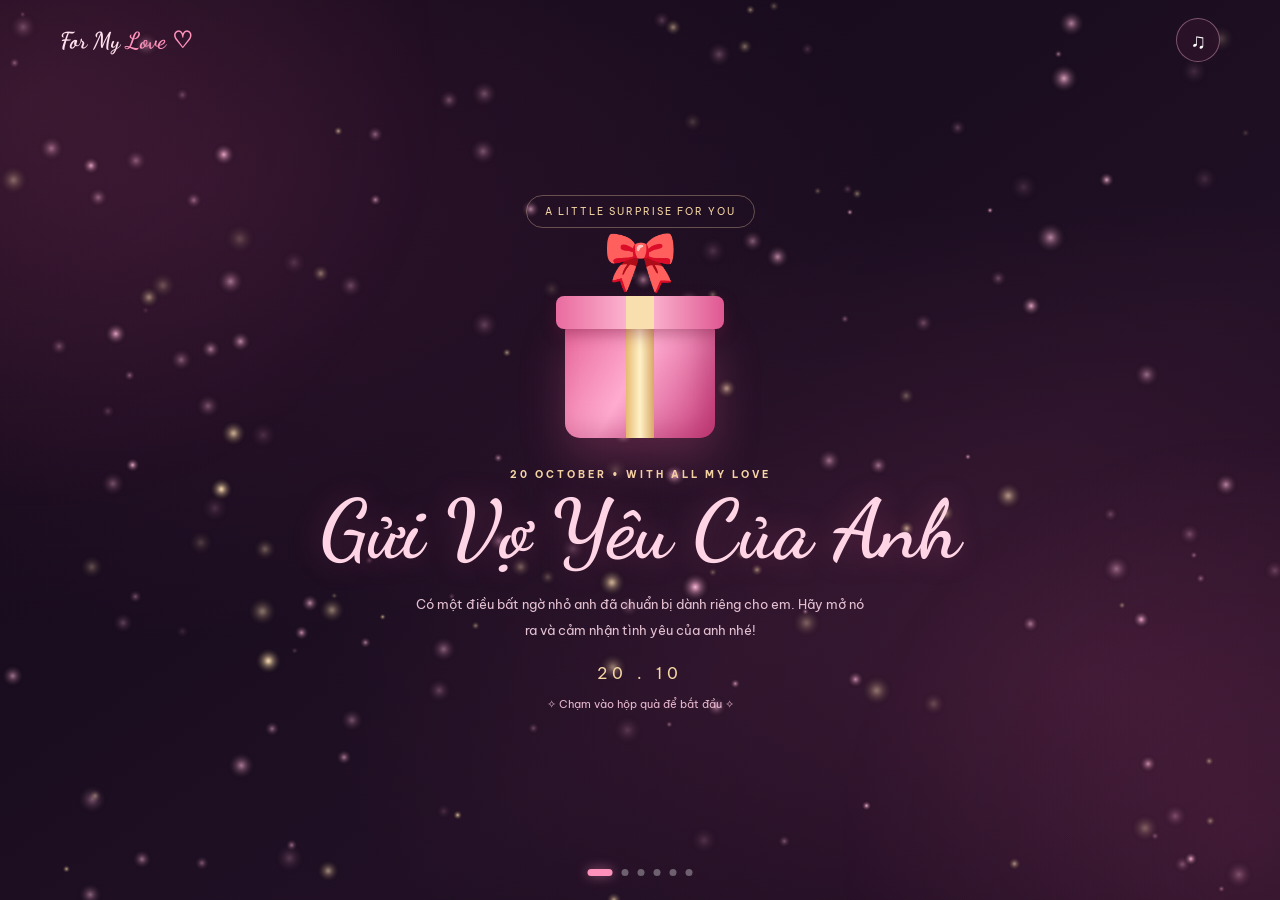
==== index.html @ e210e1ed "Update index.html" ====
<!DOCTYPE html>
<html lang="vi">
<head>
<meta charset="UTF-8">
<meta name="viewport" content="width=device-width,initial-scale=1,viewport-fit=cover">
<meta name="theme-color" content="#100817">
<title>Gửi Vợ Yêu ❤️ | 20/10</title>
<link rel="preconnect" href="https://fonts.googleapis.com">
<link rel="preconnect" href="https://fonts.gstatic.com" crossorigin>
<link href="https://fonts.googleapis.com/css2?family=Be+Vietnam+Pro:wght@400;500;600;700&family=Dancing+Script:wght@500;600;700&display=swap" rel="stylesheet">
<style>
:root{
    --bg:#100817;
    --pink:#ff91bb;
    --rose:#e85c96;
    --gold:#f5d6a4;
    --cream:#fff3e8;
    --text:#ffeaf2;
    --muted:#e5c2d2;
    --ease:cubic-bezier(.22,1,.36,1);
}
*{margin:0;padding:0;box-sizing:border-box}
html,body{
    width:100%;
    height:100%;
    overflow:hidden;
    background:var(--bg);
}
body{
    color:var(--text);
    font-family:"Be Vietnam Pro",sans-serif;
    -webkit-tap-highlight-color:transparent;
}
button{
    font:inherit;
    cursor:pointer;
    -webkit-tap-highlight-color:transparent;
}
button:focus-visible{
    outline:2px solid var(--gold);
    outline-offset:4px;
}
canvas{
    position:fixed;
    inset:0;
    width:100%;
    height:100%;
    pointer-events:none;
}
#stars{z-index:1}
#particles{z-index:30}
.background{
    position:fixed;
    inset:0;
    z-index:0;
    pointer-events:none;
    background:
        radial-gradient(ellipse at 15% 20%,#6c285244,transparent 45%),
        radial-gradient(ellipse at 85% 75%,#8c366044,transparent 50%),
        linear-gradient(145deg,#100817,#211025 65%,#14091c);
}
.aurora{
    position:absolute;
    width:65vmax;
    height:65vmax;
    border-radius:50%;
    background:radial-gradient(circle,#e85c9620,transparent 70%);
    animation:auroraMove 20s ease-in-out infinite alternate;
}
.aurora.one{left:-30%;top:-35%}
.aurora.two{
    right:-30%;
    bottom:-40%;
    animation-delay:-10s;
}
@keyframes auroraMove{
    to{transform:translate3d(12%,10%,0) scale(1.12)}
}
.topbar{
    position:fixed;
    z-index:50;
    top:0;
    left:0;
    right:0;
    display:flex;
    justify-content:space-between;
    align-items:center;
    padding:18px clamp(18px,5vw,60px);
    pointer-events:none;
}
.brand{
    font:700 23px "Dancing Script",cursive;
    color:#ffe0ec;
}
.brand span{color:var(--pink)}
.music-btn{
    width:44px;
    height:44px;
    border-radius:50%;
    border:1px solid #ffb9d566;
    background:#2b1228e8;
    color:white;
    font-size:21px;
    pointer-events:auto;
}
.music-btn.playing{
    box-shadow:0 0 22px #ff8db866;
    animation:musicPulse 2s infinite;
}
@keyframes musicPulse{
    50%{box-shadow:0 0 35px #ff8db899}
}
.scene{
    position:fixed;
    inset:0;
    z-index:3;
    display:flex;
    align-items:center;
    justify-content:center;
    padding:76px 20px 70px;
    text-align:center;
    opacity:0;
    visibility:hidden;
    pointer-events:none;
    transform:translate3d(0,24px,0) scale(.985);
    transition:
        opacity .7s ease,
        transform .9s var(--ease),
        visibility .7s;
}
.scene.active{
    opacity:1;
    visibility:visible;
    pointer-events:auto;
    transform:translate3d(0,0,0) scale(1);
}
.scene-inner{
    width:100%;
    max-width:1050px;
    margin:auto;
}
.eyebrow{
    color:var(--gold);
    font-size:10px;
    font-weight:700;
    letter-spacing:3px;
    text-transform:uppercase;
}
.heading{
    font:700 clamp(43px,7vw,82px)/1.2 "Dancing Script",cursive;
    color:#ffd5e6;
    text-shadow:0 0 30px #e85c9644;
}
.subtitle{
    max-width:590px;
    margin:14px auto 0;
    color:var(--muted);
    font-size:clamp(12px,2.5vw,15px);
    line-height:2;
}
.btn{
    position:relative;
    display:inline-flex;
    align-items:center;
    justify-content:center;
    min-height:48px;
    padding:13px 26px;
    border:1px solid #ffcfdfaa;
    border-radius:100px;
    background:linear-gradient(135deg,#ff9ec6,#df558f);
    color:white;
    font-size:13px;
    font-weight:700;
    box-shadow:0 10px 28px #e85c9644;
    transition:transform .25s,box-shadow .25s;
}
.btn:active{transform:scale(.96)}
.btn:hover{box-shadow:0 14px 35px #e85c9677}
.actions{
    display:flex;
    justify-content:center;
    gap:12px;
    flex-wrap:wrap;
    margin-top:25px;
}
.progress{
    position:fixed;
    z-index:49;
    bottom:24px;
    left:50%;
    transform:translateX(-50%);
    display:flex;
    align-items:center;
    gap:9px;
}
.progress button{
    width:7px;
    height:7px;
    border:0;
    border-radius:20px;
    background:#ffffff55;
    transition:width .35s,background .35s;
}
.progress button.active{
    width:25px;
    background:var(--pink);
    box-shadow:0 0 12px #ff91bb88;
}
.floating-petal{
    position:fixed;
    z-index:4;
    top:-45px;
    pointer-events:none;
    color:#ffb5d0;
    animation:petalFall linear forwards;
}
@keyframes petalFall{
    0%{opacity:0;transform:translate3d(0,-30px,0) rotate(0)}
    12%{opacity:.7}
    85%{opacity:.7}
    100%{
        opacity:0;
        transform:translate3d(var(--drift),110vh,0) rotate(480deg);
    }
}
@keyframes float{
    0%,100%{transform:translate3d(0,0,0)}
    50%{transform:translate3d(0,-12px,0)}
}
@keyframes breathe{
    0%,100%{transform:scale(1)}
    50%{transform:scale(1.045)}
}

/* CẢNH 1 - HỘP QUÀ */
.intro-badge{
    display:inline-block;
    padding:9px 18px;
    border:1px solid #f5d6a455;
    border-radius:40px;
    color:var(--gold);
    font-size:10px;
    letter-spacing:2px;
    margin-bottom:20px;
}
.gift{
    position:relative;
    display:block;
    width:190px;
    height:205px;
    margin:0 auto 15px;
    border:0;
    background:transparent;
    animation:float 4s ease-in-out infinite;
}
.gift-box{
    position:absolute;
    width:150px;
    height:115px;
    left:20px;
    bottom:15px;
    border-radius:8px 8px 15px 15px;
    background:linear-gradient(120deg,#e7669a,#ffacd0 45%,#c73c7b);
    box-shadow:0 18px 45px #e85c9644,inset -12px -8px 25px #9e245b55;
}
.gift-box:before{
    content:"";
    position:absolute;
    left:calc(50% - 14px);
    width:28px;
    height:100%;
    background:linear-gradient(90deg,#e7b971,#fff1c7,#d9a868);
}
.gift-lid{
    position:absolute;
    left:11px;
    bottom:124px;
    width:168px;
    height:33px;
    border-radius:8px;
    background:linear-gradient(90deg,#e96b9f,#ffc0d8,#df5791);
    box-shadow:0 5px 15px #6d173a66;
    transform-origin:20% 90%;
    transition:transform 1s var(--ease),opacity .7s;
}
.gift-lid:after{
    content:"";
    position:absolute;
    left:calc(50% - 14px);
    width:28px;
    height:100%;
    background:#f9dfae;
}
.gift-bow{
    position:absolute;
    left:50%;
    bottom:155px;
    transform:translateX(-50%);
    font-size:60px;
    transition:transform 1s var(--ease),opacity .7s;
}
.gift.open .gift-lid{
    transform:translate(-45px,-95px) rotate(-35deg);
    opacity:0;
}
.gift.open .gift-bow{
    transform:translate(-50%,-110px) rotate(30deg) scale(.5);
    opacity:0;
}
.intro-text{
    max-width:450px;
    margin:12px auto;
    color:var(--muted);
    font-size:13px;
    line-height:2;
}
.date{
    margin-top:20px;
    color:var(--gold);
    letter-spacing:5px;
}
.hint{
    margin-top:14px;
    color:#e8b9ce;
    font-size:11px;
    animation:hintPulse 2.5s infinite;
}
@keyframes hintPulse{50%{opacity:.45}}

/* CẢNH 2 - BÓ HOA */
.flower-layout{
    display:flex;
    align-items:center;
    justify-content:center;
    gap:clamp(15px,4vw,60px);
    text-align:left;
}
.flower-copy{width:44%;max-width:440px}
.flower-copy .heading{margin:15px 0}
.flower-copy .subtitle{margin:0}
.flower-copy .actions{justify-content:flex-start}
.flower-art{
    position:relative;
    width:min(45vw,430px);
    height:min(65vh,560px);
    display:grid;
    place-items:center;
    animation:float 6s ease-in-out infinite;
}
.flower-halo{
    position:absolute;
    width:85%;
    aspect-ratio:1;
    border-radius:50%;
    background:radial-gradient(circle,#ff8cbd38,transparent 70%);
    animation:breathe 6s infinite;
}
.flower-art svg{
    position:relative;
    width:100%;
    height:100%;
    overflow:visible;
    filter:drop-shadow(0 15px 20px #0006);
}
.rose-head{
    transform-box:fill-box;
    transform-origin:center;
    animation:roseBreathe 5s ease-in-out infinite;
}
.rose-head:nth-child(even){animation-delay:-2s}
@keyframes roseBreathe{
    50%{transform:scale(1.045) rotate(2deg)}
}
.flower-note{
    margin-top:15px;
    color:#ffd1e2;
    font:600 25px "Dancing Script",cursive;
}
.flower-glitter{
    position:absolute;
    color:var(--gold);
    font-size:22px;
    animation:float 3s infinite;
}
.flower-glitter.one{left:5%;top:20%}
.flower-glitter.two{right:4%;top:32%;animation-delay:-1s}
.flower-glitter.three{left:16%;bottom:25%;animation-delay:-2s}

/* CẢNH 3 - ALBUM */
.album-header{margin-bottom:20px}
.album-header .heading{font-size:clamp(38px,6vw,65px)}
.album-stage{
    position:relative;
    width:min(90vw,790px);
    height:min(48vh,410px);
    margin:0 auto;
    perspective:1200px;
}
.polaroid{
    position:absolute;
    top:50%;
    left:50%;
    width:clamp(135px,24vw,245px);
    aspect-ratio:.78;
    padding:10px 10px 42px;
    border:0;
    background:#fffaf7;
    box-shadow:0 15px 35px #0008;
    transform:
        translate(-50%,-50%)
        translateX(var(--offset))
        rotate(var(--rotation))
        scale(var(--scale));
    transition:transform .85s var(--ease),opacity .5s;
    z-index:var(--z);
    backface-visibility:hidden;
}
.polaroid img{
    width:100%;
    height:100%;
    object-fit:cover;
    background:#f2c5d6;
}
.photo-caption{
    position:absolute;
    left:0;
    bottom:9px;
    width:100%;
    text-align:center;
    font:600 clamp(15px,2vw,23px) "Dancing Script",cursive;
    color:#9d5473;
}
.polaroid.selected{
    transform:translate(-50%,-50%) rotate(0) scale(1.12);
    z-index:20;
    box-shadow:0 22px 50px #000a,0 0 28px #ff9bc755;
}
.album-note{
    color:#e5c1d3;
    font-size:12px;
    line-height:1.8;
}
.album-controls{
    display:flex;
    align-items:center;
    justify-content:center;
    gap:22px;
    margin-top:13px;
}
.album-arrow{
    width:40px;
    height:40px;
    border-radius:50%;
    border:1px solid #ffbfd877;
    background:#ffffff12;
    color:white;
    font-size:24px;
}
.album-count{
    color:var(--gold);
    font-size:12px;
}

/* CẢNH 4 - LỜI YÊU */
#scene4{overflow:hidden}
.love-cloud{
    position:absolute;
    inset:0;
    overflow:hidden;
    pointer-events:none;
}
.love-item{
    position:absolute;
    left:var(--x);
    top:var(--y);
    color:#ffb2d1;
    font-size:var(--size);
    opacity:var(--opacity);
    white-space:nowrap;
    text-shadow:0 0 10px #ff6baa66;
    animation:loveDrift var(--duration) ease-in-out infinite alternate;
    animation-delay:var(--delay);
}
@keyframes loveDrift{
    from{transform:translate3d(-12px,14px,0) rotate(-5deg)}
    to{transform:translate3d(15px,-20px,0) rotate(5deg)}
}
.love-center{
    position:relative;
    z-index:5;
    max-width:540px;
    margin:auto;
    padding:30px 15px;
}
.love-center:before{
    content:"";
    position:absolute;
    z-index:-1;
    inset:-20%;
    background:radial-gradient(ellipse,#140918ee,transparent 70%);
}
.love-center .heading{font-size:clamp(45px,8vw,85px)}
#scene4 .actions{
    position:absolute;
    bottom:11%;
    left:0;
    width:100%;
}

/* CẢNH 5 - ĐIỀU ƯỚC */
.wish-photo{
    position:relative;
    width:min(56vw,250px);
    aspect-ratio:1;
    margin:20px auto;
    padding:9px;
    border:2px solid #ffd0e0;
    border-radius:50%;
    box-shadow:0 0 30px #ff82b855,0 0 75px #ff82b822;
    animation:float 5s ease-in-out infinite;
}
.wish-photo:before{
    content:"";
    position:absolute;
    inset:-13px;
    border:1px dashed #f5d6a477;
    border-radius:50%;
    animation:rotateRing 30s linear infinite;
}
@keyframes rotateRing{to{transform:rotate(360deg)}}
.wish-photo img{
    width:100%;
    height:100%;
    border-radius:50%;
    object-fit:cover;
}
.wish-stars{
    color:var(--gold);
    font-size:26px;
    letter-spacing:15px;
    margin:20px 0;
    animation:hintPulse 3s infinite;
}
.wish-text{
    max-width:520px;
    margin:15px auto;
    color:var(--muted);
    font-size:14px;
    line-height:2.1;
}
.wish-message{
    min-height:38px;
    margin-top:15px;
    color:#ffd6e5;
    font:600 26px "Dancing Script",cursive;
}

/* CẢNH 6 - LÁ THƯ */
.letter-title{
    margin-bottom:24px;
    color:#ffd5e5;
    font:700 clamp(36px,6vw,65px) "Dancing Script",cursive;
}
.envelope{
    position:relative;
    display:block;
    width:min(86vw,490px);
    height:300px;
    margin:0 auto;
    border:0;
    background:transparent;
    perspective:1000px;
    filter:drop-shadow(0 20px 25px #0007);
}
.envelope-body{
    position:absolute;
    inset:0;
    overflow:hidden;
    border-radius:9px;
    background:linear-gradient(135deg,#f9d3db,#dca0b6);
}
.envelope-back{
    position:absolute;
    inset:0;
    background:#eab5c4;
    clip-path:polygon(0 0,100% 0,50% 60%);
}
.envelope-front{
    position:absolute;
    z-index:3;
    inset:0;
    background:linear-gradient(135deg,#ffe4e7,#e8b2c2);
    clip-path:polygon(0 100%,50% 43%,100% 100%);
}
.envelope-left{
    position:absolute;
    z-index:2;
    inset:0;
    background:#f2c6d0;
    clip-path:polygon(0 0,52% 55%,0 100%);
}
.envelope-right{
    position:absolute;
    z-index:2;
    inset:0;
    background:#e9b3c4;
    clip-path:polygon(100% 0,48% 55%,100% 100%);
}
.envelope-flap{
    position:absolute;
    z-index:5;
    top:0;
    left:0;
    width:100%;
    height:65%;
    background:linear-gradient(#ffe2e8,#e7a9bf);
    clip-path:polygon(0 0,100% 0,50% 100%);
    transform-origin:top center;
    transition:transform 1s var(--ease);
}
.envelope-seal{
    position:absolute;
    z-index:6;
    top:43%;
    left:50%;
    transform:translate(-50%,-50%);
    display:grid;
    place-items:center;
    width:77px;
    height:77px;
    border:5px double #ffd4df;
    border-radius:50%;
    background:radial-gradient(circle at 30% 25%,#f4a7bf,#ad426e);
    color:white;
    font:700 27px "Dancing Script",cursive;
    transition:opacity .6s,transform .6s;
}
.envelope.open .envelope-flap{
    transform:rotateX(180deg);
    z-index:1;
}
.envelope.open .envelope-seal{
    opacity:0;
    transform:translate(-50%,-50%) scale(.3);
}
.envelope.open{
    animation:envelopeExit 1s 1s forwards;
}
@keyframes envelopeExit{
    to{opacity:0;transform:translateY(70px) scale(.85)}
}
.letter-paper{
    display:none;
    width:min(92vw,680px);
    max-height:min(76vh,750px);
    margin:auto;
    padding:clamp(25px,5vw,52px);
    overflow-y:auto;
    border-radius:12px;
    background:linear-gradient(135deg,#fffdf7,#ffedf2);
    color:#7d455b;
    box-shadow:0 25px 70px #0009;
    text-align:left;
    scrollbar-width:thin;
}
.letter-paper.visible{
    display:block;
    animation:paperEnter 1s var(--ease) both;
}
@keyframes paperEnter{
    from{opacity:0;transform:translateY(70px) scale(.9)}
    to{opacity:1;transform:none}
}
.paper-top{
    text-align:center;
    color:#c57b9b;
    font-size:11px;
    letter-spacing:3px;
}
.paper-heading{
    margin:12px 0 25px;
    color:#bc4e7c;
    text-align:center;
    font:700 clamp(38px,6vw,58px) "Dancing Script",cursive;
}
.paper-body{
    white-space:pre-line;
    font-size:14px;
    line-height:2.1;
}
.paper-signature{
    margin-top:30px;
    color:#b94c7d;
    text-align:right;
    font:700 29px "Dancing Script",cursive;
}
.paper-bottom{
    display:flex;
    justify-content:center;
    margin-top:28px;
}
.close-letter{
    position:absolute;
    z-index:10;
    top:70px;
    right:20px;
    display:none;
    width:40px;
    height:40px;
    border:1px solid #ffcada88;
    border-radius:50%;
    background:#ffffff15;
    color:white;
    font-size:25px;
}
.close-letter.visible{display:block}

/* HIỆU ỨNG PHỤ */
.meteor{
    position:fixed;
    z-index:2;
    top:var(--top);
    left:var(--left);
    width:100px;
    height:2px;
    border-radius:100%;
    background:linear-gradient(90deg,transparent,#ffb8d6,#fff);
    box-shadow:0 0 12px #ffb8d6;
    pointer-events:none;
    animation:meteorMove 1.6s ease-out forwards;
}
@keyframes meteorMove{
    0%{opacity:0;transform:translate3d(0,0,0) rotate(-32deg)}
    15%{opacity:1}
    100%{
        opacity:0;
        transform:translate3d(-220px,150px,0) rotate(-32deg);
    }
}
.touch-heart{
    position:fixed;
    z-index:45;
    pointer-events:none;
    color:#ffc0da;
    font-size:var(--size);
    text-shadow:0 0 12px #ff76ac;
    animation:heartRise 1.4s ease-out forwards;
}
@keyframes heartRise{
    0%{opacity:0;transform:translate(-50%,-50%) scale(.4)}
    20%{opacity:1}
    100%{
        opacity:0;
        transform:translate(calc(-50% + var(--drift)),-125px) scale(1.2);
    }
}
.flash{
    position:fixed;
    z-index:44;
    inset:0;
    opacity:0;
    pointer-events:none;
    background:radial-gradient(
        circle at var(--x,50%) var(--y,50%),
        #fff8f0aa,
        #ff91bd33 20%,
        transparent 65%
    );
}
.flash.show{animation:flashLight 1s forwards}
@keyframes flashLight{
    0%{opacity:0}
    25%{opacity:.8}
    100%{opacity:0}
}
.final-heart{
    position:fixed;
    z-index:60;
    inset:0;
    display:none;
    place-items:center;
    pointer-events:none;
    background:#12071688;
}
.final-heart.show{
    display:grid;
    animation:finalFade 3s forwards;
}
.final-heart span{
    font-size:clamp(100px,25vw,230px);
    animation:finalScale 2s var(--ease) forwards;
}
@keyframes finalScale{
    0%{transform:scale(.2);opacity:0}
    50%{transform:scale(1.2);opacity:1}
    100%{transform:scale(1);opacity:1}
}
@keyframes finalFade{
    0%,70%{opacity:1}
    100%{opacity:0}
}
.toast{
    position:fixed;
    z-index:100;
    bottom:65px;
    left:50%;
    width:max-content;
    max-width:90vw;
    padding:12px 19px;
    border:1px solid #ffb6d277;
    border-radius:40px;
    background:#2a1028ee;
    color:#ffe4ef;
    font-size:12px;
    text-align:center;
    opacity:0;
    pointer-events:none;
    transform:translate(-50%,20px);
    transition:opacity .3s,transform .3s;
}
.toast.show{
    opacity:1;
    transform:translate(-50%,0);
}

/* RESPONSIVE */
@media(max-width:720px){
    .scene{padding:75px 17px 60px}
    .flower-layout{
        flex-direction:column-reverse;
        gap:0;
        text-align:center;
    }
    .flower-art{
        width:min(75vw,330px);
        height:min(43vh,390px);
    }
    .flower-copy{width:100%;max-width:450px}
    .flower-copy .heading{
        font-size:clamp(40px,9vw,60px);
        margin:7px 0;
    }
    .flower-copy .subtitle{margin:auto}
    .flower-copy .actions{justify-content:center}
    .flower-note{font-size:21px;margin-top:5px}
    .album-stage{height:min(43vh,350px)}
    .polaroid{
        width:clamp(120px,38vw,190px);
        padding:7px 7px 32px;
    }
    .album-header .heading{font-size:43px}
    .album-note{font-size:11px}
    .envelope{height:235px}
    .letter-paper{max-height:72vh}
    .paper-body{font-size:13px}
    .music-btn{background:#241022f0}
    .aurora{opacity:.75}
}
@media(max-width:390px){
    .intro-badge{margin-bottom:8px}
    .gift{height:180px;margin-bottom:0}
    .intro-text{font-size:12px}
    .flower-art{height:37vh}
    .album-stage{height:38vh}
    .envelope{height:205px}
}
@media(max-height:680px){
    .scene{padding-top:65px;padding-bottom:45px}
    .gift{height:165px;margin-bottom:0}
    .intro-badge{margin-bottom:8px}
    .flower-art{height:38vh}
    .flower-note{display:none}
    .album-stage{height:36vh}
    .envelope{height:200px}
    .letter-title{margin-bottom:12px}
}
@media(prefers-reduced-motion:reduce){
    *,*:before,*:after{
        animation-duration:.01ms!important;
        animation-iteration-count:1!important;
    }
}
</style>
</head>
<body>

<div class="background">
    <div class="aurora one"></div>
    <div class="aurora two"></div>
</div>

<canvas id="stars"></canvas>
<canvas id="particles"></canvas>

<header class="topbar">
    <div class="brand">For My <span>Love ♡</span></div>
    <button class="music-btn" id="musicBtn" aria-label="Bật tắt nhạc">♫</button>
</header>

<!-- CẢNH 1 -->
<section class="scene active" id="scene1">
    <div class="scene-inner">
        <div class="intro-badge">A LITTLE SURPRISE FOR YOU</div>
        <button class="gift" id="giftBtn" aria-label="Mở hộp quà">
            <span class="gift-box"></span>
            <span class="gift-lid"></span>
            <span class="gift-bow">🎀</span>
        </button>
        <p class="eyebrow">20 OCTOBER • WITH ALL MY LOVE</p>
        <h1 class="heading">Gửi Vợ Yêu Của Anh</h1>
        <p class="intro-text">
            Có một điều bất ngờ nhỏ anh đã chuẩn bị dành riêng cho em.
            Hãy mở nó ra và cảm nhận tình yêu của anh nhé!
        </p>
        <p class="date">20 . 10</p>
        <p class="hint">✧ Chạm vào hộp quà để bắt đầu ✧</p>
    </div>
</section>

<!-- CẢNH 2 -->
<section class="scene" id="scene2">
    <div class="scene-inner flower-layout">
        <div class="flower-copy">
            <p class="eyebrow">A BOUQUET JUST FOR YOU</p>
            <h2 class="heading">Một Bó Hoa<br>Dành Cho Em</h2>
            <p class="subtitle">
                Mỗi bông hoa là một lời yêu thương.
                Mỗi cánh hoa là một lời chúc bình an.
                Và tất cả đều dành riêng cho vợ yêu của anh.
            </p>
            <p class="flower-note">
                Em xứng đáng với những điều dịu dàng nhất ♡
            </p>
            <div class="actions">
                <button class="btn" data-next="3">
                    Những kỷ niệm của chúng mình →
                </button>
            </div>
        </div>

        <div class="flower-art">
            <div class="flower-halo"></div>
            <svg viewBox="0 0 440 560" xmlns="http://www.w3.org/2000/svg">
                <defs>
                    <radialGradient id="rosePink">
                        <stop stop-color="#fff2ef"/>
                        <stop offset=".3" stop-color="#ffb9cd"/>
                        <stop offset=".7" stop-color="#ed7fa6"/>
                        <stop offset="1" stop-color="#b94c78"/>
                    </radialGradient>
                    <radialGradient id="roseCream">
                        <stop stop-color="#fffef2"/>
                        <stop offset=".4" stop-color="#ffe9dc"/>
                        <stop offset="1" stop-color="#e3a4aa"/>
                    </radialGradient>
                    <linearGradient id="paperWrap" x1="0" y1="0" x2="1" y2="1">
                        <stop stop-color="#fff4ed"/>
                        <stop offset=".5" stop-color="#efc8d1"/>
                        <stop offset="1" stop-color="#c982a0"/>
                    </linearGradient>
                    <linearGradient id="ribbon" x1="0" y1="0" x2="1" y2="1">
                        <stop stop-color="#ffe4eb"/>
                        <stop offset=".5" stop-color="#e990af"/>
                        <stop offset="1" stop-color="#bb527e"/>
                    </linearGradient>
                    <g id="roseShape">
                        <path d="M0 -45 C-25 -60 -55 -30 -46 1 C-52 28 -20 52 3 45 C32 55 55 24 46 -4 C55 -30 25 -56 0 -45" fill="url(#rosePink)"/>
                        <path d="M-30 -27 Q-8 -49 11 -28 Q-7 -7 -30 -27" fill="#ffe0e5"/>
                        <path d="M10 -30 Q43 -36 38 -3 Q17 -4 10 -30" fill="#f18eae"/>
                        <path d="M-39 5 Q-26 35 -3 37 Q-9 13 -39 5" fill="#e879a0"/>
                        <path d="M9 35 Q40 30 40 4 Q16 10 9 35" fill="#f7a8c2"/>
                        <path d="M-25 -6 Q-18 -27 6 -25 Q29 -20 25 5 Q22 28 -2 25 Q-23 22 -25 -6" fill="#ffbdd0"/>
                        <path d="M-12 -9 Q-2 -24 15 -12 Q26 0 11 13 Q-7 23 -15 6 Q-18 -7 -2 -11 Q11 -12 13 0 Q13 9 2 8" fill="none" stroke="#d66c94" stroke-width="4"/>
                    </g>
                    <g id="creamShape">
                        <circle r="43" fill="url(#roseCream)"/>
                        <path d="M-31 -15 Q-17 -42 8 -28 Q-2 -8 -31 -15" fill="#fff9e9"/>
                        <path d="M10 -29 Q40 -27 37 5 Q16 2 10 -29" fill="#f8d4cd"/>
                        <path d="M-34 9 Q-16 39 6 34 Q0 14 -34 9" fill="#f4c5c7"/>
                        <path d="M5 33 Q36 26 33 0 Q10 9 5 33" fill="#ffe8d7"/>
                        <path d="M-21 -5 Q-17 -25 5 -23 Q27 -18 23 5 Q17 26 -3 21 Q-22 17 -21 -5" fill="#fff0e1"/>
                        <path d="M-10 -7 Q4 -20 14 -7 Q21 5 7 12 Q-7 16 -12 4 Q-14 -6 0 -9 Q11 -9 10 3" fill="none" stroke="#dda6ad" stroke-width="4"/>
                    </g>
                    <g id="leaf">
                        <path d="M0 0 Q-37 -48 -10 -69 Q20 -41 0 0" fill="#5a8063"/>
                        <path d="M0 0 L-10 -64" stroke="#a5c19b" stroke-width="2"/>
                    </g>
                </defs>
                <g stroke="#64866a" stroke-width="5" fill="none">
                    <path d="M220 455 Q175 290 115 145"/>
                    <path d="M220 455 Q220 280 210 90"/>
                    <path d="M220 455 Q255 280 320 145"/>
                    <path d="M220 455 Q155 330 75 255"/>
                    <path d="M220 455 Q295 330 365 245"/>
                    <path d="M220 455 Q190 290 150 235"/>
                    <path d="M220 455 Q245 290 290 230"/>
                </g>
                <g>
                    <use href="#leaf" transform="translate(140 300) rotate(-55)"/>
                    <use href="#leaf" transform="translate(285 305) rotate(60)"/>
                    <use href="#leaf" transform="translate(175 200) rotate(-25)"/>
                    <use href="#leaf" transform="translate(260 210) rotate(35)"/>
                    <use href="#leaf" transform="translate(100 345) rotate(-70)"/>
                    <use href="#leaf" transform="translate(335 350) rotate(70)"/>
                </g>
                <g class="rose-head"><use href="#creamShape" transform="translate(215 105) scale(1.12)"/></g>
                <g class="rose-head"><use href="#roseShape" transform="translate(137 142) scale(1.04)"/></g>
                <g class="rose-head"><use href="#creamShape" transform="translate(293 142) scale(1.05)"/></g>
                <g class="rose-head"><use href="#roseShape" transform="translate(75 232) scale(.92)"/></g>
                <g class="rose-head"><use href="#roseShape" transform="translate(360 232) scale(.92)"/></g>
                <g class="rose-head"><use href="#roseShape" transform="translate(213 200) scale(1.12)"/></g>
                <g class="rose-head"><use href="#creamShape" transform="translate(143 250) scale(.97)"/></g>
                <g class="rose-head"><use href="#roseShape" transform="translate(288 250) scale(.97)"/></g>
                <g class="rose-head"><use href="#roseShape" transform="translate(215 296) scale(1.02)"/></g>
                <path d="M45 295 Q110 342 220 360 Q320 325 394 295 L323 454 L220 540 L113 454Z" fill="url(#paperWrap)"/>
                <path d="M45 295 L220 360 L113 454Z" fill="#fff4ed" opacity=".9"/>
                <path d="M394 295 L220 360 L323 454Z" fill="#dba2b7" opacity=".9"/>
                <path d="M113 454 L220 540 L220 360Z" fill="#ffe8e8" opacity=".85"/>
                <path d="M323 454 L220 540 L220 360Z" fill="#efbdc8" opacity=".8"/>
                <path d="M220 410 C160 350 130 405 190 425 L220 416 C280 360 315 408 245 428Z" fill="url(#ribbon)" stroke="#ffe7e9" stroke-width="3"/>
                <path d="M211 417 Q155 452 178 510 L220 456 L256 514 Q278 452 229 417Z" fill="#e995b0" stroke="#ffe0e9" stroke-width="3"/>
                <ellipse cx="220" cy="419" rx="21" ry="17" fill="#b94e79" stroke="#ffe7ee" stroke-width="4"/>
                <path d="M209 419 Q220 408 231 419 Q220 432 209 419" fill="#ffd8e3"/>
            </svg>
            <span class="flower-glitter one">✦</span>
            <span class="flower-glitter two">✧</span>
            <span class="flower-glitter three">✦</span>
        </div>
    </div>
</section>

<!-- CẢNH 3 -->
<section class="scene" id="scene3">
    <div class="scene-inner">
        <div class="album-header">
            <p class="eyebrow">OUR LITTLE MEMORIES</p>
            <h2 class="heading">Những Điều Anh Trân Trọng</h2>
            <p class="subtitle">
                Mỗi khoảnh khắc bên em đều là một điều đáng nhớ.
            </p>
        </div>
        <div class="album-stage" id="albumStage"></div>
        <p class="album-note">
            Chạm vào từng bức ảnh để xem kỷ niệm của chúng mình ♡
        </p>
        <div class="album-controls">
            <button class="album-arrow" id="prevPhoto">‹</button>
            <span class="album-count" id="albumCount">01 / 05</span>
            <button class="album-arrow" id="nextPhoto">›</button>
        </div>
        <div class="actions">
            <button class="btn" data-next="4">
                Một điều anh muốn nói →
            </button>
        </div>
    </div>
</section>

<!-- CẢNH 4 -->
<section class="scene" id="scene4">
    <div class="love-cloud" id="loveCloud"></div>
    <div class="love-center">
        <p class="eyebrow">YOU ARE MY FAVORITE PERSON</p>
        <h2 class="heading">Anh Yêu Em<br>Rất Nhiều ❤️</h2>
        <p class="subtitle">
            Nếu có một điều anh muốn em luôn nhớ,
            thì đó là: em rất đặc biệt trong lòng anh.
        </p>
    </div>
    <div class="actions">
        <button class="btn" data-next="5">
            ✨ Điều ước dành cho em
        </button>
    </div>
</section>

<!-- CẢNH 5 -->
<section class="scene" id="scene5">
    <div class="scene-inner">
        <p class="eyebrow">A WISH FOR MY LOVE</p>
        <h2 class="heading">Điều Ước Của Anh</h2>
        <div class="wish-photo">
            <img id="wishPhoto" alt="Vợ yêu của anh">
        </div>
        <div class="wish-stars">✦ ✧ ✦</div>
        <p class="wish-text">
            Nếu được gửi một điều ước đến những vì sao,
            anh chỉ mong em luôn được bình an, vui vẻ
            và hạnh phúc mỗi ngày.
        </p>
        <p class="wish-message" id="wishMessage">
            Em chính là điều ước đẹp nhất của anh ♡
        </p>
        <div class="actions">
            <button class="btn" id="wishBtn">
                🌟 Gửi một điều ước
            </button>
            <button class="btn" data-next="6">
                💌 Đọc lá thư của anh →
            </button>
        </div>
    </div>
</section>

<!-- CẢNH 6 -->
<section class="scene" id="scene6">
    <button class="close-letter" id="closeLetter">×</button>
    <div class="scene-inner">
        <div id="envelopeView">
            <p class="eyebrow">A LETTER FROM MY HEART</p>
            <h2 class="letter-title">Lá Thư Dành Riêng Cho Vợ</h2>
            <button class="envelope" id="envelopeBtn">
                <span class="envelope-body">
                    <span class="envelope-back"></span>
                    <span class="envelope-left"></span>
                    <span class="envelope-right"></span>
                    <span class="envelope-front"></span>
                </span>
                <span class="envelope-flap"></span>
                <span class="envelope-seal">Love</span>
            </button>
            <p class="hint">✧ Chạm vào phong thư để đọc nhé ✧</p>
        </div>
        <article class="letter-paper" id="letterPaper" tabindex="-1">
            <p class="paper-top">20 OCTOBER • WITH LOVE</p>
            <h2 class="paper-heading">Gửi Vợ Yêu Của Anh ❤️</h2>
            <p class="paper-body" id="letterBody"></p>
            <p class="paper-signature" id="letterSignature"></p>
            <div class="paper-bottom">
                <button class="btn" id="finalBtn">Mãi Yêu Em ❤️</button>
            </div>
        </article>
    </div>
</section>

<nav class="progress" id="progress"></nav>
<div class="flash" id="flash"></div>
<div class="final-heart" id="finalHeart"><span>❤️</span></div>
<div class="toast" id="toast"></div>
<audio id="backgroundMusic" loop preload="none"></audio>

<script>
"use strict";

/* =========================================
   CẤU HÌNH MÓN QUÀ
   ẢNH VÀ NHẠC CỦA ÔNG
========================================= */
const CONFIG={
    wifeName:"Vợ yêu",
    husbandName:"Chồng yêu của em",
    photos:[
        "https://cdn.upanhlaylink.com/i/sJ1NWxQT.jpg",
        "https://cdn.upanhlaylink.com/i/kJB46lgl.jpg",
        "https://cdn.upanhlaylink.com/i/7LqirxG0.jpg",
        "https://cdn.upanhlaylink.com/i/NKVBasgN.jpg",
        "https://cdn.upanhlaylink.com/i/rnhrr0PQ.jpg"
    ],
    photoCaptions:[
        "My favorite girl ♡",
        "Em là điều đặc biệt",
        "Our memories",
        "Công chúa của anh",
        "Forever with you"
    ],
    music:"music.mp3",
    wishes:[
        "Chúc mừng 20/10",
        "Yêu vợ nhất",
        "Mãi bên nhau nhé",
        "Em là điều tuyệt vời nhất",
        "Anh thương em",
        "Vợ yêu của anh",
        "Luôn hạnh phúc nhé",
        "Cảm ơn em đã đến",
        "Mãi yêu em",
        "Em là công chúa",
        "Anh luôn trân trọng em",
        "Bình an và vui vẻ nhé",
        "My love",
        "You are my sunshine",
        "I love you"
    ],
    letter:`Vợ yêu của anh à! ❤️

Hôm nay là ngày 20/10, một ngày thật đặc biệt. Anh muốn dành cho em một món quà nhỏ, không phải điều gì quá lớn lao, nhưng là tất cả sự chân thành mà anh đã đặt vào từng dòng chữ, từng bông hoa và từng khoảnh khắc trong đây.

Anh không biết phải bắt đầu từ đâu để nói hết những điều mình muốn nói với em. Chỉ biết rằng từ khi có em, cuộc sống của anh đã có thêm rất nhiều niềm vui, rất nhiều điều để mong chờ và rất nhiều khoảnh khắc đáng trân trọng.

Cảm ơn em vì đã xuất hiện trong cuộc đời anh. Cảm ơn em vì những nụ cười, những lời quan tâm, những cuộc trò chuyện và cả những điều nhỏ bé mà có lẽ đôi khi chính em cũng không nhận ra chúng ý nghĩa với anh đến nhường nào.

Anh biết bản thân đôi lúc vẫn còn vụng về, chưa đủ tinh tế, đôi khi khiến em buồn hoặc suy nghĩ nhiều. Anh không phải một người hoàn hảo, nhưng tình cảm anh dành cho em là thật lòng. Anh sẽ cố gắng học cách yêu thương, lắng nghe và thấu hiểu em nhiều hơn mỗi ngày.

Nhân ngày Phụ nữ Việt Nam 20/10, anh chúc vợ yêu của anh luôn xinh đẹp, vui vẻ, mạnh khỏe và bình an. Mong rằng mọi điều tốt đẹp sẽ đến với em. Mong những ước mơ của em dần trở thành hiện thực và mong em luôn có thật nhiều lý do để mỉm cười.

Anh mong rằng chúng mình sẽ cùng nhau tạo nên thật nhiều kỷ niệm đẹp. Dù có những ngày vui hay những lúc khó khăn, anh hy vọng cả hai vẫn sẽ luôn trân trọng nhau, cùng lắng nghe và cùng bước tiếp.

Vợ à, em không cần phải hoàn hảo, cũng không cần cố gắng trở thành một ai khác. Chỉ cần em là chính mình, em đã là một người rất đặc biệt trong trái tim anh.

Nếu hôm nay có ai hỏi anh muốn dành điều gì cho em, thì câu trả lời của anh sẽ là: anh mong em được hạnh phúc, không chỉ hôm nay, mà là mỗi ngày.

Cảm ơn vợ vì tất cả.

Chúc mừng ngày 20/10, công chúa nhỏ của anh! 🌹

Anh yêu em rất nhiều. ❤️`
};

/* =========================================
   TIỆN ÍCH VÀ TRẠNG THÁI
========================================= */
const $=selector=>document.querySelector(selector);
const $$=selector=>Array.from(document.querySelectorAll(selector));
const random=(min,max)=>Math.random()*(max-min)+min;
const clamp=(v,min,max)=>Math.min(max,Math.max(min,v));

const state={
    scene:1,
    transitioning:false,
    giftOpened:false,
    letterOpened:false,
    albumIndex:0,
    stars:[],
    particles:[],
    petals:new Set(),
    lastFrame:0,
    lastDraw:0,
    reducedMotion:matchMedia("(prefers-reduced-motion:reduce)").matches
};

const sky=$("#stars");
const effects=$("#particles");
const skyCtx=sky.getContext("2d",{alpha:true});
const fxCtx=effects.getContext("2d",{alpha:true});
const audio=$("#backgroundMusic");

let width=innerWidth;
let height=innerHeight;
let dpr=1;
let toastTimer;
let sceneTimer;
let letterTimer;
let resizeTimer;
let frameId=0;

/* =========================================
   THÔNG BÁO
========================================= */
function toast(message){
    const el=$("#toast");
    el.textContent=message;
    el.classList.add("show");
    clearTimeout(toastTimer);
    toastTimer=setTimeout(()=>el.classList.remove("show"),3000);
}

/* =========================================
   TẠO ẢNH DỰ PHÒNG
========================================= */
function placeholder(index){
    const colors=[
        ["#f9a7c7","#a04475"],
        ["#f4c1d5","#8c4775"],
        ["#ffc4d9","#b55c86"],
        ["#efb5d4","#91517e"],
        ["#ffcadb","#a8587b"]
    ];
    const pair=colors[index%colors.length];
    const svg=`<svg xmlns="http://www.w3.org/2000/svg" width="400" height="520">
        <defs><linearGradient id="bg" x2="1" y2="1">
            <stop stop-color="${pair[0]}"/>
            <stop offset="1" stop-color="${pair[1]}"/>
        </linearGradient></defs>
        <rect width="400" height="520" fill="url(#bg)"/>
        <circle cx="200" cy="230" r="125" fill="#ffffff22"/>
        <path d="M200 300 C110 240 85 180 120 145 C155 110 190 135 200 160 C215 125 255 110 285 145 C330 195 280 255 200 300Z" fill="#fff1f5"/>
        <text x="200" y="390" text-anchor="middle" fill="white" font-size="30">Forever Love</text>
    </svg>`;
    return "data:image/svg+xml;charset=UTF-8,"+encodeURIComponent(svg);
}
function assignPhoto(img,index){
    img.decoding="async";
    img.onerror=()=>{
        img.onerror=null;
        img.src=placeholder(index);
    };
    img.src=CONFIG.photos[index]||placeholder(index);
}

/* =========================================
   CANVAS TỐI ƯU
   Dùng sprite thay cho shadowBlur mỗi sao
========================================= */
function createSprite(color){
    const c=document.createElement("canvas");
    c.width=48;
    c.height=48;
    const ctx=c.getContext("2d");
    const g=ctx.createRadialGradient(24,24,0,24,24,24);
    g.addColorStop(0,"#ffffff");
    g.addColorStop(.1,color);
    g.addColorStop(.32,color+"88");
    g.addColorStop(1,"transparent");
    ctx.fillStyle=g;
    ctx.fillRect(0,0,48,48);
    return c;
}

const pinkSprite=createSprite("#ffb4d5");
const goldSprite=createSprite("#ffe0ac");

function resizeCanvas(){
    width=innerWidth;
    height=innerHeight;

    const mobile=width<=768;
    dpr=mobile?Math.min(devicePixelRatio||1,1.25):Math.min(devicePixelRatio||1,2);

    for(const canvas of [sky,effects]){
        canvas.width=Math.round(width*dpr);
        canvas.height=Math.round(height*dpr);
        canvas.style.width=width+"px";
        canvas.style.height=height+"px";
    }

    skyCtx.setTransform(dpr,0,0,dpr,0,0);
    fxCtx.setTransform(dpr,0,0,dpr,0,0);

    const count=state.reducedMotion?50:Math.min(180,Math.floor(width*height/5500));

    state.stars=Array.from({length:count},()=>({
        x:random(0,width),
        y:random(0,height),
        r:random(.4,1.8),
        alpha:random(.2,.85),
        phase:random(0,Math.PI*2),
        speed:random(.0005,.002),
        gold:Math.random()>.65
    }));

    drawStars(performance.now());
}

function drawStars(time){
    skyCtx.clearRect(0,0,width,height);

    for(const star of state.stars){
        const alpha=star.alpha*(.75+.25*Math.sin(time*star.speed+star.phase));
        const size=star.r*9;

        skyCtx.globalAlpha=alpha;
        skyCtx.drawImage(
            star.gold?goldSprite:pinkSprite,
            star.x-size,
            star.y-size,
            size*2,
            size*2
        );
    }
    skyCtx.globalAlpha=1;
}

/* =========================================
   HẠT SÁNG VÀ TRÁI TIM
========================================= */
function burst(x,y,amount=50){
    if(state.reducedMotion)amount=Math.min(amount,10);

    const colors=["#ff83b7","#ffd3e4","#f6caa5","#ffffff","#e967a0"];

    for(let i=0;i<amount;i++){
        const angle=random(0,Math.PI*2);
        const speed=random(1.5,6);
        state.particles.push({
            x,y,
            vx:Math.cos(angle)*speed,
            vy:Math.sin(angle)*speed-1,
            gravity:random(.025,.075),
            size:random(2,5),
            alpha:1,
            decay:random(.008,.02),
            color:colors[Math.floor(random(0,colors.length))]
        });
    }
}

function drawParticles(delta){
    fxCtx.clearRect(0,0,width,height);
    const factor=Math.min(delta/16.67,2);

    for(let i=state.particles.length-1;i>=0;i--){
        const p=state.particles[i];

        p.x+=p.vx*factor;
        p.y+=p.vy*factor;
        p.vy+=p.gravity*factor;
        p.alpha-=p.decay*factor;

        if(p.alpha<=0){
            state.particles.splice(i,1);
            continue;
        }

        fxCtx.globalAlpha=p.alpha;
        fxCtx.fillStyle=p.color;
        fxCtx.beginPath();
        fxCtx.arc(p.x,p.y,p.size,0,Math.PI*2);
        fxCtx.fill();
    }
    fxCtx.globalAlpha=1;
}

/* =========================================
   VÒNG LẶP CHUNG
   Không vẽ khi trang bị ẩn
========================================= */
function animationLoop(time){
    frameId=requestAnimationFrame(animationLoop);

    if(document.hidden){
        state.lastFrame=0;
        return;
    }

    const mobile=width<=768;
    const interval=mobile?1000/45:1000/60;

    if(time-state.lastDraw<interval)return;

    const delta=state.lastFrame
        ?Math.min(time-state.lastFrame,40)
        :16.67;

    state.lastFrame=time;
    state.lastDraw=time;

    drawStars(time);

    if(state.particles.length){
        drawParticles(delta);
    }
}

/* =========================================
   CÁNH HOA RƠI
========================================= */
function createPetal(){
    if(document.hidden||state.reducedMotion)return;
    if(state.petals.size>=18)return;

    const petal=document.createElement("span");
    petal.className="floating-petal";
    petal.textContent=Math.random()>.5?"❀":"♡";
    petal.style.left=random(0,100)+"vw";
    petal.style.fontSize=random(12,25)+"px";
    petal.style.setProperty("--drift",random(-120,120)+"px");
    petal.style.animationDuration=random(8,15)+"s";

    document.body.appendChild(petal);
    state.petals.add(petal);

    petal.addEventListener("animationend",()=>{
        petal.remove();
        state.petals.delete(petal);
    },{once:true});
}

/* =========================================
   SAO BĂNG
========================================= */
function createMeteor(){
    if(document.hidden||state.reducedMotion)return;

    const meteor=document.createElement("span");
    meteor.className="meteor";
    meteor.style.setProperty("--top",random(5,42)+"%");
    meteor.style.setProperty("--left",random(55,95)+"%");

    document.body.appendChild(meteor);
    meteor.addEventListener("animationend",()=>meteor.remove(),{once:true});
}

/* =========================================
   TRÁI TIM KHI CHẠM
========================================= */
let lastTouch=0;

function touchHeart(x,y){
    if(state.reducedMotion)return;

    const now=performance.now();
    if(now-lastTouch<150)return;
    lastTouch=now;

    const heart=document.createElement("span");
    heart.className="touch-heart";
    heart.textContent=Math.random()>.5?"♡":"♥";
    heart.style.left=x+"px";
    heart.style.top=y+"px";
    heart.style.setProperty("--size",random(14,27)+"px");
    heart.style.setProperty("--drift",random(-55,55)+"px");

    document.body.appendChild(heart);
    heart.addEventListener("animationend",()=>heart.remove(),{once:true});
}

document.addEventListener("pointerdown",event=>{
    if(event.pointerType==="mouse"&&event.button!==0)return;
    touchHeart(event.clientX,event.clientY);
},{passive:true});

/* =========================================
   ÁNH SÁNG LAN TỎA
========================================= */
function flashAt(x,y){
    const flash=$("#flash");
    flash.style.setProperty("--x",x+"px");
    flash.style.setProperty("--y",y+"px");
    flash.classList.remove("show");
    void flash.offsetWidth;
    flash.classList.add("show");
}

/* =========================================
   NHẠC NỀN
========================================= */
audio.src=CONFIG.music;
audio.volume=.65;

async function playMusic(){
    try{
        await audio.play();
        $("#musicBtn").classList.add("playing");
    }catch(error){
        $("#musicBtn").classList.remove("playing");
    }
}

function toggleMusic(){
    if(audio.paused){
        playMusic();
    }else{
        audio.pause();
        $("#musicBtn").classList.remove("playing");
    }
}

$("#musicBtn").addEventListener("click",toggleMusic);

/* =========================================
   CHUYỂN CẢNH
========================================= */
function buildProgress(){
    const nav=$("#progress");
    nav.innerHTML="";

    for(let i=1;i<=6;i++){
        const button=document.createElement("button");
        button.type="button";
        button.setAttribute("aria-label","Cảnh "+i);
        button.addEventListener("click",()=>{
            if(!state.giftOpened&&i!==1)return;
            goToScene(i);
        });
        nav.appendChild(button);
    }
    updateProgress();
}

function updateProgress(){
    $$("#progress button").forEach((button,index)=>{
        button.classList.toggle("active",index+1===state.scene);
    });
}

function goToScene(number){
    if(number<1||number>6||state.transitioning)return;
    if(number===state.scene)return;

    state.transitioning=true;

    const oldScene=$("#scene"+state.scene);
    const newScene=$("#scene"+number);

    oldScene.classList.remove("active");

    clearTimeout(sceneTimer);

    sceneTimer=setTimeout(()=>{
        state.scene=number;
        newScene.classList.add("active");
        updateProgress();

        if(number===3)updateAlbum();
        if(number===4)buildLoveCloud();
        if(number===5)updateWishPhoto();

        setTimeout(()=>{
            state.transitioning=false;
        },850);
    },350);
}

$$("[data-next]").forEach(button=>{
    button.addEventListener("click",()=>{
        const next=Number(button.dataset.next);
        goToScene(next);
    });
});

/* =========================================
   MỞ HỘP QUÀ
========================================= */
$("#giftBtn").addEventListener("click",()=>{
    if(state.giftOpened)return;

    state.giftOpened=true;
    $("#giftBtn").classList.add("open");

    playMusic();

    const rect=$("#giftBtn").getBoundingClientRect();
    const x=rect.left+rect.width/2;
    const y=rect.top+rect.height/2;

    flashAt(x,y);
    burst(x,y,85);

    setTimeout(()=>goToScene(2),1250);
});

/* =========================================
   ALBUM ẢNH KỶ NIỆM
========================================= */
function buildAlbum(){
    const stage=$("#albumStage");
    stage.innerHTML="";

    CONFIG.photos.forEach((url,index)=>{
        const card=document.createElement("button");
        card.type="button";
        card.className="polaroid";
        card.setAttribute("aria-label","Xem ảnh "+(index+1));

        const img=document.createElement("img");
        img.alt="Kỷ niệm "+(index+1);
        img.loading=index===0?"eager":"lazy";
        assignPhoto(img,index);

        const caption=document.createElement("span");
        caption.className="photo-caption";
        caption.textContent=CONFIG.photoCaptions[index]||"Forever Love ♡";

        card.append(img,caption);

        card.addEventListener("click",()=>{
            state.albumIndex=index;
            updateAlbum();

            const rect=card.getBoundingClientRect();
            burst(
                rect.left+rect.width/2,
                rect.top+rect.height/2,
                18
            );
        });

        stage.appendChild(card);
    });

    updateAlbum();
}

function updateAlbum(){
    const cards=$$(".polaroid");
    const total=cards.length;
    if(!total)return;

    const mobile=innerWidth<=720;
    const spacing=mobile?52:110;

    cards.forEach((card,index)=>{
        let distance=index-state.albumIndex;

        if(distance>total/2)distance-=total;
        if(distance<-total/2)distance+=total;

        const abs=Math.abs(distance);

        card.style.setProperty("--offset",distance*spacing+"px");
        card.style.setProperty("--rotation",distance*8+"deg");
        card.style.setProperty("--scale",abs===0?1:Math.max(.68,1-abs*.13));
        card.style.setProperty("--z",10-abs);
        card.style.opacity=abs>2?".55":"1";
        card.classList.toggle("selected",index===state.albumIndex);
    });

    $("#albumCount").textContent=
        String(state.albumIndex+1).padStart(2,"0")+
        " / "+
        String(total).padStart(2,"0");
}

function moveAlbum(direction){
    const total=CONFIG.photos.length;
    state.albumIndex=(state.albumIndex+direction+total)%total;
    updateAlbum();
}

$("#prevPhoto").addEventListener("click",()=>moveAlbum(-1));
$("#nextPhoto").addEventListener("click",()=>moveAlbum(1));

/* Vuốt ảnh trên điện thoại */
let touchStartX=0;
const albumStage=$("#albumStage");

albumStage.addEventListener("touchstart",event=>{
    touchStartX=event.changedTouches[0].screenX;
},{passive:true});

albumStage.addEventListener("touchend",event=>{
    const difference=event.changedTouches[0].screenX-touchStartX;
    if(Math.abs(difference)>40){
        moveAlbum(difference<0?1:-1);
    }
},{passive:true});

/* =========================================
   BẦU TRỜI LỜI YÊU
========================================= */
let loveBuilt=false;

function buildLoveCloud(){
    if(loveBuilt)return;
    loveBuilt=true;

    const cloud=$("#loveCloud");
    const phrases=[
        ...CONFIG.wishes,
        "♡","♥","✦","♡","♥","✧","♡","♥"
    ];

    phrases.forEach((phrase,index)=>{
        const item=document.createElement("span");
        item.className="love-item";
        item.textContent=phrase;

        const isHeart=["♡","♥","✦","✧"].includes(phrase);
        const angle=index/phrases.length*Math.PI*2;
        const radiusX=random(25,47);
        const radiusY=random(23,43);

        let x=50+Math.cos(angle)*radiusX;
        let y=50+Math.sin(angle)*radiusY;

        x=clamp(x,3,90);
        y=clamp(y,9,87);

        item.style.setProperty("--x",x+"%");
        item.style.setProperty("--y",y+"%");
        item.style.setProperty("--size",isHeart?random(22,40)+"px":random(10,15)+"px");
        item.style.setProperty("--opacity",random(.35,.85));
        item.style.setProperty("--duration",random(4,9)+"s");
        item.style.setProperty("--delay",-random(0,8)+"s");

        cloud.appendChild(item);
    });
}

/* =========================================
   BẦU TRỜI ĐIỀU ƯỚC
========================================= */
function updateWishPhoto(){
    const img=$("#wishPhoto");
    if(!img.getAttribute("src")){
        assignPhoto(img,0);
    }
}

const wishMessages=[
    "Mong vợ luôn vui vẻ và bình an ♡",
    "Mong mọi điều tốt đẹp sẽ đến với em 🌹",
    "Mong chúng mình luôn bên nhau ❤️",
    "Mong nụ cười luôn ở trên môi em ✨",
    "Anh sẽ luôn trân trọng em ♡"
];

let wishIndex=0;

$("#wishBtn").addEventListener("click",()=>{
    const message=$("#wishMessage");
    message.textContent=wishMessages[wishIndex%wishMessages.length];
    wishIndex++;

    burst(innerWidth/2,innerHeight/2,100);
    flashAt(innerWidth/2,innerHeight/2);
});

/* =========================================
   LÁ THƯ
========================================= */
$("#letterBody").textContent=CONFIG.letter;
$("#letterSignature").textContent=CONFIG.husbandName+" ♡";

function openLetter(){
    if(state.letterOpened)return;
    state.letterOpened=true;

    const envelope=$("#envelopeBtn");
    envelope.classList.add("open");

    const rect=envelope.getBoundingClientRect();
    const x=rect.left+rect.width/2;
    const y=rect.top+rect.height/2;

    burst(x,y,75);
    flashAt(x,y);

    clearTimeout(letterTimer);

    letterTimer=setTimeout(()=>{
        $("#envelopeView").style.display="none";
        $("#letterPaper").classList.add("visible");
        $("#closeLetter").classList.add("visible");
    },1600);
}

function closeLetter(){
    clearTimeout(letterTimer);

    state.letterOpened=false;

    $("#letterPaper").classList.remove("visible");
    $("#closeLetter").classList.remove("visible");
    $("#envelopeView").style.display="block";
    $("#envelopeBtn").classList.remove("open");
}

$("#envelopeBtn").addEventListener("click",openLetter);
$("#closeLetter").addEventListener("click",closeLetter);

/* =========================================
   KẾT THÚC
========================================= */
$("#finalBtn").addEventListener("click",()=>{
    const final=$("#finalHeart");
    final.classList.remove("show");
    void final.offsetWidth;
    final.classList.add("show");

    burst(innerWidth/2,innerHeight/2,140);
    toast("Anh yêu vợ rất nhiều ❤️");
});

/* =========================================
   TẠM DỪNG KHI ẨN TRANG
========================================= */
document.addEventListener("visibilitychange",()=>{
    state.lastFrame=0;
    state.lastDraw=0;

    if(!document.hidden){
        drawStars(performance.now());
    }
});

window.addEventListener("resize",()=>{
    clearTimeout(resizeTimer);
    resizeTimer=setTimeout(()=>{
        resizeCanvas();
        updateAlbum();
    },180);
},{passive:true});

/* =========================================
   KHỞI TẠO WEBSITE
========================================= */
function init(){
    resizeCanvas();
    buildProgress();
    buildAlbum();

    requestAnimationFrame(animationLoop);

    setInterval(createPetal,1000);
    setInterval(createMeteor,5500);

    audio.addEventListener("error",()=>{
        $("#musicBtn").classList.remove("playing");
        toast("Không tải được nhạc. Hãy kiểm tra music.mp3");
    });

    audio.addEventListener("pause",()=>{
        $("#musicBtn").classList.remove("playing");
    });

    audio.addEventListener("play",()=>{
        $("#musicBtn").classList.add("playing");
    });

    console.info("Romantic 20/10 Deluxe ❤️");
}

init();
</script>
</body>
</html>
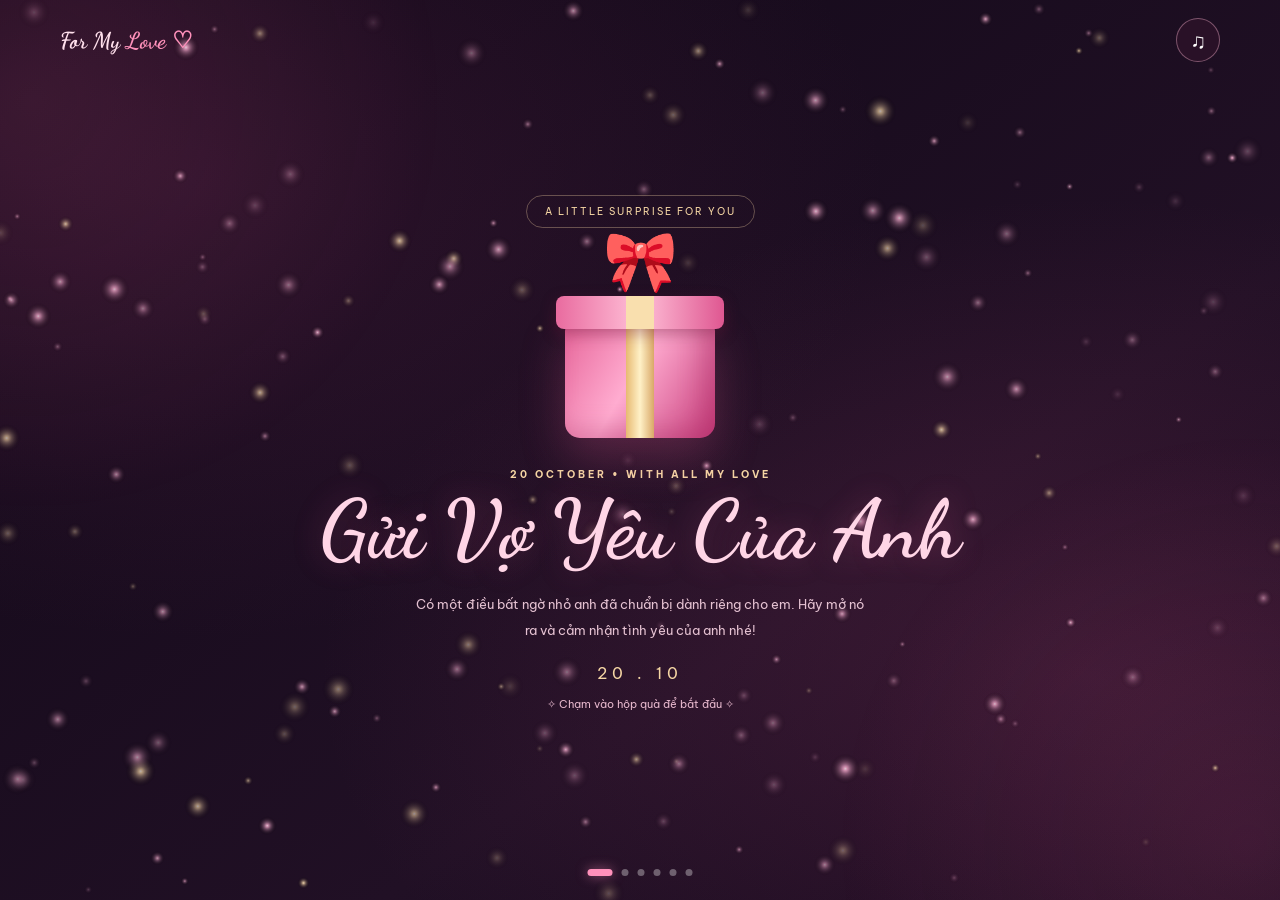
==== commit 0c454df1: "Update index.html" ====
--- a/index.html
+++ b/index.html
@@ -1904,5 +1904,485 @@
 
 init();
 </script>
+
+    
+<!-- MÀN KẾT: MƯA ẢNH KỶ NIỆM VÔ TẬN -->
+<style>
+#memoryRain{
+    position:fixed;
+    inset:0;
+    z-index:9999;
+    display:none;
+    overflow:hidden;
+    isolation:isolate;
+    background:
+        radial-gradient(ellipse at 50% 55%,#53244188,transparent 55%),
+        radial-gradient(ellipse at 20% 10%,#742a6144,transparent 50%),
+        linear-gradient(145deg,#13091d,#291128 65%,#10091c);
+}
+#memoryRain.active{display:block}
+#memoryRainCanvas{
+    position:absolute;
+    inset:0;
+    width:100%;
+    height:100%;
+    pointer-events:none;
+}
+.rain-photo{
+    position:absolute;
+    top:0;
+    left:0;
+    width:var(--photo-width);
+    padding:7px 7px 28px;
+    border-radius:3px;
+    background:#fff8f4;
+    box-shadow:0 12px 35px #0007;
+    transform-origin:center;
+    pointer-events:none;
+    will-change:transform;
+    backface-visibility:hidden;
+}
+.rain-photo img{
+    display:block;
+    width:100%;
+    aspect-ratio:4/5;
+    object-fit:cover;
+    background:#f4c7d8;
+}
+.rain-photo::after{
+    content:"♡";
+    position:absolute;
+    bottom:3px;
+    left:0;
+    width:100%;
+    color:#bd6b8c;
+    font:700 19px "Dancing Script",cursive;
+    text-align:center;
+}
+.rain-petal{
+    position:absolute;
+    top:0;
+    left:0;
+    width:var(--petal-size);
+    height:calc(var(--petal-size) * .7);
+    border-radius:80% 0 80% 10%;
+    background:linear-gradient(135deg,#ffe4ee,#e77ea8);
+    box-shadow:inset -3px -2px 5px #ad3f7344;
+    pointer-events:none;
+    will-change:transform;
+}
+.rain-petal.heart{
+    width:auto;
+    height:auto;
+    border-radius:0;
+    background:none;
+    box-shadow:none;
+    color:#ffb6d1;
+    font-size:var(--petal-size);
+}
+.rain-center{
+    position:absolute;
+    z-index:15;
+    inset:0;
+    display:flex;
+    align-items:center;
+    justify-content:center;
+    padding:20px;
+    pointer-events:none;
+}
+.rain-message{
+    max-width:570px;
+    padding:35px 25px;
+    border-radius:35px;
+    text-align:center;
+    background:radial-gradient(ellipse,#170b1ce8,#170b1c99 55%,transparent 75%);
+    animation:rainMessageIn 1.8s ease-out both;
+}
+.rain-message small{
+    display:block;
+    color:#f5d6a4;
+    font-size:11px;
+    letter-spacing:4px;
+}
+.rain-message h2{
+    margin:15px 0;
+    color:#ffcbdf;
+    font:700 clamp(45px,8vw,90px)/1.15 "Dancing Script",cursive;
+    text-shadow:0 0 28px #ff83b988;
+}
+.rain-message p{
+    color:#ffe4ef;
+    font-size:clamp(12px,2.3vw,15px);
+    line-height:2;
+}
+.rain-message .rain-heart{
+    display:block;
+    margin-top:17px;
+    font-size:30px;
+    animation:rainHeartbeat 3s ease-in-out infinite;
+}
+.rain-controls{
+    position:absolute;
+    z-index:30;
+    right:18px;
+    top:18px;
+    display:flex;
+    gap:10px;
+}
+.rain-controls button{
+    padding:10px 15px;
+    border:1px solid #ffbfd777;
+    border-radius:30px;
+    background:#2c152cdd;
+    color:#fff1f6;
+    font:600 12px "Be Vietnam Pro",sans-serif;
+    cursor:pointer;
+}
+@keyframes rainMessageIn{
+    from{opacity:0;transform:translateY(35px) scale(.92)}
+    to{opacity:1;transform:none}
+}
+@keyframes rainHeartbeat{
+    50%{transform:scale(1.2)}
+}
+@media(max-width:600px){
+    .rain-message{padding:25px 12px}
+    .rain-controls{top:12px;right:12px}
+    .rain-controls button{padding:9px 12px;font-size:11px}
+}
+@media(prefers-reduced-motion:reduce){
+    .rain-message,.rain-heart{animation:none!important}
+}
+</style>
+
+<div id="memoryRain" aria-hidden="true">
+    <canvas id="memoryRainCanvas"></canvas>
+
+    <div class="rain-center">
+        <div class="rain-message">
+            <small>HAPPY WOMEN'S DAY • 20/10</small>
+            <h2>Anh Yêu Vợ<br>Mãi Mãi ❤️</h2>
+            <p>
+                Cảm ơn em vì đã đến bên anh.<br>
+                Mong rằng mỗi ngày của em đều thật hạnh phúc.<br>
+                Yêu vợ nhiều lắm! ♡
+            </p>
+            <span class="rain-heart">💗</span>
+        </div>
+    </div>
+
+    <div class="rain-controls">
+        <button id="rainReplay">💞 Thả thêm ảnh</button>
+        <button id="rainClose">✕ Quay lại</button>
+    </div>
+</div>
+
+<script>
+(function(){
+    "use strict";
+
+    const rain=document.getElementById("memoryRain");
+    const canvas=document.getElementById("memoryRainCanvas");
+    const ctx=canvas.getContext("2d");
+
+    // Giữ nguyên đúng 5 ảnh vợ
+    const photos=[
+        "https://cdn.upanhlaylink.com/i/sJ1NWxQT.jpg",
+        "https://cdn.upanhlaylink.com/i/kJB46lgl.jpg",
+        "https://cdn.upanhlaylink.com/i/7LqirxG0.jpg",
+        "https://cdn.upanhlaylink.com/i/NKVBasgN.jpg",
+        "https://cdn.upanhlaylink.com/i/rnhrr0PQ.jpg"
+    ];
+
+    const random=(min,max)=>min+Math.random()*(max-min);
+    const items=[];
+    const stars=[];
+    const imageCache=[];
+
+    let active=false;
+    let raf=0;
+    let last=0;
+    let photoClock=0;
+    let petalClock=0;
+    let W=innerWidth;
+    let H=innerHeight;
+    let photoIndex=0;
+
+    const mobile=()=>W<=700;
+    const reduce=matchMedia("(prefers-reduced-motion:reduce)");
+
+    // Tải ảnh một lần, sau đó tái sử dụng
+    photos.forEach(src=>{
+        const img=new Image();
+        img.decoding="async";
+        img.src=src;
+        imageCache.push(img);
+    });
+
+    function resize(){
+        W=innerWidth;
+        H=innerHeight;
+
+        const ratio=Math.min(devicePixelRatio||1,1.5);
+
+        canvas.width=Math.round(W*ratio);
+        canvas.height=Math.round(H*ratio);
+        ctx.setTransform(ratio,0,0,ratio,0,0);
+
+        stars.length=0;
+
+        const count=mobile()?45:95;
+
+        for(let i=0;i<count;i++){
+            stars.push({
+                x:random(0,W),
+                y:random(0,H),
+                r:random(.5,1.7),
+                alpha:random(.15,.7),
+                phase:random(0,6.28)
+            });
+        }
+    }
+
+    function makeItem(type,initial=false){
+        if(!active)return;
+
+        const isPhoto=type==="photo";
+        const count=items.filter(item=>item.type==="photo").length;
+        const limit=mobile()?4:7;
+
+        if(isPhoto&&count>=limit)return;
+        if(items.length>(mobile()?28:48))return;
+
+        const el=document.createElement("div");
+        el.className=isPhoto?"rain-photo":"rain-petal";
+
+        const size=isPhoto
+            ?random(mobile()?82:115,mobile()?125:170)
+            :random(10,25);
+
+        if(isPhoto){
+            const img=document.createElement("img");
+            img.alt="Ảnh kỷ niệm của vợ";
+            img.decoding="async";
+
+            // Xoay vòng cả 5 ảnh, không bỏ sót ảnh nào
+            img.src=photos[photoIndex%photos.length];
+            photoIndex++;
+
+            el.style.setProperty("--photo-width",size+"px");
+            el.appendChild(img);
+        }else{
+            el.style.setProperty("--petal-size",size+"px");
+
+            if(Math.random()<.18){
+                el.classList.add("heart");
+                el.textContent=Math.random()>.5?"♡":"♥";
+            }
+        }
+
+        const depth=random(.65,1.15);
+        const speed=isPhoto
+            ?H/random(7.5,11.5)
+            :H/random(6,13);
+
+        const item={
+            el,
+            type,
+            x:random(-size*.3,W-size*.5),
+            y:initial?random(-H,0):-size*1.7,
+            size,
+            depth,
+            speed:speed*depth,
+            vx:random(-8,8),
+            angle:random(-22,22),
+            spin:random(-8,8),
+            phase:random(0,Math.PI*2),
+            sway:random(isPhoto?12:20,isPhoto?34:65),
+            frequency:random(.45,1.15),
+            age:random(0,4),
+            opacity:depth<.8?.72:1
+        };
+
+        el.style.opacity=item.opacity;
+        el.style.zIndex=isPhoto
+            ?(depth>.95?"12":"5")
+            :"7";
+
+        rain.appendChild(el);
+        items.push(item);
+    }
+
+    function removeItem(index){
+        items[index].el.remove();
+        items.splice(index,1);
+    }
+
+    function renderStars(time){
+        ctx.clearRect(0,0,W,H);
+
+        for(const star of stars){
+            const a=star.alpha*(
+                .7+.3*Math.sin(time*.001+star.phase)
+            );
+
+            ctx.globalAlpha=a;
+            ctx.fillStyle="#ffe3ef";
+            ctx.beginPath();
+            ctx.arc(star.x,star.y,star.r,0,Math.PI*2);
+            ctx.fill();
+        }
+
+        ctx.globalAlpha=1;
+    }
+
+    // Chuyển động dựa trên thời gian thực:
+    // rơi theo trọng lực nhẹ, gió đổi hướng từ từ
+    function animate(time){
+        if(!active)return;
+
+        raf=requestAnimationFrame(animate);
+
+        if(document.hidden){
+            last=0;
+            return;
+        }
+
+        if(!last)last=time;
+
+        const dt=Math.min((time-last)/1000,.04);
+        last=time;
+
+        photoClock+=dt;
+        petalClock+=dt;
+
+        if(photoClock>(mobile()?2.3:1.7)){
+            photoClock=0;
+            makeItem("photo");
+        }
+
+        if(petalClock>(mobile()?.32:.2)){
+            petalClock=0;
+            makeItem("petal");
+        }
+
+        if(!reduce.matches){
+            renderStars(time);
+        }
+
+        const wind=Math.sin(time*.00018)*12+
+                   Math.sin(time*.00043)*6;
+
+        for(let i=items.length-1;i>=0;i--){
+            const item=items[i];
+
+            item.age+=dt;
+            item.y+=item.speed*dt;
+
+            // Gió thổi theo từng nhịp, không đổi hướng đột ngột
+            item.x+=(item.vx+wind*.25)*dt;
+
+            const sway=Math.sin(
+                item.age*item.frequency*2+
+                item.phase
+            )*item.sway;
+
+            const rotation=item.angle+
+                Math.sin(item.age*.8+item.phase)*12+
+                item.spin*item.age*.3;
+
+            const flutter=item.type==="petal"
+                ?Math.cos(item.age*2.4+item.phase)*.25+1
+                :1;
+
+            item.el.style.transform=
+                "translate3d("+
+                (item.x+sway).toFixed(1)+"px,"+
+                item.y.toFixed(1)+"px,0) "+
+                "rotate("+rotation.toFixed(1)+"deg) "+
+                "scaleX("+flutter.toFixed(2)+")";
+
+            if(item.y>H+item.size*2){
+                removeItem(i);
+            }
+        }
+    }
+
+    function startRain(){
+        if(active)return;
+
+        active=true;
+        rain.classList.add("active");
+        rain.setAttribute("aria-hidden","false");
+
+        resize();
+
+        // Có ảnh xuất hiện ngay, không phải chờ lâu
+        for(let i=0;i<(mobile()?3:5);i++){
+            makeItem("photo",true);
+        }
+
+        for(let i=0;i<(mobile()?12:20);i++){
+            makeItem("petal",true);
+        }
+
+        photoClock=0;
+        petalClock=0;
+        last=0;
+
+        raf=requestAnimationFrame(animate);
+    }
+
+    function stopRain(){
+        active=false;
+        cancelAnimationFrame(raf);
+
+        rain.classList.remove("active");
+        rain.setAttribute("aria-hidden","true");
+
+        for(const item of items)item.el.remove();
+        items.length=0;
+
+        ctx.clearRect(0,0,W,H);
+        last=0;
+    }
+
+    // Chặn hiệu ứng trái tim 3 giây cũ
+    // và thay bằng màn mưa ảnh mới
+    document.addEventListener("click",event=>{
+        const button=event.target.closest("#finalBtn");
+
+        if(!button)return;
+
+        event.preventDefault();
+        event.stopImmediatePropagation();
+
+        startRain();
+    },true);
+
+    document.getElementById("rainClose")
+        .addEventListener("click",stopRain);
+
+    document.getElementById("rainReplay")
+        .addEventListener("click",()=>{
+            for(let i=0;i<3;i++){
+                makeItem("photo");
+            }
+            for(let i=0;i<12;i++){
+                makeItem("petal");
+            }
+        });
+
+    window.addEventListener("resize",()=>{
+        if(active)resize();
+    },{passive:true});
+
+    document.addEventListener("visibilitychange",()=>{
+        last=0;
+    });
+
+    console.info("Memory Rain 20/10 ready ❤️");
+})();
+</script>
 </body>
 </html>
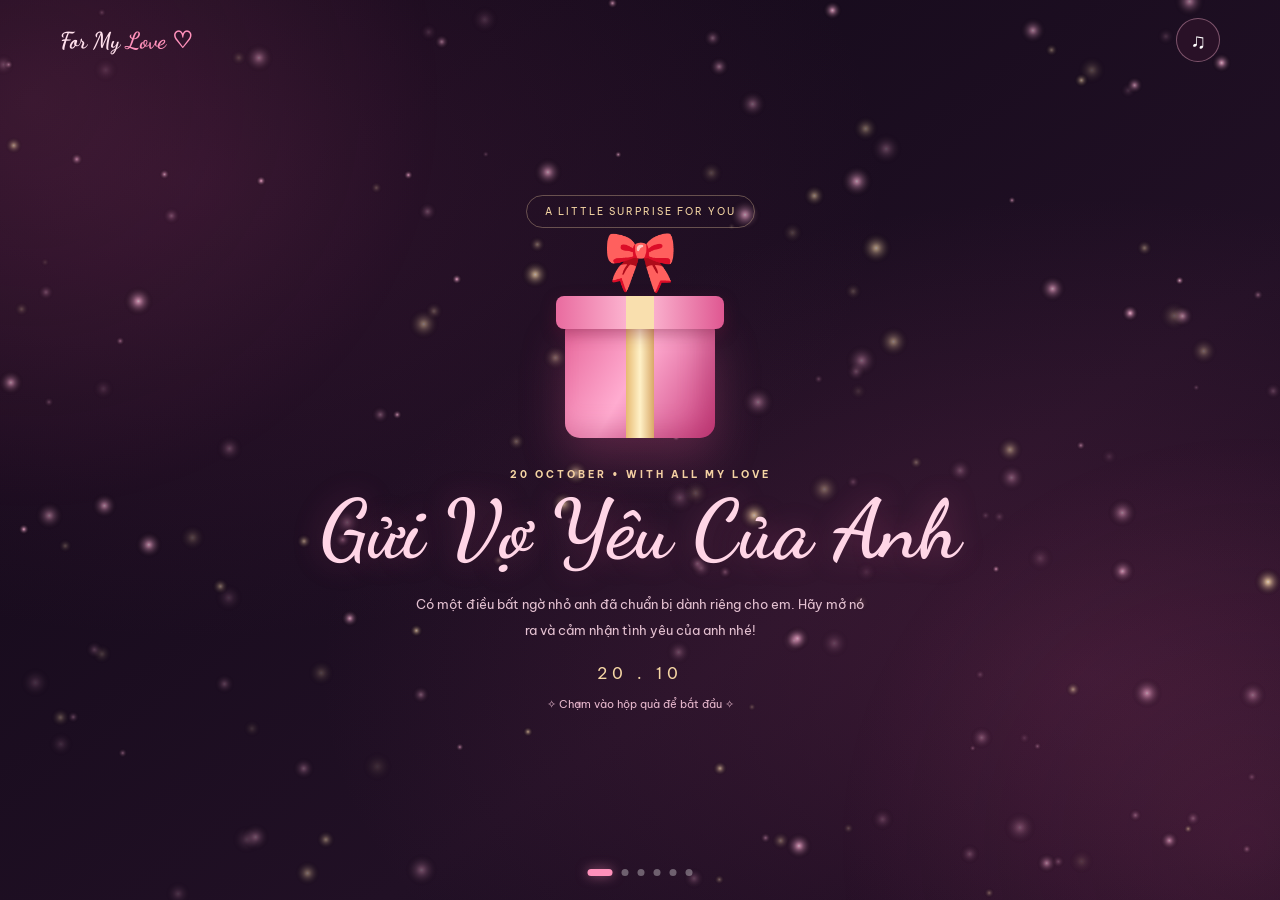
==== commit 016decc3: "Update index.html" ====
--- a/index.html
+++ b/index.html
@@ -1,4 +1,3 @@
-
 <!DOCTYPE html>
 <html lang="vi">
 <head>
@@ -881,6 +880,322 @@
         animation-iteration-count:1!important;
     }
 }
+
+    
+/* =========================================
+   MOBILE RESPONSIVE FIX - 20/10
+   GIỮ NGUYÊN TOÀN BỘ CODE CŨ
+========================================= */
+
+/* Đảm bảo mọi cảnh có thể cuộn khi cần */
+.scene{
+    min-height:0;
+    overflow-x:hidden;
+    overflow-y:auto;
+    overscroll-behavior:contain;
+    -webkit-overflow-scrolling:touch;
+    scrollbar-width:none;
+}
+.scene::-webkit-scrollbar{
+    display:none;
+}
+
+/* Giữ nội dung nằm trong màn hình */
+.scene-inner{
+    min-width:0;
+    flex-shrink:0;
+}
+.scene.active{
+    visibility:visible;
+}
+
+/* Lá thư không bị mất phần cuối */
+.letter-paper{
+    overscroll-behavior:contain;
+    -webkit-overflow-scrolling:touch;
+}
+
+/* Điện thoại */
+@media(max-width:720px){
+
+    html,body{
+        width:100%;
+        height:100%;
+        overflow:hidden;
+    }
+
+    .scene{
+        height:100%;
+        height:100dvh;
+        padding:
+            max(65px,env(safe-area-inset-top))
+            14px
+            max(75px,env(safe-area-inset-bottom));
+        justify-content:flex-start;
+        align-items:center;
+    }
+
+    .scene-inner{
+        width:100%;
+        max-width:100%;
+        margin:auto;
+    }
+
+    .heading{
+        font-size:clamp(32px,9vw,52px);
+        line-height:1.12;
+    }
+
+    .subtitle{
+        font-size:12px;
+        line-height:1.7;
+        margin-top:8px;
+    }
+
+    .btn{
+        min-height:43px;
+        padding:11px 17px;
+        font-size:11px;
+        max-width:100%;
+        white-space:normal;
+        text-align:center;
+    }
+
+    .actions{
+        margin-top:14px;
+        gap:9px;
+    }
+
+    .topbar{
+        padding:12px 15px;
+    }
+
+    .brand{
+        font-size:21px;
+    }
+
+    .music-btn{
+        width:38px;
+        height:38px;
+    }
+
+    .progress{
+        bottom:max(14px,env(safe-area-inset-bottom));
+    }
+
+    /* Cảnh 1 */
+    .intro-badge{
+        margin-bottom:10px;
+    }
+
+    .gift{
+        transform-origin:center;
+        margin-bottom:4px;
+    }
+
+    .intro-text{
+        font-size:12px;
+        line-height:1.7;
+    }
+
+    .date{
+        margin-top:12px;
+    }
+
+    /* Cảnh 2: Bó hoa */
+    .flower-layout{
+        flex-direction:column-reverse;
+        gap:5px;
+        text-align:center;
+    }
+
+    .flower-art{
+        width:min(70vw,290px);
+        height:clamp(160px,35dvh,320px);
+        flex-shrink:0;
+    }
+
+    .flower-copy{
+        width:100%;
+        max-width:100%;
+    }
+
+    .flower-copy .heading{
+        font-size:clamp(34px,8.5vw,48px);
+        margin:5px 0;
+    }
+
+    .flower-copy .actions{
+        justify-content:center;
+    }
+
+    .flower-note{
+        font-size:20px;
+        margin-top:6px;
+    }
+
+    /* Cảnh 3: Album */
+    .album-header{
+        margin-bottom:8px;
+    }
+
+    .album-header .heading{
+        font-size:clamp(32px,8vw,45px);
+    }
+
+    .album-stage{
+        width:100%;
+        height:clamp(180px,35dvh,320px);
+    }
+
+    .polaroid{
+        width:clamp(105px,35vw,165px);
+        padding:6px 6px 27px;
+    }
+
+    .album-controls{
+        margin-top:8px;
+    }
+
+    .album-note{
+        font-size:10px;
+    }
+
+    /* Cảnh 4: Lời yêu */
+    #scene4{
+        overflow-y:auto;
+    }
+
+    .love-center{
+        margin:auto;
+        padding:20px 10px 90px;
+    }
+
+    .love-center .heading{
+        font-size:clamp(42px,10vw,64px);
+    }
+
+    #scene4 .actions{
+        position:relative;
+        bottom:auto;
+        left:auto;
+        width:100%;
+        margin:0 auto 20px;
+    }
+
+    /* Cảnh 5: Điều ước */
+    .wish-photo{
+        width:min(45vw,180px);
+        margin:12px auto;
+    }
+
+    .wish-stars{
+        font-size:20px;
+        margin:10px 0;
+    }
+
+    .wish-text{
+        font-size:12px;
+        line-height:1.7;
+        margin:8px auto;
+    }
+
+    .wish-message{
+        font-size:22px;
+        margin-top:8px;
+    }
+
+    /* Cảnh 6: Phong thư */
+    .letter-title{
+        font-size:clamp(33px,8vw,49px);
+        margin-bottom:15px;
+    }
+
+    .envelope{
+        width:min(85vw,380px);
+        height:clamp(175px,27dvh,235px);
+    }
+
+    .letter-paper{
+        width:100%;
+        max-height:calc(100dvh - 145px);
+        padding:23px 18px;
+    }
+
+    .paper-heading{
+        font-size:clamp(34px,8vw,48px);
+    }
+
+    .paper-body{
+        font-size:12px;
+        line-height:1.9;
+    }
+
+    .paper-bottom{
+        margin-top:20px;
+        padding-bottom:10px;
+    }
+
+    .close-letter{
+        top:60px;
+        right:12px;
+    }
+}
+
+/* Điện thoại nhỏ hoặc màn hình thấp */
+@media(max-width:390px),(max-height:650px){
+
+    .scene{
+        padding-top:58px;
+        padding-bottom:65px;
+    }
+
+    .heading{
+        font-size:clamp(30px,8vw,43px);
+    }
+
+    .gift{
+        height:165px;
+    }
+
+    .flower-art{
+        height:clamp(140px,30dvh,240px);
+    }
+
+    .album-stage{
+        height:clamp(160px,30dvh,250px);
+    }
+
+    .wish-photo{
+        width:min(38vw,145px);
+    }
+
+    .envelope{
+        height:clamp(150px,24dvh,200px);
+    }
+}
+
+/* Điện thoại nằm ngang */
+@media(max-height:480px) and (orientation:landscape){
+
+    .scene{
+        padding-top:60px;
+        padding-bottom:50px;
+    }
+
+    .flower-art{
+        height:220px;
+    }
+
+    .album-stage{
+        height:200px;
+    }
+
+    .letter-paper{
+        max-height:calc(100dvh - 105px);
+    }
+}
+
 </style>
 </head>
 <body>
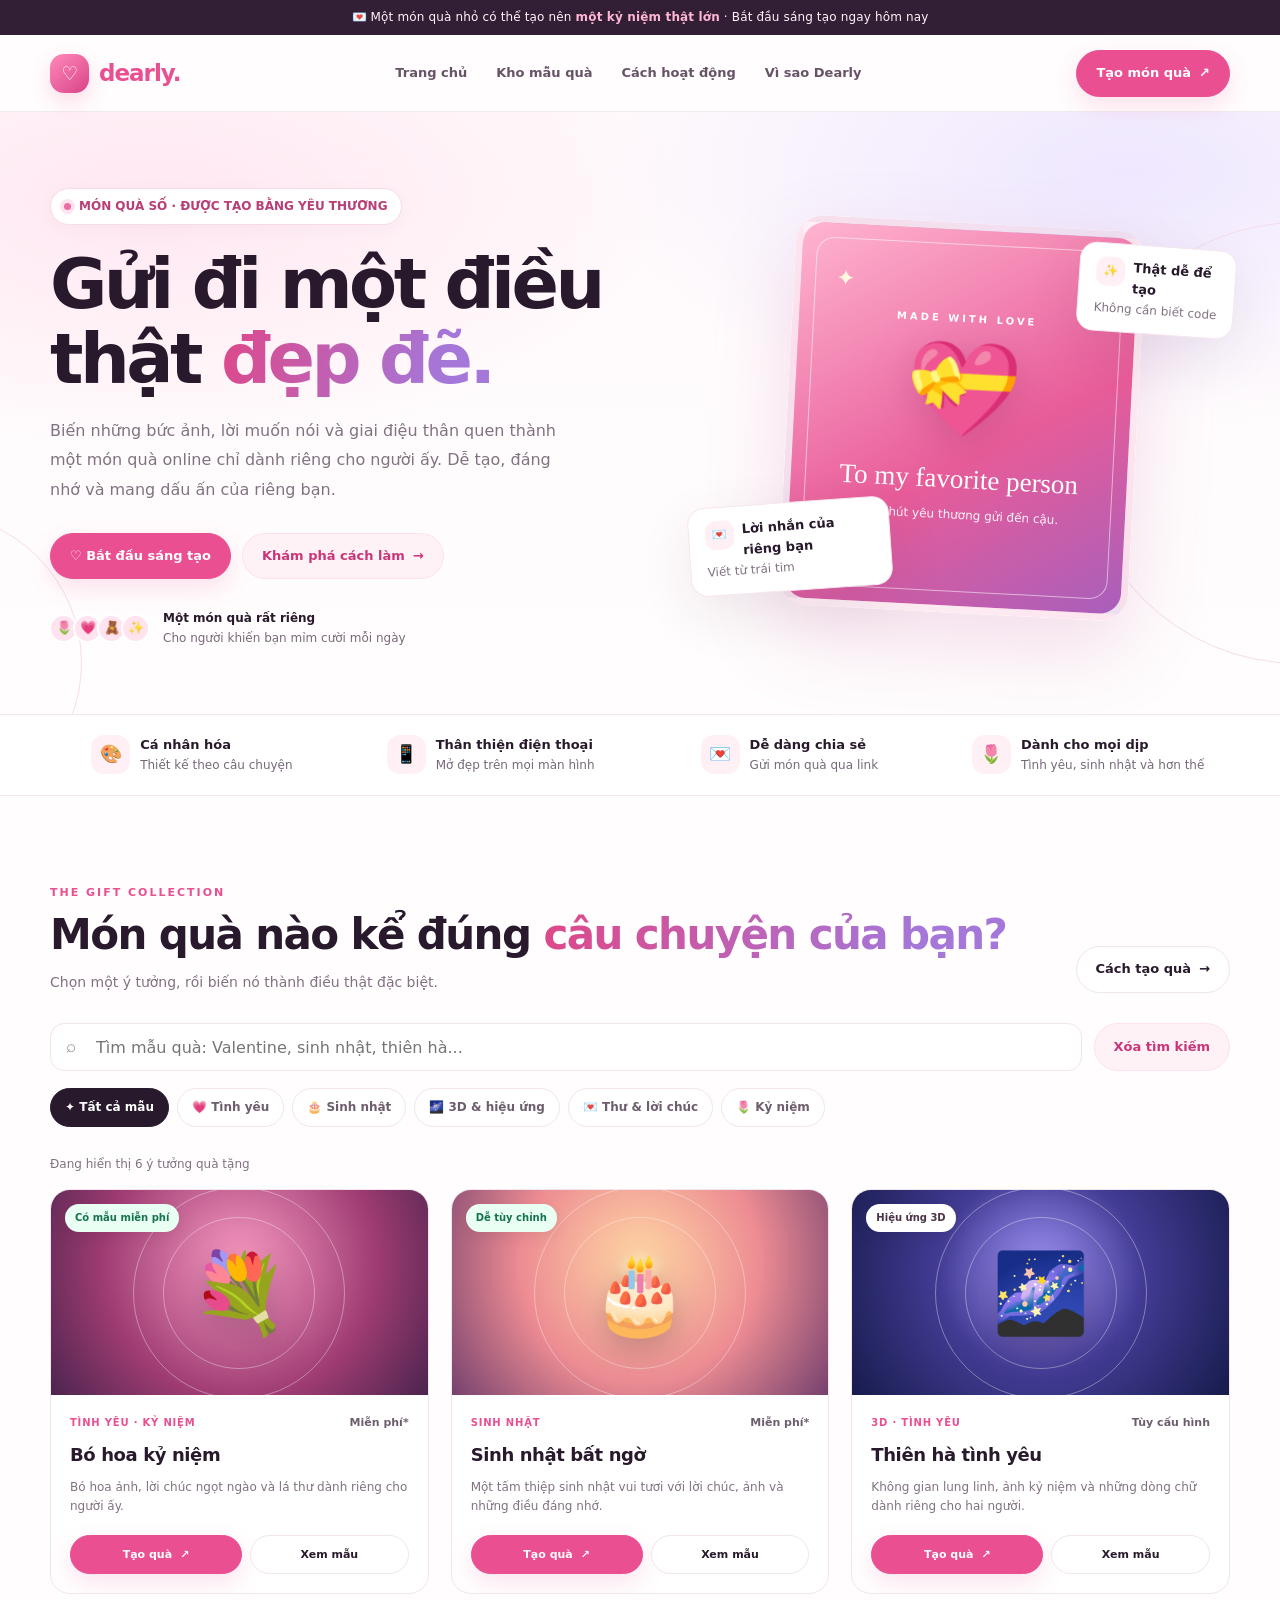
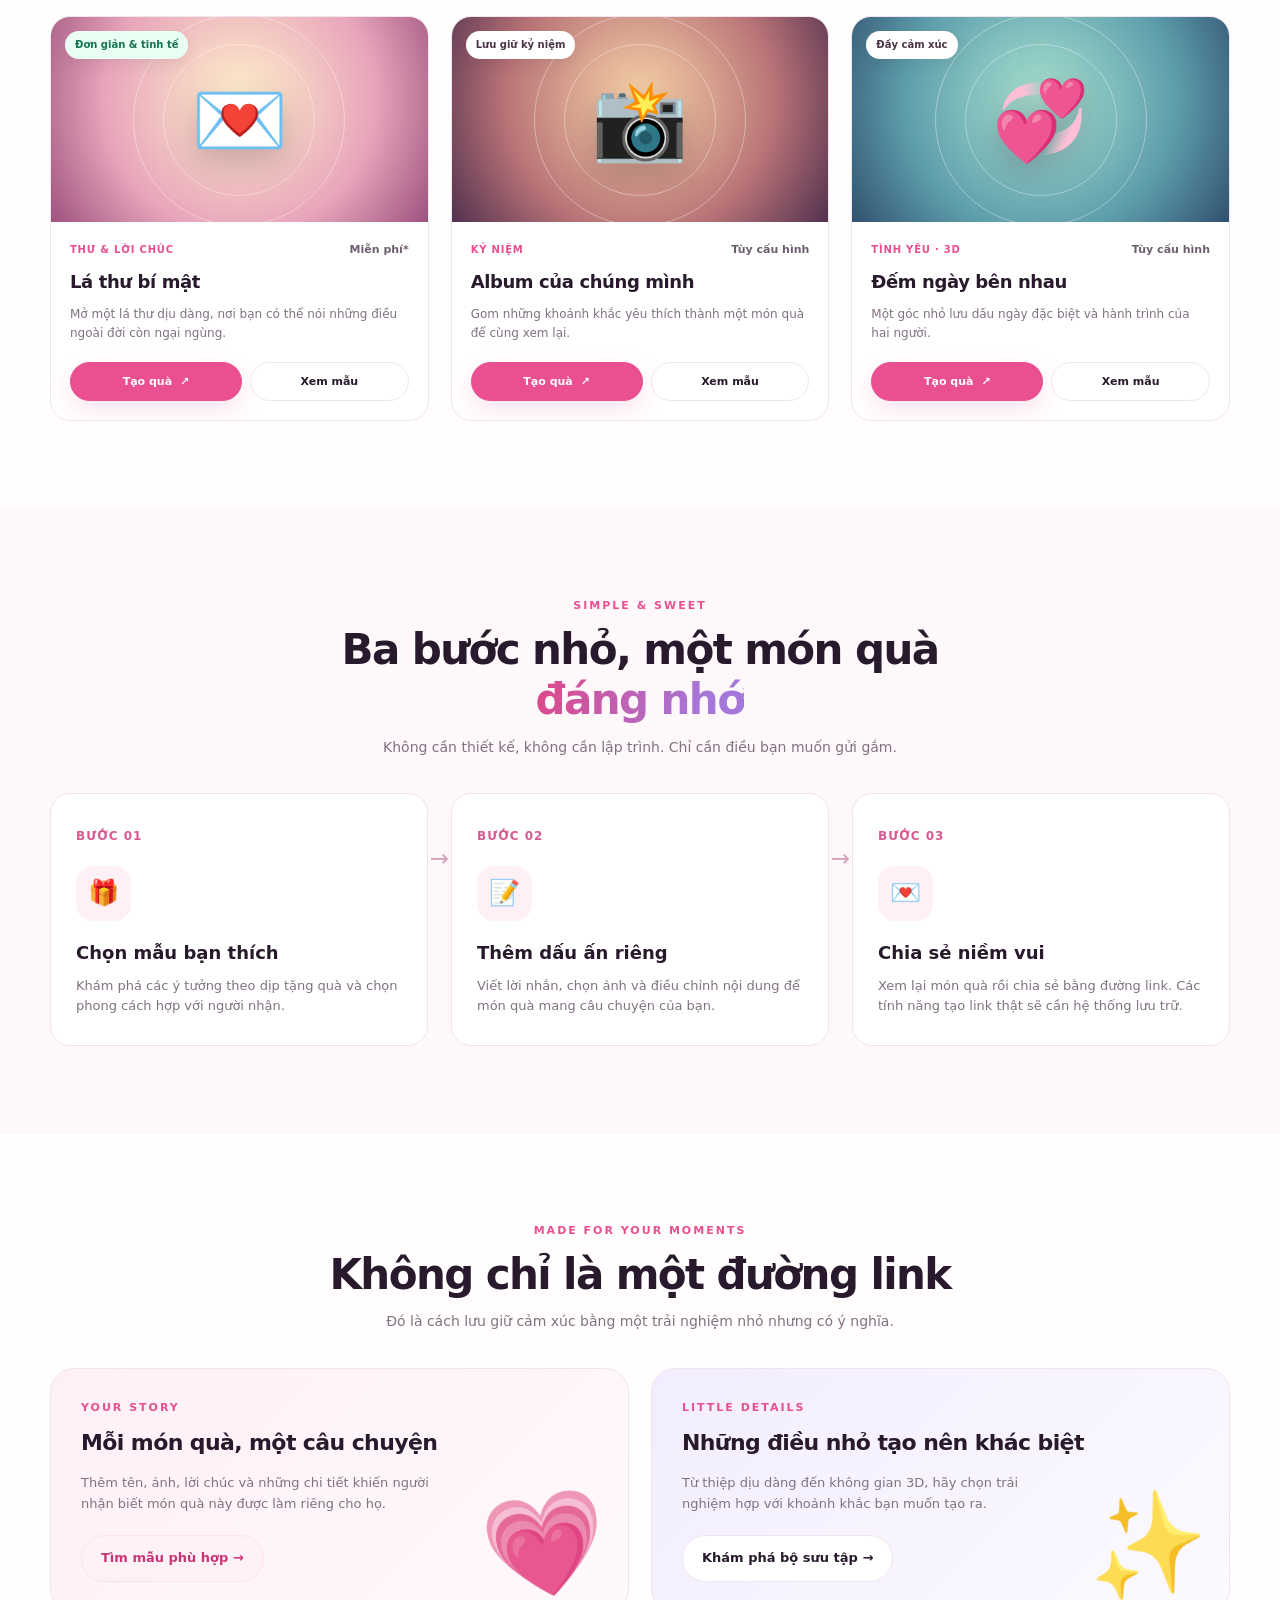
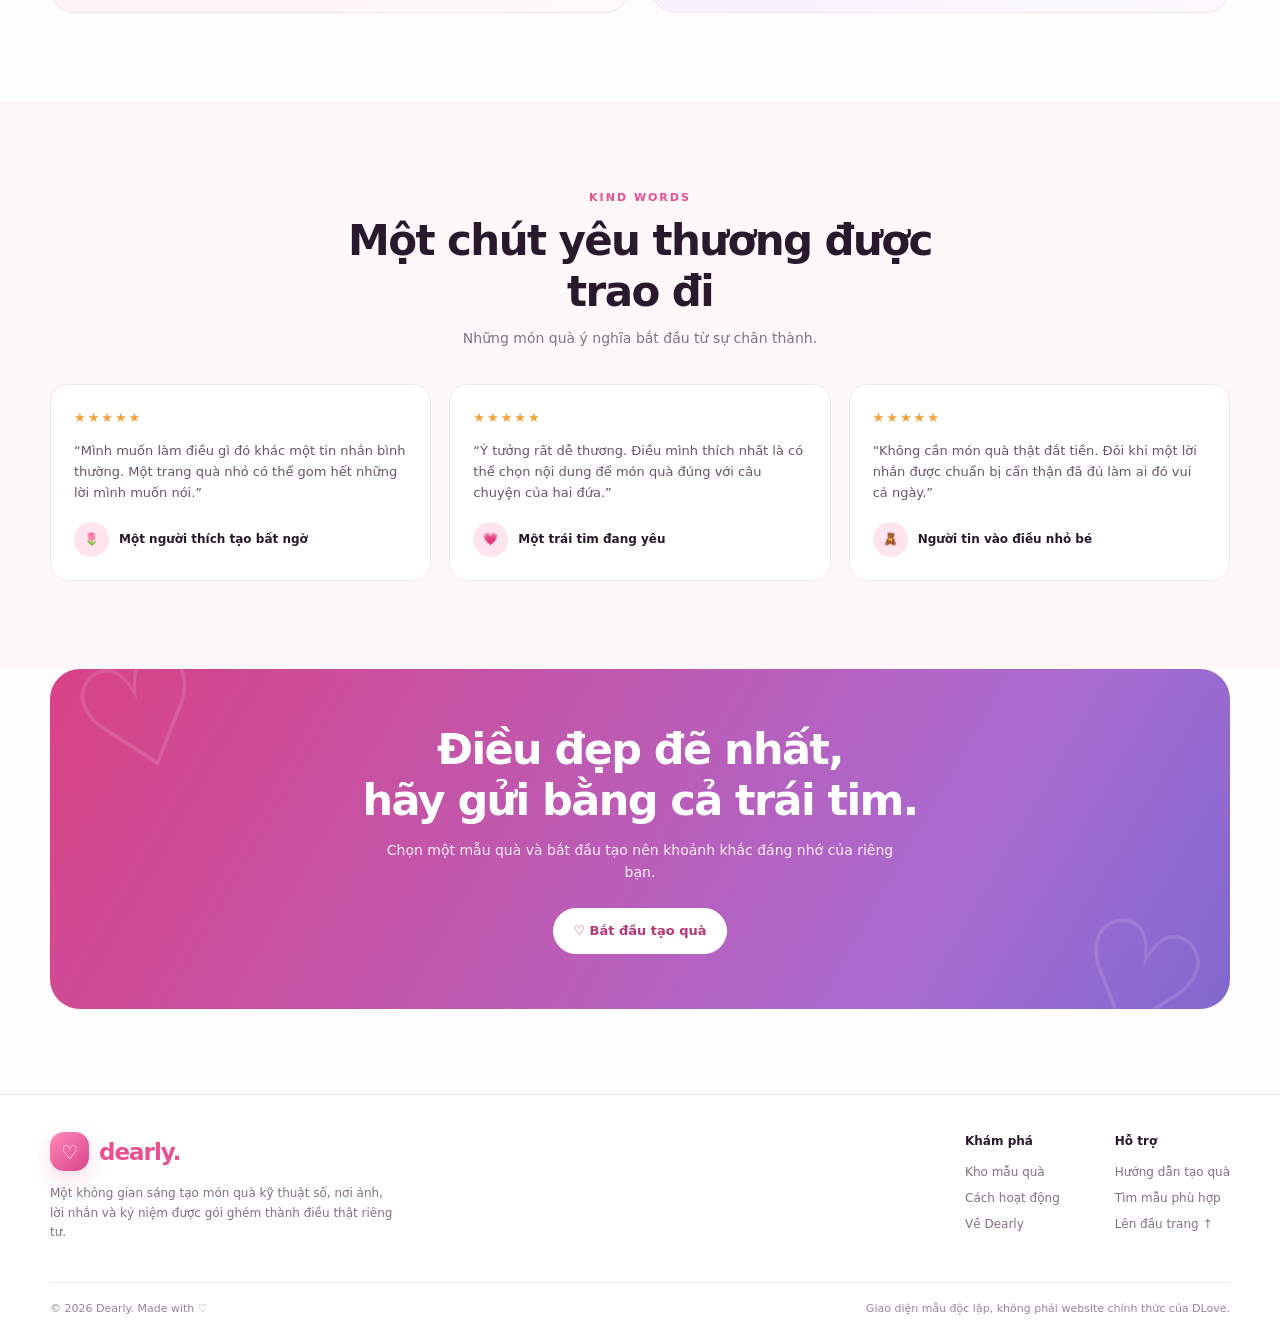
==== commit acb62c2d: "Rename dearly-website.html to index.html" ====
--- a/index.html
+++ b/index.html
@@ -1,2703 +1,437 @@
-<!DOCTYPE html>
-<html lang="vi">
-<head>
-<meta charset="UTF-8">
-<meta name="viewport" content="width=device-width,initial-scale=1,viewport-fit=cover">
-<meta name="theme-color" content="#100817">
-<title>Gửi Vợ Yêu ❤️ | 20/10</title>
-<link rel="preconnect" href="https://fonts.googleapis.com">
-<link rel="preconnect" href="https://fonts.gstatic.com" crossorigin>
-<link href="https://fonts.googleapis.com/css2?family=Be+Vietnam+Pro:wght@400;500;600;700&family=Dancing+Script:wght@500;600;700&display=swap" rel="stylesheet">
-<style>
-:root{
-    --bg:#100817;
-    --pink:#ff91bb;
-    --rose:#e85c96;
-    --gold:#f5d6a4;
-    --cream:#fff3e8;
-    --text:#ffeaf2;
-    --muted:#e5c2d2;
-    --ease:cubic-bezier(.22,1,.36,1);
-}
-*{margin:0;padding:0;box-sizing:border-box}
-html,body{
-    width:100%;
-    height:100%;
-    overflow:hidden;
-    background:var(--bg);
-}
-body{
-    color:var(--text);
-    font-family:"Be Vietnam Pro",sans-serif;
-    -webkit-tap-highlight-color:transparent;
-}
-button{
-    font:inherit;
-    cursor:pointer;
-    -webkit-tap-highlight-color:transparent;
-}
-button:focus-visible{
-    outline:2px solid var(--gold);
-    outline-offset:4px;
-}
-canvas{
-    position:fixed;
-    inset:0;
-    width:100%;
-    height:100%;
-    pointer-events:none;
-}
-#stars{z-index:1}
-#particles{z-index:30}
-.background{
-    position:fixed;
-    inset:0;
-    z-index:0;
-    pointer-events:none;
-    background:
-        radial-gradient(ellipse at 15% 20%,#6c285244,transparent 45%),
-        radial-gradient(ellipse at 85% 75%,#8c366044,transparent 50%),
-        linear-gradient(145deg,#100817,#211025 65%,#14091c);
-}
-.aurora{
-    position:absolute;
-    width:65vmax;
-    height:65vmax;
-    border-radius:50%;
-    background:radial-gradient(circle,#e85c9620,transparent 70%);
-    animation:auroraMove 20s ease-in-out infinite alternate;
-}
-.aurora.one{left:-30%;top:-35%}
-.aurora.two{
-    right:-30%;
-    bottom:-40%;
-    animation-delay:-10s;
-}
-@keyframes auroraMove{
-    to{transform:translate3d(12%,10%,0) scale(1.12)}
-}
-.topbar{
-    position:fixed;
-    z-index:50;
-    top:0;
-    left:0;
-    right:0;
-    display:flex;
-    justify-content:space-between;
-    align-items:center;
-    padding:18px clamp(18px,5vw,60px);
-    pointer-events:none;
-}
-.brand{
-    font:700 23px "Dancing Script",cursive;
-    color:#ffe0ec;
-}
-.brand span{color:var(--pink)}
-.music-btn{
-    width:44px;
-    height:44px;
-    border-radius:50%;
-    border:1px solid #ffb9d566;
-    background:#2b1228e8;
-    color:white;
-    font-size:21px;
-    pointer-events:auto;
-}
-.music-btn.playing{
-    box-shadow:0 0 22px #ff8db866;
-    animation:musicPulse 2s infinite;
-}
-@keyframes musicPulse{
-    50%{box-shadow:0 0 35px #ff8db899}
-}
-.scene{
-    position:fixed;
-    inset:0;
-    z-index:3;
-    display:flex;
-    align-items:center;
-    justify-content:center;
-    padding:76px 20px 70px;
-    text-align:center;
-    opacity:0;
-    visibility:hidden;
-    pointer-events:none;
-    transform:translate3d(0,24px,0) scale(.985);
-    transition:
-        opacity .7s ease,
-        transform .9s var(--ease),
-        visibility .7s;
-}
-.scene.active{
-    opacity:1;
-    visibility:visible;
-    pointer-events:auto;
-    transform:translate3d(0,0,0) scale(1);
-}
-.scene-inner{
-    width:100%;
-    max-width:1050px;
-    margin:auto;
-}
-.eyebrow{
-    color:var(--gold);
-    font-size:10px;
-    font-weight:700;
-    letter-spacing:3px;
-    text-transform:uppercase;
-}
-.heading{
-    font:700 clamp(43px,7vw,82px)/1.2 "Dancing Script",cursive;
-    color:#ffd5e6;
-    text-shadow:0 0 30px #e85c9644;
-}
-.subtitle{
-    max-width:590px;
-    margin:14px auto 0;
-    color:var(--muted);
-    font-size:clamp(12px,2.5vw,15px);
-    line-height:2;
-}
-.btn{
-    position:relative;
-    display:inline-flex;
-    align-items:center;
-    justify-content:center;
-    min-height:48px;
-    padding:13px 26px;
-    border:1px solid #ffcfdfaa;
-    border-radius:100px;
-    background:linear-gradient(135deg,#ff9ec6,#df558f);
-    color:white;
-    font-size:13px;
-    font-weight:700;
-    box-shadow:0 10px 28px #e85c9644;
-    transition:transform .25s,box-shadow .25s;
-}
-.btn:active{transform:scale(.96)}
-.btn:hover{box-shadow:0 14px 35px #e85c9677}
-.actions{
-    display:flex;
-    justify-content:center;
-    gap:12px;
-    flex-wrap:wrap;
-    margin-top:25px;
-}
-.progress{
-    position:fixed;
-    z-index:49;
-    bottom:24px;
-    left:50%;
-    transform:translateX(-50%);
-    display:flex;
-    align-items:center;
-    gap:9px;
-}
-.progress button{
-    width:7px;
-    height:7px;
-    border:0;
-    border-radius:20px;
-    background:#ffffff55;
-    transition:width .35s,background .35s;
-}
-.progress button.active{
-    width:25px;
-    background:var(--pink);
-    box-shadow:0 0 12px #ff91bb88;
-}
-.floating-petal{
-    position:fixed;
-    z-index:4;
-    top:-45px;
-    pointer-events:none;
-    color:#ffb5d0;
-    animation:petalFall linear forwards;
-}
-@keyframes petalFall{
-    0%{opacity:0;transform:translate3d(0,-30px,0) rotate(0)}
-    12%{opacity:.7}
-    85%{opacity:.7}
-    100%{
-        opacity:0;
-        transform:translate3d(var(--drift),110vh,0) rotate(480deg);
-    }
-}
-@keyframes float{
-    0%,100%{transform:translate3d(0,0,0)}
-    50%{transform:translate3d(0,-12px,0)}
-}
-@keyframes breathe{
-    0%,100%{transform:scale(1)}
-    50%{transform:scale(1.045)}
-}
-
-/* CẢNH 1 - HỘP QUÀ */
-.intro-badge{
-    display:inline-block;
-    padding:9px 18px;
-    border:1px solid #f5d6a455;
-    border-radius:40px;
-    color:var(--gold);
-    font-size:10px;
-    letter-spacing:2px;
-    margin-bottom:20px;
-}
-.gift{
-    position:relative;
-    display:block;
-    width:190px;
-    height:205px;
-    margin:0 auto 15px;
-    border:0;
-    background:transparent;
-    animation:float 4s ease-in-out infinite;
-}
-.gift-box{
-    position:absolute;
-    width:150px;
-    height:115px;
-    left:20px;
-    bottom:15px;
-    border-radius:8px 8px 15px 15px;
-    background:linear-gradient(120deg,#e7669a,#ffacd0 45%,#c73c7b);
-    box-shadow:0 18px 45px #e85c9644,inset -12px -8px 25px #9e245b55;
-}
-.gift-box:before{
-    content:"";
-    position:absolute;
-    left:calc(50% - 14px);
-    width:28px;
-    height:100%;
-    background:linear-gradient(90deg,#e7b971,#fff1c7,#d9a868);
-}
-.gift-lid{
-    position:absolute;
-    left:11px;
-    bottom:124px;
-    width:168px;
-    height:33px;
-    border-radius:8px;
-    background:linear-gradient(90deg,#e96b9f,#ffc0d8,#df5791);
-    box-shadow:0 5px 15px #6d173a66;
-    transform-origin:20% 90%;
-    transition:transform 1s var(--ease),opacity .7s;
-}
-.gift-lid:after{
-    content:"";
-    position:absolute;
-    left:calc(50% - 14px);
-    width:28px;
-    height:100%;
-    background:#f9dfae;
-}
-.gift-bow{
-    position:absolute;
-    left:50%;
-    bottom:155px;
-    transform:translateX(-50%);
-    font-size:60px;
-    transition:transform 1s var(--ease),opacity .7s;
-}
-.gift.open .gift-lid{
-    transform:translate(-45px,-95px) rotate(-35deg);
-    opacity:0;
-}
-.gift.open .gift-bow{
-    transform:translate(-50%,-110px) rotate(30deg) scale(.5);
-    opacity:0;
-}
-.intro-text{
-    max-width:450px;
-    margin:12px auto;
-    color:var(--muted);
-    font-size:13px;
-    line-height:2;
-}
-.date{
-    margin-top:20px;
-    color:var(--gold);
-    letter-spacing:5px;
-}
-.hint{
-    margin-top:14px;
-    color:#e8b9ce;
-    font-size:11px;
-    animation:hintPulse 2.5s infinite;
-}
-@keyframes hintPulse{50%{opacity:.45}}
-
-/* CẢNH 2 - BÓ HOA */
-.flower-layout{
-    display:flex;
-    align-items:center;
-    justify-content:center;
-    gap:clamp(15px,4vw,60px);
-    text-align:left;
-}
-.flower-copy{width:44%;max-width:440px}
-.flower-copy .heading{margin:15px 0}
-.flower-copy .subtitle{margin:0}
-.flower-copy .actions{justify-content:flex-start}
-.flower-art{
-    position:relative;
-    width:min(45vw,430px);
-    height:min(65vh,560px);
-    display:grid;
-    place-items:center;
-    animation:float 6s ease-in-out infinite;
-}
-.flower-halo{
-    position:absolute;
-    width:85%;
-    aspect-ratio:1;
-    border-radius:50%;
-    background:radial-gradient(circle,#ff8cbd38,transparent 70%);
-    animation:breathe 6s infinite;
-}
-.flower-art svg{
-    position:relative;
-    width:100%;
-    height:100%;
-    overflow:visible;
-    filter:drop-shadow(0 15px 20px #0006);
-}
-.rose-head{
-    transform-box:fill-box;
-    transform-origin:center;
-    animation:roseBreathe 5s ease-in-out infinite;
-}
-.rose-head:nth-child(even){animation-delay:-2s}
-@keyframes roseBreathe{
-    50%{transform:scale(1.045) rotate(2deg)}
-}
-.flower-note{
-    margin-top:15px;
-    color:#ffd1e2;
-    font:600 25px "Dancing Script",cursive;
-}
-.flower-glitter{
-    position:absolute;
-    color:var(--gold);
-    font-size:22px;
-    animation:float 3s infinite;
-}
-.flower-glitter.one{left:5%;top:20%}
-.flower-glitter.two{right:4%;top:32%;animation-delay:-1s}
-.flower-glitter.three{left:16%;bottom:25%;animation-delay:-2s}
-
-/* CẢNH 3 - ALBUM */
-.album-header{margin-bottom:20px}
-.album-header .heading{font-size:clamp(38px,6vw,65px)}
-.album-stage{
-    position:relative;
-    width:min(90vw,790px);
-    height:min(48vh,410px);
-    margin:0 auto;
-    perspective:1200px;
-}
-.polaroid{
-    position:absolute;
-    top:50%;
-    left:50%;
-    width:clamp(135px,24vw,245px);
-    aspect-ratio:.78;
-    padding:10px 10px 42px;
-    border:0;
-    background:#fffaf7;
-    box-shadow:0 15px 35px #0008;
-    transform:
-        translate(-50%,-50%)
-        translateX(var(--offset))
-        rotate(var(--rotation))
-        scale(var(--scale));
-    transition:transform .85s var(--ease),opacity .5s;
-    z-index:var(--z);
-    backface-visibility:hidden;
-}
-.polaroid img{
-    width:100%;
-    height:100%;
-    object-fit:cover;
-    background:#f2c5d6;
-}
-.photo-caption{
-    position:absolute;
-    left:0;
-    bottom:9px;
-    width:100%;
-    text-align:center;
-    font:600 clamp(15px,2vw,23px) "Dancing Script",cursive;
-    color:#9d5473;
-}
-.polaroid.selected{
-    transform:translate(-50%,-50%) rotate(0) scale(1.12);
-    z-index:20;
-    box-shadow:0 22px 50px #000a,0 0 28px #ff9bc755;
-}
-.album-note{
-    color:#e5c1d3;
-    font-size:12px;
-    line-height:1.8;
-}
-.album-controls{
-    display:flex;
-    align-items:center;
-    justify-content:center;
-    gap:22px;
-    margin-top:13px;
-}
-.album-arrow{
-    width:40px;
-    height:40px;
-    border-radius:50%;
-    border:1px solid #ffbfd877;
-    background:#ffffff12;
-    color:white;
-    font-size:24px;
-}
-.album-count{
-    color:var(--gold);
-    font-size:12px;
-}
-
-/* CẢNH 4 - LỜI YÊU */
-#scene4{overflow:hidden}
-.love-cloud{
-    position:absolute;
-    inset:0;
-    overflow:hidden;
-    pointer-events:none;
-}
-.love-item{
-    position:absolute;
-    left:var(--x);
-    top:var(--y);
-    color:#ffb2d1;
-    font-size:var(--size);
-    opacity:var(--opacity);
-    white-space:nowrap;
-    text-shadow:0 0 10px #ff6baa66;
-    animation:loveDrift var(--duration) ease-in-out infinite alternate;
-    animation-delay:var(--delay);
-}
-@keyframes loveDrift{
-    from{transform:translate3d(-12px,14px,0) rotate(-5deg)}
-    to{transform:translate3d(15px,-20px,0) rotate(5deg)}
-}
-.love-center{
-    position:relative;
-    z-index:5;
-    max-width:540px;
-    margin:auto;
-    padding:30px 15px;
-}
-.love-center:before{
-    content:"";
-    position:absolute;
-    z-index:-1;
-    inset:-20%;
-    background:radial-gradient(ellipse,#140918ee,transparent 70%);
-}
-.love-center .heading{font-size:clamp(45px,8vw,85px)}
-#scene4 .actions{
-    position:absolute;
-    bottom:11%;
-    left:0;
-    width:100%;
-}
-
-/* CẢNH 5 - ĐIỀU ƯỚC */
-.wish-photo{
-    position:relative;
-    width:min(56vw,250px);
-    aspect-ratio:1;
-    margin:20px auto;
-    padding:9px;
-    border:2px solid #ffd0e0;
-    border-radius:50%;
-    box-shadow:0 0 30px #ff82b855,0 0 75px #ff82b822;
-    animation:float 5s ease-in-out infinite;
-}
-.wish-photo:before{
-    content:"";
-    position:absolute;
-    inset:-13px;
-    border:1px dashed #f5d6a477;
-    border-radius:50%;
-    animation:rotateRing 30s linear infinite;
-}
-@keyframes rotateRing{to{transform:rotate(360deg)}}
-.wish-photo img{
-    width:100%;
-    height:100%;
-    border-radius:50%;
-    object-fit:cover;
-}
-.wish-stars{
-    color:var(--gold);
-    font-size:26px;
-    letter-spacing:15px;
-    margin:20px 0;
-    animation:hintPulse 3s infinite;
-}
-.wish-text{
-    max-width:520px;
-    margin:15px auto;
-    color:var(--muted);
-    font-size:14px;
-    line-height:2.1;
-}
-.wish-message{
-    min-height:38px;
-    margin-top:15px;
-    color:#ffd6e5;
-    font:600 26px "Dancing Script",cursive;
-}
-
-/* CẢNH 6 - LÁ THƯ */
-.letter-title{
-    margin-bottom:24px;
-    color:#ffd5e5;
-    font:700 clamp(36px,6vw,65px) "Dancing Script",cursive;
-}
-.envelope{
-    position:relative;
-    display:block;
-    width:min(86vw,490px);
-    height:300px;
-    margin:0 auto;
-    border:0;
-    background:transparent;
-    perspective:1000px;
-    filter:drop-shadow(0 20px 25px #0007);
-}
-.envelope-body{
-    position:absolute;
-    inset:0;
-    overflow:hidden;
-    border-radius:9px;
-    background:linear-gradient(135deg,#f9d3db,#dca0b6);
-}
-.envelope-back{
-    position:absolute;
-    inset:0;
-    background:#eab5c4;
-    clip-path:polygon(0 0,100% 0,50% 60%);
-}
-.envelope-front{
-    position:absolute;
-    z-index:3;
-    inset:0;
-    background:linear-gradient(135deg,#ffe4e7,#e8b2c2);
-    clip-path:polygon(0 100%,50% 43%,100% 100%);
-}
-.envelope-left{
-    position:absolute;
-    z-index:2;
-    inset:0;
-    background:#f2c6d0;
-    clip-path:polygon(0 0,52% 55%,0 100%);
-}
-.envelope-right{
-    position:absolute;
-    z-index:2;
-    inset:0;
-    background:#e9b3c4;
-    clip-path:polygon(100% 0,48% 55%,100% 100%);
-}
-.envelope-flap{
-    position:absolute;
-    z-index:5;
-    top:0;
-    left:0;
-    width:100%;
-    height:65%;
-    background:linear-gradient(#ffe2e8,#e7a9bf);
-    clip-path:polygon(0 0,100% 0,50% 100%);
-    transform-origin:top center;
-    transition:transform 1s var(--ease);
-}
-.envelope-seal{
-    position:absolute;
-    z-index:6;
-    top:43%;
-    left:50%;
-    transform:translate(-50%,-50%);
-    display:grid;
-    place-items:center;
-    width:77px;
-    height:77px;
-    border:5px double #ffd4df;
-    border-radius:50%;
-    background:radial-gradient(circle at 30% 25%,#f4a7bf,#ad426e);
-    color:white;
-    font:700 27px "Dancing Script",cursive;
-    transition:opacity .6s,transform .6s;
-}
-.envelope.open .envelope-flap{
-    transform:rotateX(180deg);
-    z-index:1;
-}
-.envelope.open .envelope-seal{
-    opacity:0;
-    transform:translate(-50%,-50%) scale(.3);
-}
-.envelope.open{
-    animation:envelopeExit 1s 1s forwards;
-}
-@keyframes envelopeExit{
-    to{opacity:0;transform:translateY(70px) scale(.85)}
-}
-.letter-paper{
-    display:none;
-    width:min(92vw,680px);
-    max-height:min(76vh,750px);
-    margin:auto;
-    padding:clamp(25px,5vw,52px);
-    overflow-y:auto;
-    border-radius:12px;
-    background:linear-gradient(135deg,#fffdf7,#ffedf2);
-    color:#7d455b;
-    box-shadow:0 25px 70px #0009;
-    text-align:left;
-    scrollbar-width:thin;
-}
-.letter-paper.visible{
-    display:block;
-    animation:paperEnter 1s var(--ease) both;
-}
-@keyframes paperEnter{
-    from{opacity:0;transform:translateY(70px) scale(.9)}
-    to{opacity:1;transform:none}
-}
-.paper-top{
-    text-align:center;
-    color:#c57b9b;
-    font-size:11px;
-    letter-spacing:3px;
-}
-.paper-heading{
-    margin:12px 0 25px;
-    color:#bc4e7c;
-    text-align:center;
-    font:700 clamp(38px,6vw,58px) "Dancing Script",cursive;
-}
-.paper-body{
-    white-space:pre-line;
-    font-size:14px;
-    line-height:2.1;
-}
-.paper-signature{
-    margin-top:30px;
-    color:#b94c7d;
-    text-align:right;
-    font:700 29px "Dancing Script",cursive;
-}
-.paper-bottom{
-    display:flex;
-    justify-content:center;
-    margin-top:28px;
-}
-.close-letter{
-    position:absolute;
-    z-index:10;
-    top:70px;
-    right:20px;
-    display:none;
-    width:40px;
-    height:40px;
-    border:1px solid #ffcada88;
-    border-radius:50%;
-    background:#ffffff15;
-    color:white;
-    font-size:25px;
-}
-.close-letter.visible{display:block}
-
-/* HIỆU ỨNG PHỤ */
-.meteor{
-    position:fixed;
-    z-index:2;
-    top:var(--top);
-    left:var(--left);
-    width:100px;
-    height:2px;
-    border-radius:100%;
-    background:linear-gradient(90deg,transparent,#ffb8d6,#fff);
-    box-shadow:0 0 12px #ffb8d6;
-    pointer-events:none;
-    animation:meteorMove 1.6s ease-out forwards;
-}
-@keyframes meteorMove{
-    0%{opacity:0;transform:translate3d(0,0,0) rotate(-32deg)}
-    15%{opacity:1}
-    100%{
-        opacity:0;
-        transform:translate3d(-220px,150px,0) rotate(-32deg);
-    }
-}
-.touch-heart{
-    position:fixed;
-    z-index:45;
-    pointer-events:none;
-    color:#ffc0da;
-    font-size:var(--size);
-    text-shadow:0 0 12px #ff76ac;
-    animation:heartRise 1.4s ease-out forwards;
-}
-@keyframes heartRise{
-    0%{opacity:0;transform:translate(-50%,-50%) scale(.4)}
-    20%{opacity:1}
-    100%{
-        opacity:0;
-        transform:translate(calc(-50% + var(--drift)),-125px) scale(1.2);
-    }
-}
-.flash{
-    position:fixed;
-    z-index:44;
-    inset:0;
-    opacity:0;
-    pointer-events:none;
-    background:radial-gradient(
-        circle at var(--x,50%) var(--y,50%),
-        #fff8f0aa,
-        #ff91bd33 20%,
-        transparent 65%
-    );
-}
-.flash.show{animation:flashLight 1s forwards}
-@keyframes flashLight{
-    0%{opacity:0}
-    25%{opacity:.8}
-    100%{opacity:0}
-}
-.final-heart{
-    position:fixed;
-    z-index:60;
-    inset:0;
-    display:none;
-    place-items:center;
-    pointer-events:none;
-    background:#12071688;
-}
-.final-heart.show{
-    display:grid;
-    animation:finalFade 3s forwards;
-}
-.final-heart span{
-    font-size:clamp(100px,25vw,230px);
-    animation:finalScale 2s var(--ease) forwards;
-}
-@keyframes finalScale{
-    0%{transform:scale(.2);opacity:0}
-    50%{transform:scale(1.2);opacity:1}
-    100%{transform:scale(1);opacity:1}
-}
-@keyframes finalFade{
-    0%,70%{opacity:1}
-    100%{opacity:0}
-}
-.toast{
-    position:fixed;
-    z-index:100;
-    bottom:65px;
-    left:50%;
-    width:max-content;
-    max-width:90vw;
-    padding:12px 19px;
-    border:1px solid #ffb6d277;
-    border-radius:40px;
-    background:#2a1028ee;
-    color:#ffe4ef;
-    font-size:12px;
-    text-align:center;
-    opacity:0;
-    pointer-events:none;
-    transform:translate(-50%,20px);
-    transition:opacity .3s,transform .3s;
-}
-.toast.show{
-    opacity:1;
-    transform:translate(-50%,0);
-}
-
-/* RESPONSIVE */
-@media(max-width:720px){
-    .scene{padding:75px 17px 60px}
-    .flower-layout{
-        flex-direction:column-reverse;
-        gap:0;
-        text-align:center;
-    }
-    .flower-art{
-        width:min(75vw,330px);
-        height:min(43vh,390px);
-    }
-    .flower-copy{width:100%;max-width:450px}
-    .flower-copy .heading{
-        font-size:clamp(40px,9vw,60px);
-        margin:7px 0;
-    }
-    .flower-copy .subtitle{margin:auto}
-    .flower-copy .actions{justify-content:center}
-    .flower-note{font-size:21px;margin-top:5px}
-    .album-stage{height:min(43vh,350px)}
-    .polaroid{
-        width:clamp(120px,38vw,190px);
-        padding:7px 7px 32px;
-    }
-    .album-header .heading{font-size:43px}
-    .album-note{font-size:11px}
-    .envelope{height:235px}
-    .letter-paper{max-height:72vh}
-    .paper-body{font-size:13px}
-    .music-btn{background:#241022f0}
-    .aurora{opacity:.75}
-}
-@media(max-width:390px){
-    .intro-badge{margin-bottom:8px}
-    .gift{height:180px;margin-bottom:0}
-    .intro-text{font-size:12px}
-    .flower-art{height:37vh}
-    .album-stage{height:38vh}
-    .envelope{height:205px}
-}
-@media(max-height:680px){
-    .scene{padding-top:65px;padding-bottom:45px}
-    .gift{height:165px;margin-bottom:0}
-    .intro-badge{margin-bottom:8px}
-    .flower-art{height:38vh}
-    .flower-note{display:none}
-    .album-stage{height:36vh}
-    .envelope{height:200px}
-    .letter-title{margin-bottom:12px}
-}
-@media(prefers-reduced-motion:reduce){
-    *,*:before,*:after{
-        animation-duration:.01ms!important;
-        animation-iteration-count:1!important;
-    }
-}
-
-    
-/* =========================================
-   MOBILE RESPONSIVE FIX - 20/10
-   GIỮ NGUYÊN TOÀN BỘ CODE CŨ
-========================================= */
-
-/* Đảm bảo mọi cảnh có thể cuộn khi cần */
-.scene{
-    min-height:0;
-    overflow-x:hidden;
-    overflow-y:auto;
-    overscroll-behavior:contain;
-    -webkit-overflow-scrolling:touch;
-    scrollbar-width:none;
-}
-.scene::-webkit-scrollbar{
-    display:none;
-}
-
-/* Giữ nội dung nằm trong màn hình */
-.scene-inner{
-    min-width:0;
-    flex-shrink:0;
-}
-.scene.active{
-    visibility:visible;
-}
-
-/* Lá thư không bị mất phần cuối */
-.letter-paper{
-    overscroll-behavior:contain;
-    -webkit-overflow-scrolling:touch;
-}
-
-/* Điện thoại */
-@media(max-width:720px){
-
-    html,body{
-        width:100%;
-        height:100%;
-        overflow:hidden;
-    }
-
-    .scene{
-        height:100%;
-        height:100dvh;
-        padding:
-            max(65px,env(safe-area-inset-top))
-            14px
-            max(75px,env(safe-area-inset-bottom));
-        justify-content:flex-start;
-        align-items:center;
-    }
-
-    .scene-inner{
-        width:100%;
-        max-width:100%;
-        margin:auto;
-    }
-
-    .heading{
-        font-size:clamp(32px,9vw,52px);
-        line-height:1.12;
-    }
-
-    .subtitle{
-        font-size:12px;
-        line-height:1.7;
-        margin-top:8px;
-    }
-
-    .btn{
-        min-height:43px;
-        padding:11px 17px;
-        font-size:11px;
-        max-width:100%;
-        white-space:normal;
-        text-align:center;
-    }
-
-    .actions{
-        margin-top:14px;
-        gap:9px;
-    }
-
-    .topbar{
-        padding:12px 15px;
-    }
-
-    .brand{
-        font-size:21px;
-    }
-
-    .music-btn{
-        width:38px;
-        height:38px;
-    }
-
-    .progress{
-        bottom:max(14px,env(safe-area-inset-bottom));
-    }
-
-    /* Cảnh 1 */
-    .intro-badge{
-        margin-bottom:10px;
-    }
-
-    .gift{
-        transform-origin:center;
-        margin-bottom:4px;
-    }
-
-    .intro-text{
-        font-size:12px;
-        line-height:1.7;
-    }
-
-    .date{
-        margin-top:12px;
-    }
-
-    /* Cảnh 2: Bó hoa */
-    .flower-layout{
-        flex-direction:column-reverse;
-        gap:5px;
-        text-align:center;
-    }
-
-    .flower-art{
-        width:min(70vw,290px);
-        height:clamp(160px,35dvh,320px);
-        flex-shrink:0;
-    }
-
-    .flower-copy{
-        width:100%;
-        max-width:100%;
-    }
-
-    .flower-copy .heading{
-        font-size:clamp(34px,8.5vw,48px);
-        margin:5px 0;
-    }
-
-    .flower-copy .actions{
-        justify-content:center;
-    }
-
-    .flower-note{
-        font-size:20px;
-        margin-top:6px;
-    }
-
-    /* Cảnh 3: Album */
-    .album-header{
-        margin-bottom:8px;
-    }
-
-    .album-header .heading{
-        font-size:clamp(32px,8vw,45px);
-    }
-
-    .album-stage{
-        width:100%;
-        height:clamp(180px,35dvh,320px);
-    }
-
-    .polaroid{
-        width:clamp(105px,35vw,165px);
-        padding:6px 6px 27px;
-    }
-
-    .album-controls{
-        margin-top:8px;
-    }
-
-    .album-note{
-        font-size:10px;
-    }
-
-    /* Cảnh 4: Lời yêu */
-    #scene4{
-        overflow-y:auto;
-    }
-
-    .love-center{
-        margin:auto;
-        padding:20px 10px 90px;
-    }
-
-    .love-center .heading{
-        font-size:clamp(42px,10vw,64px);
-    }
-
-    #scene4 .actions{
-        position:relative;
-        bottom:auto;
-        left:auto;
-        width:100%;
-        margin:0 auto 20px;
-    }
-
-    /* Cảnh 5: Điều ước */
-    .wish-photo{
-        width:min(45vw,180px);
-        margin:12px auto;
-    }
-
-    .wish-stars{
-        font-size:20px;
-        margin:10px 0;
-    }
-
-    .wish-text{
-        font-size:12px;
-        line-height:1.7;
-        margin:8px auto;
-    }
-
-    .wish-message{
-        font-size:22px;
-        margin-top:8px;
-    }
-
-    /* Cảnh 6: Phong thư */
-    .letter-title{
-        font-size:clamp(33px,8vw,49px);
-        margin-bottom:15px;
-    }
-
-    .envelope{
-        width:min(85vw,380px);
-        height:clamp(175px,27dvh,235px);
-    }
-
-    .letter-paper{
-        width:100%;
-        max-height:calc(100dvh - 145px);
-        padding:23px 18px;
-    }
-
-    .paper-heading{
-        font-size:clamp(34px,8vw,48px);
-    }
-
-    .paper-body{
-        font-size:12px;
-        line-height:1.9;
-    }
-
-    .paper-bottom{
-        margin-top:20px;
-        padding-bottom:10px;
-    }
-
-    .close-letter{
-        top:60px;
-        right:12px;
-    }
-}
-
-/* Điện thoại nhỏ hoặc màn hình thấp */
-@media(max-width:390px),(max-height:650px){
-
-    .scene{
-        padding-top:58px;
-        padding-bottom:65px;
-    }
-
-    .heading{
-        font-size:clamp(30px,8vw,43px);
-    }
-
-    .gift{
-        height:165px;
-    }
-
-    .flower-art{
-        height:clamp(140px,30dvh,240px);
-    }
-
-    .album-stage{
-        height:clamp(160px,30dvh,250px);
-    }
-
-    .wish-photo{
-        width:min(38vw,145px);
-    }
-
-    .envelope{
-        height:clamp(150px,24dvh,200px);
-    }
-}
-
-/* Điện thoại nằm ngang */
-@media(max-height:480px) and (orientation:landscape){
-
-    .scene{
-        padding-top:60px;
-        padding-bottom:50px;
-    }
-
-    .flower-art{
-        height:220px;
-    }
-
-    .album-stage{
-        height:200px;
-    }
-
-    .letter-paper{
-        max-height:calc(100dvh - 105px);
-    }
-}
-
-</style>
-</head>
-<body>
-
-<div class="background">
-    <div class="aurora one"></div>
-    <div class="aurora two"></div>
-</div>
-
-<canvas id="stars"></canvas>
-<canvas id="particles"></canvas>
-
-<header class="topbar">
-    <div class="brand">For My <span>Love ♡</span></div>
-    <button class="music-btn" id="musicBtn" aria-label="Bật tắt nhạc">♫</button>
-</header>
-
-<!-- CẢNH 1 -->
-<section class="scene active" id="scene1">
-    <div class="scene-inner">
-        <div class="intro-badge">A LITTLE SURPRISE FOR YOU</div>
-        <button class="gift" id="giftBtn" aria-label="Mở hộp quà">
-            <span class="gift-box"></span>
-            <span class="gift-lid"></span>
-            <span class="gift-bow">🎀</span>
-        </button>
-        <p class="eyebrow">20 OCTOBER • WITH ALL MY LOVE</p>
-        <h1 class="heading">Gửi Vợ Yêu Của Anh</h1>
-        <p class="intro-text">
-            Có một điều bất ngờ nhỏ anh đã chuẩn bị dành riêng cho em.
-            Hãy mở nó ra và cảm nhận tình yêu của anh nhé!
-        </p>
-        <p class="date">20 . 10</p>
-        <p class="hint">✧ Chạm vào hộp quà để bắt đầu ✧</p>
-    </div>
-</section>
-
-<!-- CẢNH 2 -->
-<section class="scene" id="scene2">
-    <div class="scene-inner flower-layout">
-        <div class="flower-copy">
-            <p class="eyebrow">A BOUQUET JUST FOR YOU</p>
-            <h2 class="heading">Một Bó Hoa<br>Dành Cho Em</h2>
-            <p class="subtitle">
-                Mỗi bông hoa là một lời yêu thương.
-                Mỗi cánh hoa là một lời chúc bình an.
-                Và tất cả đều dành riêng cho vợ yêu của anh.
-            </p>
-            <p class="flower-note">
-                Em xứng đáng với những điều dịu dàng nhất ♡
-            </p>
-            <div class="actions">
-                <button class="btn" data-next="3">
-                    Những kỷ niệm của chúng mình →
-                </button>
-            </div>
-        </div>
-
-        <div class="flower-art">
-            <div class="flower-halo"></div>
-            <svg viewBox="0 0 440 560" xmlns="http://www.w3.org/2000/svg">
-                <defs>
-                    <radialGradient id="rosePink">
-                        <stop stop-color="#fff2ef"/>
-                        <stop offset=".3" stop-color="#ffb9cd"/>
-                        <stop offset=".7" stop-color="#ed7fa6"/>
-                        <stop offset="1" stop-color="#b94c78"/>
-                    </radialGradient>
-                    <radialGradient id="roseCream">
-                        <stop stop-color="#fffef2"/>
-                        <stop offset=".4" stop-color="#ffe9dc"/>
-                        <stop offset="1" stop-color="#e3a4aa"/>
-                    </radialGradient>
-                    <linearGradient id="paperWrap" x1="0" y1="0" x2="1" y2="1">
-                        <stop stop-color="#fff4ed"/>
-                        <stop offset=".5" stop-color="#efc8d1"/>
-                        <stop offset="1" stop-color="#c982a0"/>
-                    </linearGradient>
-                    <linearGradient id="ribbon" x1="0" y1="0" x2="1" y2="1">
-                        <stop stop-color="#ffe4eb"/>
-                        <stop offset=".5" stop-color="#e990af"/>
-                        <stop offset="1" stop-color="#bb527e"/>
-                    </linearGradient>
-                    <g id="roseShape">
-                        <path d="M0 -45 C-25 -60 -55 -30 -46 1 C-52 28 -20 52 3 45 C32 55 55 24 46 -4 C55 -30 25 -56 0 -45" fill="url(#rosePink)"/>
-                        <path d="M-30 -27 Q-8 -49 11 -28 Q-7 -7 -30 -27" fill="#ffe0e5"/>
-                        <path d="M10 -30 Q43 -36 38 -3 Q17 -4 10 -30" fill="#f18eae"/>
-                        <path d="M-39 5 Q-26 35 -3 37 Q-9 13 -39 5" fill="#e879a0"/>
-                        <path d="M9 35 Q40 30 40 4 Q16 10 9 35" fill="#f7a8c2"/>
-                        <path d="M-25 -6 Q-18 -27 6 -25 Q29 -20 25 5 Q22 28 -2 25 Q-23 22 -25 -6" fill="#ffbdd0"/>
-                        <path d="M-12 -9 Q-2 -24 15 -12 Q26 0 11 13 Q-7 23 -15 6 Q-18 -7 -2 -11 Q11 -12 13 0 Q13 9 2 8" fill="none" stroke="#d66c94" stroke-width="4"/>
-                    </g>
-                    <g id="creamShape">
-                        <circle r="43" fill="url(#roseCream)"/>
-                        <path d="M-31 -15 Q-17 -42 8 -28 Q-2 -8 -31 -15" fill="#fff9e9"/>
-                        <path d="M10 -29 Q40 -27 37 5 Q16 2 10 -29" fill="#f8d4cd"/>
-                        <path d="M-34 9 Q-16 39 6 34 Q0 14 -34 9" fill="#f4c5c7"/>
-                        <path d="M5 33 Q36 26 33 0 Q10 9 5 33" fill="#ffe8d7"/>
-                        <path d="M-21 -5 Q-17 -25 5 -23 Q27 -18 23 5 Q17 26 -3 21 Q-22 17 -21 -5" fill="#fff0e1"/>
-                        <path d="M-10 -7 Q4 -20 14 -7 Q21 5 7 12 Q-7 16 -12 4 Q-14 -6 0 -9 Q11 -9 10 3" fill="none" stroke="#dda6ad" stroke-width="4"/>
-                    </g>
-                    <g id="leaf">
-                        <path d="M0 0 Q-37 -48 -10 -69 Q20 -41 0 0" fill="#5a8063"/>
-                        <path d="M0 0 L-10 -64" stroke="#a5c19b" stroke-width="2"/>
-                    </g>
-                </defs>
-                <g stroke="#64866a" stroke-width="5" fill="none">
-                    <path d="M220 455 Q175 290 115 145"/>
-                    <path d="M220 455 Q220 280 210 90"/>
-                    <path d="M220 455 Q255 280 320 145"/>
-                    <path d="M220 455 Q155 330 75 255"/>
-                    <path d="M220 455 Q295 330 365 245"/>
-                    <path d="M220 455 Q190 290 150 235"/>
-                    <path d="M220 455 Q245 290 290 230"/>
-                </g>
-                <g>
-                    <use href="#leaf" transform="translate(140 300) rotate(-55)"/>
-                    <use href="#leaf" transform="translate(285 305) rotate(60)"/>
-                    <use href="#leaf" transform="translate(175 200) rotate(-25)"/>
-                    <use href="#leaf" transform="translate(260 210) rotate(35)"/>
-                    <use href="#leaf" transform="translate(100 345) rotate(-70)"/>
-                    <use href="#leaf" transform="translate(335 350) rotate(70)"/>
-                </g>
-                <g class="rose-head"><use href="#creamShape" transform="translate(215 105) scale(1.12)"/></g>
-                <g class="rose-head"><use href="#roseShape" transform="translate(137 142) scale(1.04)"/></g>
-                <g class="rose-head"><use href="#creamShape" transform="translate(293 142) scale(1.05)"/></g>
-                <g class="rose-head"><use href="#roseShape" transform="translate(75 232) scale(.92)"/></g>
-                <g class="rose-head"><use href="#roseShape" transform="translate(360 232) scale(.92)"/></g>
-                <g class="rose-head"><use href="#roseShape" transform="translate(213 200) scale(1.12)"/></g>
-                <g class="rose-head"><use href="#creamShape" transform="translate(143 250) scale(.97)"/></g>
-                <g class="rose-head"><use href="#roseShape" transform="translate(288 250) scale(.97)"/></g>
-                <g class="rose-head"><use href="#roseShape" transform="translate(215 296) scale(1.02)"/></g>
-                <path d="M45 295 Q110 342 220 360 Q320 325 394 295 L323 454 L220 540 L113 454Z" fill="url(#paperWrap)"/>
-                <path d="M45 295 L220 360 L113 454Z" fill="#fff4ed" opacity=".9"/>
-                <path d="M394 295 L220 360 L323 454Z" fill="#dba2b7" opacity=".9"/>
-                <path d="M113 454 L220 540 L220 360Z" fill="#ffe8e8" opacity=".85"/>
-                <path d="M323 454 L220 540 L220 360Z" fill="#efbdc8" opacity=".8"/>
-                <path d="M220 410 C160 350 130 405 190 425 L220 416 C280 360 315 408 245 428Z" fill="url(#ribbon)" stroke="#ffe7e9" stroke-width="3"/>
-                <path d="M211 417 Q155 452 178 510 L220 456 L256 514 Q278 452 229 417Z" fill="#e995b0" stroke="#ffe0e9" stroke-width="3"/>
-                <ellipse cx="220" cy="419" rx="21" ry="17" fill="#b94e79" stroke="#ffe7ee" stroke-width="4"/>
-                <path d="M209 419 Q220 408 231 419 Q220 432 209 419" fill="#ffd8e3"/>
-            </svg>
-            <span class="flower-glitter one">✦</span>
-            <span class="flower-glitter two">✧</span>
-            <span class="flower-glitter three">✦</span>
-        </div>
-    </div>
-</section>
-
-<!-- CẢNH 3 -->
-<section class="scene" id="scene3">
-    <div class="scene-inner">
-        <div class="album-header">
-            <p class="eyebrow">OUR LITTLE MEMORIES</p>
-            <h2 class="heading">Những Điều Anh Trân Trọng</h2>
-            <p class="subtitle">
-                Mỗi khoảnh khắc bên em đều là một điều đáng nhớ.
-            </p>
-        </div>
-        <div class="album-stage" id="albumStage"></div>
-        <p class="album-note">
-            Chạm vào từng bức ảnh để xem kỷ niệm của chúng mình ♡
-        </p>
-        <div class="album-controls">
-            <button class="album-arrow" id="prevPhoto">‹</button>
-            <span class="album-count" id="albumCount">01 / 05</span>
-            <button class="album-arrow" id="nextPhoto">›</button>
-        </div>
-        <div class="actions">
-            <button class="btn" data-next="4">
-                Một điều anh muốn nói →
-            </button>
-        </div>
-    </div>
-</section>
-
-<!-- CẢNH 4 -->
-<section class="scene" id="scene4">
-    <div class="love-cloud" id="loveCloud"></div>
-    <div class="love-center">
-        <p class="eyebrow">YOU ARE MY FAVORITE PERSON</p>
-        <h2 class="heading">Anh Yêu Em<br>Rất Nhiều ❤️</h2>
-        <p class="subtitle">
-            Nếu có một điều anh muốn em luôn nhớ,
-            thì đó là: em rất đặc biệt trong lòng anh.
-        </p>
-    </div>
-    <div class="actions">
-        <button class="btn" data-next="5">
-            ✨ Điều ước dành cho em
-        </button>
-    </div>
-</section>
-
-<!-- CẢNH 5 -->
-<section class="scene" id="scene5">
-    <div class="scene-inner">
-        <p class="eyebrow">A WISH FOR MY LOVE</p>
-        <h2 class="heading">Điều Ước Của Anh</h2>
-        <div class="wish-photo">
-            <img id="wishPhoto" alt="Vợ yêu của anh">
-        </div>
-        <div class="wish-stars">✦ ✧ ✦</div>
-        <p class="wish-text">
-            Nếu được gửi một điều ước đến những vì sao,
-            anh chỉ mong em luôn được bình an, vui vẻ
-            và hạnh phúc mỗi ngày.
-        </p>
-        <p class="wish-message" id="wishMessage">
-            Em chính là điều ước đẹp nhất của anh ♡
-        </p>
-        <div class="actions">
-            <button class="btn" id="wishBtn">
-                🌟 Gửi một điều ước
-            </button>
-            <button class="btn" data-next="6">
-                💌 Đọc lá thư của anh →
-            </button>
-        </div>
-    </div>
-</section>
-
-<!-- CẢNH 6 -->
-<section class="scene" id="scene6">
-    <button class="close-letter" id="closeLetter">×</button>
-    <div class="scene-inner">
-        <div id="envelopeView">
-            <p class="eyebrow">A LETTER FROM MY HEART</p>
-            <h2 class="letter-title">Lá Thư Dành Riêng Cho Vợ</h2>
-            <button class="envelope" id="envelopeBtn">
-                <span class="envelope-body">
-                    <span class="envelope-back"></span>
-                    <span class="envelope-left"></span>
-                    <span class="envelope-right"></span>
-                    <span class="envelope-front"></span>
-                </span>
-                <span class="envelope-flap"></span>
-                <span class="envelope-seal">Love</span>
-            </button>
-            <p class="hint">✧ Chạm vào phong thư để đọc nhé ✧</p>
-        </div>
-        <article class="letter-paper" id="letterPaper" tabindex="-1">
-            <p class="paper-top">20 OCTOBER • WITH LOVE</p>
-            <h2 class="paper-heading">Gửi Vợ Yêu Của Anh ❤️</h2>
-            <p class="paper-body" id="letterBody"></p>
-            <p class="paper-signature" id="letterSignature"></p>
-            <div class="paper-bottom">
-                <button class="btn" id="finalBtn">Mãi Yêu Em ❤️</button>
-            </div>
-        </article>
-    </div>
-</section>
-
-<nav class="progress" id="progress"></nav>
-<div class="flash" id="flash"></div>
-<div class="final-heart" id="finalHeart"><span>❤️</span></div>
-<div class="toast" id="toast"></div>
-<audio id="backgroundMusic" loop preload="none"></audio>
-
-<script>
-"use strict";
-
-/* =========================================
-   CẤU HÌNH MÓN QUÀ
-   ẢNH VÀ NHẠC CỦA ÔNG
-========================================= */
-const CONFIG={
-    wifeName:"Vợ yêu",
-    husbandName:"Chồng yêu của em",
-    photos:[
-        "https://cdn.upanhlaylink.com/i/sJ1NWxQT.jpg",
-        "https://cdn.upanhlaylink.com/i/kJB46lgl.jpg",
-        "https://cdn.upanhlaylink.com/i/7LqirxG0.jpg",
-        "https://cdn.upanhlaylink.com/i/NKVBasgN.jpg",
-        "https://cdn.upanhlaylink.com/i/rnhrr0PQ.jpg"
-    ],
-    photoCaptions:[
-        "My favorite girl ♡",
-        "Em là điều đặc biệt",
-        "Our memories",
-        "Công chúa của anh",
-        "Forever with you"
-    ],
-    music:"music.mp3",
-    wishes:[
-        "Chúc mừng 20/10",
-        "Yêu vợ nhất",
-        "Mãi bên nhau nhé",
-        "Em là điều tuyệt vời nhất",
-        "Anh thương em",
-        "Vợ yêu của anh",
-        "Luôn hạnh phúc nhé",
-        "Cảm ơn em đã đến",
-        "Mãi yêu em",
-        "Em là công chúa",
-        "Anh luôn trân trọng em",
-        "Bình an và vui vẻ nhé",
-        "My love",
-        "You are my sunshine",
-        "I love you"
-    ],
-    letter:`Vợ yêu của anh à! ❤️
-
-Hôm nay là ngày 20/10, một ngày thật đặc biệt. Anh muốn dành cho em một món quà nhỏ, không phải điều gì quá lớn lao, nhưng là tất cả sự chân thành mà anh đã đặt vào từng dòng chữ, từng bông hoa và từng khoảnh khắc trong đây.
-
-Anh không biết phải bắt đầu từ đâu để nói hết những điều mình muốn nói với em. Chỉ biết rằng từ khi có em, cuộc sống của anh đã có thêm rất nhiều niềm vui, rất nhiều điều để mong chờ và rất nhiều khoảnh khắc đáng trân trọng.
-
-Cảm ơn em vì đã xuất hiện trong cuộc đời anh. Cảm ơn em vì những nụ cười, những lời quan tâm, những cuộc trò chuyện và cả những điều nhỏ bé mà có lẽ đôi khi chính em cũng không nhận ra chúng ý nghĩa với anh đến nhường nào.
-
-Anh biết bản thân đôi lúc vẫn còn vụng về, chưa đủ tinh tế, đôi khi khiến em buồn hoặc suy nghĩ nhiều. Anh không phải một người hoàn hảo, nhưng tình cảm anh dành cho em là thật lòng. Anh sẽ cố gắng học cách yêu thương, lắng nghe và thấu hiểu em nhiều hơn mỗi ngày.
-
-Nhân ngày Phụ nữ Việt Nam 20/10, anh chúc vợ yêu của anh luôn xinh đẹp, vui vẻ, mạnh khỏe và bình an. Mong rằng mọi điều tốt đẹp sẽ đến với em. Mong những ước mơ của em dần trở thành hiện thực và mong em luôn có thật nhiều lý do để mỉm cười.
-
-Anh mong rằng chúng mình sẽ cùng nhau tạo nên thật nhiều kỷ niệm đẹp. Dù có những ngày vui hay những lúc khó khăn, anh hy vọng cả hai vẫn sẽ luôn trân trọng nhau, cùng lắng nghe và cùng bước tiếp.
-
-Vợ à, em không cần phải hoàn hảo, cũng không cần cố gắng trở thành một ai khác. Chỉ cần em là chính mình, em đã là một người rất đặc biệt trong trái tim anh.
-
-Nếu hôm nay có ai hỏi anh muốn dành điều gì cho em, thì câu trả lời của anh sẽ là: anh mong em được hạnh phúc, không chỉ hôm nay, mà là mỗi ngày.
-
-Cảm ơn vợ vì tất cả.
-
-Chúc mừng ngày 20/10, công chúa nhỏ của anh! 🌹
-
-Anh yêu em rất nhiều. ❤️`
-};
-
-/* =========================================
-   TIỆN ÍCH VÀ TRẠNG THÁI
-========================================= */
-const $=selector=>document.querySelector(selector);
-const $$=selector=>Array.from(document.querySelectorAll(selector));
-const random=(min,max)=>Math.random()*(max-min)+min;
-const clamp=(v,min,max)=>Math.min(max,Math.max(min,v));
-
-const state={
-    scene:1,
-    transitioning:false,
-    giftOpened:false,
-    letterOpened:false,
-    albumIndex:0,
-    stars:[],
-    particles:[],
-    petals:new Set(),
-    lastFrame:0,
-    lastDraw:0,
-    reducedMotion:matchMedia("(prefers-reduced-motion:reduce)").matches
-};
-
-const sky=$("#stars");
-const effects=$("#particles");
-const skyCtx=sky.getContext("2d",{alpha:true});
-const fxCtx=effects.getContext("2d",{alpha:true});
-const audio=$("#backgroundMusic");
-
-let width=innerWidth;
-let height=innerHeight;
-let dpr=1;
-let toastTimer;
-let sceneTimer;
-let letterTimer;
-let resizeTimer;
-let frameId=0;
-
-/* =========================================
-   THÔNG BÁO
-========================================= */
-function toast(message){
-    const el=$("#toast");
-    el.textContent=message;
-    el.classList.add("show");
-    clearTimeout(toastTimer);
-    toastTimer=setTimeout(()=>el.classList.remove("show"),3000);
-}
-
-/* =========================================
-   TẠO ẢNH DỰ PHÒNG
-========================================= */
-function placeholder(index){
-    const colors=[
-        ["#f9a7c7","#a04475"],
-        ["#f4c1d5","#8c4775"],
-        ["#ffc4d9","#b55c86"],
-        ["#efb5d4","#91517e"],
-        ["#ffcadb","#a8587b"]
-    ];
-    const pair=colors[index%colors.length];
-    const svg=`<svg xmlns="http://www.w3.org/2000/svg" width="400" height="520">
-        <defs><linearGradient id="bg" x2="1" y2="1">
-            <stop stop-color="${pair[0]}"/>
-            <stop offset="1" stop-color="${pair[1]}"/>
-        </linearGradient></defs>
-        <rect width="400" height="520" fill="url(#bg)"/>
-        <circle cx="200" cy="230" r="125" fill="#ffffff22"/>
-        <path d="M200 300 C110 240 85 180 120 145 C155 110 190 135 200 160 C215 125 255 110 285 145 C330 195 280 255 200 300Z" fill="#fff1f5"/>
-        <text x="200" y="390" text-anchor="middle" fill="white" font-size="30">Forever Love</text>
-    </svg>`;
-    return "data:image/svg+xml;charset=UTF-8,"+encodeURIComponent(svg);
-}
-function assignPhoto(img,index){
-    img.decoding="async";
-    img.onerror=()=>{
-        img.onerror=null;
-        img.src=placeholder(index);
-    };
-    img.src=CONFIG.photos[index]||placeholder(index);
-}
-
-/* =========================================
-   CANVAS TỐI ƯU
-   Dùng sprite thay cho shadowBlur mỗi sao
-========================================= */
-function createSprite(color){
-    const c=document.createElement("canvas");
-    c.width=48;
-    c.height=48;
-    const ctx=c.getContext("2d");
-    const g=ctx.createRadialGradient(24,24,0,24,24,24);
-    g.addColorStop(0,"#ffffff");
-    g.addColorStop(.1,color);
-    g.addColorStop(.32,color+"88");
-    g.addColorStop(1,"transparent");
-    ctx.fillStyle=g;
-    ctx.fillRect(0,0,48,48);
-    return c;
-}
-
-const pinkSprite=createSprite("#ffb4d5");
-const goldSprite=createSprite("#ffe0ac");
-
-function resizeCanvas(){
-    width=innerWidth;
-    height=innerHeight;
-
-    const mobile=width<=768;
-    dpr=mobile?Math.min(devicePixelRatio||1,1.25):Math.min(devicePixelRatio||1,2);
-
-    for(const canvas of [sky,effects]){
-        canvas.width=Math.round(width*dpr);
-        canvas.height=Math.round(height*dpr);
-        canvas.style.width=width+"px";
-        canvas.style.height=height+"px";
-    }
-
-    skyCtx.setTransform(dpr,0,0,dpr,0,0);
-    fxCtx.setTransform(dpr,0,0,dpr,0,0);
-
-    const count=state.reducedMotion?50:Math.min(180,Math.floor(width*height/5500));
-
-    state.stars=Array.from({length:count},()=>({
-        x:random(0,width),
-        y:random(0,height),
-        r:random(.4,1.8),
-        alpha:random(.2,.85),
-        phase:random(0,Math.PI*2),
-        speed:random(.0005,.002),
-        gold:Math.random()>.65
-    }));
-
-    drawStars(performance.now());
-}
-
-function drawStars(time){
-    skyCtx.clearRect(0,0,width,height);
-
-    for(const star of state.stars){
-        const alpha=star.alpha*(.75+.25*Math.sin(time*star.speed+star.phase));
-        const size=star.r*9;
-
-        skyCtx.globalAlpha=alpha;
-        skyCtx.drawImage(
-            star.gold?goldSprite:pinkSprite,
-            star.x-size,
-            star.y-size,
-            size*2,
-            size*2
-        );
-    }
-    skyCtx.globalAlpha=1;
-}
-
-/* =========================================
-   HẠT SÁNG VÀ TRÁI TIM
-========================================= */
-function burst(x,y,amount=50){
-    if(state.reducedMotion)amount=Math.min(amount,10);
-
-    const colors=["#ff83b7","#ffd3e4","#f6caa5","#ffffff","#e967a0"];
-
-    for(let i=0;i<amount;i++){
-        const angle=random(0,Math.PI*2);
-        const speed=random(1.5,6);
-        state.particles.push({
-            x,y,
-            vx:Math.cos(angle)*speed,
-            vy:Math.sin(angle)*speed-1,
-            gravity:random(.025,.075),
-            size:random(2,5),
-            alpha:1,
-            decay:random(.008,.02),
-            color:colors[Math.floor(random(0,colors.length))]
-        });
-    }
-}
-
-function drawParticles(delta){
-    fxCtx.clearRect(0,0,width,height);
-    const factor=Math.min(delta/16.67,2);
-
-    for(let i=state.particles.length-1;i>=0;i--){
-        const p=state.particles[i];
-
-        p.x+=p.vx*factor;
-        p.y+=p.vy*factor;
-        p.vy+=p.gravity*factor;
-        p.alpha-=p.decay*factor;
-
-        if(p.alpha<=0){
-            state.particles.splice(i,1);
-            continue;
-        }
-
-        fxCtx.globalAlpha=p.alpha;
-        fxCtx.fillStyle=p.color;
-        fxCtx.beginPath();
-        fxCtx.arc(p.x,p.y,p.size,0,Math.PI*2);
-        fxCtx.fill();
-    }
-    fxCtx.globalAlpha=1;
-}
-
-/* =========================================
-   VÒNG LẶP CHUNG
-   Không vẽ khi trang bị ẩn
-========================================= */
-function animationLoop(time){
-    frameId=requestAnimationFrame(animationLoop);
-
-    if(document.hidden){
-        state.lastFrame=0;
-        return;
-    }
-
-    const mobile=width<=768;
-    const interval=mobile?1000/45:1000/60;
-
-    if(time-state.lastDraw<interval)return;
-
-    const delta=state.lastFrame
-        ?Math.min(time-state.lastFrame,40)
-        :16.67;
-
-    state.lastFrame=time;
-    state.lastDraw=time;
-
-    drawStars(time);
-
-    if(state.particles.length){
-        drawParticles(delta);
-    }
-}
-
-/* =========================================
-   CÁNH HOA RƠI
-========================================= */
-function createPetal(){
-    if(document.hidden||state.reducedMotion)return;
-    if(state.petals.size>=18)return;
-
-    const petal=document.createElement("span");
-    petal.className="floating-petal";
-    petal.textContent=Math.random()>.5?"❀":"♡";
-    petal.style.left=random(0,100)+"vw";
-    petal.style.fontSize=random(12,25)+"px";
-    petal.style.setProperty("--drift",random(-120,120)+"px");
-    petal.style.animationDuration=random(8,15)+"s";
-
-    document.body.appendChild(petal);
-    state.petals.add(petal);
-
-    petal.addEventListener("animationend",()=>{
-        petal.remove();
-        state.petals.delete(petal);
-    },{once:true});
-}
-
-/* =========================================
-   SAO BĂNG
-========================================= */
-function createMeteor(){
-    if(document.hidden||state.reducedMotion)return;
-
-    const meteor=document.createElement("span");
-    meteor.className="meteor";
-    meteor.style.setProperty("--top",random(5,42)+"%");
-    meteor.style.setProperty("--left",random(55,95)+"%");
-
-    document.body.appendChild(meteor);
-    meteor.addEventListener("animationend",()=>meteor.remove(),{once:true});
-}
-
-/* =========================================
-   TRÁI TIM KHI CHẠM
-========================================= */
-let lastTouch=0;
-
-function touchHeart(x,y){
-    if(state.reducedMotion)return;
-
-    const now=performance.now();
-    if(now-lastTouch<150)return;
-    lastTouch=now;
-
-    const heart=document.createElement("span");
-    heart.className="touch-heart";
-    heart.textContent=Math.random()>.5?"♡":"♥";
-    heart.style.left=x+"px";
-    heart.style.top=y+"px";
-    heart.style.setProperty("--size",random(14,27)+"px");
-    heart.style.setProperty("--drift",random(-55,55)+"px");
-
-    document.body.appendChild(heart);
-    heart.addEventListener("animationend",()=>heart.remove(),{once:true});
-}
-
-document.addEventListener("pointerdown",event=>{
-    if(event.pointerType==="mouse"&&event.button!==0)return;
-    touchHeart(event.clientX,event.clientY);
-},{passive:true});
-
-/* =========================================
-   ÁNH SÁNG LAN TỎA
-========================================= */
-function flashAt(x,y){
-    const flash=$("#flash");
-    flash.style.setProperty("--x",x+"px");
-    flash.style.setProperty("--y",y+"px");
-    flash.classList.remove("show");
-    void flash.offsetWidth;
-    flash.classList.add("show");
-}
-
-/* =========================================
-   NHẠC NỀN
-========================================= */
-audio.src=CONFIG.music;
-audio.volume=.65;
-
-async function playMusic(){
-    try{
-        await audio.play();
-        $("#musicBtn").classList.add("playing");
-    }catch(error){
-        $("#musicBtn").classList.remove("playing");
-    }
-}
-
-function toggleMusic(){
-    if(audio.paused){
-        playMusic();
-    }else{
-        audio.pause();
-        $("#musicBtn").classList.remove("playing");
-    }
-}
-
-$("#musicBtn").addEventListener("click",toggleMusic);
-
-/* =========================================
-   CHUYỂN CẢNH
-========================================= */
-function buildProgress(){
-    const nav=$("#progress");
-    nav.innerHTML="";
-
-    for(let i=1;i<=6;i++){
-        const button=document.createElement("button");
-        button.type="button";
-        button.setAttribute("aria-label","Cảnh "+i);
-        button.addEventListener("click",()=>{
-            if(!state.giftOpened&&i!==1)return;
-            goToScene(i);
-        });
-        nav.appendChild(button);
-    }
-    updateProgress();
-}
-
-function updateProgress(){
-    $$("#progress button").forEach((button,index)=>{
-        button.classList.toggle("active",index+1===state.scene);
-    });
-}
-
-function goToScene(number){
-    if(number<1||number>6||state.transitioning)return;
-    if(number===state.scene)return;
-
-    state.transitioning=true;
-
-    const oldScene=$("#scene"+state.scene);
-    const newScene=$("#scene"+number);
-
-    oldScene.classList.remove("active");
-
-    clearTimeout(sceneTimer);
-
-    sceneTimer=setTimeout(()=>{
-        state.scene=number;
-        newScene.classList.add("active");
-        updateProgress();
-
-        if(number===3)updateAlbum();
-        if(number===4)buildLoveCloud();
-        if(number===5)updateWishPhoto();
-
-        setTimeout(()=>{
-            state.transitioning=false;
-        },850);
-    },350);
-}
-
-$$("[data-next]").forEach(button=>{
-    button.addEventListener("click",()=>{
-        const next=Number(button.dataset.next);
-        goToScene(next);
-    });
-});
-
-/* =========================================
-   MỞ HỘP QUÀ
-========================================= */
-$("#giftBtn").addEventListener("click",()=>{
-    if(state.giftOpened)return;
-
-    state.giftOpened=true;
-    $("#giftBtn").classList.add("open");
-
-    playMusic();
-
-    const rect=$("#giftBtn").getBoundingClientRect();
-    const x=rect.left+rect.width/2;
-    const y=rect.top+rect.height/2;
-
-    flashAt(x,y);
-    burst(x,y,85);
-
-    setTimeout(()=>goToScene(2),1250);
-});
-
-/* =========================================
-   ALBUM ẢNH KỶ NIỆM
-========================================= */
-function buildAlbum(){
-    const stage=$("#albumStage");
-    stage.innerHTML="";
-
-    CONFIG.photos.forEach((url,index)=>{
-        const card=document.createElement("button");
-        card.type="button";
-        card.className="polaroid";
-        card.setAttribute("aria-label","Xem ảnh "+(index+1));
-
-        const img=document.createElement("img");
-        img.alt="Kỷ niệm "+(index+1);
-        img.loading=index===0?"eager":"lazy";
-        assignPhoto(img,index);
-
-        const caption=document.createElement("span");
-        caption.className="photo-caption";
-        caption.textContent=CONFIG.photoCaptions[index]||"Forever Love ♡";
-
-        card.append(img,caption);
-
-        card.addEventListener("click",()=>{
-            state.albumIndex=index;
-            updateAlbum();
-
-            const rect=card.getBoundingClientRect();
-            burst(
-                rect.left+rect.width/2,
-                rect.top+rect.height/2,
-                18
-            );
-        });
-
-        stage.appendChild(card);
-    });
-
-    updateAlbum();
-}
-
-function updateAlbum(){
-    const cards=$$(".polaroid");
-    const total=cards.length;
-    if(!total)return;
-
-    const mobile=innerWidth<=720;
-    const spacing=mobile?52:110;
-
-    cards.forEach((card,index)=>{
-        let distance=index-state.albumIndex;
-
-        if(distance>total/2)distance-=total;
-        if(distance<-total/2)distance+=total;
-
-        const abs=Math.abs(distance);
-
-        card.style.setProperty("--offset",distance*spacing+"px");
-        card.style.setProperty("--rotation",distance*8+"deg");
-        card.style.setProperty("--scale",abs===0?1:Math.max(.68,1-abs*.13));
-        card.style.setProperty("--z",10-abs);
-        card.style.opacity=abs>2?".55":"1";
-        card.classList.toggle("selected",index===state.albumIndex);
-    });
-
-    $("#albumCount").textContent=
-        String(state.albumIndex+1).padStart(2,"0")+
-        " / "+
-        String(total).padStart(2,"0");
-}
-
-function moveAlbum(direction){
-    const total=CONFIG.photos.length;
-    state.albumIndex=(state.albumIndex+direction+total)%total;
-    updateAlbum();
-}
-
-$("#prevPhoto").addEventListener("click",()=>moveAlbum(-1));
-$("#nextPhoto").addEventListener("click",()=>moveAlbum(1));
-
-/* Vuốt ảnh trên điện thoại */
-let touchStartX=0;
-const albumStage=$("#albumStage");
-
-albumStage.addEventListener("touchstart",event=>{
-    touchStartX=event.changedTouches[0].screenX;
-},{passive:true});
-
-albumStage.addEventListener("touchend",event=>{
-    const difference=event.changedTouches[0].screenX-touchStartX;
-    if(Math.abs(difference)>40){
-        moveAlbum(difference<0?1:-1);
-    }
-},{passive:true});
-
-/* =========================================
-   BẦU TRỜI LỜI YÊU
-========================================= */
-let loveBuilt=false;
-
-function buildLoveCloud(){
-    if(loveBuilt)return;
-    loveBuilt=true;
-
-    const cloud=$("#loveCloud");
-    const phrases=[
-        ...CONFIG.wishes,
-        "♡","♥","✦","♡","♥","✧","♡","♥"
-    ];
-
-    phrases.forEach((phrase,index)=>{
-        const item=document.createElement("span");
-        item.className="love-item";
-        item.textContent=phrase;
-
-        const isHeart=["♡","♥","✦","✧"].includes(phrase);
-        const angle=index/phrases.length*Math.PI*2;
-        const radiusX=random(25,47);
-        const radiusY=random(23,43);
-
-        let x=50+Math.cos(angle)*radiusX;
-        let y=50+Math.sin(angle)*radiusY;
-
-        x=clamp(x,3,90);
-        y=clamp(y,9,87);
-
-        item.style.setProperty("--x",x+"%");
-        item.style.setProperty("--y",y+"%");
-        item.style.setProperty("--size",isHeart?random(22,40)+"px":random(10,15)+"px");
-        item.style.setProperty("--opacity",random(.35,.85));
-        item.style.setProperty("--duration",random(4,9)+"s");
-        item.style.setProperty("--delay",-random(0,8)+"s");
-
-        cloud.appendChild(item);
-    });
-}
-
-/* =========================================
-   BẦU TRỜI ĐIỀU ƯỚC
-========================================= */
-function updateWishPhoto(){
-    const img=$("#wishPhoto");
-    if(!img.getAttribute("src")){
-        assignPhoto(img,0);
-    }
-}
-
-const wishMessages=[
-    "Mong vợ luôn vui vẻ và bình an ♡",
-    "Mong mọi điều tốt đẹp sẽ đến với em 🌹",
-    "Mong chúng mình luôn bên nhau ❤️",
-    "Mong nụ cười luôn ở trên môi em ✨",
-    "Anh sẽ luôn trân trọng em ♡"
-];
-
-let wishIndex=0;
-
-$("#wishBtn").addEventListener("click",()=>{
-    const message=$("#wishMessage");
-    message.textContent=wishMessages[wishIndex%wishMessages.length];
-    wishIndex++;
-
-    burst(innerWidth/2,innerHeight/2,100);
-    flashAt(innerWidth/2,innerHeight/2);
-});
-
-/* =========================================
-   LÁ THƯ
-========================================= */
-$("#letterBody").textContent=CONFIG.letter;
-$("#letterSignature").textContent=CONFIG.husbandName+" ♡";
-
-function openLetter(){
-    if(state.letterOpened)return;
-    state.letterOpened=true;
-
-    const envelope=$("#envelopeBtn");
-    envelope.classList.add("open");
-
-    const rect=envelope.getBoundingClientRect();
-    const x=rect.left+rect.width/2;
-    const y=rect.top+rect.height/2;
-
-    burst(x,y,75);
-    flashAt(x,y);
-
-    clearTimeout(letterTimer);
-
-    letterTimer=setTimeout(()=>{
-        $("#envelopeView").style.display="none";
-        $("#letterPaper").classList.add("visible");
-        $("#closeLetter").classList.add("visible");
-    },1600);
-}
-
-function closeLetter(){
-    clearTimeout(letterTimer);
-
-    state.letterOpened=false;
-
-    $("#letterPaper").classList.remove("visible");
-    $("#closeLetter").classList.remove("visible");
-    $("#envelopeView").style.display="block";
-    $("#envelopeBtn").classList.remove("open");
-}
-
-$("#envelopeBtn").addEventListener("click",openLetter);
-$("#closeLetter").addEventListener("click",closeLetter);
-
-/* =========================================
-   KẾT THÚC
-========================================= */
-$("#finalBtn").addEventListener("click",()=>{
-    const final=$("#finalHeart");
-    final.classList.remove("show");
-    void final.offsetWidth;
-    final.classList.add("show");
-
-    burst(innerWidth/2,innerHeight/2,140);
-    toast("Anh yêu vợ rất nhiều ❤️");
-});
-
-/* =========================================
-   TẠM DỪNG KHI ẨN TRANG
-========================================= */
-document.addEventListener("visibilitychange",()=>{
-    state.lastFrame=0;
-    state.lastDraw=0;
-
-    if(!document.hidden){
-        drawStars(performance.now());
-    }
-});
-
-window.addEventListener("resize",()=>{
-    clearTimeout(resizeTimer);
-    resizeTimer=setTimeout(()=>{
-        resizeCanvas();
-        updateAlbum();
-    },180);
-},{passive:true});
-
-/* =========================================
-   KHỞI TẠO WEBSITE
-========================================= */
-function init(){
-    resizeCanvas();
-    buildProgress();
-    buildAlbum();
-
-    requestAnimationFrame(animationLoop);
-
-    setInterval(createPetal,1000);
-    setInterval(createMeteor,5500);
-
-    audio.addEventListener("error",()=>{
-        $("#musicBtn").classList.remove("playing");
-        toast("Không tải được nhạc. Hãy kiểm tra music.mp3");
-    });
-
-    audio.addEventListener("pause",()=>{
-        $("#musicBtn").classList.remove("playing");
-    });
-
-    audio.addEventListener("play",()=>{
-        $("#musicBtn").classList.add("playing");
-    });
-
-    console.info("Romantic 20/10 Deluxe ❤️");
-}
-
-init();
-</script>
-
-    
-<!-- MÀN KẾT: MƯA ẢNH KỶ NIỆM VÔ TẬN -->
-<style>
-#memoryRain{
-    position:fixed;
-    inset:0;
-    z-index:9999;
-    display:none;
-    overflow:hidden;
-    isolation:isolate;
-    background:
-        radial-gradient(ellipse at 50% 55%,#53244188,transparent 55%),
-        radial-gradient(ellipse at 20% 10%,#742a6144,transparent 50%),
-        linear-gradient(145deg,#13091d,#291128 65%,#10091c);
-}
-#memoryRain.active{display:block}
-#memoryRainCanvas{
-    position:absolute;
-    inset:0;
-    width:100%;
-    height:100%;
-    pointer-events:none;
-}
-.rain-photo{
-    position:absolute;
-    top:0;
-    left:0;
-    width:var(--photo-width);
-    padding:7px 7px 28px;
-    border-radius:3px;
-    background:#fff8f4;
-    box-shadow:0 12px 35px #0007;
-    transform-origin:center;
-    pointer-events:none;
-    will-change:transform;
-    backface-visibility:hidden;
-}
-.rain-photo img{
-    display:block;
-    width:100%;
-    aspect-ratio:4/5;
-    object-fit:cover;
-    background:#f4c7d8;
-}
-.rain-photo::after{
-    content:"♡";
-    position:absolute;
-    bottom:3px;
-    left:0;
-    width:100%;
-    color:#bd6b8c;
-    font:700 19px "Dancing Script",cursive;
-    text-align:center;
-}
-.rain-petal{
-    position:absolute;
-    top:0;
-    left:0;
-    width:var(--petal-size);
-    height:calc(var(--petal-size) * .7);
-    border-radius:80% 0 80% 10%;
-    background:linear-gradient(135deg,#ffe4ee,#e77ea8);
-    box-shadow:inset -3px -2px 5px #ad3f7344;
-    pointer-events:none;
-    will-change:transform;
-}
-.rain-petal.heart{
-    width:auto;
-    height:auto;
-    border-radius:0;
-    background:none;
-    box-shadow:none;
-    color:#ffb6d1;
-    font-size:var(--petal-size);
-}
-.rain-center{
-    position:absolute;
-    z-index:15;
-    inset:0;
-    display:flex;
-    align-items:center;
-    justify-content:center;
-    padding:20px;
-    pointer-events:none;
-}
-.rain-message{
-    max-width:570px;
-    padding:35px 25px;
-    border-radius:35px;
-    text-align:center;
-    background:radial-gradient(ellipse,#170b1ce8,#170b1c99 55%,transparent 75%);
-    animation:rainMessageIn 1.8s ease-out both;
-}
-.rain-message small{
-    display:block;
-    color:#f5d6a4;
-    font-size:11px;
-    letter-spacing:4px;
-}
-.rain-message h2{
-    margin:15px 0;
-    color:#ffcbdf;
-    font:700 clamp(45px,8vw,90px)/1.15 "Dancing Script",cursive;
-    text-shadow:0 0 28px #ff83b988;
-}
-.rain-message p{
-    color:#ffe4ef;
-    font-size:clamp(12px,2.3vw,15px);
-    line-height:2;
-}
-.rain-message .rain-heart{
-    display:block;
-    margin-top:17px;
-    font-size:30px;
-    animation:rainHeartbeat 3s ease-in-out infinite;
-}
-.rain-controls{
-    position:absolute;
-    z-index:30;
-    right:18px;
-    top:18px;
-    display:flex;
-    gap:10px;
-}
-.rain-controls button{
-    padding:10px 15px;
-    border:1px solid #ffbfd777;
-    border-radius:30px;
-    background:#2c152cdd;
-    color:#fff1f6;
-    font:600 12px "Be Vietnam Pro",sans-serif;
-    cursor:pointer;
-}
-@keyframes rainMessageIn{
-    from{opacity:0;transform:translateY(35px) scale(.92)}
-    to{opacity:1;transform:none}
-}
-@keyframes rainHeartbeat{
-    50%{transform:scale(1.2)}
-}
-@media(max-width:600px){
-    .rain-message{padding:25px 12px}
-    .rain-controls{top:12px;right:12px}
-    .rain-controls button{padding:9px 12px;font-size:11px}
-}
-@media(prefers-reduced-motion:reduce){
-    .rain-message,.rain-heart{animation:none!important}
-}
-</style>
-
-<div id="memoryRain" aria-hidden="true">
-    <canvas id="memoryRainCanvas"></canvas>
-
-    <div class="rain-center">
-        <div class="rain-message">
-            <small>HAPPY WOMEN'S DAY • 20/10</small>
-            <h2>Anh Yêu Vợ<br>Mãi Mãi ❤️</h2>
-            <p>
-                Cảm ơn em vì đã đến bên anh.<br>
-                Mong rằng mỗi ngày của em đều thật hạnh phúc.<br>
-                Yêu vợ nhiều lắm! ♡
-            </p>
-            <span class="rain-heart">💗</span>
-        </div>
-    </div>
-
-    <div class="rain-controls">
-        <button id="rainReplay">💞 Thả thêm ảnh</button>
-        <button id="rainClose">✕ Quay lại</button>
-    </div>
-</div>
-
-<script>
-(function(){
-    "use strict";
-
-    const rain=document.getElementById("memoryRain");
-    const canvas=document.getElementById("memoryRainCanvas");
-    const ctx=canvas.getContext("2d");
-
-    // Giữ nguyên đúng 5 ảnh vợ
-    const photos=[
-        "https://cdn.upanhlaylink.com/i/sJ1NWxQT.jpg",
-        "https://cdn.upanhlaylink.com/i/kJB46lgl.jpg",
-        "https://cdn.upanhlaylink.com/i/7LqirxG0.jpg",
-        "https://cdn.upanhlaylink.com/i/NKVBasgN.jpg",
-        "https://cdn.upanhlaylink.com/i/rnhrr0PQ.jpg"
-    ];
-
-    const random=(min,max)=>min+Math.random()*(max-min);
-    const items=[];
-    const stars=[];
-    const imageCache=[];
-
-    let active=false;
-    let raf=0;
-    let last=0;
-    let photoClock=0;
-    let petalClock=0;
-    let W=innerWidth;
-    let H=innerHeight;
-    let photoIndex=0;
-
-    const mobile=()=>W<=700;
-    const reduce=matchMedia("(prefers-reduced-motion:reduce)");
-
-    // Tải ảnh một lần, sau đó tái sử dụng
-    photos.forEach(src=>{
-        const img=new Image();
-        img.decoding="async";
-        img.src=src;
-        imageCache.push(img);
-    });
-
-    function resize(){
-        W=innerWidth;
-        H=innerHeight;
-
-        const ratio=Math.min(devicePixelRatio||1,1.5);
-
-        canvas.width=Math.round(W*ratio);
-        canvas.height=Math.round(H*ratio);
-        ctx.setTransform(ratio,0,0,ratio,0,0);
-
-        stars.length=0;
-
-        const count=mobile()?45:95;
-
-        for(let i=0;i<count;i++){
-            stars.push({
-                x:random(0,W),
-                y:random(0,H),
-                r:random(.5,1.7),
-                alpha:random(.15,.7),
-                phase:random(0,6.28)
-            });
-        }
-    }
-
-    function makeItem(type,initial=false){
-        if(!active)return;
-
-        const isPhoto=type==="photo";
-        const count=items.filter(item=>item.type==="photo").length;
-        const limit=mobile()?4:7;
-
-        if(isPhoto&&count>=limit)return;
-        if(items.length>(mobile()?28:48))return;
-
-        const el=document.createElement("div");
-        el.className=isPhoto?"rain-photo":"rain-petal";
-
-        const size=isPhoto
-            ?random(mobile()?82:115,mobile()?125:170)
-            :random(10,25);
-
-        if(isPhoto){
-            const img=document.createElement("img");
-            img.alt="Ảnh kỷ niệm của vợ";
-            img.decoding="async";
-
-            // Xoay vòng cả 5 ảnh, không bỏ sót ảnh nào
-            img.src=photos[photoIndex%photos.length];
-            photoIndex++;
-
-            el.style.setProperty("--photo-width",size+"px");
-            el.appendChild(img);
-        }else{
-            el.style.setProperty("--petal-size",size+"px");
-
-            if(Math.random()<.18){
-                el.classList.add("heart");
-                el.textContent=Math.random()>.5?"♡":"♥";
-            }
-        }
-
-        const depth=random(.65,1.15);
-        const speed=isPhoto
-            ?H/random(7.5,11.5)
-            :H/random(6,13);
-
-        const item={
-            el,
-            type,
-            x:random(-size*.3,W-size*.5),
-            y:initial?random(-H,0):-size*1.7,
-            size,
-            depth,
-            speed:speed*depth,
-            vx:random(-8,8),
-            angle:random(-22,22),
-            spin:random(-8,8),
-            phase:random(0,Math.PI*2),
-            sway:random(isPhoto?12:20,isPhoto?34:65),
-            frequency:random(.45,1.15),
-            age:random(0,4),
-            opacity:depth<.8?.72:1
-        };
-
-        el.style.opacity=item.opacity;
-        el.style.zIndex=isPhoto
-            ?(depth>.95?"12":"5")
-            :"7";
-
-        rain.appendChild(el);
-        items.push(item);
-    }
-
-    function removeItem(index){
-        items[index].el.remove();
-        items.splice(index,1);
-    }
-
-    function renderStars(time){
-        ctx.clearRect(0,0,W,H);
-
-        for(const star of stars){
-            const a=star.alpha*(
-                .7+.3*Math.sin(time*.001+star.phase)
-            );
-
-            ctx.globalAlpha=a;
-            ctx.fillStyle="#ffe3ef";
-            ctx.beginPath();
-            ctx.arc(star.x,star.y,star.r,0,Math.PI*2);
-            ctx.fill();
-        }
-
-        ctx.globalAlpha=1;
-    }
-
-    // Chuyển động dựa trên thời gian thực:
-    // rơi theo trọng lực nhẹ, gió đổi hướng từ từ
-    function animate(time){
-        if(!active)return;
-
-        raf=requestAnimationFrame(animate);
-
-        if(document.hidden){
-            last=0;
-            return;
-        }
-
-        if(!last)last=time;
-
-        const dt=Math.min((time-last)/1000,.04);
-        last=time;
-
-        photoClock+=dt;
-        petalClock+=dt;
-
-        if(photoClock>(mobile()?2.3:1.7)){
-            photoClock=0;
-            makeItem("photo");
-        }
-
-        if(petalClock>(mobile()?.32:.2)){
-            petalClock=0;
-            makeItem("petal");
-        }
-
-        if(!reduce.matches){
-            renderStars(time);
-        }
-
-        const wind=Math.sin(time*.00018)*12+
-                   Math.sin(time*.00043)*6;
-
-        for(let i=items.length-1;i>=0;i--){
-            const item=items[i];
-
-            item.age+=dt;
-            item.y+=item.speed*dt;
-
-            // Gió thổi theo từng nhịp, không đổi hướng đột ngột
-            item.x+=(item.vx+wind*.25)*dt;
-
-            const sway=Math.sin(
-                item.age*item.frequency*2+
-                item.phase
-            )*item.sway;
-
-            const rotation=item.angle+
-                Math.sin(item.age*.8+item.phase)*12+
-                item.spin*item.age*.3;
-
-            const flutter=item.type==="petal"
-                ?Math.cos(item.age*2.4+item.phase)*.25+1
-                :1;
-
-            item.el.style.transform=
-                "translate3d("+
-                (item.x+sway).toFixed(1)+"px,"+
-                item.y.toFixed(1)+"px,0) "+
-                "rotate("+rotation.toFixed(1)+"deg) "+
-                "scaleX("+flutter.toFixed(2)+")";
-
-            if(item.y>H+item.size*2){
-                removeItem(i);
-            }
-        }
-    }
-
-    function startRain(){
-        if(active)return;
-
-        active=true;
-        rain.classList.add("active");
-        rain.setAttribute("aria-hidden","false");
-
-        resize();
-
-        // Có ảnh xuất hiện ngay, không phải chờ lâu
-        for(let i=0;i<(mobile()?3:5);i++){
-            makeItem("photo",true);
-        }
-
-        for(let i=0;i<(mobile()?12:20);i++){
-            makeItem("petal",true);
-        }
-
-        photoClock=0;
-        petalClock=0;
-        last=0;
-
-        raf=requestAnimationFrame(animate);
-    }
-
-    function stopRain(){
-        active=false;
-        cancelAnimationFrame(raf);
-
-        rain.classList.remove("active");
-        rain.setAttribute("aria-hidden","true");
-
-        for(const item of items)item.el.remove();
-        items.length=0;
-
-        ctx.clearRect(0,0,W,H);
-        last=0;
-    }
-
-    // Chặn hiệu ứng trái tim 3 giây cũ
-    // và thay bằng màn mưa ảnh mới
-    document.addEventListener("click",event=>{
-        const button=event.target.closest("#finalBtn");
-
-        if(!button)return;
-
-        event.preventDefault();
-        event.stopImmediatePropagation();
-
-        startRain();
-    },true);
-
-    document.getElementById("rainClose")
-        .addEventListener("click",stopRain);
-
-    document.getElementById("rainReplay")
-        .addEventListener("click",()=>{
-            for(let i=0;i<3;i++){
-                makeItem("photo");
-            }
-            for(let i=0;i<12;i++){
-                makeItem("petal");
-            }
-        });
-
-    window.addEventListener("resize",()=>{
-        if(active)resize();
-    },{passive:true});
-
-    document.addEventListener("visibilitychange",()=>{
-        last=0;
-    });
-
-    console.info("Memory Rain 20/10 ready ❤️");
-})();
-</script>
-</body>
-</html>
+<!DOCTYPE html>
+<html lang="vi">
+<head>
+<meta charset="UTF-8">
+<meta name="viewport" content="width=device-width, initial-scale=1">
+<meta name="theme-color" content="#fff8fb">
+<meta name="description" content="Tạo món quà kỹ thuật số độc đáo bằng ảnh, lời chúc và những hiệu ứng đầy cảm xúc.">
+<title>HanTlove — Gửi đi một điều thật đẹp</title>
+<style>
+:root{
+  --ink:#281a2c;--muted:#817281;--pink:#e94f91;--pink-dark:#c93678;
+  --rose:#fff0f6;--lilac:#f1edff;--cream:#fffaf5;--line:#f0e5ec;
+  --white:#fff;--green:#18865b;--shadow:0 18px 55px rgba(83,37,66,.09);
+  --radius:24px;--max:1180px;
+}
+*{box-sizing:border-box}
+html{scroll-behavior:smooth;scroll-padding-top:92px}
+body{margin:0;color:var(--ink);background:#fffdfd;font-family:Inter,ui-sans-serif,system-ui,-apple-system,"Segoe UI",sans-serif;line-height:1.6}
+button,input{font:inherit}
+button,a{-webkit-tap-highlight-color:transparent}
+a{color:inherit;text-decoration:none}
+button{cursor:pointer}
+img{display:block;max-width:100%}
+.container{width:min(var(--max),calc(100% - 40px));margin:auto}
+.top-strip{background:#321e35;color:#fff4fa;text-align:center;padding:8px 14px;font-size:12px;letter-spacing:.15px}
+.top-strip strong{color:#ffb6d5}
+header{position:sticky;top:0;z-index:30;background:rgba(255,253,253,.88);backdrop-filter:blur(18px);border-bottom:1px solid rgba(240,229,236,.85)}
+.nav{height:76px;display:flex;align-items:center;justify-content:space-between;gap:24px}
+.brand{display:flex;align-items:center;gap:10px;font-size:23px;font-weight:850;letter-spacing:-1px}
+.brand-mark{display:grid;place-items:center;width:39px;height:39px;border-radius:14px;color:#fff;background:linear-gradient(140deg,#ff8ab9,#d94388);box-shadow:0 8px 20px #e94f9133;font-size:19px}
+.brand span:last-child{color:var(--pink)}
+.nav-links{display:flex;align-items:center;gap:29px;color:#665466;font-size:13px;font-weight:650}
+.nav-links a:hover{color:var(--pink)}
+.nav-actions{display:flex;gap:10px;align-items:center}
+.btn{border:1px solid var(--line);background:white;color:var(--ink);border-radius:999px;padding:12px 19px;font-size:13px;font-weight:750;display:inline-flex;align-items:center;justify-content:center;gap:8px;transition:transform .2s,box-shadow .2s,background .2s}
+.btn:hover{transform:translateY(-2px);box-shadow:0 9px 22px #4a233010}
+.btn-primary{background:var(--pink);color:white;border-color:var(--pink);box-shadow:0 9px 23px #e94f9128}
+.btn-primary:hover{background:var(--pink-dark);border-color:var(--pink-dark)}
+.btn-soft{background:#fff2f7;color:var(--pink-dark);border-color:#ffe0ed}
+.menu-btn{display:none;border:1px solid var(--line);background:white;border-radius:13px;width:43px;height:43px;font-size:20px;color:var(--ink)}
+.hero{position:relative;overflow:hidden;padding:76px 0 66px;background:radial-gradient(ellipse at 12% 15%,#ffe7f1 0,transparent 34%),radial-gradient(ellipse at 88% 10%,#eee7ff 0,transparent 33%),linear-gradient(180deg,#fffafc,#fffdfd)}
+.hero:before,.hero:after{content:"";position:absolute;border:1px solid #f6dce9;border-radius:50%;pointer-events:none}
+.hero:before{width:440px;height:440px;right:-240px;top:110px}
+.hero:after{width:300px;height:300px;left:-220px;bottom:-100px}
+.hero-grid{position:relative;z-index:1;display:grid;grid-template-columns:1.04fr .96fr;gap:65px;align-items:center}
+.eyebrow{display:inline-flex;align-items:center;gap:8px;background:#fff;border:1px solid #f7dbe8;color:#b83e76;border-radius:999px;padding:8px 13px;font-size:12px;font-weight:800;box-shadow:0 5px 18px #7e365b09}
+.eyebrow-dot{width:7px;height:7px;background:#ee6ca4;border-radius:50%;box-shadow:0 0 0 4px #ffe4ef}
+h1{font-size:clamp(43px,5.5vw,70px);letter-spacing:-3.5px;line-height:1.06;margin:22px 0 20px;font-weight:850}
+.gradient-text{background:linear-gradient(105deg,#df4788,#a477d9 80%);-webkit-background-clip:text;background-clip:text;color:transparent}
+.hero-copy>p{max-width:520px;color:var(--muted);font-size:16px;line-height:1.85;margin:0 0 28px}
+.hero-actions{display:flex;flex-wrap:wrap;gap:11px}
+.hero-proof{display:flex;align-items:center;gap:13px;margin-top:30px;color:#796a79;font-size:12px}
+.avatars{display:flex;padding-left:4px}
+.avatar{width:29px;height:29px;border:2px solid white;border-radius:50%;display:grid;place-items:center;margin-left:-5px;font-size:13px;background:#ffe3ef}
+.hero-proof strong{color:var(--ink)}
+.hero-art{min-height:430px;position:relative;display:grid;place-items:center}
+.art-glow{position:absolute;width:330px;height:330px;border-radius:50%;background:linear-gradient(135deg,#ffd7e8,#e4d9ff);filter:blur(1px);opacity:.85}
+.gift-envelope{position:relative;width:min(100%,350px);height:390px;border:7px solid rgba(255,255,255,.8);border-radius:28px;background:linear-gradient(150deg,#ffb4d0,#e85c99 58%,#a85fbb);box-shadow:0 30px 80px #bd579b30;transform:rotate(3deg);overflow:hidden}
+.gift-envelope:before{content:"";position:absolute;inset:14px;border:1px solid #ffffff88;border-radius:18px}
+.gift-spark{position:absolute;color:#fff8df;font-size:23px}
+.s1{top:36px;left:35px}.s2{top:67px;right:38px;font-size:16px}.s3{bottom:67px;left:44px;font-size:17px}
+.gift-center{position:absolute;inset:0;display:flex;flex-direction:column;align-items:center;justify-content:center;text-align:center;color:white;padding:32px}
+.gift-center small{letter-spacing:3px;font-size:10px;font-weight:800}
+.gift-heart{font-size:93px;line-height:1.35;filter:drop-shadow(0 12px 20px #8e245b44);animation:heartbeat 2.2s ease-in-out infinite}
+.gift-center h3{font-family:Georgia,serif;font-weight:500;font-size:27px;margin:5px 0}
+.gift-center p{font-size:12px;color:#fff2f7;margin:0}
+.float-card{position:absolute;z-index:2;background:#fff;border:1px solid #f5e6ee;border-radius:17px;padding:13px 16px;box-shadow:var(--shadow);font-size:12px}
+.float-card strong{display:block;font-size:13px}
+.float-card span{color:var(--muted)}
+.float-one{left:-6px;bottom:42px;transform:rotate(-4deg)}
+.float-two{right:-5px;top:43px;transform:rotate(4deg)}
+.float-icon{display:inline-grid;place-items:center;width:29px;height:29px;border-radius:10px;background:#fff0f6;margin-right:8px;float:left}
+@keyframes heartbeat{0%,100%{transform:scale(1)}50%{transform:scale(1.07)}}
+.trust-bar{border-top:1px solid #f4e8ef;border-bottom:1px solid #f4e8ef;background:#fff;padding:20px 0}
+.trust-grid{display:grid;grid-template-columns:repeat(4,1fr);gap:15px}
+.trust-item{display:flex;justify-content:center;align-items:center;gap:10px;color:#766879;font-size:12px}
+.trust-item b{display:block;color:var(--ink);font-size:13px}
+.trust-icon{width:39px;height:39px;border-radius:13px;background:#fff0f6;display:grid;place-items:center;font-size:18px}
+.section{padding:88px 0}
+.section-soft{background:#fff8fb}
+.section-head{display:flex;justify-content:space-between;align-items:end;gap:20px;margin-bottom:30px}
+.section-kicker{font-size:11px;text-transform:uppercase;letter-spacing:2px;font-weight:850;color:var(--pink);margin-bottom:9px}
+h2{font-size:clamp(29px,4vw,42px);letter-spacing:-1.6px;line-height:1.2;margin:0 0 10px}
+.section-head p,.center-head p{margin:0;color:var(--muted);font-size:14px}
+.center-head{text-align:center;max-width:660px;margin:0 auto 35px}
+.center-head .section-kicker{margin-bottom:10px}
+.search-row{display:flex;gap:12px;margin:0 0 17px}
+.searchbox{position:relative;flex:1}
+.searchbox span{position:absolute;left:16px;top:50%;transform:translateY(-50%);font-size:17px;color:#9b8b9b}
+.searchbox input{width:100%;height:48px;border:1px solid var(--line);border-radius:14px;background:white;padding:0 15px 0 45px;outline:none;color:var(--ink)}
+.searchbox input:focus{border-color:#e9a1c3;box-shadow:0 0 0 3px #e94f9110}
+.filter-row{display:flex;gap:8px;flex-wrap:wrap;margin-bottom:28px}
+.filter{border:1px solid var(--line);background:white;color:#6d5e6e;border-radius:999px;padding:9px 14px;font-size:12px;font-weight:750;transition:.2s}
+.filter:hover,.filter.active{background:var(--ink);border-color:var(--ink);color:white}
+.result-count{font-size:12px;color:var(--muted);margin-bottom:15px}
+.product-grid{display:grid;grid-template-columns:repeat(3,minmax(0,1fr));gap:22px}
+.product-card{border:1px solid var(--line);border-radius:20px;background:white;overflow:hidden;transition:transform .25s,box-shadow .25s,border-color .25s}
+.product-card:hover{transform:translateY(-5px);box-shadow:0 20px 45px #552b4212;border-color:#f0ccdd}
+.product-art{height:205px;position:relative;display:grid;place-items:center;overflow:hidden}
+.product-art:before,.product-art:after{content:"";position:absolute;border-radius:50%;border:1px solid #ffffff5c}
+.product-art:before{width:210px;height:210px}
+.product-art:after{width:150px;height:150px}
+.art-valentine{background:radial-gradient(circle at 50% 35%,#f99ac2,#9d3b72 60%,#4b244d)}
+.art-garden{background:radial-gradient(circle at 50% 40%,#f9d5a8,#b87377 60%,#52304e)}
+.art-galaxy{background:radial-gradient(circle at 50% 40%,#a79aff,#423c94 45%,#171b4c)}
+.art-birthday{background:radial-gradient(circle at 50% 35%,#ffd8a4,#ed8c93 52%,#76416e)}
+.art-letter{background:radial-gradient(circle at 50% 40%,#fff0cb,#e8a5bb 60%,#9c527e)}
+.art-memory{background:radial-gradient(circle at 50% 40%,#a9e2d0,#5e9eac 60%,#31516f)}
+.art-emoji{position:relative;z-index:1;font-size:78px;filter:drop-shadow(0 12px 16px #34133040);transition:transform .3s}
+.product-card:hover .art-emoji{transform:scale(1.08) rotate(-4deg)}
+.product-badge{position:absolute;top:14px;left:14px;z-index:2;background:#fff;color:#4c3447;border-radius:999px;padding:6px 10px;font-size:10px;font-weight:850;box-shadow:0 5px 15px #27122212}
+.product-badge.free{color:#16734c;background:#e9fff4}
+.product-body{padding:19px}
+.product-meta{display:flex;justify-content:space-between;align-items:center;gap:8px;margin-bottom:9px}
+.category-label{font-size:10px;letter-spacing:.8px;text-transform:uppercase;font-weight:850;color:var(--pink)}
+.price-label{font-size:11px;color:#6d5e6e;font-weight:800}
+.product-body h3{font-size:18px;letter-spacing:-.4px;margin:0 0 8px}
+.product-body p{font-size:12px;color:var(--muted);min-height:40px;margin:0 0 17px}
+.product-actions{display:flex;gap:8px}
+.product-actions .btn{flex:1;padding:10px 11px;font-size:11px}
+.product-actions .btn-primary{flex:1.1}
+.empty-state{grid-column:1/-1;text-align:center;padding:50px 15px;color:var(--muted);border:1px dashed var(--line);border-radius:18px;background:white}
+.steps-grid{display:grid;grid-template-columns:repeat(3,1fr);gap:23px}
+.step-card{padding:28px 25px;border:1px solid var(--line);border-radius:20px;background:white;position:relative}
+.step-number{font-size:12px;letter-spacing:1px;font-weight:900;color:#d65a91}
+.step-icon{width:55px;height:55px;display:grid;place-items:center;border-radius:17px;background:var(--rose);font-size:25px;margin:18px 0}
+.step-card h3{font-size:18px;margin:0 0 8px}
+.step-card p{font-size:13px;color:var(--muted);margin:0}
+.step-card:not(:last-child):after{content:"→";position:absolute;right:-22px;top:46px;color:#d6a0ba;font-size:23px;z-index:1}
+.feature-grid{display:grid;grid-template-columns:1fr 1fr;gap:22px}
+.feature-card{border-radius:24px;padding:30px;background:white;border:1px solid var(--line);min-height:230px;overflow:hidden;position:relative}
+.feature-card.pink-card{background:linear-gradient(135deg,#fff0f6,#fff9fc)}
+.feature-card.purple-card{background:linear-gradient(135deg,#f2edff,#fcfaff)}
+.feature-card h3{font-size:22px;margin:0 0 9px;letter-spacing:-.6px}
+.feature-card p{color:var(--muted);font-size:13px;max-width:350px;margin-bottom:20px}
+.feature-deco{position:absolute;right:20px;bottom:-14px;font-size:100px;opacity:.85;transform:rotate(-10deg)}
+.feature-card .btn{position:relative;z-index:1}
+.testimonial-grid{display:grid;grid-template-columns:repeat(3,1fr);gap:18px}
+.quote-card{padding:23px;border:1px solid var(--line);border-radius:18px;background:white}
+.stars{color:#f2a23a;letter-spacing:2px;font-size:13px;margin-bottom:12px}
+.quote-card p{font-size:13px;color:#665766;margin:0 0 18px}
+.quote-person{display:flex;align-items:center;gap:10px;font-weight:800;font-size:12px}
+.person-avatar{width:35px;height:35px;border-radius:50%;display:grid;place-items:center;background:#ffe3ef}
+.cta{padding:0 0 85px}
+.cta-box{position:relative;overflow:hidden;border-radius:30px;padding:55px 35px;text-align:center;color:white;background:linear-gradient(120deg,#d94286,#aa6bd1 75%,#8068ce)}
+.cta-box:before,.cta-box:after{content:"♡";position:absolute;color:#ffffff20;font-size:150px;line-height:1}
+.cta-box:before{left:25px;top:-28px;transform:rotate(-18deg)}
+.cta-box:after{right:25px;bottom:-48px;transform:rotate(18deg)}
+.cta-box h2{position:relative;font-size:clamp(29px,4vw,43px);margin-bottom:12px}
+.cta-box p{position:relative;color:#ffeff7;font-size:14px;margin:0 auto 24px;max-width:520px}
+.cta-box .btn{position:relative;background:white;color:#b73578;border-color:white}
+footer{border-top:1px solid var(--line);background:#fff;padding:37px 0 20px}
+.footer-main{display:flex;justify-content:space-between;gap:30px;padding-bottom:28px}
+.footer-about{max-width:350px}
+.footer-about p{color:var(--muted);font-size:12px;margin-top:13px}
+.footer-links{display:flex;gap:55px}
+.footer-col strong{display:block;font-size:12px;margin-bottom:11px}
+.footer-col a{display:block;font-size:12px;color:var(--muted);margin:7px 0}
+.footer-bottom{border-top:1px solid var(--line);padding-top:17px;display:flex;justify-content:space-between;gap:12px;color:#958695;font-size:11px}
+.modal-backdrop{position:fixed;inset:0;z-index:100;background:#2513268c;backdrop-filter:blur(5px);display:none;align-items:center;justify-content:center;padding:18px}
+.modal-backdrop.open{display:flex}
+.modal{width:min(540px,100%);max-height:90vh;overflow:auto;border-radius:23px;background:white;box-shadow:0 30px 100px #170b1a55}
+.modal-head{display:flex;justify-content:space-between;align-items:center;padding:19px 22px;border-bottom:1px solid var(--line)}
+.modal-head h3{margin:0;font-size:17px}
+.close-modal{width:34px;height:34px;border:0;background:#fff1f6;border-radius:50%;font-size:20px;color:#9a4771}
+.modal-content{padding:22px}
+.modal-art{height:180px;border-radius:16px;display:grid;place-items:center;font-size:75px;margin-bottom:18px}
+.modal-content p{font-size:13px;color:var(--muted);margin:10px 0 18px}
+.modal-note{background:#fff7fa;border:1px solid #f6e0eb;border-radius:12px;padding:13px;color:#8d647b;font-size:12px;margin-bottom:18px}
+.modal-actions{display:flex;gap:9px}
+.modal-actions .btn{flex:1}
+.toast{position:fixed;bottom:20px;left:50%;transform:translate(-50%,20px);z-index:150;padding:12px 17px;border-radius:12px;background:#302035;color:white;font-size:12px;opacity:0;pointer-events:none;transition:.25s;box-shadow:var(--shadow)}
+.toast.show{opacity:1;transform:translate(-50%,0)}
+@media(max-width:900px){
+ .hero-grid{gap:25px}.product-grid{grid-template-columns:repeat(2,minmax(0,1fr))}
+ .nav-links{gap:16px}.hero-art{min-height:390px}.gift-envelope{width:300px;height:355px}
+ .trust-grid{grid-template-columns:repeat(2,1fr)}.trust-item{justify-content:flex-start}
+}
+@media(max-width:650px){
+ .container{width:calc(100% - 28px)}
+ .top-strip{font-size:10px}
+ .nav{height:66px}.brand{font-size:21px}.nav-actions>.btn{display:none}
+ .menu-btn{display:block}
+ .nav-links{display:none;position:absolute;top:65px;left:14px;right:14px;background:white;border:1px solid var(--line);border-radius:16px;padding:17px;box-shadow:var(--shadow);flex-direction:column;align-items:stretch;gap:0}
+ .nav-links.open{display:flex}.nav-links a{padding:10px 4px}
+ .hero{padding:53px 0 42px}.hero-grid{grid-template-columns:1fr;gap:18px}
+ .hero-copy{text-align:center}.hero-copy>p{font-size:14px;margin-inline:auto}
+ h1{font-size:44px;letter-spacing:-2.3px}.hero-actions{justify-content:center}
+ .hero-proof{justify-content:center}.hero-art{min-height:355px}
+ .gift-envelope{width:270px;height:325px}.gift-heart{font-size:77px}.gift-center h3{font-size:24px}
+ .float-one{left:0;bottom:16px}.float-two{right:0;top:13px}
+ .trust-grid{gap:15px 10px}.trust-item{font-size:10px;gap:7px}.trust-item b{font-size:11px}
+ .trust-icon{width:33px;height:33px;flex-shrink:0}
+ .section{padding:62px 0}.section-head{display:block}.section-head>.btn{margin-top:17px}
+ h2{font-size:32px}.search-row{display:block}.searchbox{margin-bottom:9px}
+ .filter-row{flex-wrap:nowrap;overflow-x:auto;padding-bottom:8px}.filter{white-space:nowrap}
+ .product-grid{grid-template-columns:1fr;gap:15px}.product-art{height:210px}
+ .product-body p{min-height:0}.steps-grid{grid-template-columns:1fr;gap:13px}
+ .step-card{padding:22px}.step-card:after{display:none}
+ .feature-grid,.testimonial-grid{grid-template-columns:1fr}
+ .feature-card{min-height:220px;padding:24px}.feature-deco{font-size:83px}
+ .cta{padding-bottom:58px}.cta-box{padding:45px 19px;border-radius:22px}
+ .cta-box:before{left:-15px}.cta-box:after{right:-15px}
+ .footer-main{display:block}.footer-links{gap:35px;margin-top:25px}
+ .footer-bottom{display:block}.footer-bottom span{display:block;margin-top:6px}
+}
+@media(prefers-reduced-motion:reduce){*,*:before,*:after{scroll-behavior:auto!important;animation:none!important;transition:none!important}}
+</style>
+</head>
+<body>
+<div class="top-strip">💌 Một món quà nhỏ có thể tạo nên <strong>một kỷ niệm thật lớn</strong> · Bắt đầu sáng tạo ngay hôm nay</div>
+<header>
+ <div class="container nav">
+  <a class="brand" href="#home" aria-label="Dearly trang chủ"><span class="brand-mark">♡</span><span>dearly<span>.</span></span></a>
+  <nav class="nav-links" id="navLinks">
+   <a href="#home">Trang chủ</a><a href="#gallery">Kho mẫu quà</a><a href="#how">Cách hoạt động</a><a href="#why">Vì sao Dearly</a>
+  </nav>
+  <div class="nav-actions"><a class="btn btn-primary" href="#gallery">Tạo món quà <span>↗</span></a><button class="menu-btn" id="menuBtn" aria-label="Mở menu" aria-expanded="false">☰</button></div>
+ </div>
+</header>
+
+<main>
+<section class="hero" id="home">
+ <div class="container hero-grid">
+  <div class="hero-copy">
+   <span class="eyebrow"><span class="eyebrow-dot"></span> MÓN QUÀ SỐ · ĐƯỢC TẠO BẰNG YÊU THƯƠNG</span>
+   <h1>Gửi đi một điều<br>thật <span class="gradient-text">đẹp đẽ.</span></h1>
+   <p>Biến những bức ảnh, lời muốn nói và giai điệu thân quen thành một món quà online chỉ dành riêng cho người ấy. Dễ tạo, đáng nhớ và mang dấu ấn của riêng bạn.</p>
+   <div class="hero-actions"><a class="btn btn-primary" href="#gallery">♡ Bắt đầu sáng tạo</a><a class="btn btn-soft" href="#how">Khám phá cách làm <span>→</span></a></div>
+   <div class="hero-proof"><div class="avatars"><span class="avatar">🌷</span><span class="avatar">💗</span><span class="avatar">🧸</span><span class="avatar">✨</span></div><div><strong>Một món quà rất riêng</strong><br>Cho người khiến bạn mỉm cười mỗi ngày</div></div>
+  </div>
+  <div class="hero-art" aria-label="Minh họa món quà tình yêu">
+   <div class="art-glow"></div>
+   <div class="gift-envelope"><span class="gift-spark s1">✦</span><span class="gift-spark s2">✧</span><span class="gift-spark s3">✦</span><div class="gift-center"><small>MADE WITH LOVE</small><div class="gift-heart">💝</div><h3>To my favorite person</h3><p>Một chút yêu thương gửi đến cậu.</p></div></div>
+   <div class="float-card float-one"><span class="float-icon">💌</span><strong>Lời nhắn của riêng bạn</strong><span>Viết từ trái tim</span></div>
+   <div class="float-card float-two"><span class="float-icon">✨</span><strong>Thật dễ để tạo</strong><span>Không cần biết code</span></div>
+  </div>
+ </div>
+</section>
+
+<section class="trust-bar">
+ <div class="container trust-grid">
+  <div class="trust-item"><span class="trust-icon">🎨</span><div><b>Cá nhân hóa</b>Thiết kế theo câu chuyện</div></div>
+  <div class="trust-item"><span class="trust-icon">📱</span><div><b>Thân thiện điện thoại</b>Mở đẹp trên mọi màn hình</div></div>
+  <div class="trust-item"><span class="trust-icon">💌</span><div><b>Dễ dàng chia sẻ</b>Gửi món quà qua link</div></div>
+  <div class="trust-item"><span class="trust-icon">🌷</span><div><b>Dành cho mọi dịp</b>Tình yêu, sinh nhật và hơn thế</div></div>
+ </div>
+</section>
+
+<section class="section" id="gallery">
+ <div class="container">
+  <div class="section-head">
+   <div><div class="section-kicker">THE GIFT COLLECTION</div><h2>Món quà nào kể đúng <span class="gradient-text">câu chuyện của bạn?</span></h2><p>Chọn một ý tưởng, rồi biến nó thành điều thật đặc biệt.</p></div>
+   <a href="#how" class="btn">Cách tạo quà <span>→</span></a>
+  </div>
+  <div class="search-row"><div class="searchbox"><span>⌕</span><input id="searchInput" type="search" placeholder="Tìm mẫu quà: Valentine, sinh nhật, thiên hà..." aria-label="Tìm mẫu quà"></div><button class="btn btn-soft" id="clearSearch">Xóa tìm kiếm</button></div>
+  <div class="filter-row" id="filters">
+   <button class="filter active" data-filter="all">✦ Tất cả mẫu</button>
+   <button class="filter" data-filter="love">💗 Tình yêu</button>
+   <button class="filter" data-filter="birthday">🎂 Sinh nhật</button>
+   <button class="filter" data-filter="3d">🌌 3D & hiệu ứng</button>
+   <button class="filter" data-filter="letter">💌 Thư & lời chúc</button>
+   <button class="filter" data-filter="memory">🌷 Kỷ niệm</button>
+  </div>
+  <div class="result-count" id="resultCount">Đang hiển thị 6 ý tưởng quà tặng</div>
+  <div class="product-grid" id="productGrid">
+   <article class="product-card" data-category="love letter" data-name="bó hoa kỷ niệm lời chúc thư ảnh">
+    <div class="product-art art-valentine"><span class="product-badge free">Có mẫu miễn phí</span><span class="art-emoji">💐</span></div>
+    <div class="product-body"><div class="product-meta"><span class="category-label">Tình yêu · Kỷ niệm</span><span class="price-label">Miễn phí*</span></div><h3>Bó hoa kỷ niệm</h3><p>Bó hoa ảnh, lời chúc ngọt ngào và lá thư dành riêng cho người ấy.</p><div class="product-actions"><button class="btn btn-primary create-btn" data-id="flower">Tạo quà <span>↗</span></button><button class="btn preview-btn" data-id="flower">Xem mẫu</button></div></div>
+   </article>
+   <article class="product-card" data-category="birthday memory" data-name="sinh nhật bất ngờ bánh kem lời chúc">
+    <div class="product-art art-birthday"><span class="product-badge free">Dễ tùy chỉnh</span><span class="art-emoji">🎂</span></div>
+    <div class="product-body"><div class="product-meta"><span class="category-label">Sinh nhật</span><span class="price-label">Miễn phí*</span></div><h3>Sinh nhật bất ngờ</h3><p>Một tấm thiệp sinh nhật vui tươi với lời chúc, ảnh và những điều đáng nhớ.</p><div class="product-actions"><button class="btn btn-primary create-btn" data-id="birthday">Tạo quà <span>↗</span></button><button class="btn preview-btn" data-id="birthday">Xem mẫu</button></div></div>
+   </article>
+   <article class="product-card" data-category="love 3d" data-name="thiên hà tình yêu galaxy trái tim không gian">
+    <div class="product-art art-galaxy"><span class="product-badge">Hiệu ứng 3D</span><span class="art-emoji">🌌</span></div>
+    <div class="product-body"><div class="product-meta"><span class="category-label">3D · Tình yêu</span><span class="price-label">Tùy cấu hình</span></div><h3>Thiên hà tình yêu</h3><p>Không gian lung linh, ảnh kỷ niệm và những dòng chữ dành riêng cho hai người.</p><div class="product-actions"><button class="btn btn-primary create-btn" data-id="galaxy">Tạo quà <span>↗</span></button><button class="btn preview-btn" data-id="galaxy">Xem mẫu</button></div></div>
+   </article>
+   <article class="product-card" data-category="letter love" data-name="lá thư tình yêu lời nhắn thư bí mật">
+    <div class="product-art art-letter"><span class="product-badge free">Đơn giản & tinh tế</span><span class="art-emoji">💌</span></div>
+    <div class="product-body"><div class="product-meta"><span class="category-label">Thư & lời chúc</span><span class="price-label">Miễn phí*</span></div><h3>Lá thư bí mật</h3><p>Mở một lá thư dịu dàng, nơi bạn có thể nói những điều ngoài đời còn ngại ngùng.</p><div class="product-actions"><button class="btn btn-primary create-btn" data-id="letter">Tạo quà <span>↗</span></button><button class="btn preview-btn" data-id="letter">Xem mẫu</button></div></div>
+   </article>
+   <article class="product-card" data-category="memory 3d" data-name="album ảnh kỷ niệm quả cầu ảnh">
+    <div class="product-art art-garden"><span class="product-badge">Lưu giữ kỷ niệm</span><span class="art-emoji">📸</span></div>
+    <div class="product-body"><div class="product-meta"><span class="category-label">Kỷ niệm</span><span class="price-label">Tùy cấu hình</span></div><h3>Album của chúng mình</h3><p>Gom những khoảnh khắc yêu thích thành một món quà để cùng xem lại.</p><div class="product-actions"><button class="btn btn-primary create-btn" data-id="album">Tạo quà <span>↗</span></button><button class="btn preview-btn" data-id="album">Xem mẫu</button></div></div>
+   </article>
+   <article class="product-card" data-category="love 3d" data-name="trái tim 3d đếm ngày yêu tình yêu">
+    <div class="product-art art-memory"><span class="product-badge">Đầy cảm xúc</span><span class="art-emoji">💞</span></div>
+    <div class="product-body"><div class="product-meta"><span class="category-label">Tình yêu · 3D</span><span class="price-label">Tùy cấu hình</span></div><h3>Đếm ngày bên nhau</h3><p>Một góc nhỏ lưu dấu ngày đặc biệt và hành trình của hai người.</p><div class="product-actions"><button class="btn btn-primary create-btn" data-id="days">Tạo quà <span>↗</span></button><button class="btn preview-btn" data-id="days">Xem mẫu</button></div></div>
+   </article>
+  </div>
+ </div>
+</section>
+
+<section class="section section-soft" id="how">
+ <div class="container">
+  <div class="center-head"><div class="section-kicker">SIMPLE & SWEET</div><h2>Ba bước nhỏ, một món quà <span class="gradient-text">đáng nhớ</span></h2><p>Không cần thiết kế, không cần lập trình. Chỉ cần điều bạn muốn gửi gắm.</p></div>
+  <div class="steps-grid">
+   <article class="step-card"><span class="step-number">BƯỚC 01</span><div class="step-icon">🎁</div><h3>Chọn mẫu bạn thích</h3><p>Khám phá các ý tưởng theo dịp tặng quà và chọn phong cách hợp với người nhận.</p></article>
+   <article class="step-card"><span class="step-number">BƯỚC 02</span><div class="step-icon">📝</div><h3>Thêm dấu ấn riêng</h3><p>Viết lời nhắn, chọn ảnh và điều chỉnh nội dung để món quà mang câu chuyện của bạn.</p></article>
+   <article class="step-card"><span class="step-number">BƯỚC 03</span><div class="step-icon">💌</div><h3>Chia sẻ niềm vui</h3><p>Xem lại món quà rồi chia sẻ bằng đường link. Các tính năng tạo link thật sẽ cần hệ thống lưu trữ.</p></article>
+  </div>
+ </div>
+</section>
+
+<section class="section" id="why">
+ <div class="container">
+  <div class="center-head"><div class="section-kicker">MADE FOR YOUR MOMENTS</div><h2>Không chỉ là một đường link</h2><p>Đó là cách lưu giữ cảm xúc bằng một trải nghiệm nhỏ nhưng có ý nghĩa.</p></div>
+  <div class="feature-grid">
+   <article class="feature-card pink-card"><div class="section-kicker">YOUR STORY</div><h3>Mỗi món quà, một câu chuyện</h3><p>Thêm tên, ảnh, lời chúc và những chi tiết khiến người nhận biết món quà này được làm riêng cho họ.</p><a href="#gallery" class="btn btn-soft">Tìm mẫu phù hợp →</a><span class="feature-deco">💗</span></article>
+   <article class="feature-card purple-card"><div class="section-kicker">LITTLE DETAILS</div><h3>Những điều nhỏ tạo nên khác biệt</h3><p>Từ thiệp dịu dàng đến không gian 3D, hãy chọn trải nghiệm hợp với khoảnh khắc bạn muốn tạo ra.</p><a href="#gallery" class="btn">Khám phá bộ sưu tập →</a><span class="feature-deco">✨</span></article>
+  </div>
+ </div>
+</section>
+
+<section class="section section-soft">
+ <div class="container">
+  <div class="center-head"><div class="section-kicker">KIND WORDS</div><h2>Một chút yêu thương được trao đi</h2><p>Những món quà ý nghĩa bắt đầu từ sự chân thành.</p></div>
+  <div class="testimonial-grid">
+   <article class="quote-card"><div class="stars">★★★★★</div><p>“Mình muốn làm điều gì đó khác một tin nhắn bình thường. Một trang quà nhỏ có thể gom hết những lời mình muốn nói.”</p><div class="quote-person"><span class="person-avatar">🌷</span> Một người thích tạo bất ngờ</div></article>
+   <article class="quote-card"><div class="stars">★★★★★</div><p>“Ý tưởng rất dễ thương. Điều mình thích nhất là có thể chọn nội dung để món quà đúng với câu chuyện của hai đứa.”</p><div class="quote-person"><span class="person-avatar">💗</span> Một trái tim đang yêu</div></article>
+   <article class="quote-card"><div class="stars">★★★★★</div><p>“Không cần món quà thật đắt tiền. Đôi khi một lời nhắn được chuẩn bị cẩn thận đã đủ làm ai đó vui cả ngày.”</p><div class="quote-person"><span class="person-avatar">🧸</span> Người tin vào điều nhỏ bé</div></article>
+  </div>
+ </div>
+</section>
+
+<section class="cta">
+ <div class="container"><div class="cta-box"><h2>Điều đẹp đẽ nhất,<br>hãy gửi bằng cả trái tim.</h2><p>Chọn một mẫu quà và bắt đầu tạo nên khoảnh khắc đáng nhớ của riêng bạn.</p><a href="#gallery" class="btn">♡ Bắt đầu tạo quà</a></div></div>
+</section>
+</main>
+
+<footer>
+ <div class="container">
+  <div class="footer-main">
+   <div class="footer-about"><a class="brand" href="#home"><span class="brand-mark">♡</span><span>dearly<span>.</span></span></a><p>Một không gian sáng tạo món quà kỹ thuật số, nơi ảnh, lời nhắn và kỷ niệm được gói ghém thành điều thật riêng tư.</p></div>
+   <div class="footer-links">
+    <div class="footer-col"><strong>Khám phá</strong><a href="#gallery">Kho mẫu quà</a><a href="#how">Cách hoạt động</a><a href="#why">Về Dearly</a></div>
+    <div class="footer-col"><strong>Hỗ trợ</strong><a href="#how">Hướng dẫn tạo quà</a><a href="#gallery">Tìm mẫu phù hợp</a><a href="#home">Lên đầu trang ↑</a></div>
+   </div>
+  </div>
+  <div class="footer-bottom"><span>© 2026 Dearly. Made with ♡</span><span>Giao diện mẫu độc lập, không phải website chính thức của DLove.</span></div>
+ </div>
+</footer>
+
+<div class="modal-backdrop" id="modalBackdrop" role="dialog" aria-modal="true" aria-labelledby="modalTitle">
+ <div class="modal">
+  <div class="modal-head"><h3 id="modalTitle">Xem mẫu quà</h3><button class="close-modal" id="closeModal" aria-label="Đóng">×</button></div>
+  <div class="modal-content">
+   <div class="modal-art art-valentine" id="modalArt">💝</div>
+   <div class="section-kicker" id="modalCategory">TÌNH YÊU</div>
+   <h2 id="modalProductName" style="font-size:26px">Bó hoa kỷ niệm</h2>
+   <p id="modalDescription">Một món quà được tạo riêng cho người ấy.</p>
+   <div class="modal-note">Đây là bản xem mẫu của giao diện. Để tạo website quà tặng có đường link riêng, cần bổ sung phần lưu dữ liệu và backend.</div>
+   <div class="modal-actions"><button class="btn" id="modalCloseBottom">Quay lại</button><button class="btn btn-primary" id="modalCreate">Bắt đầu tùy chỉnh ↗</button></div>
+  </div>
+ </div>
+</div>
+<div class="toast" id="toast" role="status"></div>
+
+<script>
+const products={
+ flower:{name:"Bó hoa kỷ niệm",category:"Tình yêu · Kỷ niệm",desc:"Bó hoa ảnh, lời chúc ngọt ngào và lá thư dành riêng cho người ấy.",emoji:"💐",art:"art-valentine"},
+ birthday:{name:"Sinh nhật bất ngờ",category:"Sinh nhật",desc:"Thiệp sinh nhật vui tươi với lời chúc, ảnh và những điều đáng nhớ.",emoji:"🎂",art:"art-birthday"},
+ galaxy:{name:"Thiên hà tình yêu",category:"3D · Tình yêu",desc:"Không gian lung linh, ảnh kỷ niệm và những dòng chữ dành riêng cho hai người.",emoji:"🌌",art:"art-galaxy"},
+ letter:{name:"Lá thư bí mật",category:"Thư & lời chúc",desc:"Một lá thư dịu dàng, nơi bạn có thể nói những điều ngoài đời còn ngại ngùng.",emoji:"💌",art:"art-letter"},
+ album:{name:"Album của chúng mình",category:"Kỷ niệm",desc:"Gom những khoảnh khắc yêu thích thành một món quà để cùng xem lại.",emoji:"📸",art:"art-garden"},
+ days:{name:"Đếm ngày bên nhau",category:"Tình yêu · 3D",desc:"Một góc nhỏ lưu dấu ngày đặc biệt và hành trình của hai người.",emoji:"💞",art:"art-memory"}
+};
+let activeProduct="flower";
+const cards=[...document.querySelectorAll(".product-card")];
+const filterButtons=[...document.querySelectorAll(".filter")];
+const searchInput=document.getElementById("searchInput");
+const toastEl=document.getElementById("toast");
+let toastTimer;
+function showToast(message){
+ toastEl.textContent=message;toastEl.classList.add("show");
+ clearTimeout(toastTimer);toastTimer=setTimeout(()=>toastEl.classList.remove("show"),3000);
+}
+function applyFilters(){
+ const active=document.querySelector(".filter.active")?.dataset.filter||"all";
+ const query=searchInput.value.trim().toLocaleLowerCase("vi");
+ let count=0;
+ cards.forEach(card=>{
+  const categories=card.dataset.category.split(" ");
+  const text=(card.dataset.name+" "+card.innerText).toLocaleLowerCase("vi");
+  const categoryMatch=active==="all"||categories.includes(active);
+  const searchMatch=!query||text.includes(query);
+  const visible=categoryMatch&&searchMatch;
+  card.classList.toggle("hidden",!visible);
+  if(visible)count++;
+ });
+ document.getElementById("resultCount").textContent=`Đang hiển thị ${count} ý tưởng quà tặng`;
+ let empty=document.getElementById("emptyState");
+ if(count===0&&!empty){
+  empty=document.createElement("div");empty.id="emptyState";empty.className="empty-state";
+  empty.innerHTML="<div style='font-size:32px;margin-bottom:8px'>🔎</div><strong>Chưa tìm thấy mẫu phù hợp</strong><p style='margin-top:6px'>Thử từ khóa khác hoặc chọn tất cả mẫu nhé.</p>";
+  document.getElementById("productGrid").appendChild(empty);
+ }else if(count>0&&empty)empty.remove();
+}
+filterButtons.forEach(btn=>btn.addEventListener("click",()=>{
+ filterButtons.forEach(b=>b.classList.toggle("active",b===btn));applyFilters();
+}));
+searchInput.addEventListener("input",applyFilters);
+document.getElementById("clearSearch").addEventListener("click",()=>{
+ searchInput.value="";filterButtons.forEach(b=>b.classList.toggle("active",b.dataset.filter==="all"));applyFilters();searchInput.focus();
+});
+const backdrop=document.getElementById("modalBackdrop");
+function openModal(id){
+ const p=products[id];if(!p)return;activeProduct=id;
+ document.getElementById("modalTitle").textContent="Xem mẫu quà";
+ document.getElementById("modalProductName").textContent=p.name;
+ document.getElementById("modalCategory").textContent=p.category.toUpperCase();
+ document.getElementById("modalDescription").textContent=p.desc;
+ const art=document.getElementById("modalArt");art.className="modal-art "+p.art;art.textContent=p.emoji;
+ backdrop.classList.add("open");document.body.style.overflow="hidden";document.getElementById("closeModal").focus();
+}
+function closeModal(){backdrop.classList.remove("open");document.body.style.overflow=""}
+document.querySelectorAll(".preview-btn").forEach(btn=>btn.addEventListener("click",()=>openModal(btn.dataset.id)));
+document.querySelectorAll(".create-btn").forEach(btn=>btn.addEventListener("click",()=>openModal(btn.dataset.id)));
+document.getElementById("closeModal").addEventListener("click",closeModal);
+document.getElementById("modalCloseBottom").addEventListener("click",closeModal);
+backdrop.addEventListener("click",e=>{if(e.target===backdrop)closeModal()});
+document.addEventListener("keydown",e=>{if(e.key==="Escape")closeModal()});
+document.getElementById("modalCreate").addEventListener("click",()=>{
+ closeModal();showToast("Bản demo giao diện: bước kế tiếp là xây dựng form cấu hình cho mẫu “"+products[activeProduct].name+"”.");
+});
+const menuBtn=document.getElementById("menuBtn"),navLinks=document.getElementById("navLinks");
+menuBtn.addEventListener("click",()=>{
+ const open=navLinks.classList.toggle("open");menuBtn.setAttribute("aria-expanded",String(open));menuBtn.textContent=open?"×":"☰";
+});
+navLinks.querySelectorAll("a").forEach(a=>a.addEventListener("click",()=>{
+ navLinks.classList.remove("open");menuBtn.setAttribute("aria-expanded","false");menuBtn.textContent="☰";
+}));
+applyFilters();
+</script>
+</body>
+</html>
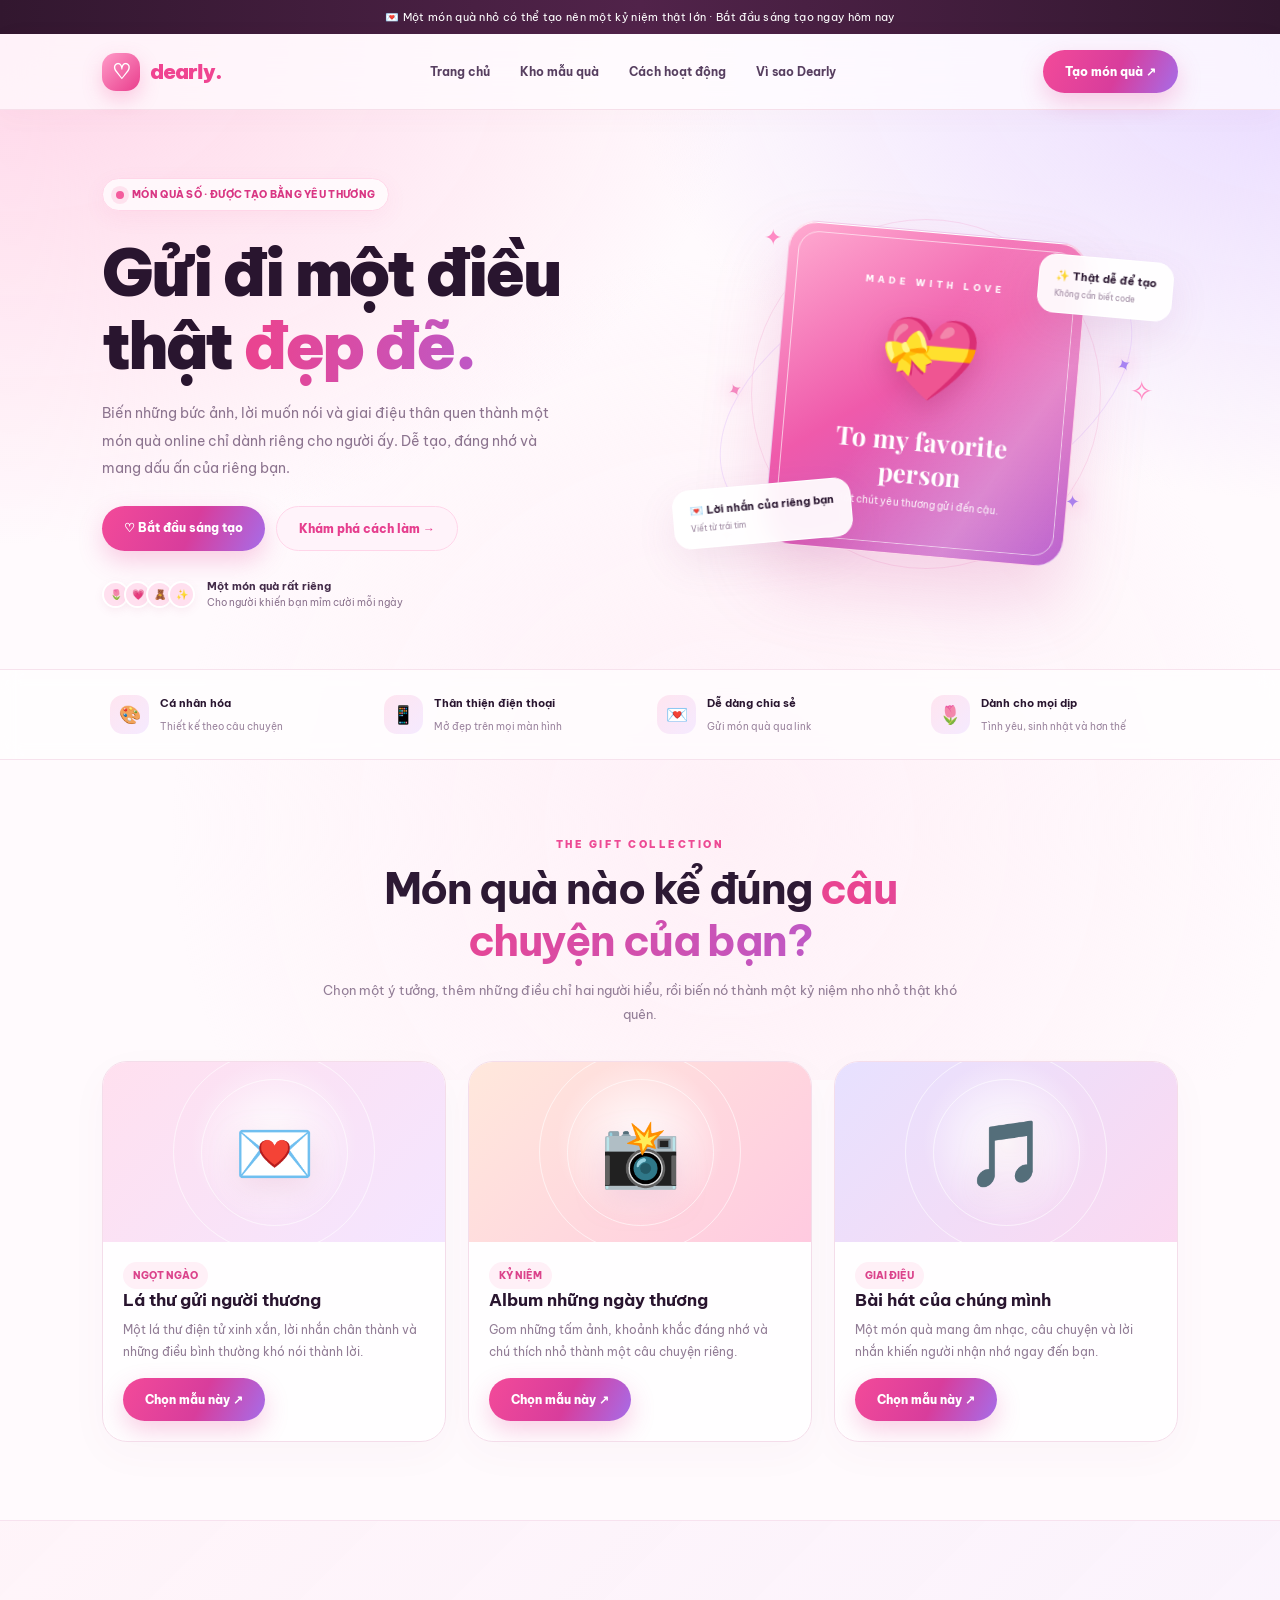
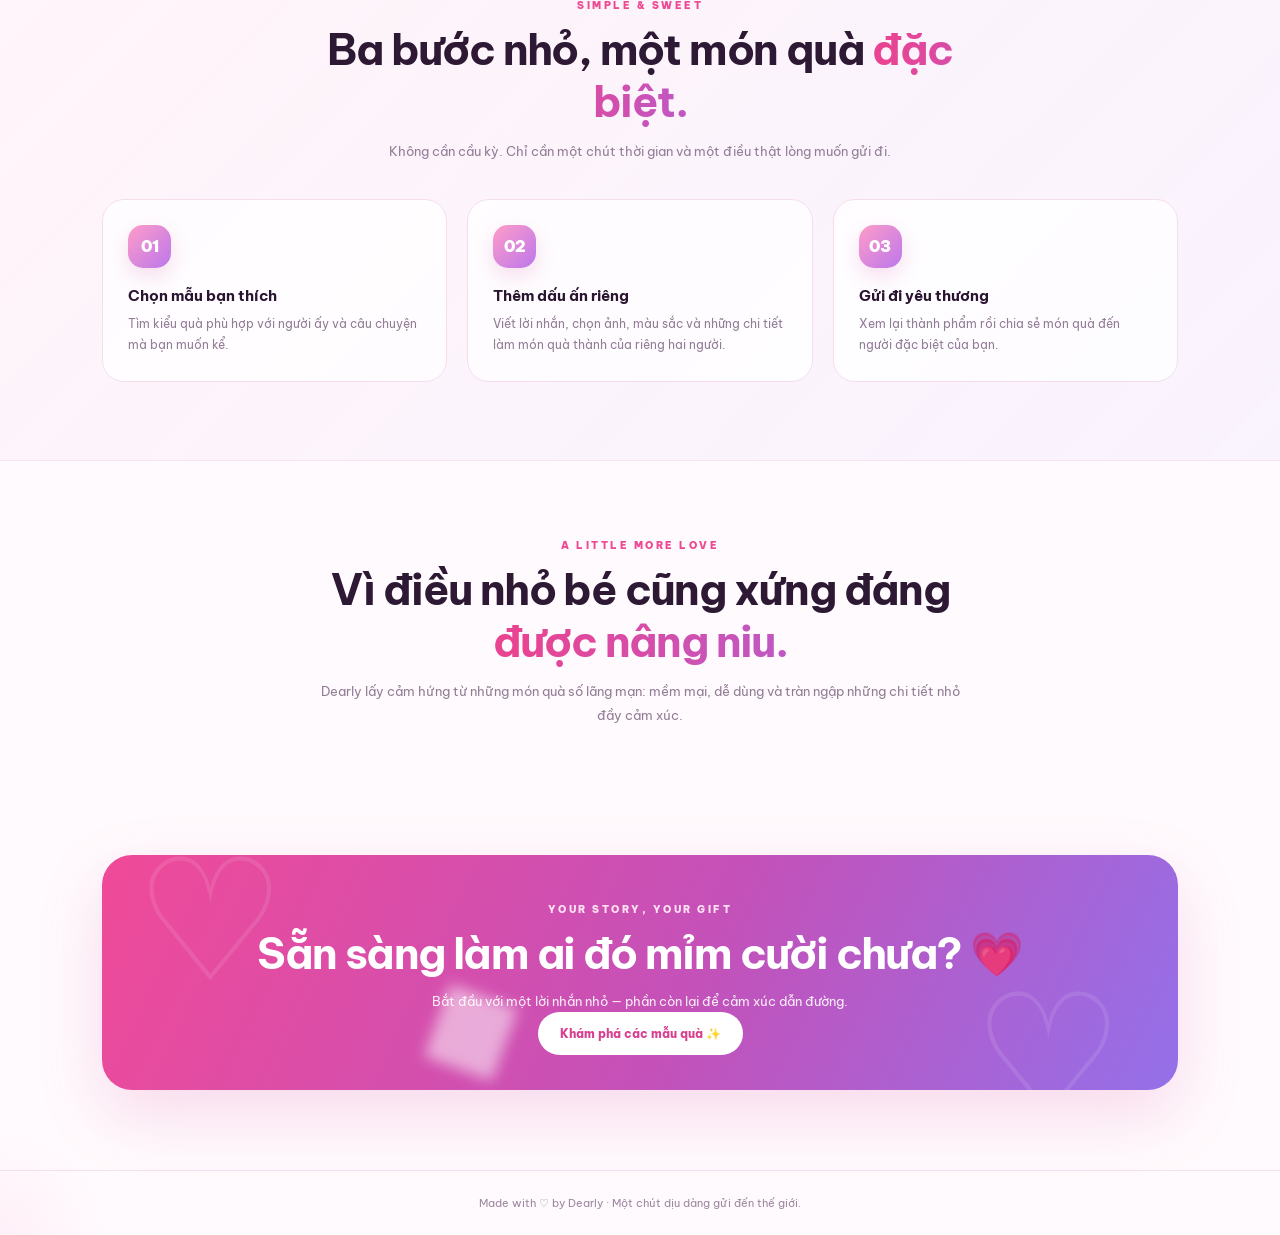
==== commit 1fad28fb: "Update index.html" ====
--- a/index.html
+++ b/index.html
@@ -1,437 +1,935 @@
+
 <!DOCTYPE html>
 <html lang="vi">
 <head>
 <meta charset="UTF-8">
-<meta name="viewport" content="width=device-width, initial-scale=1">
-<meta name="theme-color" content="#fff8fb">
-<meta name="description" content="Tạo món quà kỹ thuật số độc đáo bằng ảnh, lời chúc và những hiệu ứng đầy cảm xúc.">
-<title>HanTlove — Gửi đi một điều thật đẹp</title>
+<meta name="viewport" content="width=device-width, initial-scale=1.0">
+<meta name="theme-color" content="#fff5fb">
+<title>Dearly — Gửi đi một điều thật đẹp</title>
 <style>
-:root{
-  --ink:#281a2c;--muted:#817281;--pink:#e94f91;--pink-dark:#c93678;
-  --rose:#fff0f6;--lilac:#f1edff;--cream:#fffaf5;--line:#f0e5ec;
-  --white:#fff;--green:#18865b;--shadow:0 18px 55px rgba(83,37,66,.09);
-  --radius:24px;--max:1180px;
-}
-*{box-sizing:border-box}
-html{scroll-behavior:smooth;scroll-padding-top:92px}
-body{margin:0;color:var(--ink);background:#fffdfd;font-family:Inter,ui-sans-serif,system-ui,-apple-system,"Segoe UI",sans-serif;line-height:1.6}
-button,input{font:inherit}
-button,a{-webkit-tap-highlight-color:transparent}
-a{color:inherit;text-decoration:none}
-button{cursor:pointer}
-img{display:block;max-width:100%}
-.container{width:min(var(--max),calc(100% - 40px));margin:auto}
-.top-strip{background:#321e35;color:#fff4fa;text-align:center;padding:8px 14px;font-size:12px;letter-spacing:.15px}
-.top-strip strong{color:#ffb6d5}
-header{position:sticky;top:0;z-index:30;background:rgba(255,253,253,.88);backdrop-filter:blur(18px);border-bottom:1px solid rgba(240,229,236,.85)}
-.nav{height:76px;display:flex;align-items:center;justify-content:space-between;gap:24px}
-.brand{display:flex;align-items:center;gap:10px;font-size:23px;font-weight:850;letter-spacing:-1px}
-.brand-mark{display:grid;place-items:center;width:39px;height:39px;border-radius:14px;color:#fff;background:linear-gradient(140deg,#ff8ab9,#d94388);box-shadow:0 8px 20px #e94f9133;font-size:19px}
-.brand span:last-child{color:var(--pink)}
-.nav-links{display:flex;align-items:center;gap:29px;color:#665466;font-size:13px;font-weight:650}
-.nav-links a:hover{color:var(--pink)}
-.nav-actions{display:flex;gap:10px;align-items:center}
-.btn{border:1px solid var(--line);background:white;color:var(--ink);border-radius:999px;padding:12px 19px;font-size:13px;font-weight:750;display:inline-flex;align-items:center;justify-content:center;gap:8px;transition:transform .2s,box-shadow .2s,background .2s}
-.btn:hover{transform:translateY(-2px);box-shadow:0 9px 22px #4a233010}
-.btn-primary{background:var(--pink);color:white;border-color:var(--pink);box-shadow:0 9px 23px #e94f9128}
-.btn-primary:hover{background:var(--pink-dark);border-color:var(--pink-dark)}
-.btn-soft{background:#fff2f7;color:var(--pink-dark);border-color:#ffe0ed}
-.menu-btn{display:none;border:1px solid var(--line);background:white;border-radius:13px;width:43px;height:43px;font-size:20px;color:var(--ink)}
-.hero{position:relative;overflow:hidden;padding:76px 0 66px;background:radial-gradient(ellipse at 12% 15%,#ffe7f1 0,transparent 34%),radial-gradient(ellipse at 88% 10%,#eee7ff 0,transparent 33%),linear-gradient(180deg,#fffafc,#fffdfd)}
-.hero:before,.hero:after{content:"";position:absolute;border:1px solid #f6dce9;border-radius:50%;pointer-events:none}
-.hero:before{width:440px;height:440px;right:-240px;top:110px}
-.hero:after{width:300px;height:300px;left:-220px;bottom:-100px}
-.hero-grid{position:relative;z-index:1;display:grid;grid-template-columns:1.04fr .96fr;gap:65px;align-items:center}
-.eyebrow{display:inline-flex;align-items:center;gap:8px;background:#fff;border:1px solid #f7dbe8;color:#b83e76;border-radius:999px;padding:8px 13px;font-size:12px;font-weight:800;box-shadow:0 5px 18px #7e365b09}
-.eyebrow-dot{width:7px;height:7px;background:#ee6ca4;border-radius:50%;box-shadow:0 0 0 4px #ffe4ef}
-h1{font-size:clamp(43px,5.5vw,70px);letter-spacing:-3.5px;line-height:1.06;margin:22px 0 20px;font-weight:850}
-.gradient-text{background:linear-gradient(105deg,#df4788,#a477d9 80%);-webkit-background-clip:text;background-clip:text;color:transparent}
-.hero-copy>p{max-width:520px;color:var(--muted);font-size:16px;line-height:1.85;margin:0 0 28px}
-.hero-actions{display:flex;flex-wrap:wrap;gap:11px}
-.hero-proof{display:flex;align-items:center;gap:13px;margin-top:30px;color:#796a79;font-size:12px}
-.avatars{display:flex;padding-left:4px}
-.avatar{width:29px;height:29px;border:2px solid white;border-radius:50%;display:grid;place-items:center;margin-left:-5px;font-size:13px;background:#ffe3ef}
-.hero-proof strong{color:var(--ink)}
-.hero-art{min-height:430px;position:relative;display:grid;place-items:center}
-.art-glow{position:absolute;width:330px;height:330px;border-radius:50%;background:linear-gradient(135deg,#ffd7e8,#e4d9ff);filter:blur(1px);opacity:.85}
-.gift-envelope{position:relative;width:min(100%,350px);height:390px;border:7px solid rgba(255,255,255,.8);border-radius:28px;background:linear-gradient(150deg,#ffb4d0,#e85c99 58%,#a85fbb);box-shadow:0 30px 80px #bd579b30;transform:rotate(3deg);overflow:hidden}
-.gift-envelope:before{content:"";position:absolute;inset:14px;border:1px solid #ffffff88;border-radius:18px}
-.gift-spark{position:absolute;color:#fff8df;font-size:23px}
-.s1{top:36px;left:35px}.s2{top:67px;right:38px;font-size:16px}.s3{bottom:67px;left:44px;font-size:17px}
-.gift-center{position:absolute;inset:0;display:flex;flex-direction:column;align-items:center;justify-content:center;text-align:center;color:white;padding:32px}
-.gift-center small{letter-spacing:3px;font-size:10px;font-weight:800}
-.gift-heart{font-size:93px;line-height:1.35;filter:drop-shadow(0 12px 20px #8e245b44);animation:heartbeat 2.2s ease-in-out infinite}
-.gift-center h3{font-family:Georgia,serif;font-weight:500;font-size:27px;margin:5px 0}
-.gift-center p{font-size:12px;color:#fff2f7;margin:0}
-.float-card{position:absolute;z-index:2;background:#fff;border:1px solid #f5e6ee;border-radius:17px;padding:13px 16px;box-shadow:var(--shadow);font-size:12px}
-.float-card strong{display:block;font-size:13px}
-.float-card span{color:var(--muted)}
-.float-one{left:-6px;bottom:42px;transform:rotate(-4deg)}
-.float-two{right:-5px;top:43px;transform:rotate(4deg)}
-.float-icon{display:inline-grid;place-items:center;width:29px;height:29px;border-radius:10px;background:#fff0f6;margin-right:8px;float:left}
-@keyframes heartbeat{0%,100%{transform:scale(1)}50%{transform:scale(1.07)}}
-.trust-bar{border-top:1px solid #f4e8ef;border-bottom:1px solid #f4e8ef;background:#fff;padding:20px 0}
-.trust-grid{display:grid;grid-template-columns:repeat(4,1fr);gap:15px}
-.trust-item{display:flex;justify-content:center;align-items:center;gap:10px;color:#766879;font-size:12px}
-.trust-item b{display:block;color:var(--ink);font-size:13px}
-.trust-icon{width:39px;height:39px;border-radius:13px;background:#fff0f6;display:grid;place-items:center;font-size:18px}
-.section{padding:88px 0}
-.section-soft{background:#fff8fb}
-.section-head{display:flex;justify-content:space-between;align-items:end;gap:20px;margin-bottom:30px}
-.section-kicker{font-size:11px;text-transform:uppercase;letter-spacing:2px;font-weight:850;color:var(--pink);margin-bottom:9px}
-h2{font-size:clamp(29px,4vw,42px);letter-spacing:-1.6px;line-height:1.2;margin:0 0 10px}
-.section-head p,.center-head p{margin:0;color:var(--muted);font-size:14px}
-.center-head{text-align:center;max-width:660px;margin:0 auto 35px}
-.center-head .section-kicker{margin-bottom:10px}
-.search-row{display:flex;gap:12px;margin:0 0 17px}
-.searchbox{position:relative;flex:1}
-.searchbox span{position:absolute;left:16px;top:50%;transform:translateY(-50%);font-size:17px;color:#9b8b9b}
-.searchbox input{width:100%;height:48px;border:1px solid var(--line);border-radius:14px;background:white;padding:0 15px 0 45px;outline:none;color:var(--ink)}
-.searchbox input:focus{border-color:#e9a1c3;box-shadow:0 0 0 3px #e94f9110}
-.filter-row{display:flex;gap:8px;flex-wrap:wrap;margin-bottom:28px}
-.filter{border:1px solid var(--line);background:white;color:#6d5e6e;border-radius:999px;padding:9px 14px;font-size:12px;font-weight:750;transition:.2s}
-.filter:hover,.filter.active{background:var(--ink);border-color:var(--ink);color:white}
-.result-count{font-size:12px;color:var(--muted);margin-bottom:15px}
-.product-grid{display:grid;grid-template-columns:repeat(3,minmax(0,1fr));gap:22px}
-.product-card{border:1px solid var(--line);border-radius:20px;background:white;overflow:hidden;transition:transform .25s,box-shadow .25s,border-color .25s}
-.product-card:hover{transform:translateY(-5px);box-shadow:0 20px 45px #552b4212;border-color:#f0ccdd}
-.product-art{height:205px;position:relative;display:grid;place-items:center;overflow:hidden}
-.product-art:before,.product-art:after{content:"";position:absolute;border-radius:50%;border:1px solid #ffffff5c}
-.product-art:before{width:210px;height:210px}
-.product-art:after{width:150px;height:150px}
-.art-valentine{background:radial-gradient(circle at 50% 35%,#f99ac2,#9d3b72 60%,#4b244d)}
-.art-garden{background:radial-gradient(circle at 50% 40%,#f9d5a8,#b87377 60%,#52304e)}
-.art-galaxy{background:radial-gradient(circle at 50% 40%,#a79aff,#423c94 45%,#171b4c)}
-.art-birthday{background:radial-gradient(circle at 50% 35%,#ffd8a4,#ed8c93 52%,#76416e)}
-.art-letter{background:radial-gradient(circle at 50% 40%,#fff0cb,#e8a5bb 60%,#9c527e)}
-.art-memory{background:radial-gradient(circle at 50% 40%,#a9e2d0,#5e9eac 60%,#31516f)}
-.art-emoji{position:relative;z-index:1;font-size:78px;filter:drop-shadow(0 12px 16px #34133040);transition:transform .3s}
-.product-card:hover .art-emoji{transform:scale(1.08) rotate(-4deg)}
-.product-badge{position:absolute;top:14px;left:14px;z-index:2;background:#fff;color:#4c3447;border-radius:999px;padding:6px 10px;font-size:10px;font-weight:850;box-shadow:0 5px 15px #27122212}
-.product-badge.free{color:#16734c;background:#e9fff4}
-.product-body{padding:19px}
-.product-meta{display:flex;justify-content:space-between;align-items:center;gap:8px;margin-bottom:9px}
-.category-label{font-size:10px;letter-spacing:.8px;text-transform:uppercase;font-weight:850;color:var(--pink)}
-.price-label{font-size:11px;color:#6d5e6e;font-weight:800}
-.product-body h3{font-size:18px;letter-spacing:-.4px;margin:0 0 8px}
-.product-body p{font-size:12px;color:var(--muted);min-height:40px;margin:0 0 17px}
-.product-actions{display:flex;gap:8px}
-.product-actions .btn{flex:1;padding:10px 11px;font-size:11px}
-.product-actions .btn-primary{flex:1.1}
-.empty-state{grid-column:1/-1;text-align:center;padding:50px 15px;color:var(--muted);border:1px dashed var(--line);border-radius:18px;background:white}
-.steps-grid{display:grid;grid-template-columns:repeat(3,1fr);gap:23px}
-.step-card{padding:28px 25px;border:1px solid var(--line);border-radius:20px;background:white;position:relative}
-.step-number{font-size:12px;letter-spacing:1px;font-weight:900;color:#d65a91}
-.step-icon{width:55px;height:55px;display:grid;place-items:center;border-radius:17px;background:var(--rose);font-size:25px;margin:18px 0}
-.step-card h3{font-size:18px;margin:0 0 8px}
-.step-card p{font-size:13px;color:var(--muted);margin:0}
-.step-card:not(:last-child):after{content:"→";position:absolute;right:-22px;top:46px;color:#d6a0ba;font-size:23px;z-index:1}
-.feature-grid{display:grid;grid-template-columns:1fr 1fr;gap:22px}
-.feature-card{border-radius:24px;padding:30px;background:white;border:1px solid var(--line);min-height:230px;overflow:hidden;position:relative}
-.feature-card.pink-card{background:linear-gradient(135deg,#fff0f6,#fff9fc)}
-.feature-card.purple-card{background:linear-gradient(135deg,#f2edff,#fcfaff)}
-.feature-card h3{font-size:22px;margin:0 0 9px;letter-spacing:-.6px}
-.feature-card p{color:var(--muted);font-size:13px;max-width:350px;margin-bottom:20px}
-.feature-deco{position:absolute;right:20px;bottom:-14px;font-size:100px;opacity:.85;transform:rotate(-10deg)}
-.feature-card .btn{position:relative;z-index:1}
-.testimonial-grid{display:grid;grid-template-columns:repeat(3,1fr);gap:18px}
-.quote-card{padding:23px;border:1px solid var(--line);border-radius:18px;background:white}
-.stars{color:#f2a23a;letter-spacing:2px;font-size:13px;margin-bottom:12px}
-.quote-card p{font-size:13px;color:#665766;margin:0 0 18px}
-.quote-person{display:flex;align-items:center;gap:10px;font-weight:800;font-size:12px}
-.person-avatar{width:35px;height:35px;border-radius:50%;display:grid;place-items:center;background:#ffe3ef}
-.cta{padding:0 0 85px}
-.cta-box{position:relative;overflow:hidden;border-radius:30px;padding:55px 35px;text-align:center;color:white;background:linear-gradient(120deg,#d94286,#aa6bd1 75%,#8068ce)}
-.cta-box:before,.cta-box:after{content:"♡";position:absolute;color:#ffffff20;font-size:150px;line-height:1}
-.cta-box:before{left:25px;top:-28px;transform:rotate(-18deg)}
-.cta-box:after{right:25px;bottom:-48px;transform:rotate(18deg)}
-.cta-box h2{position:relative;font-size:clamp(29px,4vw,43px);margin-bottom:12px}
-.cta-box p{position:relative;color:#ffeff7;font-size:14px;margin:0 auto 24px;max-width:520px}
-.cta-box .btn{position:relative;background:white;color:#b73578;border-color:white}
-footer{border-top:1px solid var(--line);background:#fff;padding:37px 0 20px}
-.footer-main{display:flex;justify-content:space-between;gap:30px;padding-bottom:28px}
-.footer-about{max-width:350px}
-.footer-about p{color:var(--muted);font-size:12px;margin-top:13px}
-.footer-links{display:flex;gap:55px}
-.footer-col strong{display:block;font-size:12px;margin-bottom:11px}
-.footer-col a{display:block;font-size:12px;color:var(--muted);margin:7px 0}
-.footer-bottom{border-top:1px solid var(--line);padding-top:17px;display:flex;justify-content:space-between;gap:12px;color:#958695;font-size:11px}
-.modal-backdrop{position:fixed;inset:0;z-index:100;background:#2513268c;backdrop-filter:blur(5px);display:none;align-items:center;justify-content:center;padding:18px}
-.modal-backdrop.open{display:flex}
-.modal{width:min(540px,100%);max-height:90vh;overflow:auto;border-radius:23px;background:white;box-shadow:0 30px 100px #170b1a55}
-.modal-head{display:flex;justify-content:space-between;align-items:center;padding:19px 22px;border-bottom:1px solid var(--line)}
-.modal-head h3{margin:0;font-size:17px}
-.close-modal{width:34px;height:34px;border:0;background:#fff1f6;border-radius:50%;font-size:20px;color:#9a4771}
-.modal-content{padding:22px}
-.modal-art{height:180px;border-radius:16px;display:grid;place-items:center;font-size:75px;margin-bottom:18px}
-.modal-content p{font-size:13px;color:var(--muted);margin:10px 0 18px}
-.modal-note{background:#fff7fa;border:1px solid #f6e0eb;border-radius:12px;padding:13px;color:#8d647b;font-size:12px;margin-bottom:18px}
-.modal-actions{display:flex;gap:9px}
-.modal-actions .btn{flex:1}
-.toast{position:fixed;bottom:20px;left:50%;transform:translate(-50%,20px);z-index:150;padding:12px 17px;border-radius:12px;background:#302035;color:white;font-size:12px;opacity:0;pointer-events:none;transition:.25s;box-shadow:var(--shadow)}
-.toast.show{opacity:1;transform:translate(-50%,0)}
-@media(max-width:900px){
- .hero-grid{gap:25px}.product-grid{grid-template-columns:repeat(2,minmax(0,1fr))}
- .nav-links{gap:16px}.hero-art{min-height:390px}.gift-envelope{width:300px;height:355px}
- .trust-grid{grid-template-columns:repeat(2,1fr)}.trust-item{justify-content:flex-start}
-}
-@media(max-width:650px){
- .container{width:calc(100% - 28px)}
- .top-strip{font-size:10px}
- .nav{height:66px}.brand{font-size:21px}.nav-actions>.btn{display:none}
- .menu-btn{display:block}
- .nav-links{display:none;position:absolute;top:65px;left:14px;right:14px;background:white;border:1px solid var(--line);border-radius:16px;padding:17px;box-shadow:var(--shadow);flex-direction:column;align-items:stretch;gap:0}
- .nav-links.open{display:flex}.nav-links a{padding:10px 4px}
- .hero{padding:53px 0 42px}.hero-grid{grid-template-columns:1fr;gap:18px}
- .hero-copy{text-align:center}.hero-copy>p{font-size:14px;margin-inline:auto}
- h1{font-size:44px;letter-spacing:-2.3px}.hero-actions{justify-content:center}
- .hero-proof{justify-content:center}.hero-art{min-height:355px}
- .gift-envelope{width:270px;height:325px}.gift-heart{font-size:77px}.gift-center h3{font-size:24px}
- .float-one{left:0;bottom:16px}.float-two{right:0;top:13px}
- .trust-grid{gap:15px 10px}.trust-item{font-size:10px;gap:7px}.trust-item b{font-size:11px}
- .trust-icon{width:33px;height:33px;flex-shrink:0}
- .section{padding:62px 0}.section-head{display:block}.section-head>.btn{margin-top:17px}
- h2{font-size:32px}.search-row{display:block}.searchbox{margin-bottom:9px}
- .filter-row{flex-wrap:nowrap;overflow-x:auto;padding-bottom:8px}.filter{white-space:nowrap}
- .product-grid{grid-template-columns:1fr;gap:15px}.product-art{height:210px}
- .product-body p{min-height:0}.steps-grid{grid-template-columns:1fr;gap:13px}
- .step-card{padding:22px}.step-card:after{display:none}
- .feature-grid,.testimonial-grid{grid-template-columns:1fr}
- .feature-card{min-height:220px;padding:24px}.feature-deco{font-size:83px}
- .cta{padding-bottom:58px}.cta-box{padding:45px 19px;border-radius:22px}
- .cta-box:before{left:-15px}.cta-box:after{right:-15px}
- .footer-main{display:block}.footer-links{gap:35px;margin-top:25px}
- .footer-bottom{display:block}.footer-bottom span{display:block;margin-top:6px}
-}
-@media(prefers-reduced-motion:reduce){*,*:before,*:after{scroll-behavior:auto!important;animation:none!important;transition:none!important}}
+@import url('https://fonts.googleapis.com/css2?family=Be+Vietnam+Pro:wght@400;500;600;700;800;900&family=Playfair+Display:wght@600;700;800&display=swap');
+
+:root {
+  --pink: #f04491;
+  --pink2: #ff7bb7;
+  --purple: #a16ae8;
+  --ink: #29152f;
+  --muted: #806c88;
+}
+* { box-sizing: border-box; }
+html { scroll-behavior: smooth; scroll-padding-top: 90px; }
+body {
+  margin: 0;
+  color: var(--ink);
+  font-family: 'Be Vietnam Pro', sans-serif;
+  background: #fffafd;
+  overflow-x: hidden;
+}
+body:before {
+  content: "";
+  position: fixed;
+  inset: -20%;
+  z-index: -3;
+  background:
+    radial-gradient(ellipse at 15% 18%, #ffd6e8 0, transparent 34%),
+    radial-gradient(ellipse at 88% 18%, #e8d9ff 0, transparent 31%),
+    radial-gradient(ellipse at 55% 80%, #fff0f7 0, transparent 40%);
+  animation: bgDrift 16s ease-in-out infinite alternate;
+}
+@keyframes bgDrift {
+  to { transform: translate3d(2%,-2%,0) scale(1.05); filter: hue-rotate(10deg); }
+}
+a { color: inherit; text-decoration: none; }
+button { font: inherit; cursor: pointer; }
+
+.topline {
+  height: 34px;
+  background: linear-gradient(90deg,#32172f,#51234a,#32172f);
+  color: white;
+  text-align: center;
+  font-size: 11px;
+  letter-spacing: .3px;
+  display: grid;
+  place-items: center;
+}
+.topline span { animation: softGlow 3s infinite; }
+
+header {
+  height: 76px;
+  position: sticky;
+  top: 0;
+  z-index: 20;
+  background: rgba(255,252,255,.72);
+  backdrop-filter: blur(20px);
+  border-bottom: 1px solid #f6dfea;
+  box-shadow: 0 5px 30px #9d3b6b08;
+}
+.nav {
+  max-width: 1120px;
+  height: 100%;
+  margin: auto;
+  padding: 0 22px;
+  display: flex;
+  align-items: center;
+  justify-content: space-between;
+}
+.brand {
+  display: flex;
+  align-items: center;
+  gap: 10px;
+  font-size: 21px;
+  font-weight: 900;
+  color: var(--pink);
+  letter-spacing: -1px;
+}
+.brand-icon {
+  width: 38px;
+  height: 38px;
+  display: grid;
+  place-items: center;
+  color: white;
+  border-radius: 14px;
+  background: linear-gradient(135deg,#ff9bc8,#e93e8d);
+  box-shadow: 0 8px 20px #f0449140;
+  animation: brandBeat 3s infinite;
+}
+@keyframes brandBeat {
+  0%,100% { transform: rotate(0) scale(1); }
+  50% { transform: rotate(-5deg) scale(1.07); }
+}
+.links {
+  display: flex;
+  align-items: center;
+  gap: 30px;
+  font-size: 12px;
+  font-weight: 700;
+  color: #573f60;
+}
+.links a { position: relative; transition: color .25s; }
+.links a:after {
+  content: "";
+  position: absolute;
+  left: 0;
+  bottom: -8px;
+  width: 0;
+  height: 2px;
+  background: linear-gradient(90deg,var(--pink),var(--purple));
+  transition: width .3s;
+}
+.links a:hover { color: var(--pink); }
+.links a:hover:after { width: 100%; }
+
+.btn {
+  position: relative;
+  isolation: isolate;
+  overflow: hidden;
+  border: 0;
+  border-radius: 999px;
+  padding: 14px 22px;
+  font-size: 12px;
+  font-weight: 800;
+  transition: transform .25s, box-shadow .25s;
+}
+.btn:before {
+  content: "";
+  position: absolute;
+  inset: -40% auto -40% -50%;
+  width: 35%;
+  transform: rotate(20deg);
+  background: #ffffff85;
+  filter: blur(7px);
+  z-index: -1;
+  transition: left .65s;
+}
+.btn:hover:before { left: 130%; }
+.btn:hover { transform: translateY(-3px); }
+.primary {
+  color: white;
+  background: linear-gradient(115deg,#f34a99,#d83d9c 55%,#a66de9);
+  box-shadow: 0 10px 25px #e9429740;
+}
+.primary:hover { box-shadow: 0 15px 35px #e9429765; }
+.secondary {
+  color: #e63e8e;
+  background: #fff3fa;
+  border: 1px solid #ffd5e9;
+}
+.menu-btn {
+  display: none;
+  background: white;
+  border: 1px solid #f4d8e8;
+  border-radius: 12px;
+  padding: 8px 12px;
+  color: var(--pink);
+}
+
+/* HERO */
+.hero {
+  position: relative;
+  min-height: 520px;
+  max-width: 1120px;
+  margin: auto;
+  padding: 68px 22px 60px;
+  display: grid;
+  grid-template-columns: 1.03fr .97fr;
+  align-items: center;
+  gap: 35px;
+}
+.hero-copy { position: relative; z-index: 2; }
+.eyebrow {
+  display: inline-flex;
+  align-items: center;
+  gap: 8px;
+  border: 1px solid #ffd6e8;
+  background: #ffffffb8;
+  border-radius: 999px;
+  padding: 9px 13px;
+  color: #d93683;
+  font-size: 10px;
+  font-weight: 800;
+  letter-spacing: .3px;
+  box-shadow: 0 6px 22px #f04c9410;
+  animation: rise .8s both;
+}
+.dot {
+  width: 8px;
+  height: 8px;
+  border-radius: 50%;
+  background: #f45c9d;
+  box-shadow: 0 0 0 5px #f45c9d22;
+  animation: pulse 1.6s infinite;
+}
+h1 {
+  font-size: clamp(42px,5.1vw,66px);
+  line-height: 1.12;
+  letter-spacing: -3.2px;
+  margin: 25px 0 18px;
+  font-weight: 900;
+  animation: rise .9s .08s both;
+}
+.gradient-text {
+  background: linear-gradient(100deg,#e94491 5%,#bd59c7 52%,#8d6ce7);
+  background-size: 200% auto;
+  color: transparent;
+  background-clip: text;
+  -webkit-background-clip: text;
+  animation: shineText 5s linear infinite;
+}
+@keyframes shineText { to { background-position: 200% center; } }
+.hero-copy p {
+  max-width: 475px;
+  color: #8c748f;
+  font-size: 14px;
+  line-height: 1.95;
+  margin: 0 0 24px;
+  animation: rise .9s .18s both;
+}
+.hero-actions {
+  display: flex;
+  gap: 11px;
+  flex-wrap: wrap;
+  animation: rise .9s .25s both;
+}
+.social-proof {
+  display: flex;
+  align-items: center;
+  gap: 12px;
+  margin-top: 28px;
+  font-size: 10px;
+  color: #8c748f;
+  animation: rise .9s .35s both;
+}
+.avatars { display: flex; }
+.avatars span {
+  width: 27px;
+  height: 27px;
+  display: grid;
+  place-items: center;
+  border: 2px solid white;
+  border-radius: 50%;
+  background: #ffe0ef;
+  margin-left: -5px;
+  box-shadow: 0 3px 8px #c65c8a16;
+}
+.avatars span:first-child { margin-left: 0; }
+.social-proof b {
+  display: block;
+  color: #432b49;
+  font-size: 11px;
+  margin-bottom: 3px;
+}
+
+/* 3D GIFT */
+.visual {
+  height: 405px;
+  position: relative;
+  display: grid;
+  place-items: center;
+  perspective: 1000px;
+}
+.orbit {
+  position: absolute;
+  border: 1px solid #f5a9d24c;
+  border-radius: 50%;
+  width: 350px;
+  height: 350px;
+  animation: spin 24s linear infinite;
+}
+.orbit:before,.orbit:after {
+  content: "✦";
+  position: absolute;
+  color: #f58ac1;
+  font-size: 18px;
+  top: 28px;
+  left: 40px;
+  text-shadow: 0 0 20px #ff5eaf;
+}
+.orbit:after {
+  top: auto;
+  left: auto;
+  right: 20px;
+  bottom: 55px;
+  color: #a786f5;
+}
+.orbit.two {
+  width: 440px;
+  height: 250px;
+  transform: rotate(-25deg);
+  border-color: #d8b4ff55;
+  animation: spinReverse 30s linear infinite;
+}
+@keyframes spin { to { transform: rotate(360deg); } }
+@keyframes spinReverse { to { transform: rotate(-385deg); } }
+
+.gift-card {
+  width: min(300px,75vw);
+  height: 325px;
+  position: relative;
+  border-radius: 28px;
+  padding: 24px;
+  color: white;
+  text-align: center;
+  display: flex;
+  flex-direction: column;
+  align-items: center;
+  justify-content: center;
+  background: linear-gradient(145deg,#ffacd1 0%,#ef5aab 45%,#b75cce 100%);
+  border: 1px solid #ffffffa8;
+  box-shadow: 0 35px 70px #d34c9d38,inset 0 1px 0 #fff;
+  transform: rotate(5deg);
+  transition: transform .18s ease-out;
+  transform-style: preserve-3d;
+  animation: cardFloat 5s ease-in-out infinite;
+}
+.gift-card:before {
+  content: "";
+  position: absolute;
+  inset: 9px;
+  border: 1px solid #ffffff9c;
+  border-radius: 21px;
+  pointer-events: none;
+}
+.gift-card:after {
+  content: "";
+  position: absolute;
+  inset: 0;
+  border-radius: 28px;
+  background: linear-gradient(120deg,transparent 25%,#ffffff45 43%,transparent 60%);
+  background-size: 220% 100%;
+  animation: cardShimmer 5s ease-in-out infinite;
+  pointer-events: none;
+}
+@keyframes cardFloat {
+  0%,100% { translate: 0 0; rotate: 0deg; }
+  50% { translate: 0 -12px; rotate: 1deg; }
+}
+@keyframes cardShimmer {
+  0%,35% { background-position: 150% 0; }
+  75%,100% { background-position: -80% 0; }
+}
+.mini-label {
+  font-size: 9px;
+  font-weight: 800;
+  letter-spacing: 4px;
+  margin-bottom: 20px;
+  opacity: .95;
+}
+.big-heart {
+  font-size: 78px;
+  filter: drop-shadow(0 12px 13px #9d235e45);
+  animation: heartBeat 1.9s infinite;
+  transform: translateZ(35px);
+}
+@keyframes heartBeat {
+  0%,100% { transform: scale(1) translateZ(35px); }
+  10%,30% { transform: scale(1.12) translateZ(35px); }
+  20%,40% { transform: scale(1) translateZ(35px); }
+}
+.card-title {
+  font: 700 25px 'Playfair Display',serif;
+  margin: 15px 0 7px;
+  transform: translateZ(24px);
+}
+.card-sub {
+  font-size: 10px;
+  opacity: .9;
+  transform: translateZ(18px);
+}
+.float-note {
+  position: absolute;
+  background: #ffffffeb;
+  backdrop-filter: blur(12px);
+  padding: 13px 16px;
+  border: 1px solid white;
+  border-radius: 17px;
+  box-shadow: 0 15px 40px #9e49851c;
+  font-size: 10px;
+  z-index: 3;
+  animation: noteFloat 4s ease-in-out infinite;
+}
+.float-note b { display: block; font-size: 11px; margin: 0 0 4px; }
+.float-note small { color: #9a849d; }
+.note-one { top: 67px; right: 1%; transform: rotate(5deg); }
+.note-two { bottom: 53px; left: 0; transform: rotate(-5deg); animation-delay: -2s; }
+@keyframes noteFloat {
+  0%,100% { translate: 0 0; }
+  50% { translate: 0 -10px; }
+}
+.spark { position: absolute; color: #ff8cc5; animation: sparkle 2.2s ease-in-out infinite; }
+.spark.s1 { top: 32px; left: 18%; font-size: 22px; }
+.spark.s2 { right: 5%; top: 45%; font-size: 28px; animation-delay: .7s; }
+.spark.s3 { left: 9%; bottom: 50px; font-size: 18px; animation-delay: 1.1s; }
+@keyframes sparkle {
+  0%,100% { opacity: .3; transform: scale(.7) rotate(0); }
+  50% { opacity: 1; transform: scale(1.2) rotate(35deg); filter: drop-shadow(0 0 10px #ff8cc5); }
+}
+
+/* FEATURES AND GIFT COLLECTION */
+.feature-strip {
+  border-block: 1px solid #f7e2ed;
+  background: #ffffffa3;
+  backdrop-filter: blur(10px);
+}
+.features {
+  max-width: 1120px;
+  margin: auto;
+  padding: 17px 22px;
+  display: grid;
+  grid-template-columns: repeat(4,1fr);
+  gap: 18px;
+}
+.feature {
+  display: flex;
+  align-items: center;
+  gap: 11px;
+  padding: 8px;
+  border-radius: 15px;
+  transition: background .25s,transform .25s;
+}
+.feature:hover { background: white; transform: translateY(-4px); }
+.feature-icon {
+  width: 39px;
+  height: 39px;
+  flex-shrink: 0;
+  display: grid;
+  place-items: center;
+  border-radius: 13px;
+  background: linear-gradient(135deg,#ffe5f0,#f5eaff);
+  font-size: 18px;
+}
+.feature b { font-size: 11px; display: block; margin-bottom: 4px; }
+.feature small { font-size: 10px; color: #9b849e; }
+.section { max-width: 1120px; margin: auto; padding: 78px 22px; }
+.section-head { text-align: center; max-width: 650px; margin: 0 auto 35px; }
+.kicker { font-size: 10px; font-weight: 900; color: #ed4a94; letter-spacing: 2.5px; text-transform: uppercase; }
+h2 { font-size: clamp(29px,4vw,43px); line-height: 1.2; letter-spacing: -1.6px; margin: 12px 0; color: #2d1934; }
+.section-head p { color: #927d96; font-size: 13px; line-height: 1.8; }
+.cards { display: grid; grid-template-columns: repeat(3,1fr); gap: 22px; }
+.gift-option {
+  border: 1px solid #f4ddea;
+  border-radius: 25px;
+  overflow: hidden;
+  background: #ffffffb8;
+  box-shadow: 0 12px 40px #7c3e6c08;
+  transition: transform .35s,box-shadow .35s,border-color .35s;
+  position: relative;
+}
+.gift-option:hover {
+  transform: translateY(-10px) rotateX(2deg);
+  box-shadow: 0 25px 60px #c65c8a22;
+  border-color: #f6b6d5;
+}
+.option-art {
+  height: 180px;
+  display: grid;
+  place-items: center;
+  position: relative;
+  overflow: hidden;
+  background: radial-gradient(circle at 50% 45%,#fff 0,transparent 42%),linear-gradient(135deg,#ffe0ef,#f4e5ff);
+}
+.option-art:before,.option-art:after {
+  content: "";
+  position: absolute;
+  width: 200px;
+  height: 200px;
+  border: 1px solid #fff9;
+  border-radius: 50%;
+  animation: spin 20s linear infinite;
+}
+.option-art:after { width: 145px; height: 145px; animation: spinReverse 17s linear infinite; }
+.option-emoji {
+  font-size: 65px;
+  filter: drop-shadow(0 10px 15px #c85e9a30);
+  transition: transform .4s;
+}
+.gift-option:hover .option-emoji { transform: scale(1.18) rotate(-8deg); }
+.option-content { padding: 20px; }
+.option-content h3 { font-size: 17px; margin: 0 0 8px; }
+.option-content p { font-size: 12px; line-height: 1.8; color: #927d96; margin: 0 0 16px; }
+.pill {
+  display: inline-block;
+  padding: 7px 10px;
+  border-radius: 999px;
+  background: #fff0f7;
+  color: #db438b;
+  font-size: 10px;
+  font-weight: 800;
+}
+
+/* HOW IT WORKS */
+.how {
+  background: linear-gradient(135deg,#fff2f8a8,#f6efff9c);
+  border-block: 1px solid #f7e2ef;
+}
+.steps { display: grid; grid-template-columns: repeat(3,1fr); gap: 20px; }
+.step {
+  padding: 25px;
+  border: 1px solid #f5ddec;
+  border-radius: 22px;
+  background: #ffffffb8;
+  transition: transform .3s,box-shadow .3s;
+}
+.step:hover { transform: translateY(-6px); box-shadow: 0 20px 40px #b74d8518; }
+.step-num {
+  width: 43px;
+  height: 43px;
+  display: grid;
+  place-items: center;
+  border-radius: 15px;
+  background: linear-gradient(135deg,#ff9cc8,#bc77ec);
+  color: white;
+  font-weight: 900;
+  box-shadow: 0 8px 20px #dd64ad33;
+}
+.step h3 { font-size: 15px; margin: 18px 0 8px; }
+.step p { font-size: 12px; color: #927d96; line-height: 1.8; margin: 0; }
+
+/* CALL TO ACTION */
+.cta {
+  max-width: 1076px;
+  margin: 15px auto 80px;
+  padding: 48px 28px;
+  border-radius: 30px;
+  position: relative;
+  overflow: hidden;
+  text-align: center;
+  color: white;
+  background: linear-gradient(115deg,#f04a98,#c451b9 55%,#9470e9);
+  box-shadow: 0 25px 65px #d64d9c2e;
+}
+.cta:before,.cta:after {
+  content: "♡";
+  position: absolute;
+  font-size: 170px;
+  opacity: .1;
+  animation: noteFloat 6s infinite;
+}
+.cta:before { left: 3%; top: -45px; }
+.cta:after { right: 5%; bottom: -70px; animation-delay: -3s; }
+.cta h2 { color: white; position: relative; }
+.cta p { font-size: 13px; opacity: .9; position: relative; }
+.cta .btn { margin-top: 12px; background: white; color: #d94091; position: relative; }
+footer { padding: 25px; text-align: center; color: #9c879f; font-size: 11px; border-top: 1px solid #f4dfeb; }
+
+/* SCROLL REVEAL + FLOATING PARTICLES */
+.reveal {
+  opacity: 0;
+  transform: translateY(28px) scale(.985);
+  transition: opacity .75s ease,transform .75s cubic-bezier(.2,.8,.2,1);
+}
+.reveal.visible { opacity: 1; transform: translateY(0) scale(1); }
+.particle-layer { position: fixed; inset: 0; pointer-events: none; z-index: 30; overflow: hidden; }
+.particle {
+  position: absolute;
+  top: -40px;
+  opacity: .8;
+  animation: fall linear forwards;
+  filter: drop-shadow(0 3px 4px #e8529b26);
+}
+@keyframes fall {
+  to { transform: translate3d(var(--drift),110vh,0) rotate(720deg); opacity: .1; }
+}
+.cursor-glow {
+  position: fixed;
+  width: 220px;
+  height: 220px;
+  border-radius: 50%;
+  pointer-events: none;
+  z-index: -1;
+  background: radial-gradient(circle,#ffb9dd25,transparent 68%);
+  transform: translate(-50%,-50%);
+}
+.toast {
+  position: fixed;
+  left: 50%;
+  bottom: 25px;
+  transform: translate(-50%,30px);
+  opacity: 0;
+  pointer-events: none;
+  z-index: 50;
+  background: #32172f;
+  color: white;
+  padding: 13px 19px;
+  border-radius: 999px;
+  font-size: 12px;
+  box-shadow: 0 12px 30px #38162f35;
+  transition: .35s;
+}
+.toast.show { opacity: 1; transform: translate(-50%,0); }
+#topBtn {
+  position: fixed;
+  bottom: 24px;
+  right: 22px;
+  width: 43px;
+  height: 43px;
+  border: 0;
+  border-radius: 15px;
+  color: white;
+  background: linear-gradient(135deg,#f34a99,#a16ae8);
+  box-shadow: 0 8px 25px #d44c9c44;
+  opacity: 0;
+  pointer-events: none;
+  transform: translateY(10px);
+  transition: .3s;
+  z-index: 19;
+}
+#topBtn.show { opacity: 1; pointer-events: auto; transform: translateY(0); }
+
+@keyframes rise {
+  from { opacity: 0; transform: translateY(22px); }
+  to { opacity: 1; transform: translateY(0); }
+}
+@keyframes pulse { 50% { box-shadow: 0 0 0 8px #f45c9d08; } }
+@keyframes softGlow { 50% { text-shadow: 0 0 12px #ff9dd2; } }
+
+@media(max-width:800px) {
+  .links { gap: 14px; }
+  .links a { font-size: 11px; }
+  .nav>.btn { padding: 12px 15px; }
+  .hero { grid-template-columns: 1fr; text-align: center; padding-top: 50px; gap: 10px; }
+  .hero-copy p { margin-inline: auto; }
+  .hero-actions,.social-proof { justify-content: center; }
+  .visual { height: 380px; }
+  .features { grid-template-columns: repeat(2,1fr); }
+  .cards { gap: 14px; }
+  .option-art { height: 145px; }
+  .option-content { padding: 16px; }
+}
+@media(max-width:600px) {
+  .topline { font-size: 9px; padding: 0 8px; }
+  .nav { padding: 0 16px; }
+  .menu-btn { display: block; }
+  .links {
+    display: none;
+    position: absolute;
+    top: 76px;
+    left: 12px;
+    right: 12px;
+    padding: 18px;
+    background: #fffafef5;
+    border: 1px solid #f5ddeb;
+    border-radius: 18px;
+    box-shadow: 0 20px 50px #632b4c20;
+    flex-direction: column;
+    align-items: stretch;
+    gap: 18px;
+  }
+  .links.open { display: flex; }
+  .links a { font-size: 13px; padding: 4px; }
+  .nav>.btn { font-size: 10px; padding: 12px 14px; }
+  .hero { padding: 45px 18px 35px; }
+  h1 { letter-spacing: -2px; font-size: 43px; }
+  .hero-copy p { font-size: 12px; }
+  .visual { height: 350px; }
+  .gift-card { height: 290px; width: 255px; }
+  .card-title { font-size: 22px; }
+  .note-one { right: -2%; top: 40px; }
+  .note-two { left: -2%; bottom: 35px; }
+  .float-note { padding: 10px 12px; }
+  .features { padding: 12px; gap: 5px; }
+  .feature { gap: 8px; padding: 7px 4px; }
+  .feature-icon { width: 32px; height: 32px; font-size: 15px; }
+  .feature b { font-size: 10px; }
+  .feature small { font-size: 9px; }
+  .section { padding: 58px 17px; }
+  .cards,.steps { grid-template-columns: 1fr; }
+  .option-art { height: 175px; }
+  .cta { margin: 0 15px 55px; padding: 35px 20px; }
+  .cta h2 { font-size: 28px; }
+}
+@media(prefers-reduced-motion:reduce) {
+  *,*:before,*:after {
+    animation-duration: .01ms!important;
+    animation-iteration-count: 1!important;
+    scroll-behavior: auto!important;
+    transition-duration: .01ms!important;
+  }
+  .reveal { opacity: 1; transform: none; }
+}
 </style>
 </head>
 <body>
-<div class="top-strip">💌 Một món quà nhỏ có thể tạo nên <strong>một kỷ niệm thật lớn</strong> · Bắt đầu sáng tạo ngay hôm nay</div>
+<div class="topline"><span>💌 Một món quà nhỏ có thể tạo nên một kỷ niệm thật lớn · Bắt đầu sáng tạo ngay hôm nay</span></div>
+
 <header>
- <div class="container nav">
-  <a class="brand" href="#home" aria-label="Dearly trang chủ"><span class="brand-mark">♡</span><span>dearly<span>.</span></span></a>
-  <nav class="nav-links" id="navLinks">
-   <a href="#home">Trang chủ</a><a href="#gallery">Kho mẫu quà</a><a href="#how">Cách hoạt động</a><a href="#why">Vì sao Dearly</a>
-  </nav>
-  <div class="nav-actions"><a class="btn btn-primary" href="#gallery">Tạo món quà <span>↗</span></a><button class="menu-btn" id="menuBtn" aria-label="Mở menu" aria-expanded="false">☰</button></div>
- </div>
+<nav class="nav">
+  <a href="#home" class="brand"><span class="brand-icon">♡</span> dearly.</a>
+  <button class="menu-btn" id="menuBtn" aria-label="Mở menu">☰</button>
+  <div class="links" id="navLinks">
+    <a href="#home">Trang chủ</a>
+    <a href="#collection">Kho mẫu quà</a>
+    <a href="#how">Cách hoạt động</a>
+    <a href="#why">Vì sao Dearly</a>
+  </div>
+  <a class="btn primary" href="#collection">Tạo món quà ↗</a>
+</nav>
 </header>
 
 <main>
 <section class="hero" id="home">
- <div class="container hero-grid">
   <div class="hero-copy">
-   <span class="eyebrow"><span class="eyebrow-dot"></span> MÓN QUÀ SỐ · ĐƯỢC TẠO BẰNG YÊU THƯƠNG</span>
-   <h1>Gửi đi một điều<br>thật <span class="gradient-text">đẹp đẽ.</span></h1>
-   <p>Biến những bức ảnh, lời muốn nói và giai điệu thân quen thành một món quà online chỉ dành riêng cho người ấy. Dễ tạo, đáng nhớ và mang dấu ấn của riêng bạn.</p>
-   <div class="hero-actions"><a class="btn btn-primary" href="#gallery">♡ Bắt đầu sáng tạo</a><a class="btn btn-soft" href="#how">Khám phá cách làm <span>→</span></a></div>
-   <div class="hero-proof"><div class="avatars"><span class="avatar">🌷</span><span class="avatar">💗</span><span class="avatar">🧸</span><span class="avatar">✨</span></div><div><strong>Một món quà rất riêng</strong><br>Cho người khiến bạn mỉm cười mỗi ngày</div></div>
+    <div class="eyebrow"><span class="dot"></span> MÓN QUÀ SỐ · ĐƯỢC TẠO BẰNG YÊU THƯƠNG</div>
+    <h1>Gửi đi một điều<br>thật <span class="gradient-text">đẹp đẽ.</span></h1>
+    <p>Biến những bức ảnh, lời muốn nói và giai điệu thân quen thành một món quà online chỉ dành riêng cho người ấy. Dễ tạo, đáng nhớ và mang dấu ấn của riêng bạn.</p>
+    <div class="hero-actions">
+      <a class="btn primary" href="#collection">♡ Bắt đầu sáng tạo</a>
+      <a class="btn secondary" href="#how">Khám phá cách làm →</a>
+    </div>
+    <div class="social-proof">
+      <div class="avatars"><span>🌷</span><span>💗</span><span>🧸</span><span>✨</span></div>
+      <div><b>Một món quà rất riêng</b>Cho người khiến bạn mỉm cười mỗi ngày</div>
+    </div>
   </div>
-  <div class="hero-art" aria-label="Minh họa món quà tình yêu">
-   <div class="art-glow"></div>
-   <div class="gift-envelope"><span class="gift-spark s1">✦</span><span class="gift-spark s2">✧</span><span class="gift-spark s3">✦</span><div class="gift-center"><small>MADE WITH LOVE</small><div class="gift-heart">💝</div><h3>To my favorite person</h3><p>Một chút yêu thương gửi đến cậu.</p></div></div>
-   <div class="float-card float-one"><span class="float-icon">💌</span><strong>Lời nhắn của riêng bạn</strong><span>Viết từ trái tim</span></div>
-   <div class="float-card float-two"><span class="float-icon">✨</span><strong>Thật dễ để tạo</strong><span>Không cần biết code</span></div>
+
+  <div class="visual" id="visual">
+    <div class="orbit"></div>
+    <div class="orbit two"></div>
+    <span class="spark s1">✦</span>
+    <span class="spark s2">✧</span>
+    <span class="spark s3">✦</span>
+    <div class="gift-card" id="giftCard">
+      <div class="mini-label">MADE WITH LOVE</div>
+      <div class="big-heart">💝</div>
+      <div class="card-title">To my favorite person</div>
+      <div class="card-sub">Một chút yêu thương gửi đến cậu.</div>
+    </div>
+    <div class="float-note note-one"><b>✨ Thật dễ để tạo</b><small>Không cần biết code</small></div>
+    <div class="float-note note-two"><b>💌 Lời nhắn của riêng bạn</b><small>Viết từ trái tim</small></div>
   </div>
- </div>
 </section>
 
-<section class="trust-bar">
- <div class="container trust-grid">
-  <div class="trust-item"><span class="trust-icon">🎨</span><div><b>Cá nhân hóa</b>Thiết kế theo câu chuyện</div></div>
-  <div class="trust-item"><span class="trust-icon">📱</span><div><b>Thân thiện điện thoại</b>Mở đẹp trên mọi màn hình</div></div>
-  <div class="trust-item"><span class="trust-icon">💌</span><div><b>Dễ dàng chia sẻ</b>Gửi món quà qua link</div></div>
-  <div class="trust-item"><span class="trust-icon">🌷</span><div><b>Dành cho mọi dịp</b>Tình yêu, sinh nhật và hơn thế</div></div>
- </div>
+<div class="feature-strip">
+  <div class="features">
+    <div class="feature"><div class="feature-icon">🎨</div><div><b>Cá nhân hóa</b><small>Thiết kế theo câu chuyện</small></div></div>
+    <div class="feature"><div class="feature-icon">📱</div><div><b>Thân thiện điện thoại</b><small>Mở đẹp trên mọi màn hình</small></div></div>
+    <div class="feature"><div class="feature-icon">💌</div><div><b>Dễ dàng chia sẻ</b><small>Gửi món quà qua link</small></div></div>
+    <div class="feature"><div class="feature-icon">🌷</div><div><b>Dành cho mọi dịp</b><small>Tình yêu, sinh nhật và hơn thế</small></div></div>
+  </div>
+</div>
+
+<section class="section" id="collection">
+  <div class="section-head reveal">
+    <div class="kicker">THE GIFT COLLECTION</div>
+    <h2>Món quà nào kể đúng <span class="gradient-text">câu chuyện của bạn?</span></h2>
+    <p>Chọn một ý tưởng, thêm những điều chỉ hai người hiểu, rồi biến nó thành một kỷ niệm nho nhỏ thật khó quên.</p>
+  </div>
+  <div class="cards">
+    <article class="gift-option reveal">
+      <div class="option-art"><span class="option-emoji">💌</span></div>
+      <div class="option-content">
+        <span class="pill">NGỌT NGÀO</span>
+        <h3>Lá thư gửi người thương</h3>
+        <p>Một lá thư điện tử xinh xắn, lời nhắn chân thành và những điều bình thường khó nói thành lời.</p>
+        <button class="btn primary createBtn" data-type="Lá thư gửi người thương">Chọn mẫu này ↗</button>
+      </div>
+    </article>
+    <article class="gift-option reveal">
+      <div class="option-art" style="background:radial-gradient(circle at 50% 45%,#fff 0,transparent 42%),linear-gradient(135deg,#ffe8dc,#ffcae0)">
+        <span class="option-emoji">📸</span>
+      </div>
+      <div class="option-content">
+        <span class="pill">KỶ NIỆM</span>
+        <h3>Album những ngày thương</h3>
+        <p>Gom những tấm ảnh, khoảnh khắc đáng nhớ và chú thích nhỏ thành một câu chuyện riêng.</p>
+        <button class="btn primary createBtn" data-type="Album những ngày thương">Chọn mẫu này ↗</button>
+      </div>
+    </article>
+    <article class="gift-option reveal">
+      <div class="option-art" style="background:radial-gradient(circle at 50% 45%,#fff 0,transparent 42%),linear-gradient(135deg,#e7e1ff,#fbd9f1)">
+        <span class="option-emoji">🎵</span>
+      </div>
+      <div class="option-content">
+        <span class="pill">GIAI ĐIỆU</span>
+        <h3>Bài hát của chúng mình</h3>
+        <p>Một món quà mang âm nhạc, câu chuyện và lời nhắn khiến người nhận nhớ ngay đến bạn.</p>
+        <button class="btn primary createBtn" data-type="Bài hát của chúng mình">Chọn mẫu này ↗</button>
+      </div>
+    </article>
+  </div>
 </section>
 
-<section class="section" id="gallery">
- <div class="container">
-  <div class="section-head">
-   <div><div class="section-kicker">THE GIFT COLLECTION</div><h2>Món quà nào kể đúng <span class="gradient-text">câu chuyện của bạn?</span></h2><p>Chọn một ý tưởng, rồi biến nó thành điều thật đặc biệt.</p></div>
-   <a href="#how" class="btn">Cách tạo quà <span>→</span></a>
+<section class="how" id="how">
+  <div class="section">
+    <div class="section-head reveal">
+      <div class="kicker">SIMPLE & SWEET</div>
+      <h2>Ba bước nhỏ, một món quà <span class="gradient-text">đặc biệt.</span></h2>
+      <p>Không cần cầu kỳ. Chỉ cần một chút thời gian và một điều thật lòng muốn gửi đi.</p>
+    </div>
+    <div class="steps">
+      <div class="step reveal"><div class="step-num">01</div><h3>Chọn mẫu bạn thích</h3><p>Tìm kiểu quà phù hợp với người ấy và câu chuyện mà bạn muốn kể.</p></div>
+      <div class="step reveal"><div class="step-num">02</div><h3>Thêm dấu ấn riêng</h3><p>Viết lời nhắn, chọn ảnh, màu sắc và những chi tiết làm món quà thành của riêng hai người.</p></div>
+      <div class="step reveal"><div class="step-num">03</div><h3>Gửi đi yêu thương</h3><p>Xem lại thành phẩm rồi chia sẻ món quà đến người đặc biệt của bạn.</p></div>
+    </div>
   </div>
-  <div class="search-row"><div class="searchbox"><span>⌕</span><input id="searchInput" type="search" placeholder="Tìm mẫu quà: Valentine, sinh nhật, thiên hà..." aria-label="Tìm mẫu quà"></div><button class="btn btn-soft" id="clearSearch">Xóa tìm kiếm</button></div>
-  <div class="filter-row" id="filters">
-   <button class="filter active" data-filter="all">✦ Tất cả mẫu</button>
-   <button class="filter" data-filter="love">💗 Tình yêu</button>
-   <button class="filter" data-filter="birthday">🎂 Sinh nhật</button>
-   <button class="filter" data-filter="3d">🌌 3D & hiệu ứng</button>
-   <button class="filter" data-filter="letter">💌 Thư & lời chúc</button>
-   <button class="filter" data-filter="memory">🌷 Kỷ niệm</button>
+</section>
+
+<section class="section" id="why">
+  <div class="section-head reveal">
+    <div class="kicker">A LITTLE MORE LOVE</div>
+    <h2>Vì điều nhỏ bé cũng xứng đáng <span class="gradient-text">được nâng niu.</span></h2>
+    <p>Dearly lấy cảm hứng từ những món quà số lãng mạn: mềm mại, dễ dùng và tràn ngập những chi tiết nhỏ đầy cảm xúc.</p>
   </div>
-  <div class="result-count" id="resultCount">Đang hiển thị 6 ý tưởng quà tặng</div>
-  <div class="product-grid" id="productGrid">
-   <article class="product-card" data-category="love letter" data-name="bó hoa kỷ niệm lời chúc thư ảnh">
-    <div class="product-art art-valentine"><span class="product-badge free">Có mẫu miễn phí</span><span class="art-emoji">💐</span></div>
-    <div class="product-body"><div class="product-meta"><span class="category-label">Tình yêu · Kỷ niệm</span><span class="price-label">Miễn phí*</span></div><h3>Bó hoa kỷ niệm</h3><p>Bó hoa ảnh, lời chúc ngọt ngào và lá thư dành riêng cho người ấy.</p><div class="product-actions"><button class="btn btn-primary create-btn" data-id="flower">Tạo quà <span>↗</span></button><button class="btn preview-btn" data-id="flower">Xem mẫu</button></div></div>
-   </article>
-   <article class="product-card" data-category="birthday memory" data-name="sinh nhật bất ngờ bánh kem lời chúc">
-    <div class="product-art art-birthday"><span class="product-badge free">Dễ tùy chỉnh</span><span class="art-emoji">🎂</span></div>
-    <div class="product-body"><div class="product-meta"><span class="category-label">Sinh nhật</span><span class="price-label">Miễn phí*</span></div><h3>Sinh nhật bất ngờ</h3><p>Một tấm thiệp sinh nhật vui tươi với lời chúc, ảnh và những điều đáng nhớ.</p><div class="product-actions"><button class="btn btn-primary create-btn" data-id="birthday">Tạo quà <span>↗</span></button><button class="btn preview-btn" data-id="birthday">Xem mẫu</button></div></div>
-   </article>
-   <article class="product-card" data-category="love 3d" data-name="thiên hà tình yêu galaxy trái tim không gian">
-    <div class="product-art art-galaxy"><span class="product-badge">Hiệu ứng 3D</span><span class="art-emoji">🌌</span></div>
-    <div class="product-body"><div class="product-meta"><span class="category-label">3D · Tình yêu</span><span class="price-label">Tùy cấu hình</span></div><h3>Thiên hà tình yêu</h3><p>Không gian lung linh, ảnh kỷ niệm và những dòng chữ dành riêng cho hai người.</p><div class="product-actions"><button class="btn btn-primary create-btn" data-id="galaxy">Tạo quà <span>↗</span></button><button class="btn preview-btn" data-id="galaxy">Xem mẫu</button></div></div>
-   </article>
-   <article class="product-card" data-category="letter love" data-name="lá thư tình yêu lời nhắn thư bí mật">
-    <div class="product-art art-letter"><span class="product-badge free">Đơn giản & tinh tế</span><span class="art-emoji">💌</span></div>
-    <div class="product-body"><div class="product-meta"><span class="category-label">Thư & lời chúc</span><span class="price-label">Miễn phí*</span></div><h3>Lá thư bí mật</h3><p>Mở một lá thư dịu dàng, nơi bạn có thể nói những điều ngoài đời còn ngại ngùng.</p><div class="product-actions"><button class="btn btn-primary create-btn" data-id="letter">Tạo quà <span>↗</span></button><button class="btn preview-btn" data-id="letter">Xem mẫu</button></div></div>
-   </article>
-   <article class="product-card" data-category="memory 3d" data-name="album ảnh kỷ niệm quả cầu ảnh">
-    <div class="product-art art-garden"><span class="product-badge">Lưu giữ kỷ niệm</span><span class="art-emoji">📸</span></div>
-    <div class="product-body"><div class="product-meta"><span class="category-label">Kỷ niệm</span><span class="price-label">Tùy cấu hình</span></div><h3>Album của chúng mình</h3><p>Gom những khoảnh khắc yêu thích thành một món quà để cùng xem lại.</p><div class="product-actions"><button class="btn btn-primary create-btn" data-id="album">Tạo quà <span>↗</span></button><button class="btn preview-btn" data-id="album">Xem mẫu</button></div></div>
-   </article>
-   <article class="product-card" data-category="love 3d" data-name="trái tim 3d đếm ngày yêu tình yêu">
-    <div class="product-art art-memory"><span class="product-badge">Đầy cảm xúc</span><span class="art-emoji">💞</span></div>
-    <div class="product-body"><div class="product-meta"><span class="category-label">Tình yêu · 3D</span><span class="price-label">Tùy cấu hình</span></div><h3>Đếm ngày bên nhau</h3><p>Một góc nhỏ lưu dấu ngày đặc biệt và hành trình của hai người.</p><div class="product-actions"><button class="btn btn-primary create-btn" data-id="days">Tạo quà <span>↗</span></button><button class="btn preview-btn" data-id="days">Xem mẫu</button></div></div>
-   </article>
-  </div>
- </div>
 </section>
 
-<section class="section section-soft" id="how">
- <div class="container">
-  <div class="center-head"><div class="section-kicker">SIMPLE & SWEET</div><h2>Ba bước nhỏ, một món quà <span class="gradient-text">đáng nhớ</span></h2><p>Không cần thiết kế, không cần lập trình. Chỉ cần điều bạn muốn gửi gắm.</p></div>
-  <div class="steps-grid">
-   <article class="step-card"><span class="step-number">BƯỚC 01</span><div class="step-icon">🎁</div><h3>Chọn mẫu bạn thích</h3><p>Khám phá các ý tưởng theo dịp tặng quà và chọn phong cách hợp với người nhận.</p></article>
-   <article class="step-card"><span class="step-number">BƯỚC 02</span><div class="step-icon">📝</div><h3>Thêm dấu ấn riêng</h3><p>Viết lời nhắn, chọn ảnh và điều chỉnh nội dung để món quà mang câu chuyện của bạn.</p></article>
-   <article class="step-card"><span class="step-number">BƯỚC 03</span><div class="step-icon">💌</div><h3>Chia sẻ niềm vui</h3><p>Xem lại món quà rồi chia sẻ bằng đường link. Các tính năng tạo link thật sẽ cần hệ thống lưu trữ.</p></article>
-  </div>
- </div>
-</section>
-
-<section class="section" id="why">
- <div class="container">
-  <div class="center-head"><div class="section-kicker">MADE FOR YOUR MOMENTS</div><h2>Không chỉ là một đường link</h2><p>Đó là cách lưu giữ cảm xúc bằng một trải nghiệm nhỏ nhưng có ý nghĩa.</p></div>
-  <div class="feature-grid">
-   <article class="feature-card pink-card"><div class="section-kicker">YOUR STORY</div><h3>Mỗi món quà, một câu chuyện</h3><p>Thêm tên, ảnh, lời chúc và những chi tiết khiến người nhận biết món quà này được làm riêng cho họ.</p><a href="#gallery" class="btn btn-soft">Tìm mẫu phù hợp →</a><span class="feature-deco">💗</span></article>
-   <article class="feature-card purple-card"><div class="section-kicker">LITTLE DETAILS</div><h3>Những điều nhỏ tạo nên khác biệt</h3><p>Từ thiệp dịu dàng đến không gian 3D, hãy chọn trải nghiệm hợp với khoảnh khắc bạn muốn tạo ra.</p><a href="#gallery" class="btn">Khám phá bộ sưu tập →</a><span class="feature-deco">✨</span></article>
-  </div>
- </div>
-</section>
-
-<section class="section section-soft">
- <div class="container">
-  <div class="center-head"><div class="section-kicker">KIND WORDS</div><h2>Một chút yêu thương được trao đi</h2><p>Những món quà ý nghĩa bắt đầu từ sự chân thành.</p></div>
-  <div class="testimonial-grid">
-   <article class="quote-card"><div class="stars">★★★★★</div><p>“Mình muốn làm điều gì đó khác một tin nhắn bình thường. Một trang quà nhỏ có thể gom hết những lời mình muốn nói.”</p><div class="quote-person"><span class="person-avatar">🌷</span> Một người thích tạo bất ngờ</div></article>
-   <article class="quote-card"><div class="stars">★★★★★</div><p>“Ý tưởng rất dễ thương. Điều mình thích nhất là có thể chọn nội dung để món quà đúng với câu chuyện của hai đứa.”</p><div class="quote-person"><span class="person-avatar">💗</span> Một trái tim đang yêu</div></article>
-   <article class="quote-card"><div class="stars">★★★★★</div><p>“Không cần món quà thật đắt tiền. Đôi khi một lời nhắn được chuẩn bị cẩn thận đã đủ làm ai đó vui cả ngày.”</p><div class="quote-person"><span class="person-avatar">🧸</span> Người tin vào điều nhỏ bé</div></article>
-  </div>
- </div>
-</section>
-
-<section class="cta">
- <div class="container"><div class="cta-box"><h2>Điều đẹp đẽ nhất,<br>hãy gửi bằng cả trái tim.</h2><p>Chọn một mẫu quà và bắt đầu tạo nên khoảnh khắc đáng nhớ của riêng bạn.</p><a href="#gallery" class="btn">♡ Bắt đầu tạo quà</a></div></div>
+<section class="cta reveal">
+  <div class="kicker" style="color:#ffe1f2">YOUR STORY, YOUR GIFT</div>
+  <h2>Sẵn sàng làm ai đó mỉm cười chưa? 💗</h2>
+  <p>Bắt đầu với một lời nhắn nhỏ — phần còn lại để cảm xúc dẫn đường.</p>
+  <a class="btn" href="#collection">Khám phá các mẫu quà ✨</a>
 </section>
 </main>
 
-<footer>
- <div class="container">
-  <div class="footer-main">
-   <div class="footer-about"><a class="brand" href="#home"><span class="brand-mark">♡</span><span>dearly<span>.</span></span></a><p>Một không gian sáng tạo món quà kỹ thuật số, nơi ảnh, lời nhắn và kỷ niệm được gói ghém thành điều thật riêng tư.</p></div>
-   <div class="footer-links">
-    <div class="footer-col"><strong>Khám phá</strong><a href="#gallery">Kho mẫu quà</a><a href="#how">Cách hoạt động</a><a href="#why">Về Dearly</a></div>
-    <div class="footer-col"><strong>Hỗ trợ</strong><a href="#how">Hướng dẫn tạo quà</a><a href="#gallery">Tìm mẫu phù hợp</a><a href="#home">Lên đầu trang ↑</a></div>
-   </div>
-  </div>
-  <div class="footer-bottom"><span>© 2026 Dearly. Made with ♡</span><span>Giao diện mẫu độc lập, không phải website chính thức của DLove.</span></div>
- </div>
-</footer>
-
-<div class="modal-backdrop" id="modalBackdrop" role="dialog" aria-modal="true" aria-labelledby="modalTitle">
- <div class="modal">
-  <div class="modal-head"><h3 id="modalTitle">Xem mẫu quà</h3><button class="close-modal" id="closeModal" aria-label="Đóng">×</button></div>
-  <div class="modal-content">
-   <div class="modal-art art-valentine" id="modalArt">💝</div>
-   <div class="section-kicker" id="modalCategory">TÌNH YÊU</div>
-   <h2 id="modalProductName" style="font-size:26px">Bó hoa kỷ niệm</h2>
-   <p id="modalDescription">Một món quà được tạo riêng cho người ấy.</p>
-   <div class="modal-note">Đây là bản xem mẫu của giao diện. Để tạo website quà tặng có đường link riêng, cần bổ sung phần lưu dữ liệu và backend.</div>
-   <div class="modal-actions"><button class="btn" id="modalCloseBottom">Quay lại</button><button class="btn btn-primary" id="modalCreate">Bắt đầu tùy chỉnh ↗</button></div>
-  </div>
- </div>
-</div>
-<div class="toast" id="toast" role="status"></div>
+<footer>Made with ♡ by Dearly · Một chút dịu dàng gửi đến thế giới.</footer>
+<div class="particle-layer" id="particleLayer"></div>
+<div class="cursor-glow" id="cursorGlow"></div>
+<div class="toast" id="toast">💗 Đã chọn mẫu quà — tính năng tạo quà cần được kết nối thêm.</div>
+<button id="topBtn" aria-label="Lên đầu trang">↑</button>
 
 <script>
-const products={
- flower:{name:"Bó hoa kỷ niệm",category:"Tình yêu · Kỷ niệm",desc:"Bó hoa ảnh, lời chúc ngọt ngào và lá thư dành riêng cho người ấy.",emoji:"💐",art:"art-valentine"},
- birthday:{name:"Sinh nhật bất ngờ",category:"Sinh nhật",desc:"Thiệp sinh nhật vui tươi với lời chúc, ảnh và những điều đáng nhớ.",emoji:"🎂",art:"art-birthday"},
- galaxy:{name:"Thiên hà tình yêu",category:"3D · Tình yêu",desc:"Không gian lung linh, ảnh kỷ niệm và những dòng chữ dành riêng cho hai người.",emoji:"🌌",art:"art-galaxy"},
- letter:{name:"Lá thư bí mật",category:"Thư & lời chúc",desc:"Một lá thư dịu dàng, nơi bạn có thể nói những điều ngoài đời còn ngại ngùng.",emoji:"💌",art:"art-letter"},
- album:{name:"Album của chúng mình",category:"Kỷ niệm",desc:"Gom những khoảnh khắc yêu thích thành một món quà để cùng xem lại.",emoji:"📸",art:"art-garden"},
- days:{name:"Đếm ngày bên nhau",category:"Tình yêu · 3D",desc:"Một góc nhỏ lưu dấu ngày đặc biệt và hành trình của hai người.",emoji:"💞",art:"art-memory"}
-};
-let activeProduct="flower";
-const cards=[...document.querySelectorAll(".product-card")];
-const filterButtons=[...document.querySelectorAll(".filter")];
-const searchInput=document.getElementById("searchInput");
-const toastEl=document.getElementById("toast");
+const $ = s => document.querySelector(s);
+const $$ = s => document.querySelectorAll(s);
+
+// Menu trên điện thoại
+const menuBtn = $('#menuBtn');
+const navLinks = $('#navLinks');
+
+menuBtn.addEventListener('click', () => {
+  navLinks.classList.toggle('open');
+});
+navLinks.querySelectorAll('a').forEach(a => {
+  a.addEventListener('click', () => navLinks.classList.remove('open'));
+});
+
+// Hiện nội dung mượt khi cuộn đến
+const observer = new IntersectionObserver(entries => {
+  entries.forEach(e => {
+    if (e.isIntersecting) {
+      e.target.classList.add('visible');
+      observer.unobserve(e.target);
+    }
+  });
+}, { threshold: .13 });
+
+$$('.reveal').forEach(el => observer.observe(el));
+
+// Trái tim, cánh hoa và ánh sáng bay
+const layer = $('#particleLayer');
+const symbols = ['♡','✦','✧','🌸','♥'];
+
+function makeParticle() {
+  const p = document.createElement('span');
+  p.className = 'particle';
+  p.textContent = symbols[Math.floor(Math.random() * symbols.length)];
+  p.style.left = Math.random() * 100 + 'vw';
+  p.style.fontSize = (10 + Math.random() * 17) + 'px';
+  p.style.animationDuration = (7 + Math.random() * 8) + 's';
+  p.style.setProperty('--drift', (Math.random() * 180 - 90) + 'px');
+  p.style.color = ['#f45c9d','#bd7be8','#ff9dc9','#c9a0f4'][Math.floor(Math.random() * 4)];
+  layer.appendChild(p);
+  setTimeout(() => p.remove(), 16000);
+}
+
+let particleTimer = setInterval(makeParticle, 700);
+
+document.addEventListener('visibilitychange', () => {
+  if (document.hidden) {
+    clearInterval(particleTimer);
+  } else {
+    particleTimer = setInterval(makeParticle, 700);
+  }
+});
+
+// Thẻ quà 3D chuyển động theo chuột
+const visual = $('#visual');
+const card = $('#giftCard');
+
+visual.addEventListener('mousemove', e => {
+  if (innerWidth < 700) return;
+  const r = visual.getBoundingClientRect();
+  const x = (e.clientX - r.left) / r.width - .5;
+  const y = (e.clientY - r.top) / r.height - .5;
+  card.style.animation = 'none';
+  card.style.transform =
+    `rotateY(${x * 18}deg) rotateX(${-y * 15}deg) rotateZ(${5 + x * 3}deg) translateY(-4px)`;
+});
+
+visual.addEventListener('mouseleave', () => {
+  card.style.transform = '';
+  card.style.animation = 'cardFloat 5s ease-in-out infinite';
+});
+
+// Quầng sáng mềm di chuyển theo con trỏ
+const glow = $('#cursorGlow');
+
+window.addEventListener('pointermove', e => {
+  glow.style.left = e.clientX + 'px';
+  glow.style.top = e.clientY + 'px';
+}, { passive: true });
+
+// Demo chọn mẫu quà
+const toast = $('#toast');
 let toastTimer;
-function showToast(message){
- toastEl.textContent=message;toastEl.classList.add("show");
- clearTimeout(toastTimer);toastTimer=setTimeout(()=>toastEl.classList.remove("show"),3000);
-}
-function applyFilters(){
- const active=document.querySelector(".filter.active")?.dataset.filter||"all";
- const query=searchInput.value.trim().toLocaleLowerCase("vi");
- let count=0;
- cards.forEach(card=>{
-  const categories=card.dataset.category.split(" ");
-  const text=(card.dataset.name+" "+card.innerText).toLocaleLowerCase("vi");
-  const categoryMatch=active==="all"||categories.includes(active);
-  const searchMatch=!query||text.includes(query);
-  const visible=categoryMatch&&searchMatch;
-  card.classList.toggle("hidden",!visible);
-  if(visible)count++;
- });
- document.getElementById("resultCount").textContent=`Đang hiển thị ${count} ý tưởng quà tặng`;
- let empty=document.getElementById("emptyState");
- if(count===0&&!empty){
-  empty=document.createElement("div");empty.id="emptyState";empty.className="empty-state";
-  empty.innerHTML="<div style='font-size:32px;margin-bottom:8px'>🔎</div><strong>Chưa tìm thấy mẫu phù hợp</strong><p style='margin-top:6px'>Thử từ khóa khác hoặc chọn tất cả mẫu nhé.</p>";
-  document.getElementById("productGrid").appendChild(empty);
- }else if(count>0&&empty)empty.remove();
-}
-filterButtons.forEach(btn=>btn.addEventListener("click",()=>{
- filterButtons.forEach(b=>b.classList.toggle("active",b===btn));applyFilters();
-}));
-searchInput.addEventListener("input",applyFilters);
-document.getElementById("clearSearch").addEventListener("click",()=>{
- searchInput.value="";filterButtons.forEach(b=>b.classList.toggle("active",b.dataset.filter==="all"));applyFilters();searchInput.focus();
+
+$$('.createBtn').forEach(btn => {
+  btn.addEventListener('click', () => {
+    toast.textContent = '💗 Bạn đã chọn: ' + btn.dataset.type +
+      ' — phần tạo và lưu quà cần được kết nối thêm.';
+    toast.classList.add('show');
+    clearTimeout(toastTimer);
+    toastTimer = setTimeout(() => toast.classList.remove('show'), 3800);
+  });
 });
-const backdrop=document.getElementById("modalBackdrop");
-function openModal(id){
- const p=products[id];if(!p)return;activeProduct=id;
- document.getElementById("modalTitle").textContent="Xem mẫu quà";
- document.getElementById("modalProductName").textContent=p.name;
- document.getElementById("modalCategory").textContent=p.category.toUpperCase();
- document.getElementById("modalDescription").textContent=p.desc;
- const art=document.getElementById("modalArt");art.className="modal-art "+p.art;art.textContent=p.emoji;
- backdrop.classList.add("open");document.body.style.overflow="hidden";document.getElementById("closeModal").focus();
-}
-function closeModal(){backdrop.classList.remove("open");document.body.style.overflow=""}
-document.querySelectorAll(".preview-btn").forEach(btn=>btn.addEventListener("click",()=>openModal(btn.dataset.id)));
-document.querySelectorAll(".create-btn").forEach(btn=>btn.addEventListener("click",()=>openModal(btn.dataset.id)));
-document.getElementById("closeModal").addEventListener("click",closeModal);
-document.getElementById("modalCloseBottom").addEventListener("click",closeModal);
-backdrop.addEventListener("click",e=>{if(e.target===backdrop)closeModal()});
-document.addEventListener("keydown",e=>{if(e.key==="Escape")closeModal()});
-document.getElementById("modalCreate").addEventListener("click",()=>{
- closeModal();showToast("Bản demo giao diện: bước kế tiếp là xây dựng form cấu hình cho mẫu “"+products[activeProduct].name+"”.");
+
+// Nút trở về đầu trang
+const topBtn = $('#topBtn');
+
+window.addEventListener('scroll', () => {
+  topBtn.classList.toggle('show', window.scrollY > 450);
+}, { passive: true });
+
+topBtn.addEventListener('click', () => {
+  window.scrollTo({ top: 0, behavior: 'smooth' });
 });
-const menuBtn=document.getElementById("menuBtn"),navLinks=document.getElementById("navLinks");
-menuBtn.addEventListener("click",()=>{
- const open=navLinks.classList.toggle("open");menuBtn.setAttribute("aria-expanded",String(open));menuBtn.textContent=open?"×":"☰";
-});
-navLinks.querySelectorAll("a").forEach(a=>a.addEventListener("click",()=>{
- navLinks.classList.remove("open");menuBtn.setAttribute("aria-expanded","false");menuBtn.textContent="☰";
-}));
-applyFilters();
 </script>
 </body>
 </html>
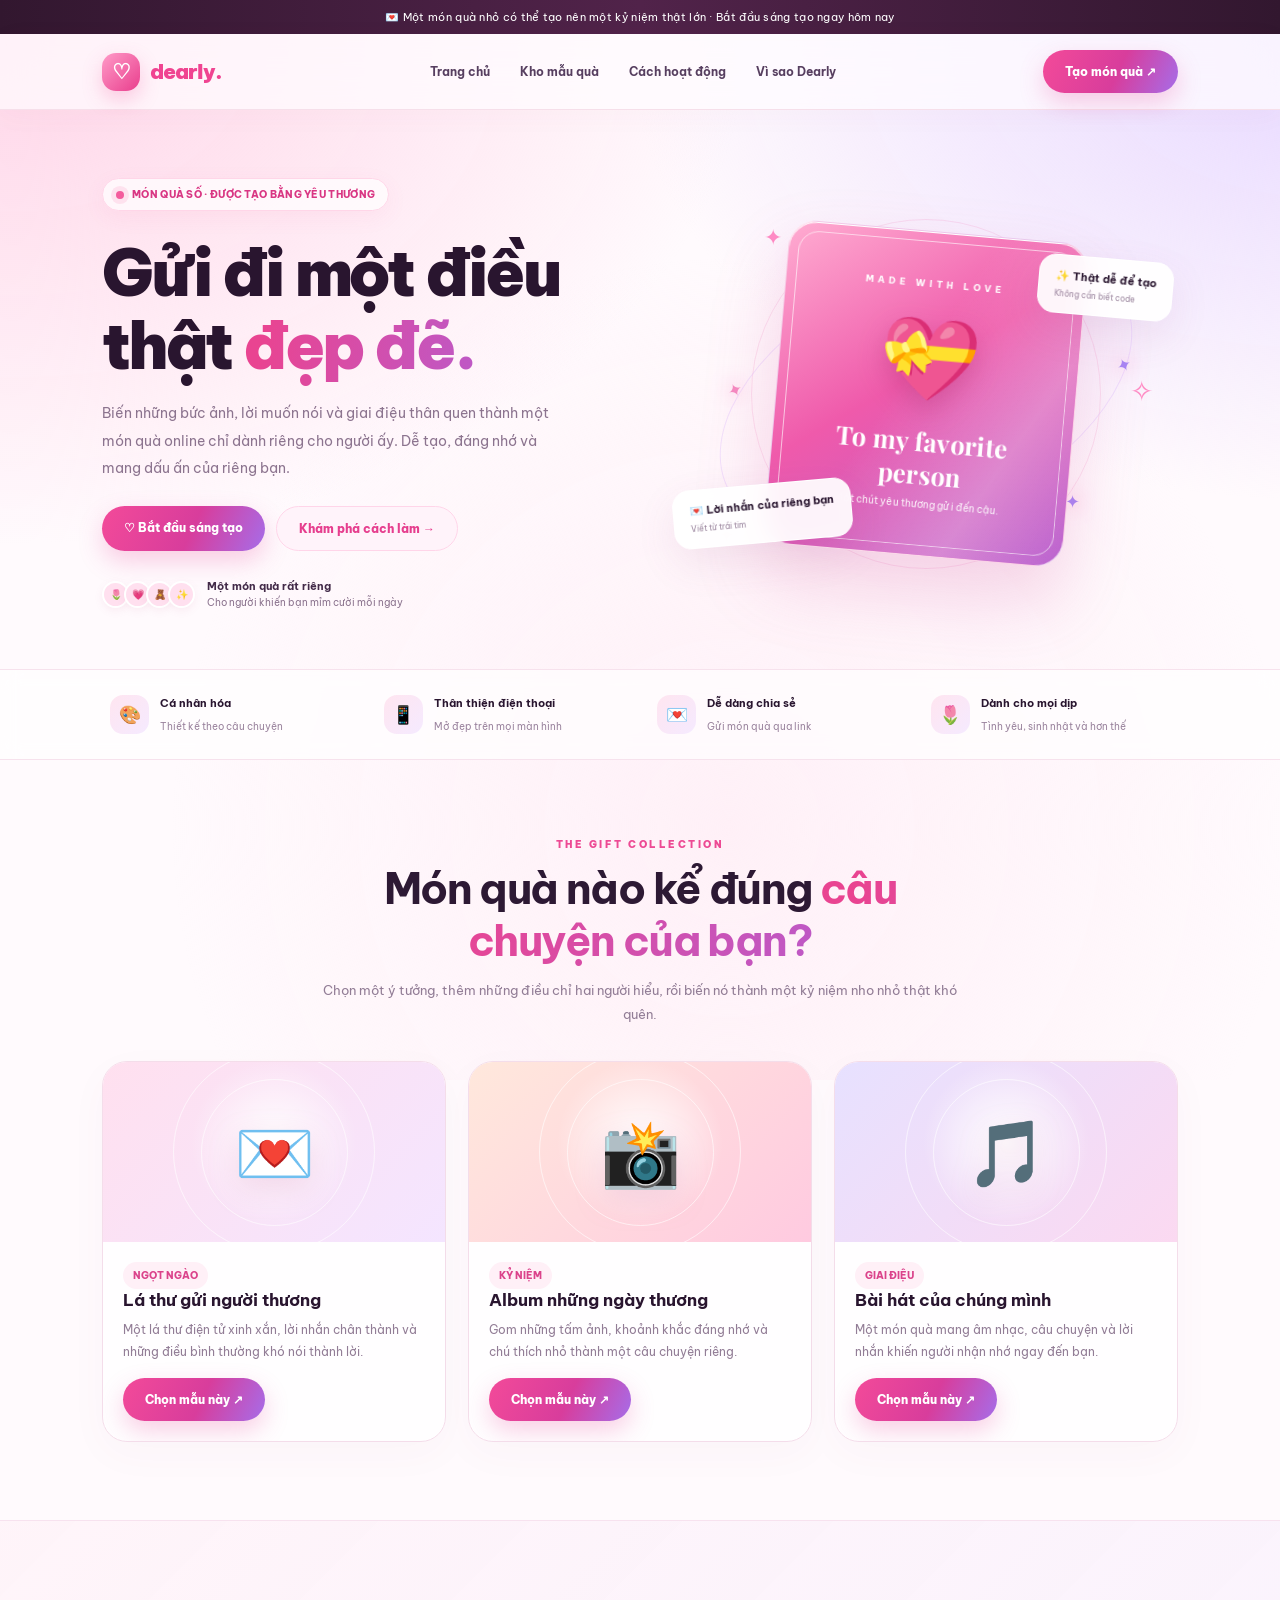
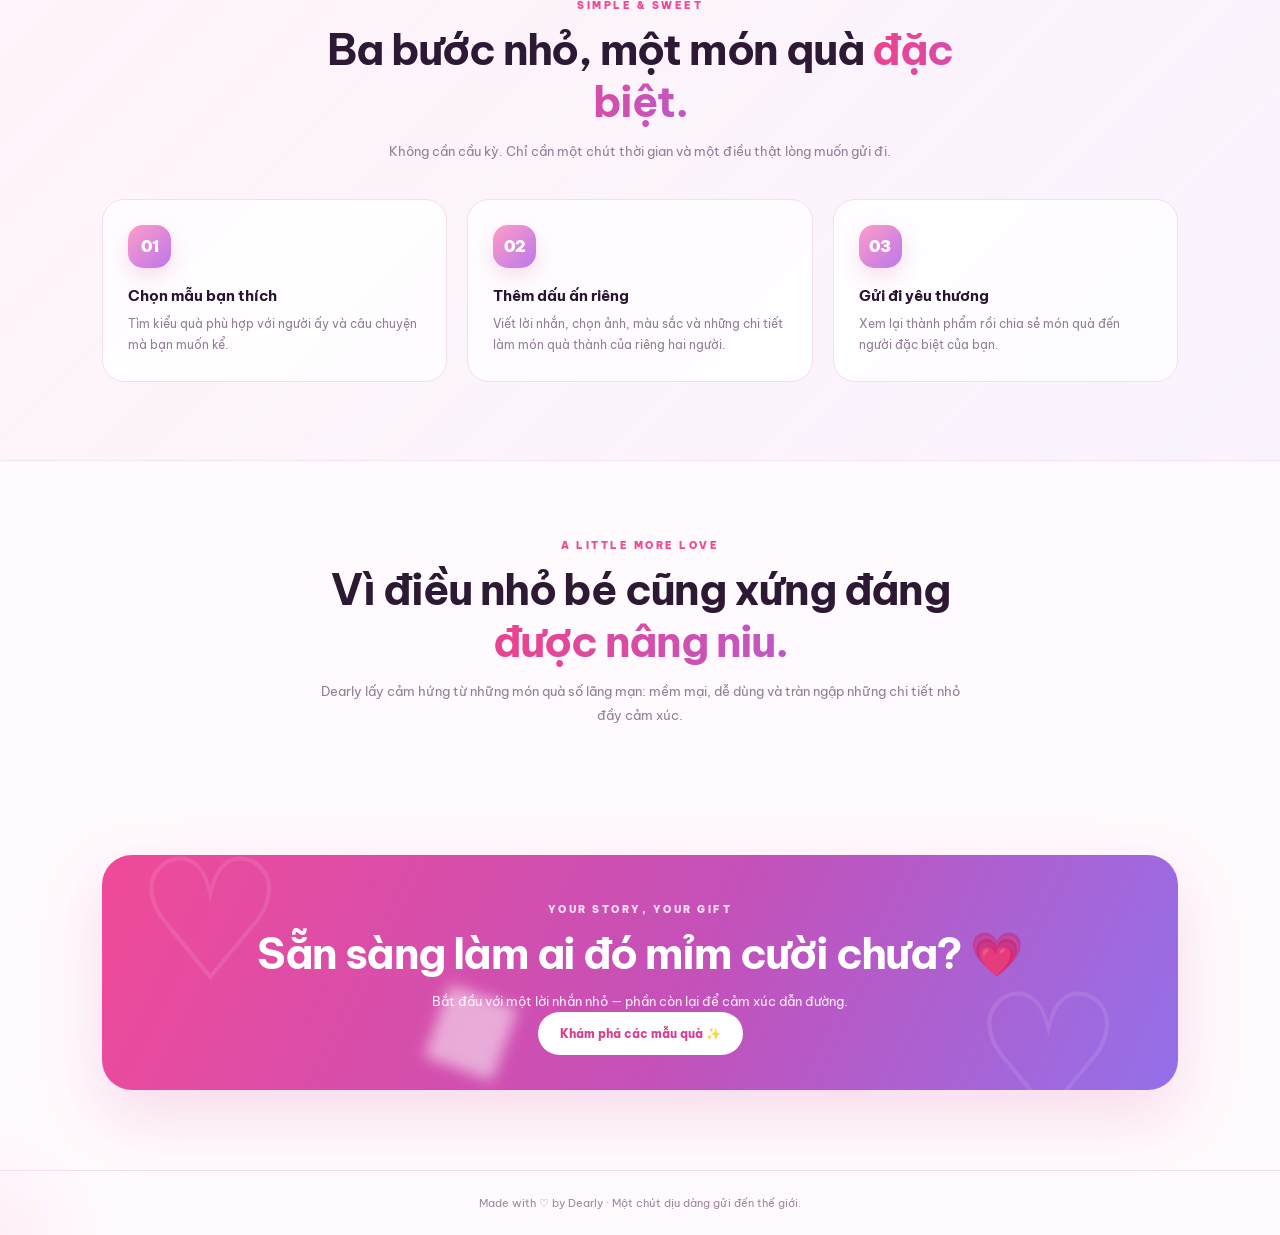
==== commit fbf1e7a7: "Update index.html" ====
--- a/index.html
+++ b/index.html
@@ -1,11 +1,10 @@
-
 <!DOCTYPE html>
 <html lang="vi">
 <head>
 <meta charset="UTF-8">
 <meta name="viewport" content="width=device-width, initial-scale=1.0">
 <meta name="theme-color" content="#fff5fb">
-<title>Dearly — Gửi đi một điều thật đẹp</title>
+<title>HanLoveThuy — Gửi đi một điều thật đẹp</title>
 <style>
 @import url('https://fonts.googleapis.com/css2?family=Be+Vietnam+Pro:wght@400;500;600;700;800;900&family=Playfair+Display:wght@600;700;800&display=swap');
 
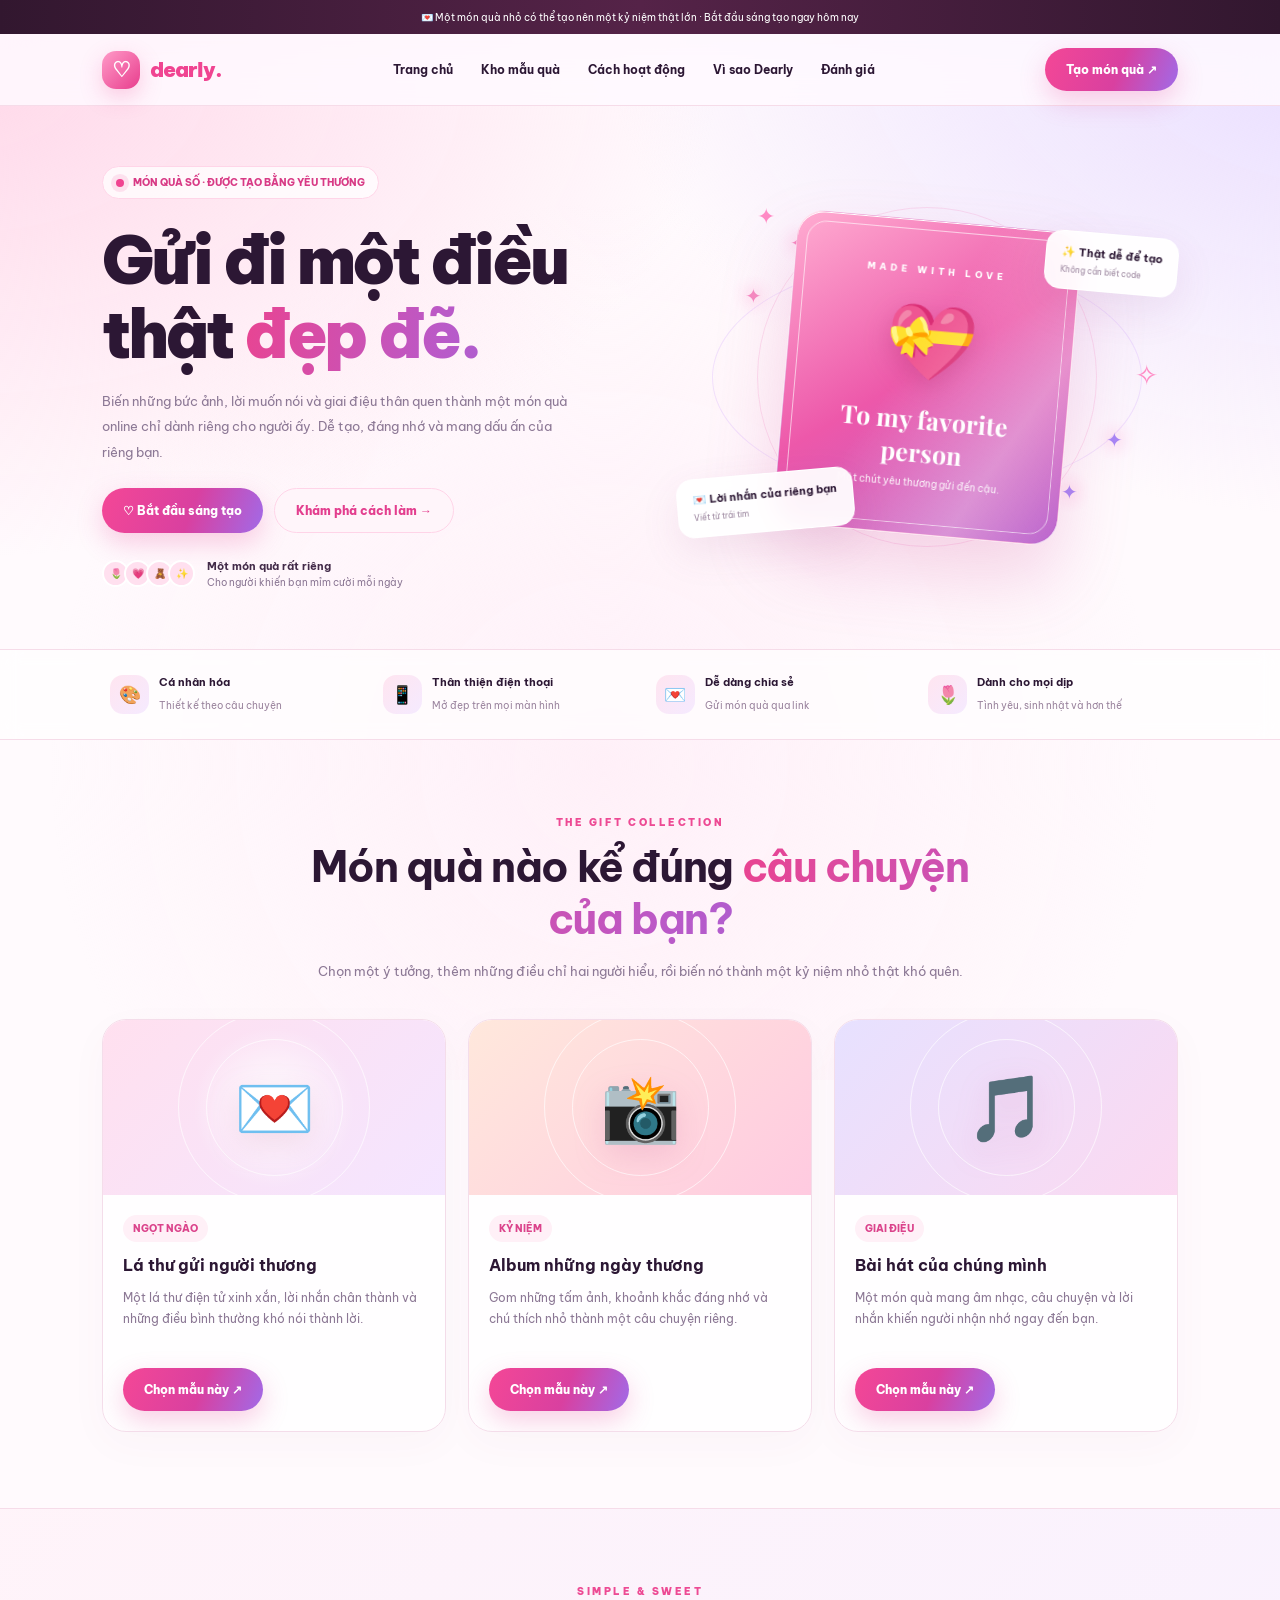
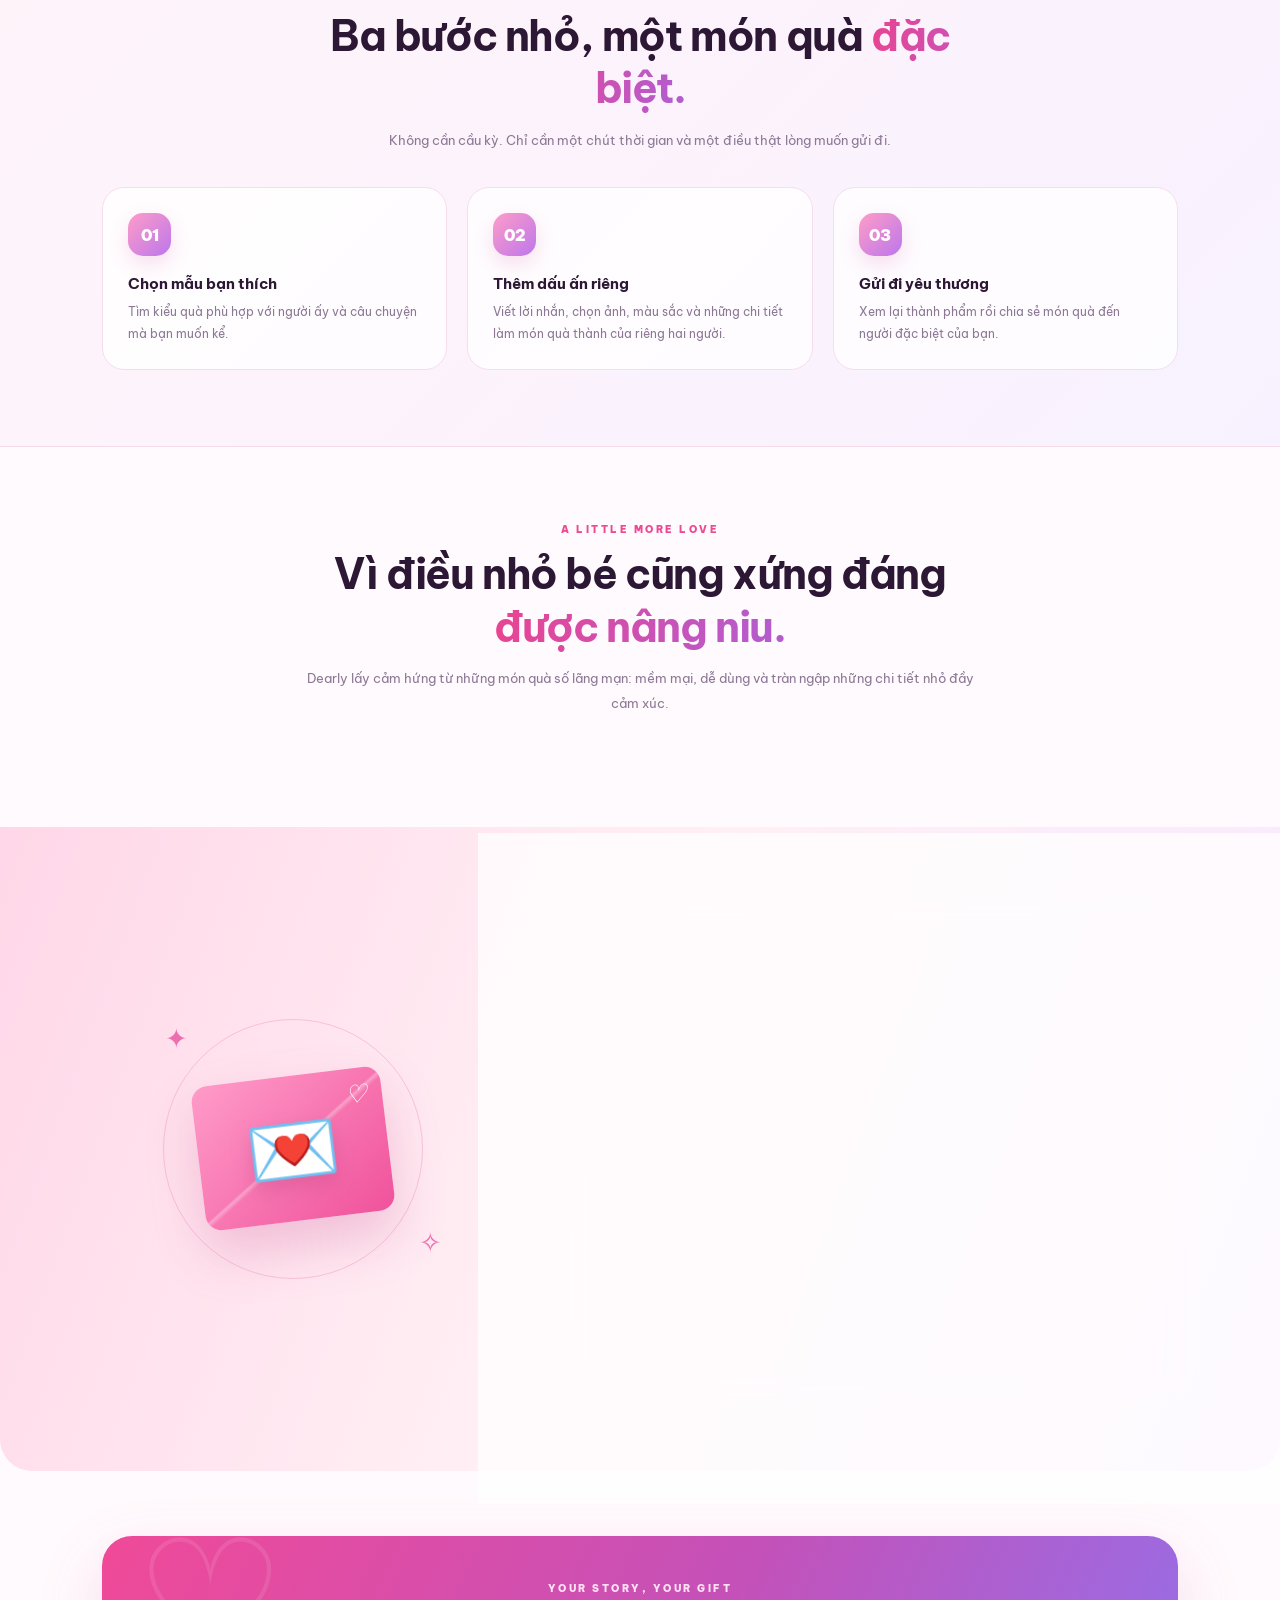
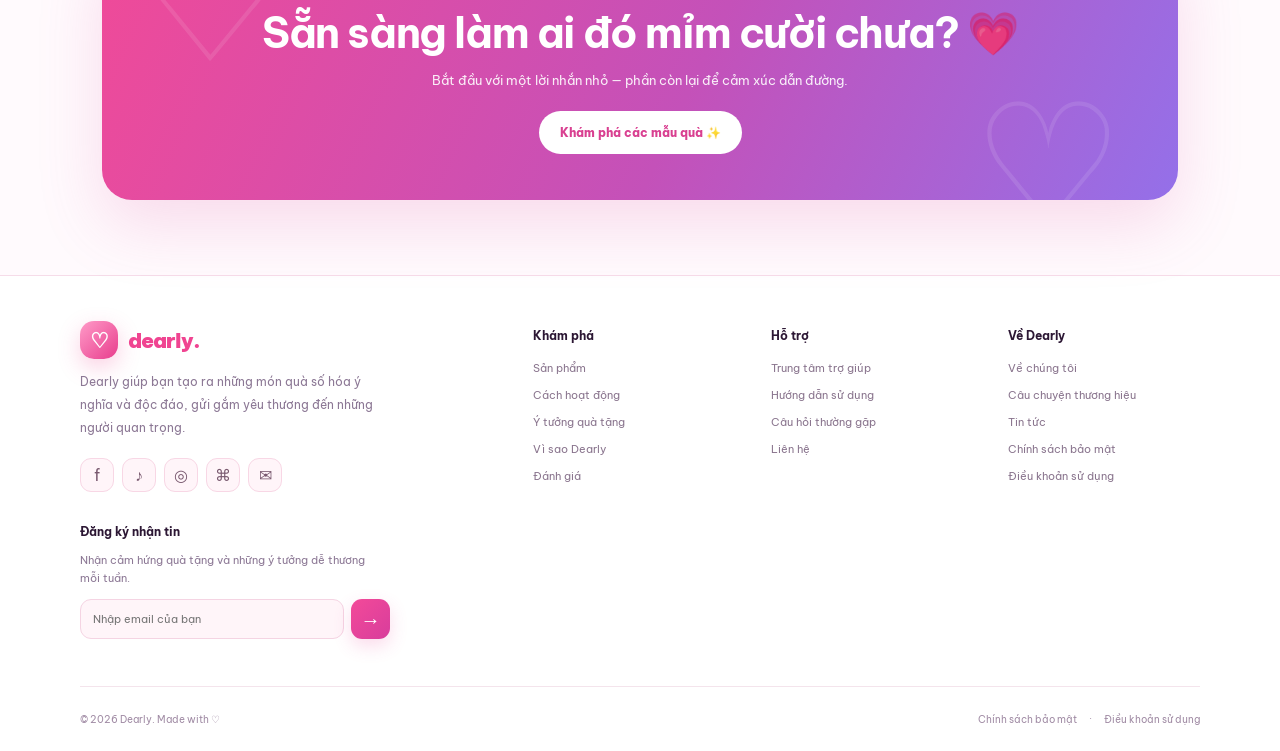
==== commit 0322aa04: "Update index.html" ====
--- a/index.html
+++ b/index.html
@@ -1,689 +1,539 @@
+
 <!DOCTYPE html>
 <html lang="vi">
 <head>
 <meta charset="UTF-8">
 <meta name="viewport" content="width=device-width, initial-scale=1.0">
-<meta name="theme-color" content="#fff5fb">
-<title>HanLoveThuy — Gửi đi một điều thật đẹp</title>
+<title>Dearly — Gửi đi một điều thật đẹp</title>
+<link rel="preconnect" href="https://fonts.googleapis.com">
+<link href="https://fonts.googleapis.com/css2?family=Be+Vietnam+Pro:wght@400;500;600;700;800;900&family=Playfair+Display:wght@600;700&display=swap" rel="stylesheet">
 <style>
-@import url('https://fonts.googleapis.com/css2?family=Be+Vietnam+Pro:wght@400;500;600;700;800;900&family=Playfair+Display:wght@600;700;800&display=swap');
-
 :root {
-  --pink: #f04491;
-  --pink2: #ff7bb7;
-  --purple: #a16ae8;
-  --ink: #29152f;
-  --muted: #806c88;
-}
-* { box-sizing: border-box; }
-html { scroll-behavior: smooth; scroll-padding-top: 90px; }
+  --pink:#f04491;
+  --pink2:#ff8cc3;
+  --purple:#a16ae8;
+  --ink:#2c1734;
+  --muted:#8c7895;
+  --line:#f6dce9;
+}
+* { box-sizing:border-box; }
+html { scroll-behavior:smooth; scroll-padding-top:90px; }
 body {
-  margin: 0;
-  color: var(--ink);
-  font-family: 'Be Vietnam Pro', sans-serif;
-  background: #fffafd;
-  overflow-x: hidden;
-}
-body:before {
-  content: "";
-  position: fixed;
-  inset: -20%;
-  z-index: -3;
+  margin:0; overflow-x:hidden; color:var(--ink);
+  font-family:'Be Vietnam Pro',sans-serif;
+  background:#fffafd;
+}
+body::before {
+  content:""; position:fixed; inset:-20%; z-index:-2;
   background:
-    radial-gradient(ellipse at 15% 18%, #ffd6e8 0, transparent 34%),
-    radial-gradient(ellipse at 88% 18%, #e8d9ff 0, transparent 31%),
-    radial-gradient(ellipse at 55% 80%, #fff0f7 0, transparent 40%);
-  animation: bgDrift 16s ease-in-out infinite alternate;
-}
-@keyframes bgDrift {
-  to { transform: translate3d(2%,-2%,0) scale(1.05); filter: hue-rotate(10deg); }
-}
-a { color: inherit; text-decoration: none; }
-button { font: inherit; cursor: pointer; }
-
+    radial-gradient(ellipse at 12% 20%,#ffd8e9,transparent 34%),
+    radial-gradient(ellipse at 90% 16%,#e8dcff,transparent 33%),
+    radial-gradient(ellipse at 48% 75%,#fff0f8,transparent 42%);
+  animation:bgMove 15s ease-in-out infinite alternate;
+}
+@keyframes bgMove {
+  to { transform:translate(2%,-2%) scale(1.05); filter:hue-rotate(10deg); }
+}
+a { text-decoration:none; color:inherit; }
+button,input,textarea { font:inherit; }
+button { cursor:pointer; }
+button:focus-visible,a:focus-visible,input:focus-visible,textarea:focus-visible {
+  outline:3px solid #d58be9; outline-offset:3px;
+}
 .topline {
-  height: 34px;
-  background: linear-gradient(90deg,#32172f,#51234a,#32172f);
-  color: white;
-  text-align: center;
-  font-size: 11px;
-  letter-spacing: .3px;
-  display: grid;
-  place-items: center;
-}
-.topline span { animation: softGlow 3s infinite; }
+  height:34px; display:grid; place-items:center; text-align:center;
+  padding:0 12px; color:white; font-size:10px;
+  background:linear-gradient(90deg,#32172f,#552348,#32172f);
+}
+.topline span { animation:glowText 3s infinite; }
+@keyframes glowText { 50% { text-shadow:0 0 12px #ffc1e3; } }
 
 header {
-  height: 76px;
-  position: sticky;
-  top: 0;
-  z-index: 20;
-  background: rgba(255,252,255,.72);
-  backdrop-filter: blur(20px);
-  border-bottom: 1px solid #f6dfea;
-  box-shadow: 0 5px 30px #9d3b6b08;
+  height:72px; position:sticky; top:0; z-index:50;
+  background:#fffaffd9; backdrop-filter:blur(18px);
+  border-bottom:1px solid var(--line);
 }
 .nav {
-  max-width: 1120px;
-  height: 100%;
-  margin: auto;
-  padding: 0 22px;
-  display: flex;
-  align-items: center;
-  justify-content: space-between;
+  max-width:1120px; height:100%; padding:0 22px; margin:auto;
+  display:flex; align-items:center; justify-content:space-between; gap:20px;
 }
 .brand {
-  display: flex;
-  align-items: center;
-  gap: 10px;
-  font-size: 21px;
-  font-weight: 900;
-  color: var(--pink);
-  letter-spacing: -1px;
+  display:flex; align-items:center; gap:10px; flex-shrink:0;
+  font-size:21px; font-weight:900; color:var(--pink); letter-spacing:-1px;
 }
 .brand-icon {
-  width: 38px;
-  height: 38px;
-  display: grid;
-  place-items: center;
-  color: white;
-  border-radius: 14px;
-  background: linear-gradient(135deg,#ff9bc8,#e93e8d);
-  box-shadow: 0 8px 20px #f0449140;
-  animation: brandBeat 3s infinite;
+  width:38px; height:38px; display:grid; place-items:center;
+  border-radius:14px; color:white;
+  background:linear-gradient(135deg,#ff9bc8,#e83d8d);
+  box-shadow:0 8px 22px #f0449140;
+  animation:brandBeat 3s infinite;
 }
 @keyframes brandBeat {
-  0%,100% { transform: rotate(0) scale(1); }
-  50% { transform: rotate(-5deg) scale(1.07); }
-}
-.links {
-  display: flex;
-  align-items: center;
-  gap: 30px;
-  font-size: 12px;
-  font-weight: 700;
-  color: #573f60;
-}
-.links a { position: relative; transition: color .25s; }
-.links a:after {
-  content: "";
-  position: absolute;
-  left: 0;
-  bottom: -8px;
-  width: 0;
-  height: 2px;
-  background: linear-gradient(90deg,var(--pink),var(--purple));
-  transition: width .3s;
-}
-.links a:hover { color: var(--pink); }
-.links a:hover:after { width: 100%; }
-
+  0%,100% { transform:scale(1) rotate(0); }
+  50% { transform:scale(1.08) rotate(-5deg); }
+}
+.links { display:flex; align-items:center; gap:28px; }
+.links a {
+  font-size:12px; font-weight:700; position:relative;
+  transition:color .25s;
+}
+.links a:hover { color:var(--pink); }
+.links a::after {
+  content:""; position:absolute; left:0; bottom:-8px;
+  height:2px; width:0;
+  background:linear-gradient(90deg,var(--pink),var(--purple));
+  transition:width .25s;
+}
+.links a:hover::after { width:100%; }
 .btn {
-  position: relative;
-  isolation: isolate;
-  overflow: hidden;
-  border: 0;
-  border-radius: 999px;
-  padding: 14px 22px;
-  font-size: 12px;
-  font-weight: 800;
-  transition: transform .25s, box-shadow .25s;
-}
-.btn:before {
-  content: "";
-  position: absolute;
-  inset: -40% auto -40% -50%;
-  width: 35%;
-  transform: rotate(20deg);
-  background: #ffffff85;
-  filter: blur(7px);
-  z-index: -1;
-  transition: left .65s;
-}
-.btn:hover:before { left: 130%; }
-.btn:hover { transform: translateY(-3px); }
+  display:inline-flex; justify-content:center; align-items:center; gap:7px;
+  border:0; border-radius:999px; padding:14px 21px;
+  font-size:12px; font-weight:800; text-align:center;
+  position:relative; overflow:hidden;
+  transition:transform .25s,box-shadow .25s;
+}
+.btn::after {
+  content:""; position:absolute; top:-50%; bottom:-50%; left:-60%; width:35%;
+  background:#ffffff70; transform:rotate(22deg);
+  transition:left .6s;
+}
+.btn:hover::after { left:130%; }
+.btn:hover { transform:translateY(-3px); }
 .primary {
-  color: white;
-  background: linear-gradient(115deg,#f34a99,#d83d9c 55%,#a66de9);
-  box-shadow: 0 10px 25px #e9429740;
-}
-.primary:hover { box-shadow: 0 15px 35px #e9429765; }
-.secondary {
-  color: #e63e8e;
-  background: #fff3fa;
-  border: 1px solid #ffd5e9;
-}
+  color:white;
+  background:linear-gradient(110deg,#f44796,#d940a0 55%,#a16ae8);
+  box-shadow:0 10px 26px #e9429740;
+}
+.primary:hover { box-shadow:0 15px 34px #e9429760; }
+.secondary { color:#e33e8e; background:#fff5fa; border:1px solid #ffd4e8; }
 .menu-btn {
-  display: none;
-  background: white;
-  border: 1px solid #f4d8e8;
-  border-radius: 12px;
-  padding: 8px 12px;
-  color: var(--pink);
+  display:none; background:white; color:var(--pink);
+  border:1px solid var(--line); border-radius:12px; padding:9px 12px;
 }
 
 /* HERO */
 .hero {
-  position: relative;
-  min-height: 520px;
-  max-width: 1120px;
-  margin: auto;
-  padding: 68px 22px 60px;
-  display: grid;
-  grid-template-columns: 1.03fr .97fr;
-  align-items: center;
-  gap: 35px;
-}
-.hero-copy { position: relative; z-index: 2; }
+  max-width:1120px; min-height:510px; margin:auto; padding:60px 22px;
+  display:grid; grid-template-columns:1.04fr .96fr;
+  align-items:center; gap:32px; position:relative;
+}
+.hero-copy { position:relative; z-index:2; }
 .eyebrow {
-  display: inline-flex;
-  align-items: center;
-  gap: 8px;
-  border: 1px solid #ffd6e8;
-  background: #ffffffb8;
-  border-radius: 999px;
-  padding: 9px 13px;
-  color: #d93683;
-  font-size: 10px;
-  font-weight: 800;
-  letter-spacing: .3px;
-  box-shadow: 0 6px 22px #f04c9410;
-  animation: rise .8s both;
+  display:inline-flex; align-items:center; gap:9px;
+  padding:9px 13px; border-radius:999px;
+  border:1px solid #ffd5e8; background:#ffffffbf;
+  color:#d83a85; font-size:10px; font-weight:800;
+  animation:rise .8s both;
 }
 .dot {
-  width: 8px;
-  height: 8px;
-  border-radius: 50%;
-  background: #f45c9d;
-  box-shadow: 0 0 0 5px #f45c9d22;
-  animation: pulse 1.6s infinite;
-}
+  width:8px; height:8px; border-radius:50%; background:var(--pink);
+  box-shadow:0 0 0 5px #f0449120; animation:pulse 1.6s infinite;
+}
+@keyframes pulse { 50% { box-shadow:0 0 0 9px #f0449100; } }
 h1 {
-  font-size: clamp(42px,5.1vw,66px);
-  line-height: 1.12;
-  letter-spacing: -3.2px;
-  margin: 25px 0 18px;
-  font-weight: 900;
-  animation: rise .9s .08s both;
+  font-size:clamp(42px,5.2vw,66px); line-height:1.12;
+  letter-spacing:-3px; font-weight:900; margin:24px 0 18px;
+  animation:rise .8s .08s both;
 }
 .gradient-text {
-  background: linear-gradient(100deg,#e94491 5%,#bd59c7 52%,#8d6ce7);
-  background-size: 200% auto;
-  color: transparent;
-  background-clip: text;
-  -webkit-background-clip: text;
-  animation: shineText 5s linear infinite;
-}
-@keyframes shineText { to { background-position: 200% center; } }
-.hero-copy p {
-  max-width: 475px;
-  color: #8c748f;
-  font-size: 14px;
-  line-height: 1.95;
-  margin: 0 0 24px;
-  animation: rise .9s .18s both;
-}
-.hero-actions {
-  display: flex;
-  gap: 11px;
-  flex-wrap: wrap;
-  animation: rise .9s .25s both;
-}
+  color:transparent;
+  background:linear-gradient(100deg,#e94491,#bb59c7,#8c6ce7,#e94491);
+  background-size:250% auto; background-clip:text; -webkit-background-clip:text;
+  animation:textShine 6s linear infinite;
+}
+@keyframes textShine { to { background-position:250% center; } }
+.hero-copy>p {
+  max-width:475px; color:var(--muted); font-size:13px; line-height:1.95;
+  margin:0 0 23px; animation:rise .8s .16s both;
+}
+.hero-actions { display:flex; gap:11px; flex-wrap:wrap; animation:rise .8s .22s both; }
 .social-proof {
-  display: flex;
-  align-items: center;
-  gap: 12px;
-  margin-top: 28px;
-  font-size: 10px;
-  color: #8c748f;
-  animation: rise .9s .35s both;
-}
-.avatars { display: flex; }
+  display:flex; align-items:center; gap:12px; margin-top:26px;
+  font-size:10px; color:var(--muted); animation:rise .8s .3s both;
+}
+.avatars { display:flex; }
 .avatars span {
-  width: 27px;
-  height: 27px;
-  display: grid;
-  place-items: center;
-  border: 2px solid white;
-  border-radius: 50%;
-  background: #ffe0ef;
-  margin-left: -5px;
-  box-shadow: 0 3px 8px #c65c8a16;
-}
-.avatars span:first-child { margin-left: 0; }
-.social-proof b {
-  display: block;
-  color: #432b49;
-  font-size: 11px;
-  margin-bottom: 3px;
-}
-
-/* 3D GIFT */
+  width:27px; height:27px; margin-left:-5px; border:2px solid white;
+  border-radius:50%; display:grid; place-items:center; background:#ffe0ef;
+}
+.avatars span:first-child { margin-left:0; }
+.social-proof b { display:block; color:#432b49; margin-bottom:3px; font-size:11px; }
+
 .visual {
-  height: 405px;
-  position: relative;
-  display: grid;
-  place-items: center;
-  perspective: 1000px;
+  height:400px; display:grid; place-items:center;
+  position:relative; perspective:1000px;
 }
 .orbit {
-  position: absolute;
-  border: 1px solid #f5a9d24c;
-  border-radius: 50%;
-  width: 350px;
-  height: 350px;
-  animation: spin 24s linear infinite;
-}
-.orbit:before,.orbit:after {
-  content: "✦";
-  position: absolute;
-  color: #f58ac1;
-  font-size: 18px;
-  top: 28px;
-  left: 40px;
-  text-shadow: 0 0 20px #ff5eaf;
-}
-.orbit:after {
-  top: auto;
-  left: auto;
-  right: 20px;
-  bottom: 55px;
-  color: #a786f5;
-}
+  position:absolute; width:340px; height:340px; border-radius:50%;
+  border:1px solid #f4a5d252; animation:spin 24s linear infinite;
+}
+.orbit::before,.orbit::after {
+  content:"✦"; position:absolute; top:22px; left:32px;
+  font-size:20px; color:#f58ac1; text-shadow:0 0 18px #ff5eaf;
+}
+.orbit::after { top:auto; left:auto; right:18px; bottom:42px; color:#a786f5; }
 .orbit.two {
-  width: 440px;
-  height: 250px;
-  transform: rotate(-25deg);
-  border-color: #d8b4ff55;
-  animation: spinReverse 30s linear infinite;
-}
-@keyframes spin { to { transform: rotate(360deg); } }
-@keyframes spinReverse { to { transform: rotate(-385deg); } }
+  width:430px; height:235px; border-color:#d8b4ff55;
+  animation:spinBack 30s linear infinite;
+}
+@keyframes spin { to { transform:rotate(360deg); } }
+@keyframes spinBack { to { transform:rotate(-385deg); } }
 
 .gift-card {
-  width: min(300px,75vw);
-  height: 325px;
-  position: relative;
-  border-radius: 28px;
-  padding: 24px;
-  color: white;
-  text-align: center;
-  display: flex;
-  flex-direction: column;
-  align-items: center;
-  justify-content: center;
-  background: linear-gradient(145deg,#ffacd1 0%,#ef5aab 45%,#b75cce 100%);
-  border: 1px solid #ffffffa8;
-  box-shadow: 0 35px 70px #d34c9d38,inset 0 1px 0 #fff;
-  transform: rotate(5deg);
-  transition: transform .18s ease-out;
-  transform-style: preserve-3d;
-  animation: cardFloat 5s ease-in-out infinite;
-}
-.gift-card:before {
-  content: "";
-  position: absolute;
-  inset: 9px;
-  border: 1px solid #ffffff9c;
-  border-radius: 21px;
-  pointer-events: none;
-}
-.gift-card:after {
-  content: "";
-  position: absolute;
-  inset: 0;
-  border-radius: 28px;
-  background: linear-gradient(120deg,transparent 25%,#ffffff45 43%,transparent 60%);
-  background-size: 220% 100%;
-  animation: cardShimmer 5s ease-in-out infinite;
-  pointer-events: none;
+  width:285px; height:315px; padding:25px; border-radius:27px;
+  position:relative; display:flex; flex-direction:column;
+  align-items:center; justify-content:center; text-align:center;
+  color:white; border:1px solid #ffffffaa;
+  background:linear-gradient(145deg,#ffacd1,#ed58aa 48%,#b65dcc);
+  box-shadow:0 35px 70px #d34c9d38,inset 0 1px 0 white;
+  transform:rotate(5deg); transform-style:preserve-3d;
+  transition:transform .15s ease-out;
+  animation:cardFloat 5s ease-in-out infinite;
+}
+.gift-card::before {
+  content:""; position:absolute; inset:9px; border:1px solid #ffffff99;
+  border-radius:20px; pointer-events:none;
+}
+.gift-card::after {
+  content:""; position:absolute; inset:0; border-radius:27px;
+  background:linear-gradient(120deg,transparent 25%,#ffffff55 44%,transparent 60%);
+  background-size:220% 100%; animation:shimmer 5s ease-in-out infinite;
+  pointer-events:none;
 }
 @keyframes cardFloat {
-  0%,100% { translate: 0 0; rotate: 0deg; }
-  50% { translate: 0 -12px; rotate: 1deg; }
-}
-@keyframes cardShimmer {
-  0%,35% { background-position: 150% 0; }
-  75%,100% { background-position: -80% 0; }
-}
-.mini-label {
-  font-size: 9px;
-  font-weight: 800;
-  letter-spacing: 4px;
-  margin-bottom: 20px;
-  opacity: .95;
-}
-.big-heart {
-  font-size: 78px;
-  filter: drop-shadow(0 12px 13px #9d235e45);
-  animation: heartBeat 1.9s infinite;
-  transform: translateZ(35px);
-}
+  0%,100% { translate:0 0; }
+  50% { translate:0 -12px; }
+}
+@keyframes shimmer {
+  0%,30% { background-position:150% 0; }
+  75%,100% { background-position:-80% 0; }
+}
+.mini-label { font-size:9px; font-weight:800; letter-spacing:4px; margin-bottom:18px; }
+.big-heart { font-size:74px; filter:drop-shadow(0 10px 13px #9d235e45); animation:heartBeat 1.9s infinite; }
 @keyframes heartBeat {
-  0%,100% { transform: scale(1) translateZ(35px); }
-  10%,30% { transform: scale(1.12) translateZ(35px); }
-  20%,40% { transform: scale(1) translateZ(35px); }
-}
-.card-title {
-  font: 700 25px 'Playfair Display',serif;
-  margin: 15px 0 7px;
-  transform: translateZ(24px);
-}
-.card-sub {
-  font-size: 10px;
-  opacity: .9;
-  transform: translateZ(18px);
-}
+  0%,100% { transform:scale(1); }
+  10%,30% { transform:scale(1.12); }
+  20%,40% { transform:scale(1); }
+}
+.card-title { font:700 25px 'Playfair Display',serif; margin:15px 0 8px; }
+.card-sub { font-size:10px; opacity:.9; }
 .float-note {
-  position: absolute;
-  background: #ffffffeb;
-  backdrop-filter: blur(12px);
-  padding: 13px 16px;
-  border: 1px solid white;
-  border-radius: 17px;
-  box-shadow: 0 15px 40px #9e49851c;
-  font-size: 10px;
-  z-index: 3;
-  animation: noteFloat 4s ease-in-out infinite;
-}
-.float-note b { display: block; font-size: 11px; margin: 0 0 4px; }
-.float-note small { color: #9a849d; }
-.note-one { top: 67px; right: 1%; transform: rotate(5deg); }
-.note-two { bottom: 53px; left: 0; transform: rotate(-5deg); animation-delay: -2s; }
-@keyframes noteFloat {
-  0%,100% { translate: 0 0; }
-  50% { translate: 0 -10px; }
-}
-.spark { position: absolute; color: #ff8cc5; animation: sparkle 2.2s ease-in-out infinite; }
-.spark.s1 { top: 32px; left: 18%; font-size: 22px; }
-.spark.s2 { right: 5%; top: 45%; font-size: 28px; animation-delay: .7s; }
-.spark.s3 { left: 9%; bottom: 50px; font-size: 18px; animation-delay: 1.1s; }
+  position:absolute; z-index:3; padding:13px 15px; border-radius:16px;
+  background:#ffffffed; border:1px solid white;
+  box-shadow:0 15px 40px #9e49851c; backdrop-filter:blur(12px);
+  font-size:10px; animation:noteFloat 4s ease-in-out infinite;
+}
+.float-note b { display:block; font-size:11px; margin-bottom:4px; }
+.float-note small { color:#9a849d; }
+.note-one { top:57px; right:0; transform:rotate(5deg); }
+.note-two { bottom:45px; left:0; transform:rotate(-5deg); animation-delay:-2s; }
+@keyframes noteFloat { 0%,100% { translate:0 0; } 50% { translate:0 -10px; } }
+.spark { position:absolute; color:#ff8cc5; animation:sparkle 2.2s infinite; }
+.s1 { top:25px; left:16%; font-size:22px; }
+.s2 { right:4%; top:45%; font-size:28px; animation-delay:.7s; }
+.s3 { left:7%; bottom:45px; font-size:18px; animation-delay:1.1s; }
 @keyframes sparkle {
-  0%,100% { opacity: .3; transform: scale(.7) rotate(0); }
-  50% { opacity: 1; transform: scale(1.2) rotate(35deg); filter: drop-shadow(0 0 10px #ff8cc5); }
-}
-
-/* FEATURES AND GIFT COLLECTION */
-.feature-strip {
-  border-block: 1px solid #f7e2ed;
-  background: #ffffffa3;
-  backdrop-filter: blur(10px);
-}
+  0%,100% { opacity:.3; transform:scale(.7) rotate(0); }
+  50% { opacity:1; transform:scale(1.2) rotate(35deg); filter:drop-shadow(0 0 10px #ff8cc5); }
+}
+
+/* FEATURES */
+.feature-strip { border-block:1px solid var(--line); background:#ffffffa8; backdrop-filter:blur(10px); }
 .features {
-  max-width: 1120px;
-  margin: auto;
-  padding: 17px 22px;
-  display: grid;
-  grid-template-columns: repeat(4,1fr);
-  gap: 18px;
+  max-width:1120px; margin:auto; padding:17px 22px;
+  display:grid; grid-template-columns:repeat(4,1fr); gap:15px;
 }
 .feature {
-  display: flex;
-  align-items: center;
-  gap: 11px;
-  padding: 8px;
-  border-radius: 15px;
-  transition: background .25s,transform .25s;
-}
-.feature:hover { background: white; transform: translateY(-4px); }
+  display:flex; align-items:center; gap:10px; padding:8px;
+  border-radius:14px; transition:transform .25s,background .25s;
+}
+.feature:hover { transform:translateY(-4px); background:white; }
 .feature-icon {
-  width: 39px;
-  height: 39px;
-  flex-shrink: 0;
-  display: grid;
-  place-items: center;
-  border-radius: 13px;
-  background: linear-gradient(135deg,#ffe5f0,#f5eaff);
-  font-size: 18px;
-}
-.feature b { font-size: 11px; display: block; margin-bottom: 4px; }
-.feature small { font-size: 10px; color: #9b849e; }
-.section { max-width: 1120px; margin: auto; padding: 78px 22px; }
-.section-head { text-align: center; max-width: 650px; margin: 0 auto 35px; }
-.kicker { font-size: 10px; font-weight: 900; color: #ed4a94; letter-spacing: 2.5px; text-transform: uppercase; }
-h2 { font-size: clamp(29px,4vw,43px); line-height: 1.2; letter-spacing: -1.6px; margin: 12px 0; color: #2d1934; }
-.section-head p { color: #927d96; font-size: 13px; line-height: 1.8; }
-.cards { display: grid; grid-template-columns: repeat(3,1fr); gap: 22px; }
+  flex-shrink:0; width:39px; height:39px; display:grid; place-items:center;
+  border-radius:13px; background:linear-gradient(135deg,#ffe5f0,#f5eaff); font-size:18px;
+}
+.feature b { display:block; font-size:11px; margin-bottom:4px; }
+.feature small { font-size:10px; color:#9b849e; }
+
+/* COLLECTION */
+.section { max-width:1120px; margin:auto; padding:76px 22px; }
+.section-head { text-align:center; max-width:680px; margin:0 auto 35px; }
+.kicker { font-size:10px; font-weight:900; color:#ed4a94; letter-spacing:2.5px; }
+h2 { font-size:clamp(28px,4vw,42px); line-height:1.25; letter-spacing:-1.4px; margin:12px 0; }
+.section-head p { color:var(--muted); font-size:13px; line-height:1.9; }
+.cards { display:grid; grid-template-columns:repeat(3,minmax(0,1fr)); gap:22px; }
 .gift-option {
-  border: 1px solid #f4ddea;
-  border-radius: 25px;
-  overflow: hidden;
-  background: #ffffffb8;
-  box-shadow: 0 12px 40px #7c3e6c08;
-  transition: transform .35s,box-shadow .35s,border-color .35s;
-  position: relative;
+  border:1px solid #f4ddea; border-radius:24px; overflow:hidden;
+  background:#ffffffc9; box-shadow:0 12px 40px #7c3e6c08;
+  transition:transform .35s,box-shadow .35s,border-color .35s;
 }
 .gift-option:hover {
-  transform: translateY(-10px) rotateX(2deg);
-  box-shadow: 0 25px 60px #c65c8a22;
-  border-color: #f6b6d5;
+  transform:translateY(-9px); box-shadow:0 25px 60px #c65c8a22;
+  border-color:#f6b6d5;
 }
 .option-art {
-  height: 180px;
-  display: grid;
-  place-items: center;
-  position: relative;
-  overflow: hidden;
-  background: radial-gradient(circle at 50% 45%,#fff 0,transparent 42%),linear-gradient(135deg,#ffe0ef,#f4e5ff);
-}
-.option-art:before,.option-art:after {
-  content: "";
-  position: absolute;
-  width: 200px;
-  height: 200px;
-  border: 1px solid #fff9;
-  border-radius: 50%;
-  animation: spin 20s linear infinite;
-}
-.option-art:after { width: 145px; height: 145px; animation: spinReverse 17s linear infinite; }
-.option-emoji {
-  font-size: 65px;
-  filter: drop-shadow(0 10px 15px #c85e9a30);
-  transition: transform .4s;
-}
-.gift-option:hover .option-emoji { transform: scale(1.18) rotate(-8deg); }
-.option-content { padding: 20px; }
-.option-content h3 { font-size: 17px; margin: 0 0 8px; }
-.option-content p { font-size: 12px; line-height: 1.8; color: #927d96; margin: 0 0 16px; }
-.pill {
-  display: inline-block;
-  padding: 7px 10px;
-  border-radius: 999px;
-  background: #fff0f7;
-  color: #db438b;
-  font-size: 10px;
-  font-weight: 800;
-}
+  height:175px; display:grid; place-items:center; position:relative; overflow:hidden;
+  background:radial-gradient(circle at center,#fff 0,transparent 42%),linear-gradient(135deg,#ffe0ef,#f4e5ff);
+}
+.option-art::before,.option-art::after {
+  content:""; position:absolute; width:190px; height:190px;
+  border:1px solid #ffffffa8; border-radius:50%; animation:spin 20s linear infinite;
+}
+.option-art::after { width:135px; height:135px; animation:spinBack 17s linear infinite; }
+.option-emoji { position:relative; z-index:1; font-size:65px; transition:transform .4s; filter:drop-shadow(0 10px 15px #c85e9a30); }
+.gift-option:hover .option-emoji { transform:scale(1.18) rotate(-8deg); }
+.option-content { padding:20px; }
+.pill { display:inline-block; padding:7px 10px; border-radius:999px; background:#fff0f7; color:#db438b; font-size:10px; font-weight:800; }
+.option-content h3 { font-size:16px; margin:13px 0 8px; }
+.option-content p { color:var(--muted); font-size:12px; line-height:1.8; min-height:64px; }
+.option-content .btn { margin-top:5px; }
 
 /* HOW IT WORKS */
-.how {
-  background: linear-gradient(135deg,#fff2f8a8,#f6efff9c);
-  border-block: 1px solid #f7e2ef;
-}
-.steps { display: grid; grid-template-columns: repeat(3,1fr); gap: 20px; }
+.how { background:linear-gradient(135deg,#fff2f8c9,#f6efffc9); border-block:1px solid var(--line); }
+.steps { display:grid; grid-template-columns:repeat(3,minmax(0,1fr)); gap:20px; }
 .step {
-  padding: 25px;
-  border: 1px solid #f5ddec;
-  border-radius: 22px;
-  background: #ffffffb8;
-  transition: transform .3s,box-shadow .3s;
-}
-.step:hover { transform: translateY(-6px); box-shadow: 0 20px 40px #b74d8518; }
+  padding:25px; border:1px solid #f5ddec; border-radius:22px;
+  background:#ffffffc7; transition:transform .3s,box-shadow .3s;
+}
+.step:hover { transform:translateY(-6px); box-shadow:0 20px 40px #b74d8518; }
 .step-num {
-  width: 43px;
-  height: 43px;
-  display: grid;
-  place-items: center;
-  border-radius: 15px;
-  background: linear-gradient(135deg,#ff9cc8,#bc77ec);
-  color: white;
-  font-weight: 900;
-  box-shadow: 0 8px 20px #dd64ad33;
-}
-.step h3 { font-size: 15px; margin: 18px 0 8px; }
-.step p { font-size: 12px; color: #927d96; line-height: 1.8; margin: 0; }
-
-/* CALL TO ACTION */
+  width:43px; height:43px; display:grid; place-items:center; border-radius:15px;
+  color:white; font-weight:900; background:linear-gradient(135deg,#ff9cc8,#bc77ec);
+  box-shadow:0 8px 20px #dd64ad33;
+}
+.step h3 { font-size:15px; margin:18px 0 8px; }
+.step p { color:var(--muted); font-size:12px; line-height:1.8; margin:0; }
+
+/* REVIEW */
+.reviews-section {
+  padding:70px 22px;
+  background:linear-gradient(110deg,#ffd7e8,#fff0f5 48%,#f7e9ff);
+  border-radius:0 0 32px 32px;
+}
+.reviews-wrap {
+  max-width:1120px; margin:auto; display:grid;
+  grid-template-columns:.8fr 1.2fr; align-items:center; gap:55px;
+}
+.reviews-art { min-height:300px; position:relative; display:grid; place-items:center; }
+.review-orbit {
+  position:absolute; width:260px; height:260px; border:1px solid #ee91bf70;
+  border-radius:50%; animation:spin 24s linear infinite;
+}
+.review-envelope {
+  width:190px; height:145px; border-radius:16px;
+  display:grid; place-items:center; position:relative;
+  background:linear-gradient(140deg,#ff9bc9,#f0529b);
+  box-shadow:0 25px 50px #c64b8d40; transform:rotate(-7deg);
+  animation:cardFloat 4s ease-in-out infinite;
+}
+.review-envelope::before {
+  content:""; position:absolute; inset:0; border-radius:16px;
+  background:linear-gradient(145deg,transparent 49%,#ffffff52 50%,transparent 52%);
+}
+.review-envelope span { font-size:75px; filter:drop-shadow(0 9px 10px #a9327040); }
+.review-envelope i { position:absolute; top:10px; right:15px; color:white; font-size:25px; }
+.review-spark { position:absolute; color:#ec6fb0; font-size:27px; animation:sparkle 2s infinite; }
+.rs1 { top:22px; left:20%; }.rs2 { right:15%; bottom:40px; animation-delay:.7s; }
+.review-form-wrap {
+  padding:32px; border:1px solid #ffffffd9; border-radius:25px;
+  background:#ffffffbd; backdrop-filter:blur(14px);
+  box-shadow:0 20px 55px #c64b8d10;
+}
+.review-form-wrap h2 { font-size:clamp(28px,3vw,38px); }
+.review-intro { color:var(--muted); font-size:12px; line-height:1.8; }
+.rating-picker { margin:22px 0 16px; }
+.rating-label { display:block; font-size:12px; font-weight:700; margin-bottom:8px; }
+.stars { display:flex; gap:5px; }
+.star-btn {
+  border:0; background:transparent; color:#dfd1df; padding:0 2px;
+  font-size:32px; line-height:1; transition:transform .2s,color .2s;
+}
+.star-btn:hover { transform:scale(1.2); }
+.star-btn.active { color:#ffb52e; text-shadow:0 3px 10px #ffb52e40; }
+#reviewText {
+  width:100%; min-height:115px; resize:vertical; border-radius:14px;
+  border:1px solid #f3cddd; padding:14px; outline:none;
+  background:#fffafd; color:var(--ink); font-size:12px; line-height:1.7;
+  transition:border-color .2s,box-shadow .2s;
+}
+#reviewText:focus { border-color:#e77bb1; box-shadow:0 0 0 4px #f0449112; }
+.review-meta { display:flex; justify-content:space-between; gap:10px; margin-top:8px; font-size:10px; color:#967e98; }
+.login-note { font-size:10px; line-height:1.7; color:#a18da4; }
+.review-submit { margin-top:7px; }
+.review-feedback,.newsletter-feedback { color:#c8327c; font-size:11px; line-height:1.7; margin-top:12px; }
+
+/* CTA */
 .cta {
-  max-width: 1076px;
-  margin: 15px auto 80px;
-  padding: 48px 28px;
-  border-radius: 30px;
-  position: relative;
-  overflow: hidden;
-  text-align: center;
-  color: white;
-  background: linear-gradient(115deg,#f04a98,#c451b9 55%,#9470e9);
-  box-shadow: 0 25px 65px #d64d9c2e;
-}
-.cta:before,.cta:after {
-  content: "♡";
-  position: absolute;
-  font-size: 170px;
-  opacity: .1;
-  animation: noteFloat 6s infinite;
-}
-.cta:before { left: 3%; top: -45px; }
-.cta:after { right: 5%; bottom: -70px; animation-delay: -3s; }
-.cta h2 { color: white; position: relative; }
-.cta p { font-size: 13px; opacity: .9; position: relative; }
-.cta .btn { margin-top: 12px; background: white; color: #d94091; position: relative; }
-footer { padding: 25px; text-align: center; color: #9c879f; font-size: 11px; border-top: 1px solid #f4dfeb; }
-
-/* SCROLL REVEAL + FLOATING PARTICLES */
-.reveal {
-  opacity: 0;
-  transform: translateY(28px) scale(.985);
-  transition: opacity .75s ease,transform .75s cubic-bezier(.2,.8,.2,1);
-}
-.reveal.visible { opacity: 1; transform: translateY(0) scale(1); }
-.particle-layer { position: fixed; inset: 0; pointer-events: none; z-index: 30; overflow: hidden; }
+  max-width:1076px; margin:65px auto 75px; padding:46px 25px;
+  border-radius:30px; text-align:center; color:white; position:relative; overflow:hidden;
+  background:linear-gradient(115deg,#f04a98,#c451b9 55%,#9470e9);
+  box-shadow:0 25px 65px #d64d9c2e;
+}
+.cta::before,.cta::after {
+  content:"♡"; position:absolute; font-size:170px; opacity:.1;
+  animation:noteFloat 6s infinite;
+}
+.cta::before { left:3%; top:-45px; }
+.cta::after { right:5%; bottom:-70px; animation-delay:-3s; }
+.cta h2 { color:white; position:relative; }
+.cta p { font-size:13px; opacity:.9; position:relative; }
+.cta .btn { background:white; color:#d94091; position:relative; margin-top:10px; }
+
+/* FOOTER */
+.site-footer { border-top:1px solid var(--line); background:#fff; padding:45px 22px 0; }
+.footer-grid {
+  max-width:1120px; margin:auto; display:grid;
+  grid-template-columns:1.7fr .8fr .8fr .8fr; gap:45px; padding-bottom:35px;
+}
+.footer-about>p { max-width:300px; color:var(--muted); font-size:12px; line-height:1.9; }
+.social-links { display:flex; gap:8px; margin:18px 0 28px; }
+.social-links a {
+  width:34px; height:34px; border-radius:11px; display:grid; place-items:center;
+  color:#79596f; border:1px solid #f8d7e5; background:#fff5f9;
+  transition:transform .2s,background .2s,color .2s;
+}
+.social-links a:hover { transform:translateY(-3px); background:var(--pink); color:white; }
+.newsletter b { font-size:12px; }
+.newsletter p { color:var(--muted); font-size:11px; line-height:1.7; max-width:300px; }
+.newsletter-row { display:flex; gap:7px; max-width:310px; }
+.newsletter-row input {
+  min-width:0; flex:1; padding:12px; border-radius:11px;
+  border:1px solid #f5d4e3; background:#fff5f9; font-size:11px; outline:none;
+}
+.newsletter-row input:focus { border-color:var(--pink); }
+.newsletter-row button {
+  width:39px; border:0; border-radius:11px; color:white; font-size:20px;
+  background:linear-gradient(135deg,#f34a99,#d83d9c);
+  box-shadow:0 7px 18px #e9429730;
+}
+.footer-column h3 { font-size:12px; margin:7px 0 18px; }
+.footer-column a { display:block; font-size:11px; color:#8a758e; margin:0 0 13px; transition:color .2s,transform .2s; }
+.footer-column a:hover { color:var(--pink); transform:translateX(3px); }
+.footer-bottom {
+  max-width:1120px; margin:auto; min-height:65px;
+  border-top:1px solid #f4e4ec; display:flex; align-items:center;
+  justify-content:space-between; gap:15px; color:#a18ca5; font-size:10px;
+}
+.footer-bottom div { display:flex; gap:12px; align-items:center; }
+.footer-bottom a:hover { color:var(--pink); }
+
+/* EFFECTS */
+.reveal { opacity:0; transform:translateY(25px); transition:opacity .7s,transform .7s; }
+.reveal.visible { opacity:1; transform:translateY(0); }
+.particle-layer { position:fixed; inset:0; pointer-events:none; z-index:60; overflow:hidden; }
 .particle {
-  position: absolute;
-  top: -40px;
-  opacity: .8;
-  animation: fall linear forwards;
-  filter: drop-shadow(0 3px 4px #e8529b26);
+  position:absolute; top:-35px; animation:fall linear forwards;
+  filter:drop-shadow(0 3px 4px #e8529b26);
 }
 @keyframes fall {
-  to { transform: translate3d(var(--drift),110vh,0) rotate(720deg); opacity: .1; }
+  to { transform:translate3d(var(--drift),110vh,0) rotate(720deg); opacity:.08; }
 }
 .cursor-glow {
-  position: fixed;
-  width: 220px;
-  height: 220px;
-  border-radius: 50%;
-  pointer-events: none;
-  z-index: -1;
-  background: radial-gradient(circle,#ffb9dd25,transparent 68%);
-  transform: translate(-50%,-50%);
+  position:fixed; width:210px; height:210px; border-radius:50%;
+  pointer-events:none; z-index:-1;
+  background:radial-gradient(circle,#ffb9dd2c,transparent 70%);
+  transform:translate(-50%,-50%);
 }
 .toast {
-  position: fixed;
-  left: 50%;
-  bottom: 25px;
-  transform: translate(-50%,30px);
-  opacity: 0;
-  pointer-events: none;
-  z-index: 50;
-  background: #32172f;
-  color: white;
-  padding: 13px 19px;
-  border-radius: 999px;
-  font-size: 12px;
-  box-shadow: 0 12px 30px #38162f35;
-  transition: .35s;
-}
-.toast.show { opacity: 1; transform: translate(-50%,0); }
+  position:fixed; left:50%; bottom:22px; z-index:100;
+  transform:translate(-50%,25px); opacity:0; pointer-events:none;
+  background:#32172f; color:white; padding:13px 18px; border-radius:999px;
+  font-size:11px; box-shadow:0 12px 30px #38162f35; transition:.3s;
+  width:max-content; max-width:calc(100vw - 30px); text-align:center;
+}
+.toast.show { opacity:1; transform:translate(-50%,0); }
 #topBtn {
-  position: fixed;
-  bottom: 24px;
-  right: 22px;
-  width: 43px;
-  height: 43px;
-  border: 0;
-  border-radius: 15px;
-  color: white;
-  background: linear-gradient(135deg,#f34a99,#a16ae8);
-  box-shadow: 0 8px 25px #d44c9c44;
-  opacity: 0;
-  pointer-events: none;
-  transform: translateY(10px);
-  transition: .3s;
-  z-index: 19;
-}
-#topBtn.show { opacity: 1; pointer-events: auto; transform: translateY(0); }
-
-@keyframes rise {
-  from { opacity: 0; transform: translateY(22px); }
-  to { opacity: 1; transform: translateY(0); }
-}
-@keyframes pulse { 50% { box-shadow: 0 0 0 8px #f45c9d08; } }
-@keyframes softGlow { 50% { text-shadow: 0 0 12px #ff9dd2; } }
-
-@media(max-width:800px) {
-  .links { gap: 14px; }
-  .links a { font-size: 11px; }
-  .nav>.btn { padding: 12px 15px; }
-  .hero { grid-template-columns: 1fr; text-align: center; padding-top: 50px; gap: 10px; }
-  .hero-copy p { margin-inline: auto; }
-  .hero-actions,.social-proof { justify-content: center; }
-  .visual { height: 380px; }
-  .features { grid-template-columns: repeat(2,1fr); }
-  .cards { gap: 14px; }
-  .option-art { height: 145px; }
-  .option-content { padding: 16px; }
-}
-@media(max-width:600px) {
-  .topline { font-size: 9px; padding: 0 8px; }
-  .nav { padding: 0 16px; }
-  .menu-btn { display: block; }
+  position:fixed; bottom:22px; right:20px; z-index:40; width:42px; height:42px;
+  border:0; border-radius:14px; color:white;
+  background:linear-gradient(135deg,#f34a99,#a16ae8);
+  box-shadow:0 8px 25px #d44c9c44; opacity:0; pointer-events:none;
+  transform:translateY(10px); transition:.3s;
+}
+#topBtn.show { opacity:1; pointer-events:auto; transform:translateY(0); }
+@keyframes rise { from { opacity:0; transform:translateY(22px); } to { opacity:1; transform:translateY(0); } }
+
+/* TABLET */
+@media(max-width:850px) {
+  .nav { gap:12px; }
+  .links { gap:14px; }
+  .links a { font-size:11px; }
+  .hero { gap:15px; }
+  h1 { font-size:clamp(40px,5.5vw,55px); }
+  .orbit.two { width:350px; }
+  .gift-card { width:255px; height:300px; }
+  .note-one { right:-5px; }
+  .features { gap:5px; }
+  .feature { gap:7px; }
+  .feature small { font-size:9px; }
+  .footer-grid { gap:25px; }
+}
+
+/* MOBILE */
+@media(max-width:620px) {
+  .topline { height:32px; font-size:9px; }
+  header { height:66px; }
+  .nav { padding:0 15px; gap:10px; }
+  .brand { font-size:19px; }
+  .brand-icon { width:34px; height:34px; }
+  .menu-btn { display:block; }
+  .nav>.primary { padding:11px 13px; font-size:10px; }
   .links {
-    display: none;
-    position: absolute;
-    top: 76px;
-    left: 12px;
-    right: 12px;
-    padding: 18px;
-    background: #fffafef5;
-    border: 1px solid #f5ddeb;
-    border-radius: 18px;
-    box-shadow: 0 20px 50px #632b4c20;
-    flex-direction: column;
-    align-items: stretch;
-    gap: 18px;
+    display:none; position:absolute; top:65px; left:12px; right:12px;
+    padding:19px; border:1px solid var(--line); border-radius:18px;
+    background:#fffafef5; box-shadow:0 20px 50px #632b4c20;
+    flex-direction:column; align-items:stretch; gap:17px;
   }
-  .links.open { display: flex; }
-  .links a { font-size: 13px; padding: 4px; }
-  .nav>.btn { font-size: 10px; padding: 12px 14px; }
-  .hero { padding: 45px 18px 35px; }
-  h1 { letter-spacing: -2px; font-size: 43px; }
-  .hero-copy p { font-size: 12px; }
-  .visual { height: 350px; }
-  .gift-card { height: 290px; width: 255px; }
-  .card-title { font-size: 22px; }
-  .note-one { right: -2%; top: 40px; }
-  .note-two { left: -2%; bottom: 35px; }
-  .float-note { padding: 10px 12px; }
-  .features { padding: 12px; gap: 5px; }
-  .feature { gap: 8px; padding: 7px 4px; }
-  .feature-icon { width: 32px; height: 32px; font-size: 15px; }
-  .feature b { font-size: 10px; }
-  .feature small { font-size: 9px; }
-  .section { padding: 58px 17px; }
-  .cards,.steps { grid-template-columns: 1fr; }
-  .option-art { height: 175px; }
-  .cta { margin: 0 15px 55px; padding: 35px 20px; }
-  .cta h2 { font-size: 28px; }
+  .links.open { display:flex; }
+  .links a { font-size:13px; padding:4px; }
+  .hero { grid-template-columns:1fr; padding:42px 18px 30px; text-align:center; gap:5px; }
+  h1 { font-size:clamp(39px,10vw,48px); letter-spacing:-2px; margin:22px 0 16px; }
+  .hero-copy>p { margin-left:auto; margin-right:auto; font-size:12px; }
+  .hero-actions,.social-proof { justify-content:center; }
+  .hero-actions .btn { padding:13px 15px; font-size:11px; }
+  .visual { height:335px; margin-top:8px; }
+  .gift-card { width:240px; height:280px; }
+  .big-heart { font-size:65px; }
+  .card-title { font-size:22px; }
+  .orbit { width:280px; height:280px; }
+  .orbit.two { width:330px; height:205px; }
+  .note-one { top:25px; right:0; }
+  .note-two { bottom:24px; left:0; }
+  .float-note { padding:10px 11px; font-size:9px; }
+  .float-note b { font-size:10px; }
+  .features { grid-template-columns:repeat(2,minmax(0,1fr)); padding:12px; gap:4px; }
+  .feature { padding:6px 3px; }
+  .feature-icon { width:32px; height:32px; font-size:15px; border-radius:11px; }
+  .feature b { font-size:10px; }
+  .feature small { font-size:9px; }
+  .section { padding:55px 17px; }
+  .section-head { margin-bottom:25px; }
+  .section-head p { font-size:12px; }
+  .cards,.steps { grid-template-columns:1fr; gap:15px; }
+  .option-art { height:165px; }
+  .option-content p { min-height:0; }
+  .reviews-section { padding:45px 15px; }
+  .reviews-wrap { grid-template-columns:1fr; gap:5px; }
+  .reviews-art { min-height:205px; }
+  .review-orbit { width:190px; height:190px; }
+  .review-envelope { width:150px; height:115px; }
+  .review-envelope span { font-size:58px; }
+  .review-form-wrap { padding:22px 17px; }
+  .review-form-wrap h2 { font-size:29px; }
+  .cta { margin:45px 14px 50px; padding:32px 18px; border-radius:24px; }
+  .cta h2 { font-size:27px; }
+  .cta p { font-size:12px; line-height:1.8; }
+  .site-footer { padding:35px 18px 0; }
+  .footer-grid { grid-template-columns:repeat(2,minmax(0,1fr)); gap:28px 20px; }
+  .footer-about { grid-column:1/-1; }
+  .footer-about>p { max-width:100%; }
+  .newsletter-row { max-width:100%; }
+  .footer-bottom { padding:17px 0; flex-direction:column; align-items:flex-start; justify-content:center; }
+  .footer-bottom div { flex-wrap:wrap; }
+  #topBtn { right:13px; bottom:15px; }
 }
 @media(prefers-reduced-motion:reduce) {
-  *,*:before,*:after {
-    animation-duration: .01ms!important;
-    animation-iteration-count: 1!important;
-    scroll-behavior: auto!important;
-    transition-duration: .01ms!important;
-  }
-  .reveal { opacity: 1; transform: none; }
+  *,*::before,*::after { animation-duration:.01ms!important; animation-iteration-count:1!important; scroll-behavior:auto!important; transition-duration:.01ms!important; }
+  .reveal { opacity:1; transform:none; }
 }
 </style>
 </head>
@@ -691,17 +541,18 @@
 <div class="topline"><span>💌 Một món quà nhỏ có thể tạo nên một kỷ niệm thật lớn · Bắt đầu sáng tạo ngay hôm nay</span></div>
 
 <header>
-<nav class="nav">
-  <a href="#home" class="brand"><span class="brand-icon">♡</span> dearly.</a>
-  <button class="menu-btn" id="menuBtn" aria-label="Mở menu">☰</button>
-  <div class="links" id="navLinks">
-    <a href="#home">Trang chủ</a>
-    <a href="#collection">Kho mẫu quà</a>
-    <a href="#how">Cách hoạt động</a>
-    <a href="#why">Vì sao Dearly</a>
-  </div>
-  <a class="btn primary" href="#collection">Tạo món quà ↗</a>
-</nav>
+  <nav class="nav">
+    <a href="#home" class="brand"><span class="brand-icon">♡</span> dearly.</a>
+    <button class="menu-btn" id="menuBtn" aria-label="Mở menu">☰</button>
+    <div class="links" id="navLinks">
+      <a href="#home">Trang chủ</a>
+      <a href="#collection">Kho mẫu quà</a>
+      <a href="#how">Cách hoạt động</a>
+      <a href="#why">Vì sao Dearly</a>
+      <a href="#reviews">Đánh giá</a>
+    </div>
+    <a class="btn primary" href="#collection">Tạo món quà ↗</a>
+  </nav>
 </header>
 
 <main>
@@ -719,13 +570,9 @@
       <div><b>Một món quà rất riêng</b>Cho người khiến bạn mỉm cười mỗi ngày</div>
     </div>
   </div>
-
   <div class="visual" id="visual">
-    <div class="orbit"></div>
-    <div class="orbit two"></div>
-    <span class="spark s1">✦</span>
-    <span class="spark s2">✧</span>
-    <span class="spark s3">✦</span>
+    <div class="orbit"></div><div class="orbit two"></div>
+    <span class="spark s1">✦</span><span class="spark s2">✧</span><span class="spark s3">✦</span>
     <div class="gift-card" id="giftCard">
       <div class="mini-label">MADE WITH LOVE</div>
       <div class="big-heart">💝</div>
@@ -750,7 +597,7 @@
   <div class="section-head reveal">
     <div class="kicker">THE GIFT COLLECTION</div>
     <h2>Món quà nào kể đúng <span class="gradient-text">câu chuyện của bạn?</span></h2>
-    <p>Chọn một ý tưởng, thêm những điều chỉ hai người hiểu, rồi biến nó thành một kỷ niệm nho nhỏ thật khó quên.</p>
+    <p>Chọn một ý tưởng, thêm những điều chỉ hai người hiểu, rồi biến nó thành một kỷ niệm nhỏ thật khó quên.</p>
   </div>
   <div class="cards">
     <article class="gift-option reveal">
@@ -763,9 +610,7 @@
       </div>
     </article>
     <article class="gift-option reveal">
-      <div class="option-art" style="background:radial-gradient(circle at 50% 45%,#fff 0,transparent 42%),linear-gradient(135deg,#ffe8dc,#ffcae0)">
-        <span class="option-emoji">📸</span>
-      </div>
+      <div class="option-art" style="background:linear-gradient(135deg,#ffe8dc,#ffcae0)"><span class="option-emoji">📸</span></div>
       <div class="option-content">
         <span class="pill">KỶ NIỆM</span>
         <h3>Album những ngày thương</h3>
@@ -774,9 +619,7 @@
       </div>
     </article>
     <article class="gift-option reveal">
-      <div class="option-art" style="background:radial-gradient(circle at 50% 45%,#fff 0,transparent 42%),linear-gradient(135deg,#e7e1ff,#fbd9f1)">
-        <span class="option-emoji">🎵</span>
-      </div>
+      <div class="option-art" style="background:linear-gradient(135deg,#e7e1ff,#fbd9f1)"><span class="option-emoji">🎵</span></div>
       <div class="option-content">
         <span class="pill">GIAI ĐIỆU</span>
         <h3>Bài hát của chúng mình</h3>
@@ -810,6 +653,39 @@
   </div>
 </section>
 
+<section class="reviews-section" id="reviews">
+  <div class="reviews-wrap">
+    <div class="reviews-art" aria-hidden="true">
+      <div class="review-orbit"></div>
+      <div class="review-envelope"><span>💌</span><i>♡</i></div>
+      <span class="review-spark rs1">✦</span><span class="review-spark rs2">✧</span>
+    </div>
+    <div class="review-form-wrap">
+      <div class="kicker">LOVE NOTES FROM YOU</div>
+      <h2>Gửi Dearly một lời <span class="gradient-text">đánh giá nhé.</span></h2>
+      <p class="review-intro">Ý kiến của bạn giúp Dearly trở nên dễ thương và hữu ích hơn mỗi ngày.</p>
+      <div class="rating-picker">
+        <span class="rating-label">Bạn cảm thấy thế nào?</span>
+        <div class="stars" role="group" aria-label="Đánh giá từ 1 đến 5 sao">
+          <button type="button" class="star-btn" data-rating="1" aria-label="1 sao">★</button>
+          <button type="button" class="star-btn" data-rating="2" aria-label="2 sao">★</button>
+          <button type="button" class="star-btn" data-rating="3" aria-label="3 sao">★</button>
+          <button type="button" class="star-btn" data-rating="4" aria-label="4 sao">★</button>
+          <button type="button" class="star-btn active" data-rating="5" aria-label="5 sao">★</button>
+        </div>
+      </div>
+      <form id="reviewForm">
+        <label for="reviewText" style="display:none">Nội dung đánh giá</label>
+        <textarea id="reviewText" maxlength="500" placeholder="Chia sẻ cảm nhận của bạn về Dearly nhé..." required></textarea>
+        <div class="review-meta"><span id="ratingHint">Tuyệt vời! Cảm ơn bạn 💗</span><span><b id="charCount">0</b>/500</span></div>
+        <p class="login-note">Đây là bản demo giao diện. Để lưu đánh giá công khai cần kết nối cơ sở dữ liệu.</p>
+        <button class="btn primary review-submit" type="submit">Gửi đánh giá&nbsp; ›</button>
+      </form>
+      <div class="review-feedback" id="reviewFeedback" role="status"></div>
+    </div>
+  </div>
+</section>
+
 <section class="cta reveal">
   <div class="kicker" style="color:#ffe1f2">YOUR STORY, YOUR GIFT</div>
   <h2>Sẵn sàng làm ai đó mỉm cười chưa? 💗</h2>
@@ -818,20 +694,67 @@
 </section>
 </main>
 
-<footer>Made with ♡ by Dearly · Một chút dịu dàng gửi đến thế giới.</footer>
+<footer class="site-footer">
+  <div class="footer-grid">
+    <div class="footer-about">
+      <a href="#home" class="brand footer-brand"><span class="brand-icon">♡</span> dearly.</a>
+      <p>Dearly giúp bạn tạo ra những món quà số hóa ý nghĩa và độc đáo, gửi gắm yêu thương đến những người quan trọng.</p>
+      <div class="social-links">
+        <a href="#home" aria-label="Facebook">f</a>
+        <a href="#home" aria-label="TikTok">♪</a>
+        <a href="#home" aria-label="Instagram">◎</a>
+        <a href="#home" aria-label="GitHub">⌘</a>
+        <a href="mailto:hello@dearly.example" aria-label="Email">✉</a>
+      </div>
+      <div class="newsletter">
+        <b>Đăng ký nhận tin</b>
+        <p>Nhận cảm hứng quà tặng và những ý tưởng dễ thương mỗi tuần.</p>
+        <form id="newsletterForm">
+          <label for="newsletterEmail" style="display:none">Email của bạn</label>
+          <div class="newsletter-row">
+            <input type="email" id="newsletterEmail" placeholder="Nhập email của bạn" required>
+            <button type="submit" aria-label="Đăng ký">→</button>
+          </div>
+        </form>
+        <div id="newsletterFeedback" class="newsletter-feedback" role="status"></div>
+      </div>
+    </div>
+    <div class="footer-column">
+      <h3>Khám phá</h3>
+      <a href="#collection">Sản phẩm</a><a href="#how">Cách hoạt động</a>
+      <a href="#collection">Ý tưởng quà tặng</a><a href="#why">Vì sao Dearly</a>
+      <a href="#reviews">Đánh giá</a>
+    </div>
+    <div class="footer-column">
+      <h3>Hỗ trợ</h3>
+      <a href="#how">Trung tâm trợ giúp</a><a href="#how">Hướng dẫn sử dụng</a>
+      <a href="#how">Câu hỏi thường gặp</a><a href="mailto:hello@dearly.example">Liên hệ</a>
+    </div>
+    <div class="footer-column">
+      <h3>Về Dearly</h3>
+      <a href="#why">Về chúng tôi</a><a href="#why">Câu chuyện thương hiệu</a>
+      <a href="#why">Tin tức</a><a href="#privacy">Chính sách bảo mật</a>
+      <a href="#terms">Điều khoản sử dụng</a>
+    </div>
+  </div>
+  <div class="footer-bottom">
+    <span>© 2026 Dearly. Made with ♡</span>
+    <div><a id="privacy" href="#why">Chính sách bảo mật</a><span>·</span><a id="terms" href="#why">Điều khoản sử dụng</a></div>
+  </div>
+</footer>
+
 <div class="particle-layer" id="particleLayer"></div>
 <div class="cursor-glow" id="cursorGlow"></div>
-<div class="toast" id="toast">💗 Đã chọn mẫu quà — tính năng tạo quà cần được kết nối thêm.</div>
+<div class="toast" id="toast" role="status">💗 Đã chọn mẫu quà!</div>
 <button id="topBtn" aria-label="Lên đầu trang">↑</button>
 
 <script>
 const $ = s => document.querySelector(s);
 const $$ = s => document.querySelectorAll(s);
 
-// Menu trên điện thoại
+/* Menu điện thoại */
 const menuBtn = $('#menuBtn');
 const navLinks = $('#navLinks');
-
 menuBtn.addEventListener('click', () => {
   navLinks.classList.toggle('open');
 });
@@ -839,95 +762,135 @@
   a.addEventListener('click', () => navLinks.classList.remove('open'));
 });
 
-// Hiện nội dung mượt khi cuộn đến
-const observer = new IntersectionObserver(entries => {
-  entries.forEach(e => {
-    if (e.isIntersecting) {
-      e.target.classList.add('visible');
-      observer.unobserve(e.target);
-    }
-  });
-}, { threshold: .13 });
-
-$$('.reveal').forEach(el => observer.observe(el));
-
-// Trái tim, cánh hoa và ánh sáng bay
-const layer = $('#particleLayer');
+/* Hiệu ứng xuất hiện khi cuộn */
+if ('IntersectionObserver' in window) {
+  const observer = new IntersectionObserver(entries => {
+    entries.forEach(entry => {
+      if (entry.isIntersecting) {
+        entry.target.classList.add('visible');
+        observer.unobserve(entry.target);
+      }
+    });
+  }, { threshold:.12 });
+  $$('.reveal').forEach(el => observer.observe(el));
+} else {
+  $$('.reveal').forEach(el => el.classList.add('visible'));
+}
+
+/* Trái tim và cánh hoa bay */
+const particleLayer = $('#particleLayer');
 const symbols = ['♡','✦','✧','🌸','♥'];
+let particleTimer;
 
 function makeParticle() {
+  if (document.hidden || particleLayer.childElementCount > 24) return;
   const p = document.createElement('span');
   p.className = 'particle';
-  p.textContent = symbols[Math.floor(Math.random() * symbols.length)];
-  p.style.left = Math.random() * 100 + 'vw';
-  p.style.fontSize = (10 + Math.random() * 17) + 'px';
-  p.style.animationDuration = (7 + Math.random() * 8) + 's';
-  p.style.setProperty('--drift', (Math.random() * 180 - 90) + 'px');
-  p.style.color = ['#f45c9d','#bd7be8','#ff9dc9','#c9a0f4'][Math.floor(Math.random() * 4)];
-  layer.appendChild(p);
-  setTimeout(() => p.remove(), 16000);
-}
-
-let particleTimer = setInterval(makeParticle, 700);
-
+  p.textContent = symbols[Math.floor(Math.random()*symbols.length)];
+  p.style.left = Math.random()*100 + 'vw';
+  p.style.fontSize = (10 + Math.random()*17) + 'px';
+  p.style.animationDuration = (7 + Math.random()*8) + 's';
+  p.style.setProperty('--drift',(Math.random()*180-90)+'px');
+  p.style.color = ['#f45c9d','#bd7be8','#ff9dc9','#c9a0f4'][Math.floor(Math.random()*4)];
+  particleLayer.appendChild(p);
+  setTimeout(() => p.remove(),16000);
+}
+particleTimer = setInterval(makeParticle,850);
 document.addEventListener('visibilitychange', () => {
-  if (document.hidden) {
-    clearInterval(particleTimer);
-  } else {
-    particleTimer = setInterval(makeParticle, 700);
-  }
-});
-
-// Thẻ quà 3D chuyển động theo chuột
+  if (document.hidden) clearInterval(particleTimer);
+  else particleTimer = setInterval(makeParticle,850);
+});
+
+/* Thẻ quà 3D theo chuột trên PC */
 const visual = $('#visual');
-const card = $('#giftCard');
-
+const giftCard = $('#giftCard');
 visual.addEventListener('mousemove', e => {
   if (innerWidth < 700) return;
   const r = visual.getBoundingClientRect();
-  const x = (e.clientX - r.left) / r.width - .5;
-  const y = (e.clientY - r.top) / r.height - .5;
-  card.style.animation = 'none';
-  card.style.transform =
-    `rotateY(${x * 18}deg) rotateX(${-y * 15}deg) rotateZ(${5 + x * 3}deg) translateY(-4px)`;
-});
-
+  const x = (e.clientX-r.left)/r.width-.5;
+  const y = (e.clientY-r.top)/r.height-.5;
+  giftCard.style.animation = 'none';
+  giftCard.style.transform =
+    `rotateY(${x*18}deg) rotateX(${-y*15}deg) rotateZ(${5+x*3}deg) translateY(-4px)`;
+});
 visual.addEventListener('mouseleave', () => {
-  card.style.transform = '';
-  card.style.animation = 'cardFloat 5s ease-in-out infinite';
-});
-
-// Quầng sáng mềm di chuyển theo con trỏ
+  giftCard.style.transform = '';
+  giftCard.style.animation = 'cardFloat 5s ease-in-out infinite';
+});
+
+/* Quầng sáng theo con trỏ */
 const glow = $('#cursorGlow');
-
 window.addEventListener('pointermove', e => {
-  glow.style.left = e.clientX + 'px';
-  glow.style.top = e.clientY + 'px';
-}, { passive: true });
-
-// Demo chọn mẫu quà
+  glow.style.left = e.clientX+'px';
+  glow.style.top = e.clientY+'px';
+}, {passive:true});
+
+/* Nút chọn mẫu quà: hiện thông báo demo */
 const toast = $('#toast');
 let toastTimer;
-
 $$('.createBtn').forEach(btn => {
   btn.addEventListener('click', () => {
-    toast.textContent = '💗 Bạn đã chọn: ' + btn.dataset.type +
-      ' — phần tạo và lưu quà cần được kết nối thêm.';
+    toast.textContent = '💗 Bạn đã chọn: '+btn.dataset.type+
+      ' — tính năng tạo quà cần kết nối thêm.';
     toast.classList.add('show');
     clearTimeout(toastTimer);
-    toastTimer = setTimeout(() => toast.classList.remove('show'), 3800);
+    toastTimer = setTimeout(() => toast.classList.remove('show'),3800);
   });
 });
 
-// Nút trở về đầu trang
+/* Nút lên đầu trang */
 const topBtn = $('#topBtn');
-
 window.addEventListener('scroll', () => {
-  topBtn.classList.toggle('show', window.scrollY > 450);
-}, { passive: true });
-
-topBtn.addEventListener('click', () => {
-  window.scrollTo({ top: 0, behavior: 'smooth' });
+  topBtn.classList.toggle('show',window.scrollY>450);
+}, {passive:true});
+topBtn.addEventListener('click', () => window.scrollTo({top:0,behavior:'smooth'}));
+
+/* Đánh giá 1–5 sao */
+let chosenRating = 5;
+const starButtons = $$('.star-btn');
+const ratingHint = $('#ratingHint');
+const reviewText = $('#reviewText');
+const charCount = $('#charCount');
+const ratingMessages = [
+  'Rất tiếc khi nghe vậy.',
+  'Cảm ơn bạn đã góp ý.',
+  'Cảm ơn bạn đã chia sẻ.',
+  'Thật vui vì bạn thích Dearly!',
+  'Tuyệt vời! Cảm ơn bạn 💗'
+];
+
+function setRating(n) {
+  chosenRating = n;
+  starButtons.forEach(btn => {
+    const active = Number(btn.dataset.rating) <= n;
+    btn.classList.toggle('active',active);
+    btn.setAttribute('aria-pressed',String(Number(btn.dataset.rating)===n));
+  });
+  ratingHint.textContent = ratingMessages[n-1];
+}
+setRating(5);
+starButtons.forEach(btn => {
+  btn.addEventListener('click',() => setRating(Number(btn.dataset.rating)));
+});
+reviewText.addEventListener('input',() => {
+  charCount.textContent = reviewText.value.length;
+});
+$('#reviewForm').addEventListener('submit',e => {
+  e.preventDefault();
+  const review = reviewText.value.trim();
+  if (!review) return;
+  $('#reviewFeedback').textContent =
+    `Cảm ơn bạn đã gửi đánh giá ${'★'.repeat(chosenRating)}! Đây là bản demo, đánh giá chưa được lưu lên máy chủ.`;
+  reviewText.value = '';
+  charCount.textContent = '0';
+});
+
+/* Form đăng ký nhận tin: demo phía giao diện */
+$('#newsletterForm').addEventListener('submit',e => {
+  e.preventDefault();
+  $('#newsletterFeedback').textContent =
+    'Cảm ơn bạn! Form đăng ký hiện là bản demo, chưa gửi email đến máy chủ.';
+  e.target.reset();
 });
 </script>
 </body>
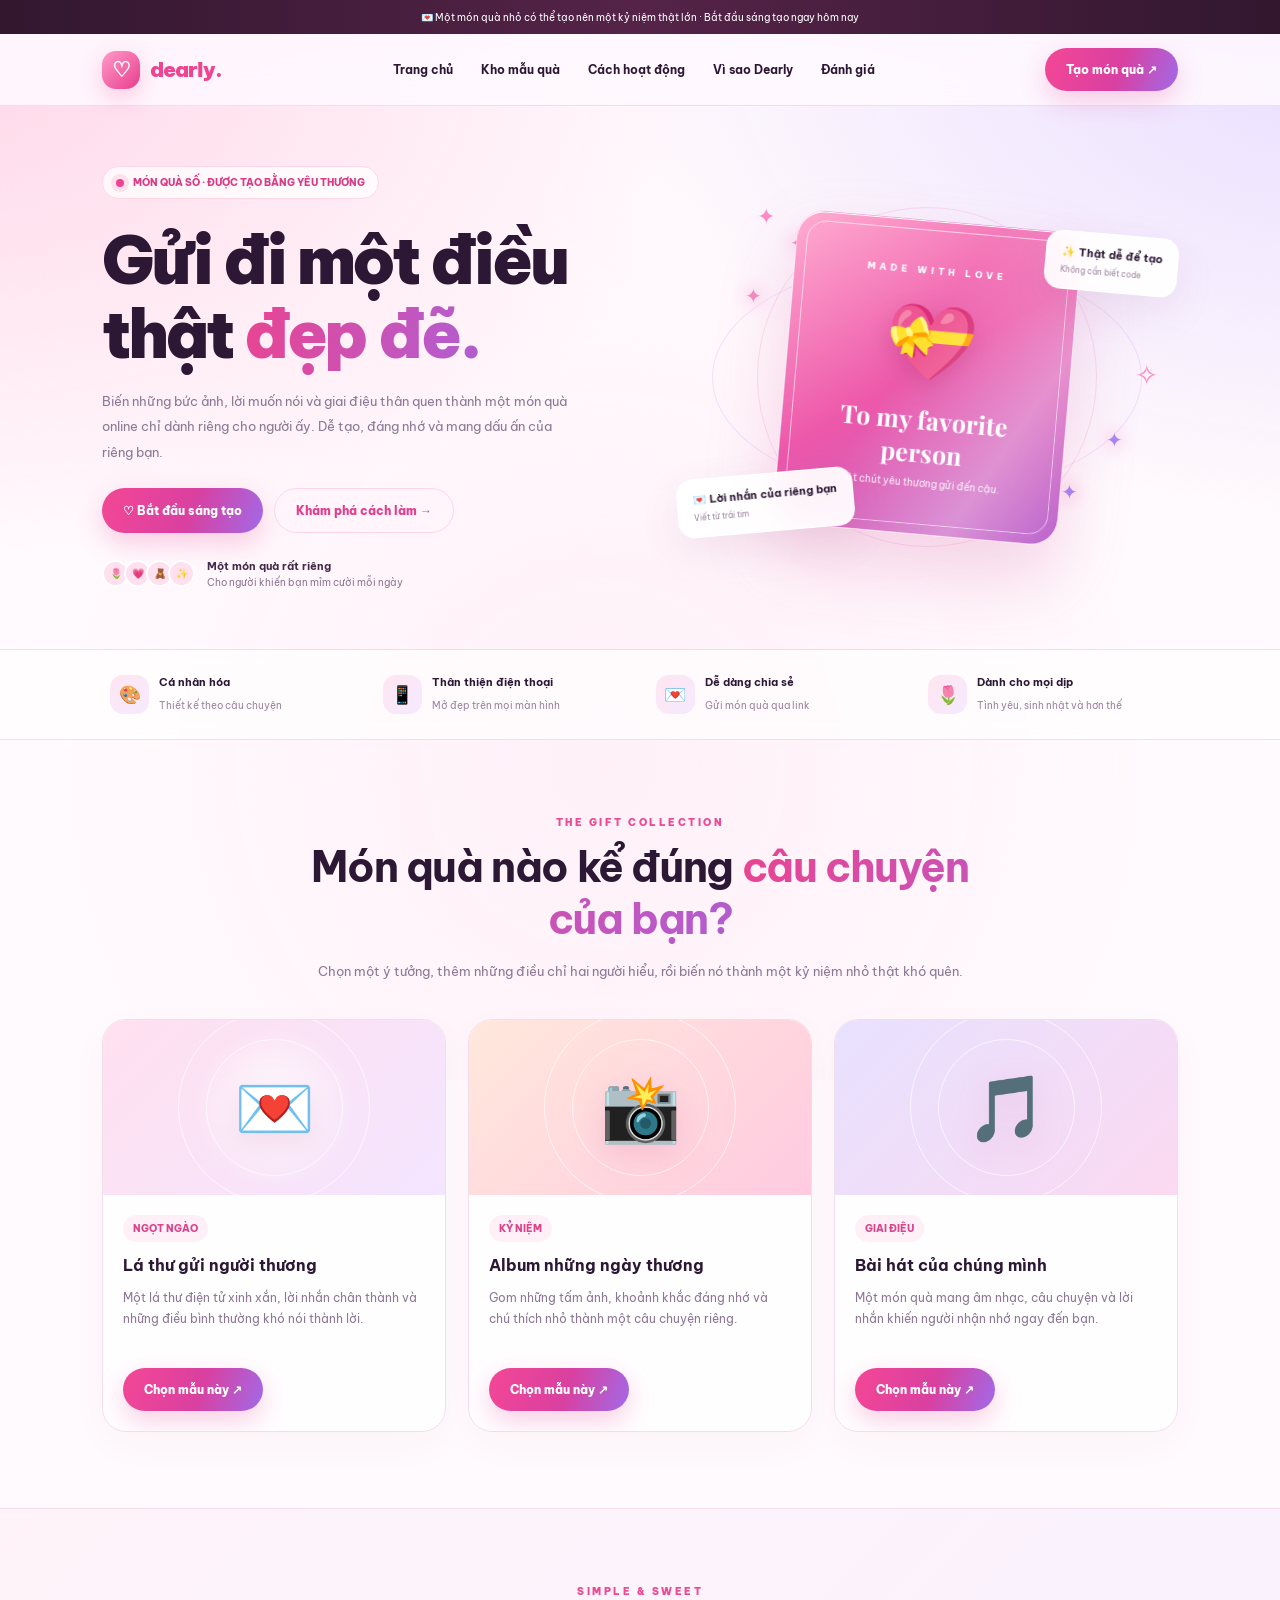
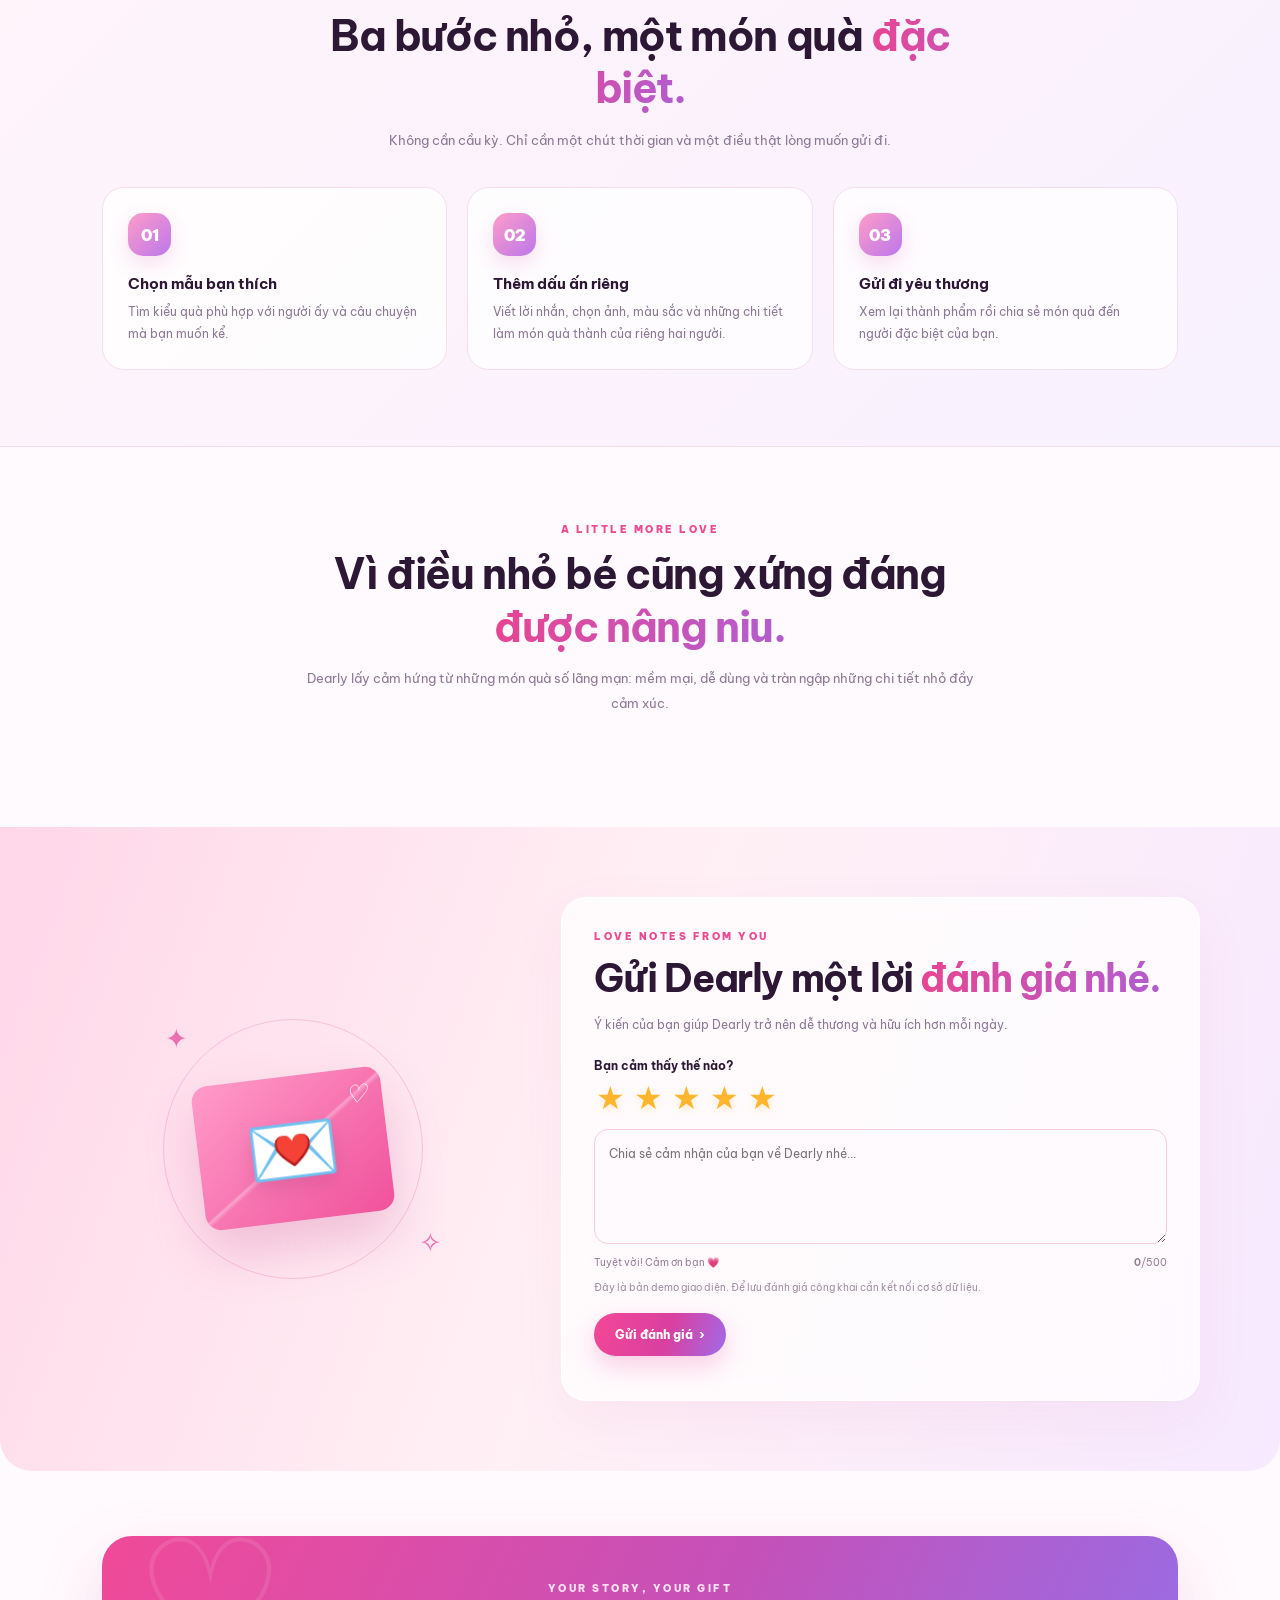
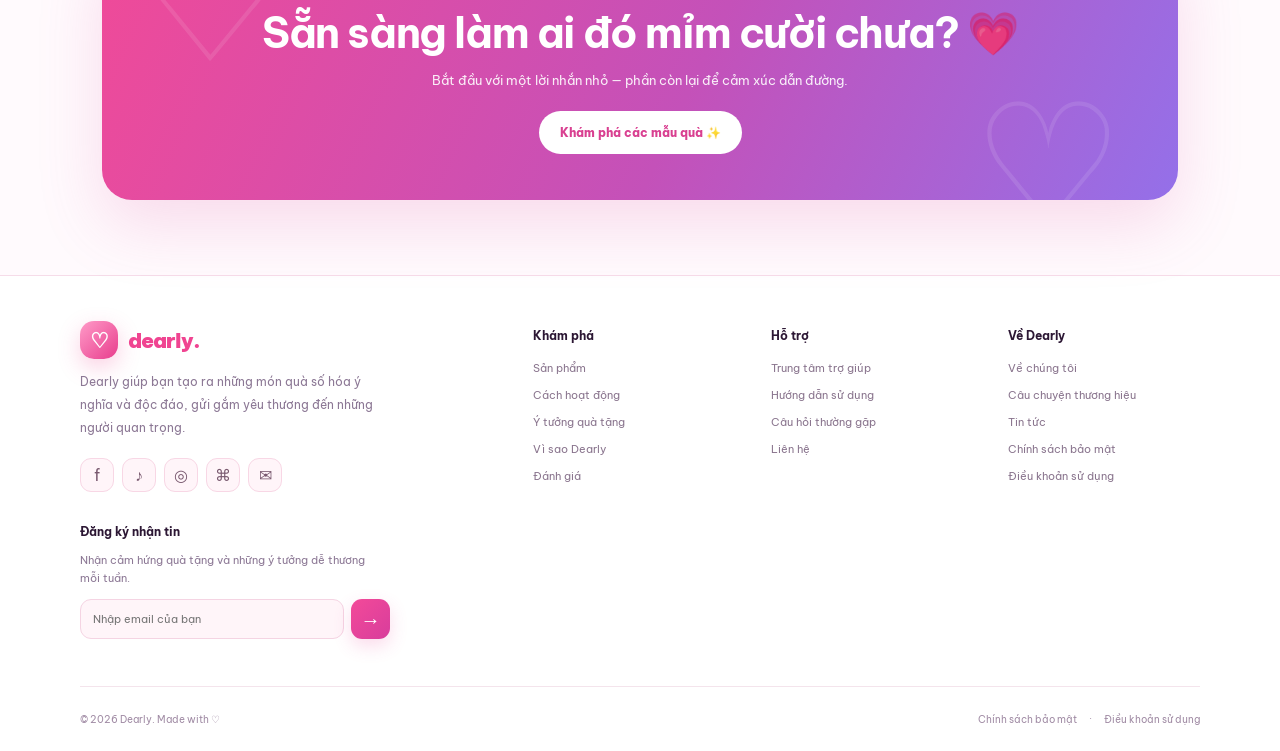
==== commit 819cfbd7: "Update index.html" ====
--- a/index.html
+++ b/index.html
@@ -1,4 +1,3 @@
-
 <!DOCTYPE html>
 <html lang="vi">
 <head>
